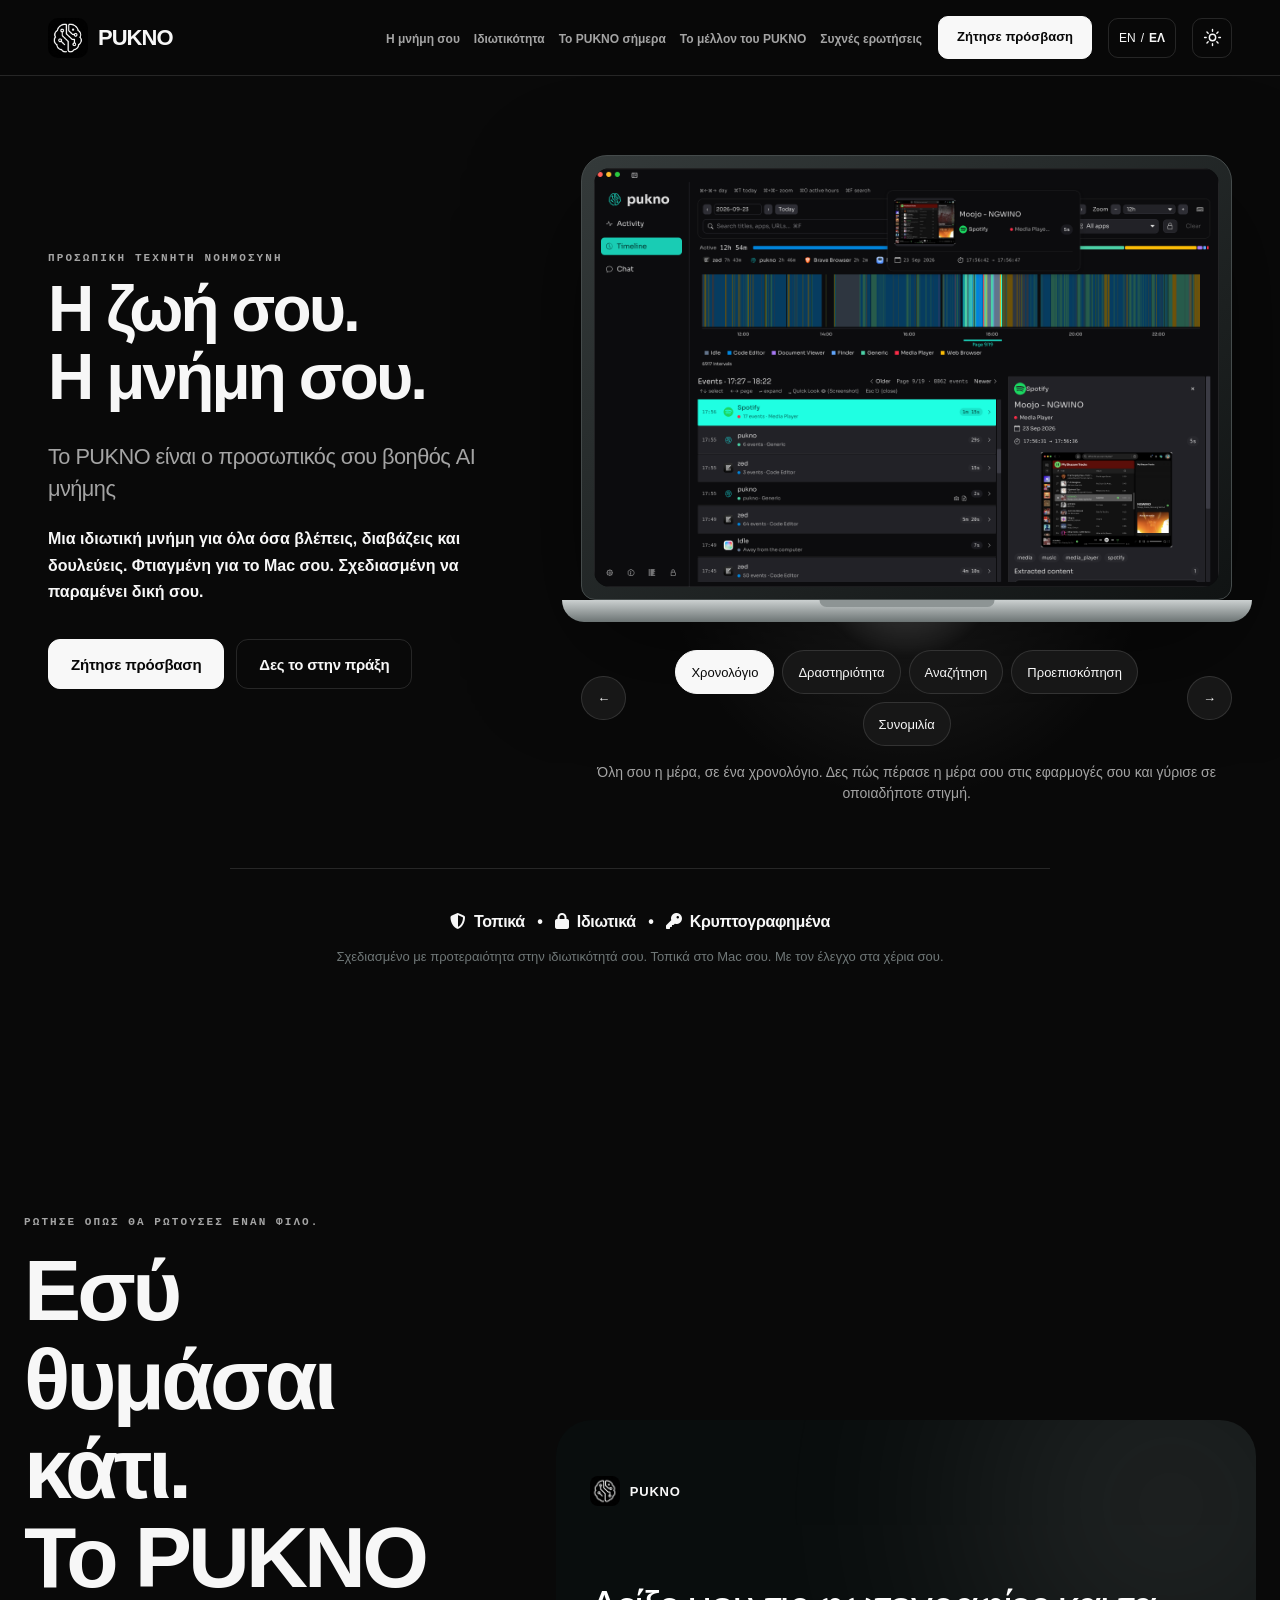
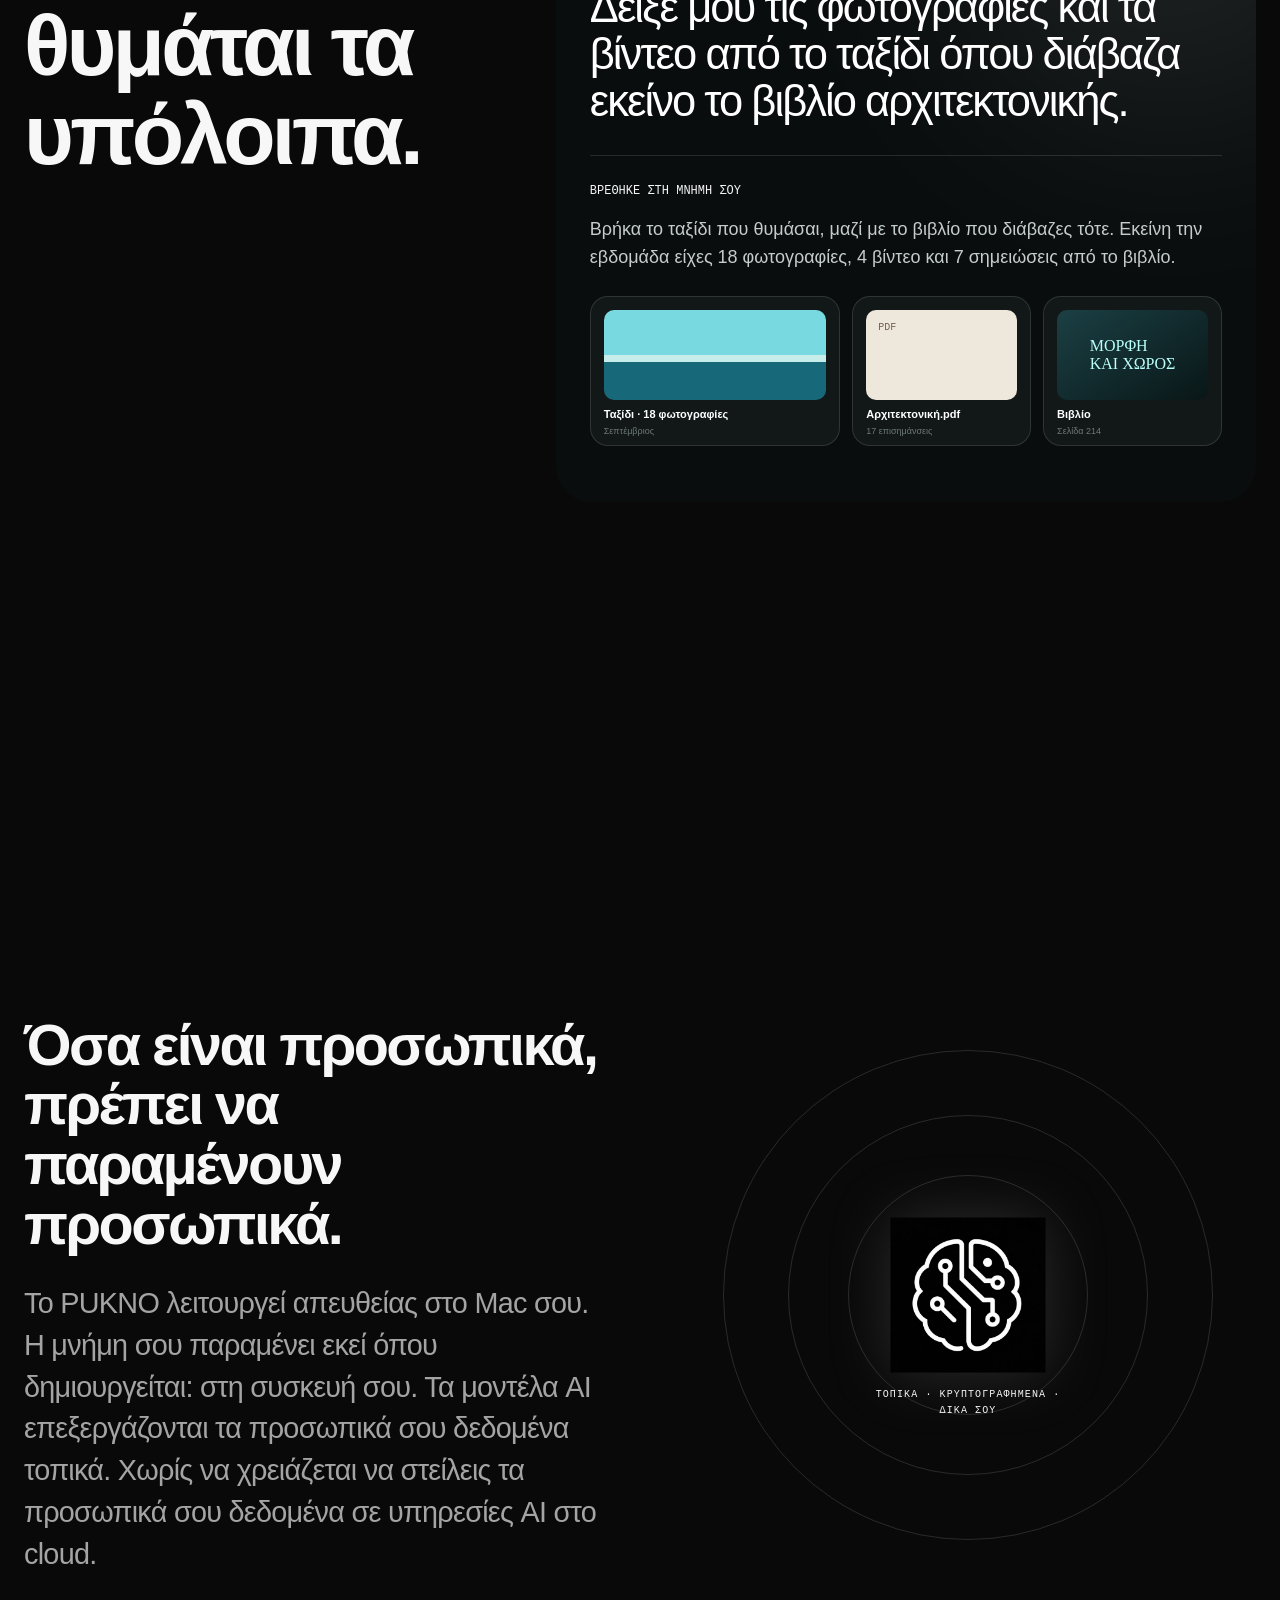
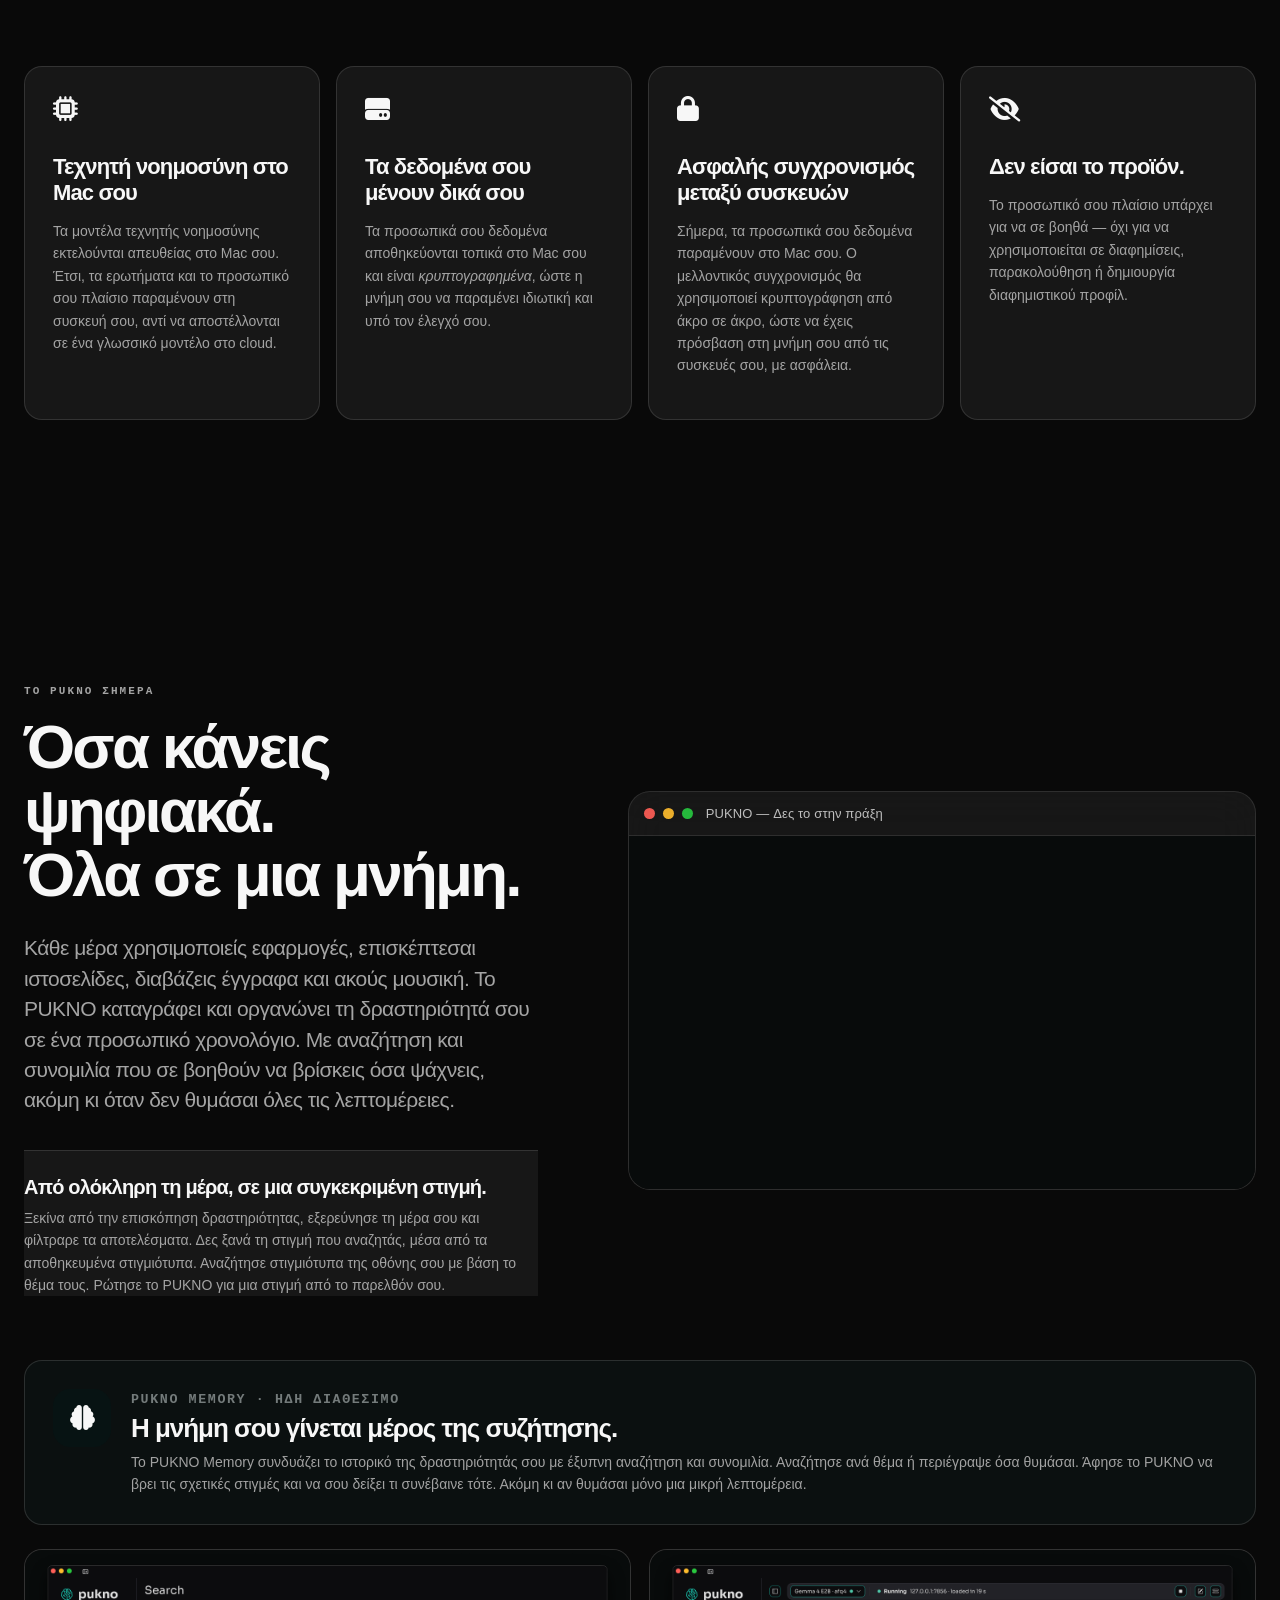
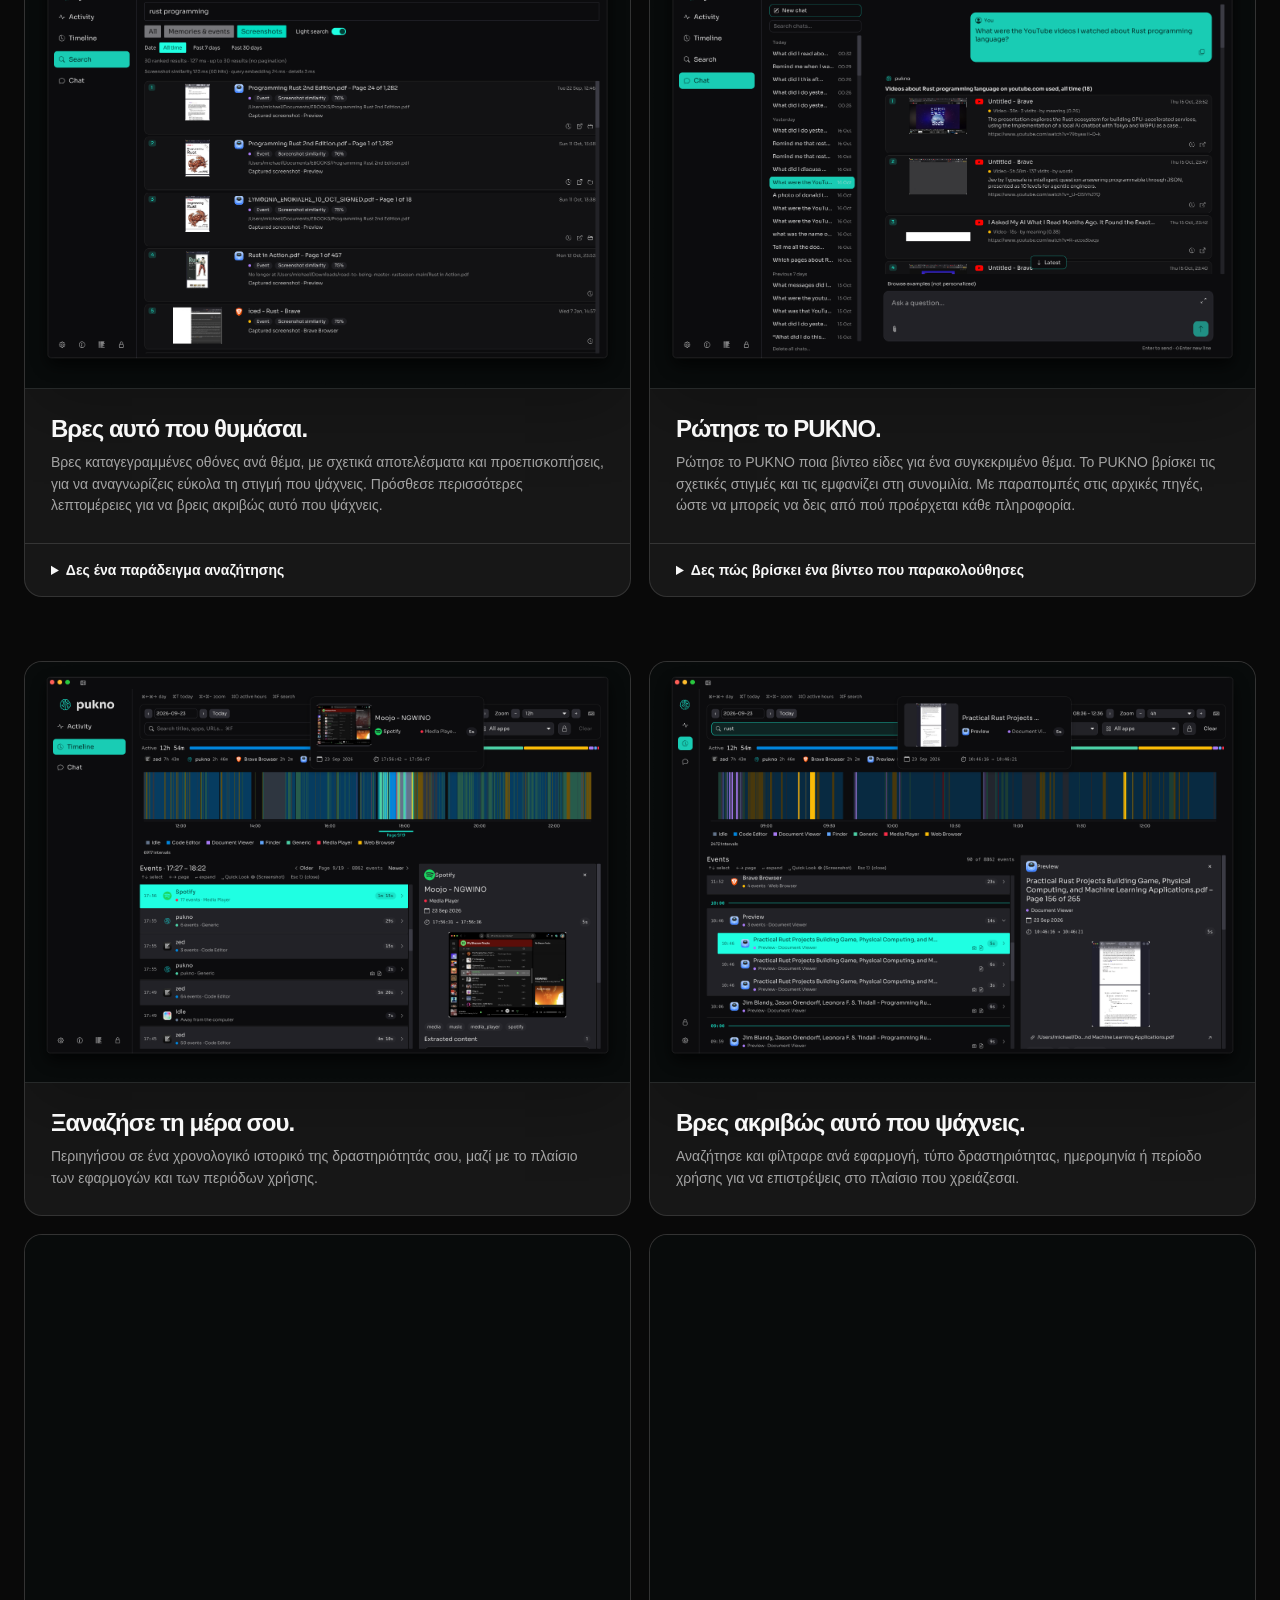
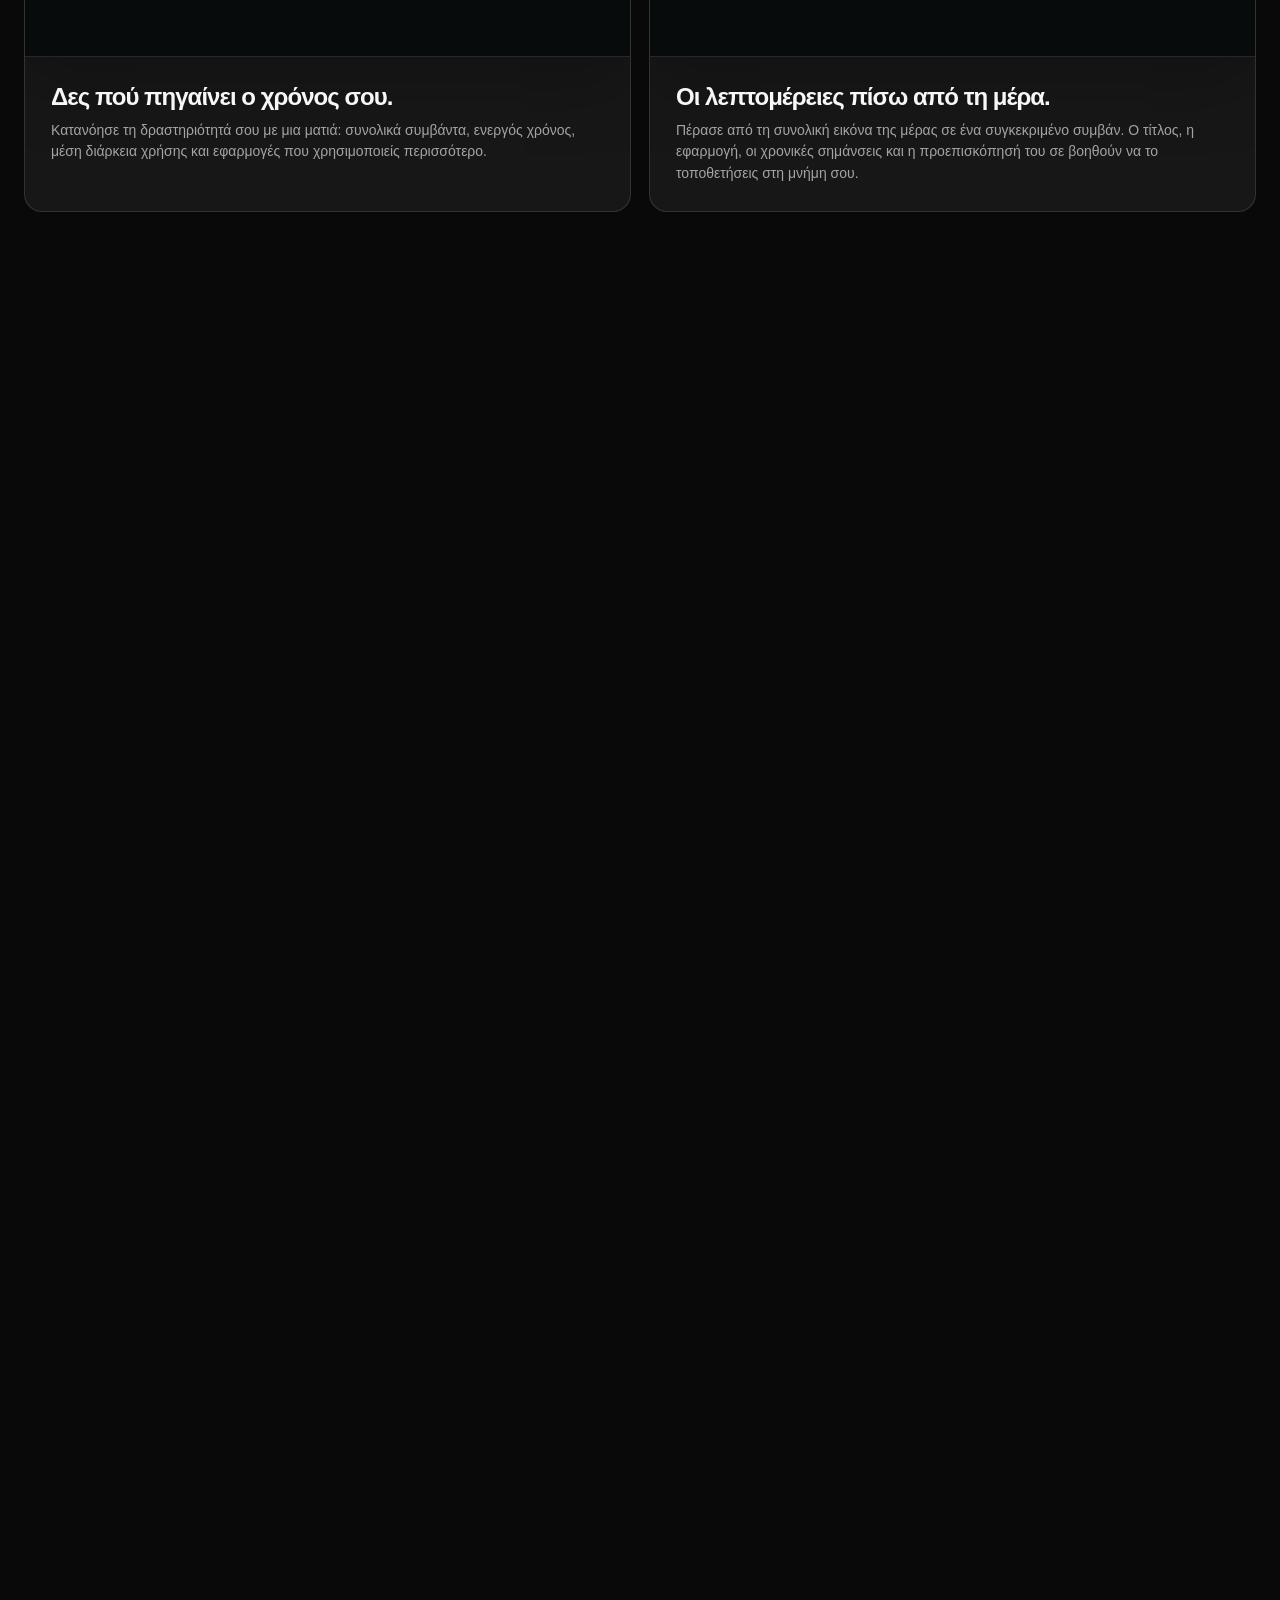
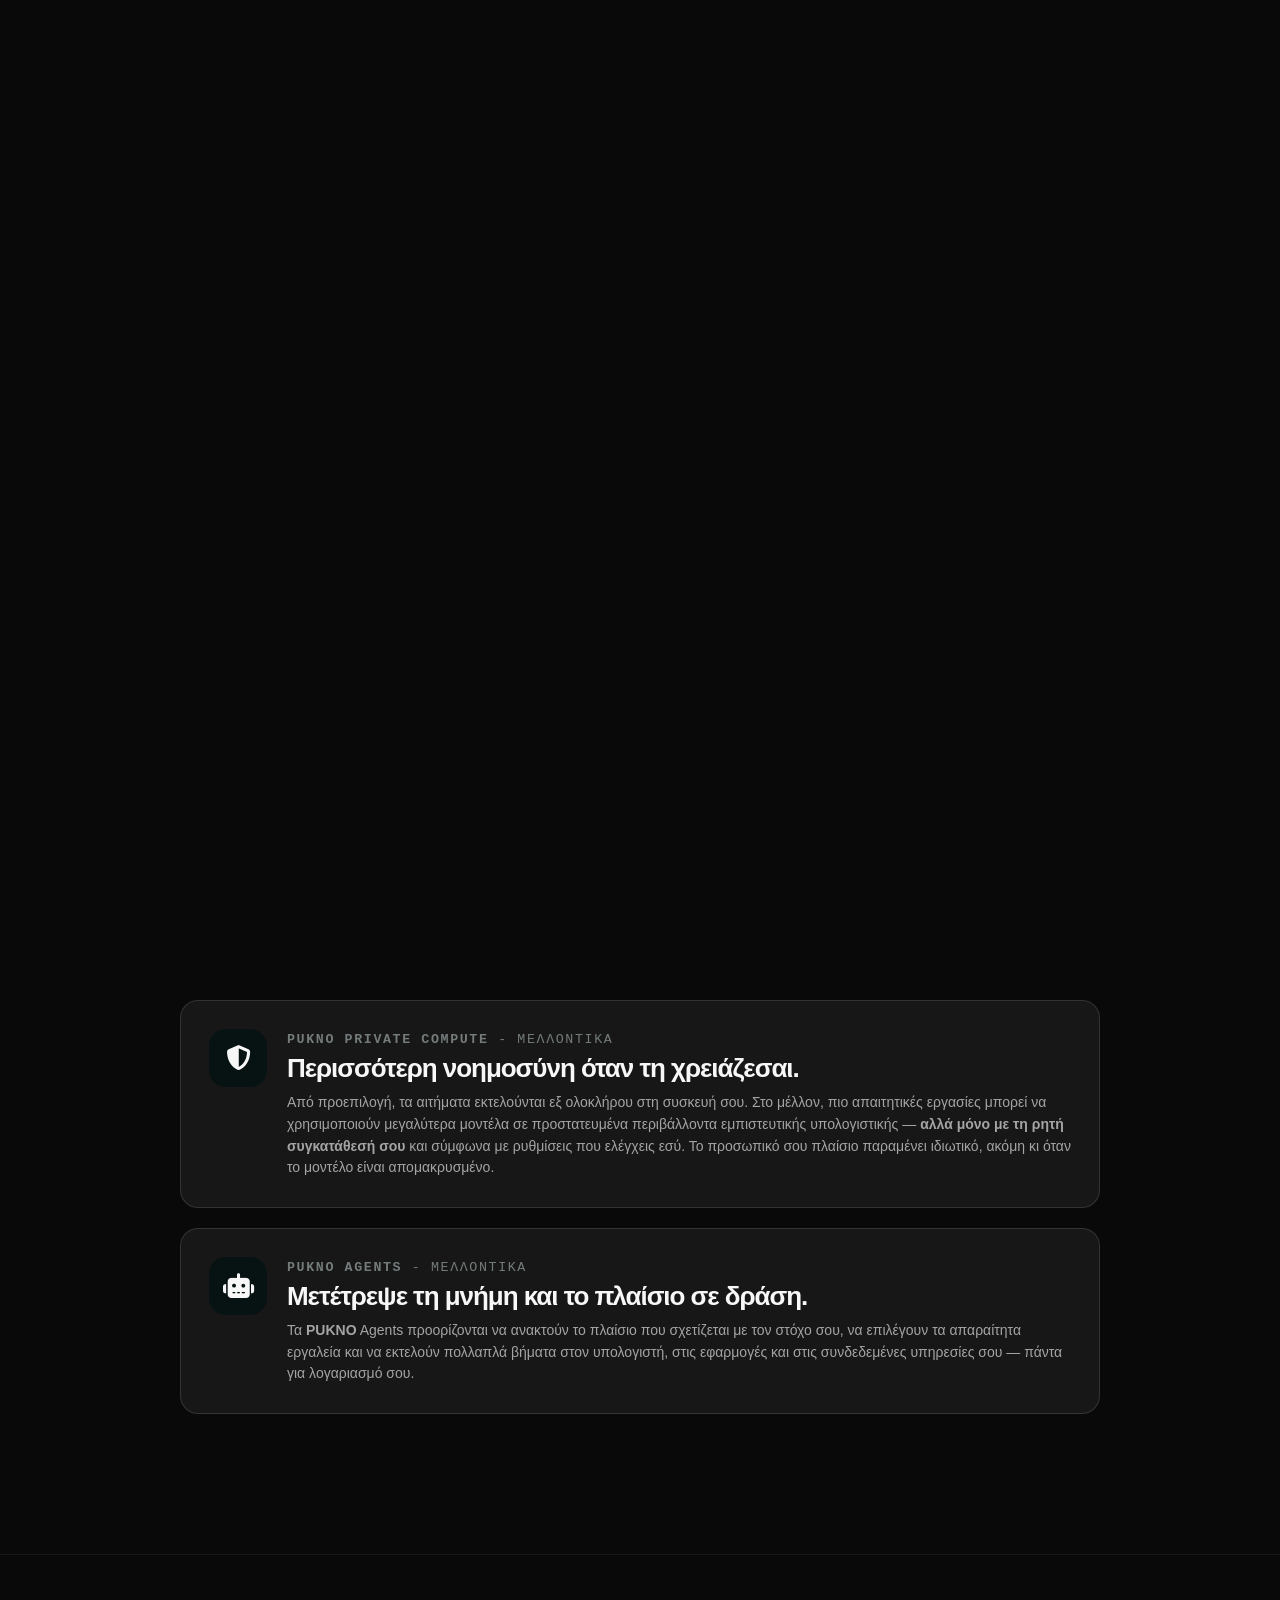
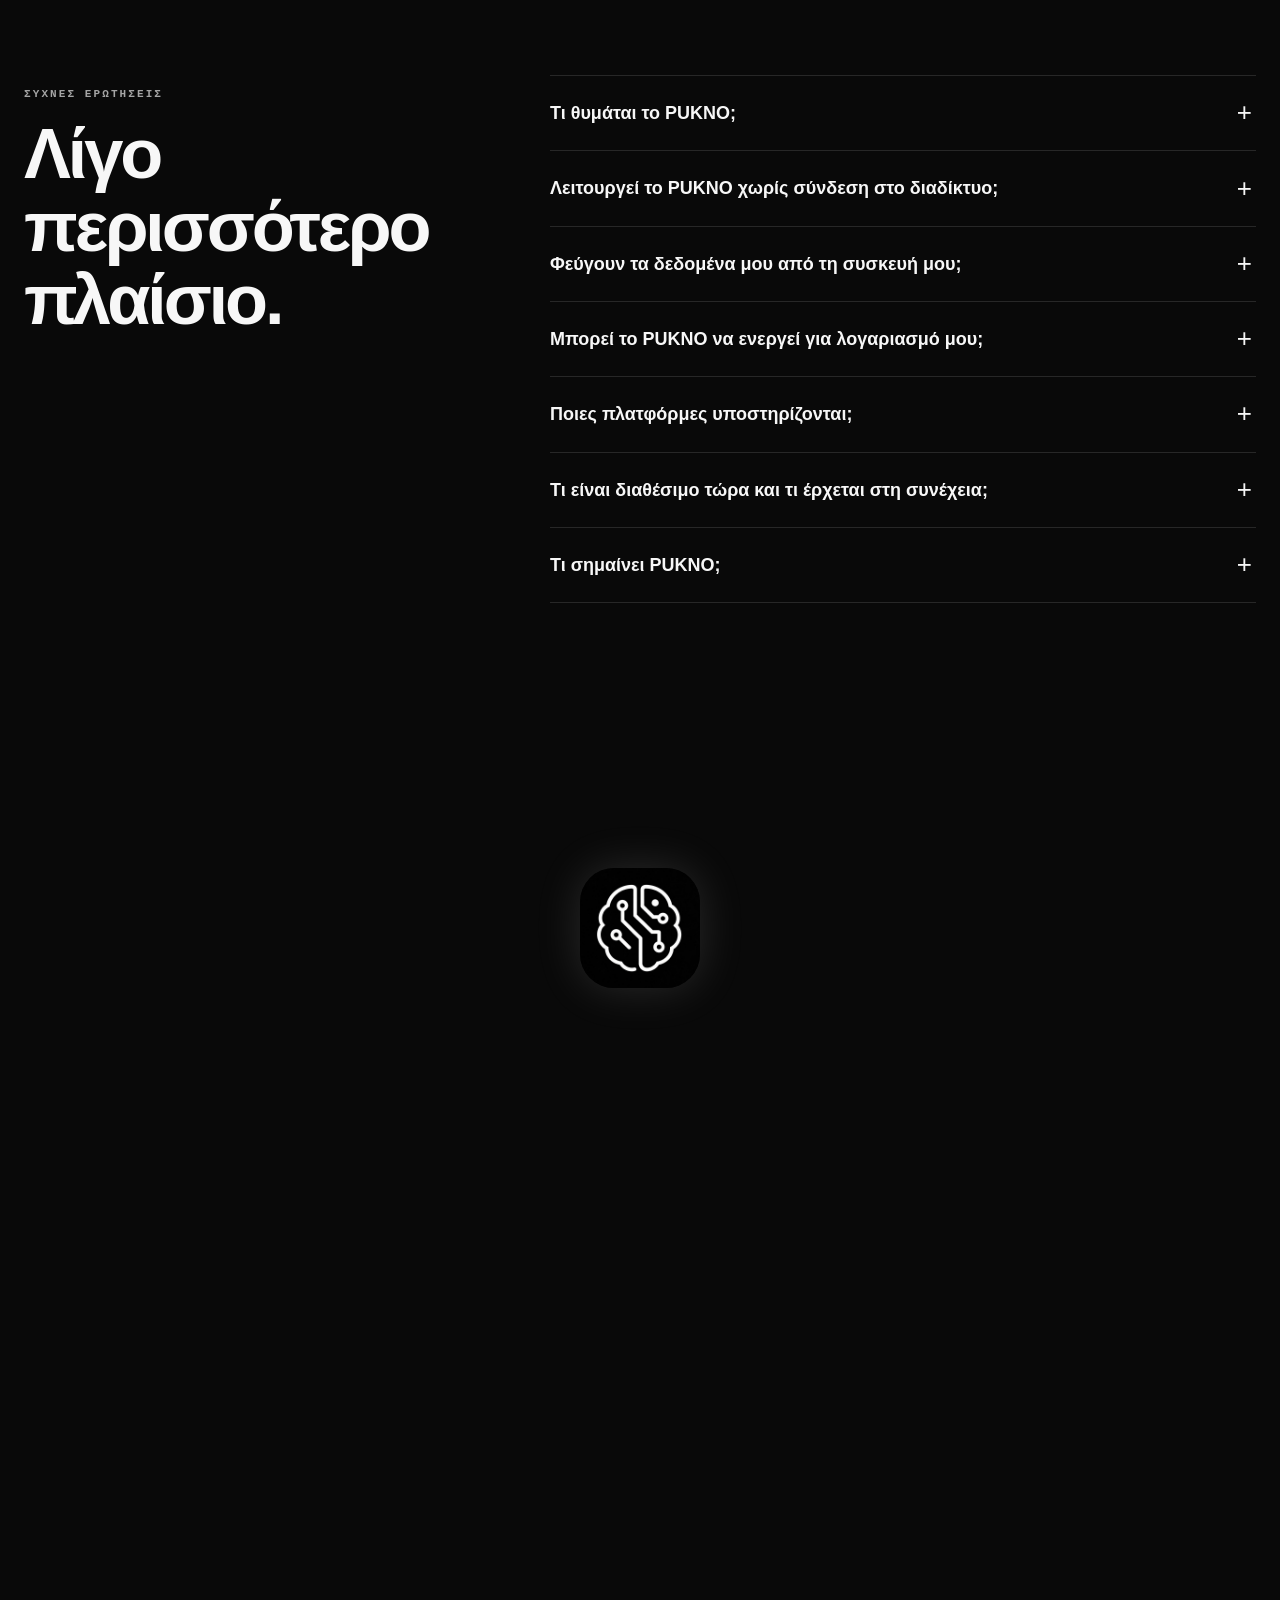
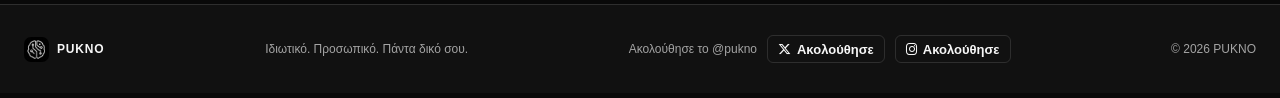
==== index-el.html @ 90fc12a9 "Update slogans" ====
<!doctype html>
<html lang="el" data-theme="dark">

<head>
    <meta charset="utf-8">
    <meta name="viewport" content="width=device-width, initial-scale=1, viewport-fit=cover">
    <meta name="theme-color" content="#000000">
    <script src="assets/theme-init.js"></script>
    <meta name="description"
        content="Το PUKNO είναι ένας ιδιωτικός, προσωπικός βοηθός AI μνήμης. Θυμάται τις γνώσεις, τις ιδέες και τις στιγμές της ζωής σου — μια φωτογραφία, ένα τραγούδι, ένα email, μια σημείωση. Αρκεί να ρωτήσεις.">
    <title>PUKNO — Η μνήμη σου, πάντα μαζί σου.</title>
    <link rel="canonical" href="https://pukno.ai/index-el.html">
    <link rel="alternate" hreflang="en" href="https://pukno.ai/">
    <link rel="alternate" hreflang="el" href="https://pukno.ai/index-el.html">
    <link rel="alternate" hreflang="x-default" href="https://pukno.ai/">
    <meta property="og:locale" content="el_GR">
    <meta property="og:type" content="website">
    <meta property="og:site_name" content="PUKNO">
    <meta property="og:url" content="https://pukno.ai/index-el.html">
    <meta property="og:title" content="PUKNO — Η μνήμη σου, πάντα μαζί σου.">
    <meta property="og:description"
        content="Το PUKNO είναι ένας ιδιωτικός, προσωπικός βοηθός μνήμης με τεχνητή νοημοσύνη. Θυμάται τις γνώσεις, τις ιδέες και τις στιγμές της ζωής σου — μια φωτογραφία, ένα τραγούδι, ένα email, μια σημείωση. Αρκεί να ρωτήσεις.">
    <meta property="og:image" content="https://pukno.ai/assets/screenshots/darkmode/pukno-day-timeline.png">
    <meta property="og:image:type" content="image/png">
    <meta property="og:image:width" content="3128">
    <meta property="og:image:height" content="2172">
    <meta property="og:image:alt"
        content="Χρονολόγιο ημέρας του PUKNO με δραστηριότητα εφαρμογών, καταγεγραμμένα συμβάντα και επιλεγμένη ανάμνηση Spotify">
    <meta name="twitter:card" content="summary_large_image">
    <meta name="twitter:title" content="PUKNO — Η μνήμη σου, πάντα μαζί σου.">
    <meta name="twitter:description"
        content="Το PUKNO είναι ένας ιδιωτικός, προσωπικός βοηθός μνήμης με τεχνητή νοημοσύνη. Θυμάται τις γνώσεις, τις ιδέες και τις στιγμές της ζωής σου — μια φωτογραφία, ένα τραγούδι, ένα email, μια σημείωση. Αρκεί να ρωτήσεις.">
    <meta name="twitter:image" content="https://pukno.ai/assets/screenshots/darkmode/pukno-day-timeline.png">
    <meta name="twitter:image:alt"
        content="Χρονολόγιο ημέρας του PUKNO με δραστηριότητα εφαρμογών, καταγεγραμμένα συμβάντα και επιλεγμένη ανάμνηση Spotify">
    <link rel="stylesheet" href="https://cdnjs.cloudflare.com/ajax/libs/font-awesome/6.5.0/css/all.min.css"
        crossorigin="anonymous" referrerpolicy="no-referrer" />
    <link rel="stylesheet" href="assets/site.css">
</head>

<body>
    <div class="noise"></div>
    <header class="nav">
        <div class="navin"><a class="brand" href="#top"><img
                    src="assets/pukno-logo-darkmode.JPG" data-dark-src="assets/pukno-logo-darkmode.JPG" data-light-src="assets/pukno-logo-lightmode.JPG"
                    alt="Λογότυπο PUKNO">PUKNO</a>
            <nav class="links" aria-label="Κύρια πλοήγηση">
                <a href="#context" data-nav-link>Η μνήμη σου</a>
                <a href="#privacy" data-nav-link>Ιδιωτικότητα</a>
                <a href="#product" data-nav-link>Το PUKNO σήμερα</a>
                <a href="#future" data-nav-link>Το μέλλον του PUKNO</a>
                <a href="#faq" data-nav-link>Συχνές ερωτήσεις</a>
            </nav>
            <a class="pill" href="#notify" aria-haspopup="dialog">Ζήτησε πρόσβαση</a>
            <a class="language-toggle" href="index.html" hreflang="en" aria-label="Αλλαγή σε αγγλικά"
                title="Αλλαγή σε αγγλικά"><span lang="en">EN</span><span aria-hidden="true">/</span><span lang="el"
                    class="is-current">ΕΛ</span></a>
            <button class="theme-toggle" type="button" aria-label="Εναλλαγή σε φωτεινό θέμα"
                title="Εναλλαγή σε φωτεινό θέμα">
                <svg class="theme-sun" viewBox="0 0 24 24" aria-hidden="true">
                    <circle cx="12" cy="12" r="4" />
                    <path d="M12 2v2m0 16v2M2 12h2m16 0h2M5 5l1.5 1.5m11 11L19 19M5 19l1.5-1.5m11-11L19 5" />
                </svg>
                <svg class="theme-moon" viewBox="0 0 24 24" aria-hidden="true">
                    <path d="M20.5 13.2A8.7 8.7 0 0 1 10.8 3.5 8.8 8.8 0 1 0 20.5 13.2Z" />
                </svg>
            </button>
            <button class="nav-toggle" type="button" aria-label="Άνοιγμα πλοήγησης" aria-expanded="false"
                aria-controls="mobile-navigation">
                <span></span><span></span><span></span>
            </button>
        </div>
        <nav class="mobile-menu" id="mobile-navigation" aria-label="Πλοήγηση για κινητά" hidden>
            <a href="#context" data-nav-link>Η μνήμη σου</a>
            <a href="#privacy" data-nav-link>Ιδιωτικότητα</a>
            <a href="#product" data-nav-link>Το PUKNO σήμερα</a>
            <a href="#future" data-nav-link>Το μέλλον του PUKNO</a>
            <a href="#faq" data-nav-link>Συχνές ερωτήσεις</a>
        </nav>
    </header>
    <main id="top">
        <section class="section dark hero hero--split">
            <div class="container hero-layout">
                <div class="hero-copy">


                    <div class="eyebrow cyan reveal">
                        Προσωπική τεχνητή νοημοσύνη
                    </div>


                    <h1 class="reveal">Η ζωή σου.<br><span class="gradient">Η μνήμη σου.</span></h1>

                    <p class="lead reveal">Το PUKNO είναι ο προσωπικός σου βοηθός AI μνήμης<br>

                    </p>
                    <p>
                        <strong>Μια ιδιωτική μνήμη για όλα όσα βλέπεις, διαβάζεις και δουλεύεις. Φτιαγμένη για το Mac σου. Σχεδιασμένη να παραμένει δική σου.</strong>
                    </p>





                    <div class="hero-actions reveal"><a class="btn primary" href="#notify" aria-haspopup="dialog">Ζήτησε
                            πρόσβαση</a><a class="btn secondary" href="#product">Δες το στην πράξη</a></div>


                </div>
                <div class="mac-stage reveal" id="hero-slider" role="region" aria-roledescription="carousel"
                    aria-label="Προεπισκοπήσεις του PUKNO">
                    <div class="glow"></div>
                    <div class="mac">
                        <div class="screen-shell">
                            <div class="screen-viewport" id="hero-slides">
                                <figure class="hero-slide hero-slide--fill" id="hero-slide-timeline" role="group"
                                    aria-roledescription="slide" aria-label="1 από 5: Χρονολόγιο"
                                    data-caption="Όλη σου η μέρα, σε ένα χρονολόγιο. Δες πώς πέρασε η μέρα σου στις εφαρμογές σου και γύρισε σε οποιαδήποτε στιγμή.">
                                    <img src="assets/screenshots/darkmode/pukno-day-timeline.png"
                                        alt="Χρονολόγιο ημέρας του PUKNO με ιστόγραμμα δραστηριότητας, λίστα συμβάντων και επιλεγμένο συμβάν Spotify"
                                        decoding="async" fetchpriority="high">
                                </figure>
                                <figure class="hero-slide hero-slide--fill" id="hero-slide-activity" role="group"
                                    aria-roledescription="slide" aria-label="2 από 5: Δραστηριότητα"
                                    data-caption="Η δραστηριότητά σου με μια ματιά. Δες πόσο χρόνο αφιερώνεις, πόσες δραστηριότητες καταγράφηκαν και ποιες εφαρμογές χρησιμοποιείς περισσότερο."
                                    hidden>
                                    <img src="assets/screenshots/darkmode/pukno-activity-border.png"
                                        alt="Επισκόπηση δραστηριότητας του PUKNO με συνολικά συμβάντα, ενεργό χρόνο και συχνά χρησιμοποιούμενες εφαρμογές"
                                        decoding="async" loading="lazy">
                                </figure>

                                <figure class="hero-slide hero-slide--fill" id="hero-slide-search" role="group"
                                    aria-roledescription="slide" aria-label="3 από 5: Αναζήτηση"
                                    data-caption="Βρες ακριβώς αυτό που ψάχνεις. Αναζήτησε στο ιστορικό σου και περιόρισε τα αποτελέσματα με φίλτρα."
                                    hidden>
                                    <img src="assets/screenshots/darkmode/pukno-timeline-search.png"
                                        alt="Αποτελέσματα αναζήτησης για Rust στο χρονολόγιο του PUKNO με φίλτρα δραστηριότητας και ημερομηνίας"
                                        decoding="async" loading="lazy">
                                </figure>
                                <figure class="hero-slide hero-slide--fill" id="hero-slide-quick-look" role="group"
                                    aria-roledescription="slide" aria-label="4 από 5: Προεπισκόπηση"
                                    data-caption="Ξαναδές όσα είδες. Δες ξανά οποιοδήποτε αποθηκευμένο στιγμιότυπο της οθόνης σου."
                                    hidden>
                                    <img src="assets/screenshots/darkmode/pukno-quick-look-view.png"
                                        alt="Προεπισκόπηση του PUKNO με καταγεγραμμένο στιγμιότυπο του Spotify"
                                        decoding="async" loading="lazy">
                                </figure>
                                <figure class="hero-slide hero-slide--fill" id="hero-slide-chat" role="group"
                                    aria-roledescription="slide" aria-label="5 από 5: Συνομιλία"
                                    data-caption="Η τεχνητή νοημοσύνη, στο Mac σου. Επίλεξε το μοντέλο AI που προτιμάς και διατήρησε τις συνομιλίες σου δίπλα στο ιστορικό της δραστηριότητάς σου."
                                    hidden>
                                    <img src="assets/screenshots/darkmode/pukno-chat-interface.png"
                                        alt="Χώρος συνομιλίας του PUKNO με επιλογή τοπικού μοντέλου, λίστα συζητήσεων και απάντηση"
                                        decoding="async" loading="lazy">
                                </figure>


                            </div>
                        </div>
                        <div class="base"></div>
                    </div>
                    <div class="hero-slider-controls">
                        <button type="button" data-slide-prev aria-label="Προηγούμενη προεπισκόπηση"
                            aria-controls="hero-slides">←</button>
                        <div class="hero-slide-options" role="group" aria-label="Επιλογή προεπισκόπησης">
                            <button type="button" data-slide="0" aria-controls="hero-slide-timeline"
                                aria-pressed="true">Χρονολόγιο</button>
                            <button type="button" data-slide="1" aria-controls="hero-slide-activity"
                                aria-pressed="false">Δραστηριότητα</button>

                            <button type="button" data-slide="2" aria-controls="hero-slide-search"
                                aria-pressed="false">Αναζήτηση</button>
                            <button type="button" data-slide="3" aria-controls="hero-slide-quick-look"
                                aria-pressed="false">Προεπισκόπηση</button>
                            <button type="button" data-slide="4" aria-controls="hero-slide-chat"
                                aria-pressed="false">Συνομιλία</button>

                        </div>
                        <button type="button" data-slide-next aria-label="Επόμενη προεπισκόπηση"
                            aria-controls="hero-slides">→</button>
                    </div>
                    <p class="hero-slide-caption" id="hero-slide-caption" aria-live="polite" aria-atomic="true">Όλη σου
                        η μέρα, σε ένα χρονολόγιο. Δες πώς πέρασε η μέρα σου στις εφαρμογές σου και γύρισε σε
                        οποιαδήποτε στιγμή.</p>
                </div>
            </div>
            <div class="container">
                <div class="hero-details">
                    <div class="hero-sub-wrap reveal">

                        <p class="hero-sub" style="font-size:16px;">
                            <span><i class="fa-solid fa-shield-halved"></i>&nbsp;&nbsp;Τοπικά </span>&nbsp; • &nbsp;
                            <span><i class="fa-solid fa-lock"></i>&nbsp;&nbsp;Ιδιωτικά </span>&nbsp; • &nbsp;
                            <span><i class="fa-solid fa-key"></i>&nbsp;&nbsp;Κρυπτογραφημένα </span>
                            <!-- <span><i class="fa-solid fa-shield-halved"></i>&nbsp;&nbsp;Local </span>&nbsp; • &nbsp;
                            <span><i class="fa-solid fa-lock"></i>&nbsp;&nbsp;Private </span>&nbsp; • &nbsp;
                            <span><i class="fa-solid fa-key"></i>&nbsp;&nbsp;Encrypted </span> -->
                        </p>
                    </div>
                    <p class="small-note reveal">Σχεδιασμένο με προτεραιότητα στην ιδιωτικότητά σου. Τοπικά στο Mac σου.
                        Με τον έλεγχο στα χέρια σου.</p>
                </div>
            </div>
        </section>















        <section class="section light ask" id="context">
            <div class="container">
                <div class="ask-wrap">
                    <div>
                        <div class="eyebrow reveal">Ρώτησε όπως θα ρωτούσες έναν φίλο.</div>
                        <h2 class="display reveal">Εσύ θυμάσαι κάτι.<br>Το PUKNO θυμάται τα υπόλοιπα.</h2>
                        <p class="lead reveal">Αναζήτησε όπως ακριβώς θυμάσαι. Με μια λέξη, μια εικόνα, ένα θέμα ή μια
                            λεπτομέρεια που σου έχει μείνει στο μυαλό.</p>
                        <div class="ask-list reveal">
                            <div>«Ποια ήταν εκείνη η έρευνα που διάβαζα για AI που τρέχει τοπικά σε GPU;»</div>
                            <div>«Πώς λεγόταν εκείνο το βιβλίο για συστήματα που βελτιώνονται μέσα από την
                                ανατροφοδότηση;»</div>
                            <div>«Δείξε μου τα βίντεο που τράβηξα στο ταξίδι όπου διάβαζα εκείνο το βιβλίο
                                αρχιτεκτονικής.»</div>
                            <div>«Τι είχα διαβάσει πέρσι για το tokenization ακινήτων;»</div>
                        </div>
                    </div>
                    <div class="phone-card reveal">
                        <div class="assistant-mark"><img
                                src="assets/pukno-logo-darkmode.JPG" data-dark-src="assets/pukno-logo-darkmode.JPG" data-light-src="assets/pukno-logo-lightmode.JPG"
                                alt="">PUKNO</div>
                        <div class="bigq">Δείξε μου τις φωτογραφίες και τα βίντεο από το ταξίδι όπου διάβαζα εκείνο το
                            βιβλίο αρχιτεκτονικής.</div>
                        <div class="response">
                            <div class="response-label">ΒΡΕΘΗΚΕ ΣΤΗ ΜΝΗΜΗ ΣΟΥ</div>
                            <p>Βρήκα το ταξίδι που θυμάσαι, μαζί με το βιβλίο που διάβαζες τότε. Εκείνη την εβδομάδα
                                είχες 18 φωτογραφίες, 4 βίντεο και 7 σημειώσεις από το βιβλίο.</p>
                            <div class="result-strip">
                                <div class="result">
                                    <div class="rvis"></div><b>Ταξίδι · 18 φωτογραφίες</b><small>Σεπτέμβριος</small>
                                </div>
                                <div class="result">
                                    <div class="rvis"></div><b>Αρχιτεκτονική.pdf</b><small>17 επισημάνσεις</small>
                                </div>
                                <div class="result">
                                    <div class="rvis">ΜΟΡΦΗ<br>ΚΑΙ ΧΩΡΟΣ</div><b>Βιβλίο</b><small>Σελίδα 214</small>
                                </div>
                            </div>
                        </div>
                    </div>
                </div>
            </div>
        </section>





        <section class="section dark privacy" id="privacy">
            <div class="container">
                <div class="privacy-grid">
                    <div>
                        <div class="eyebrow cyan reveal">Η ιδιωτικότητα στον πυρήνα του.</div>
                        <h2 class="display reveal">Όσα είναι προσωπικά,<br>πρέπει να παραμένουν προσωπικά.</h2>
                        <p class="lead reveal">Το PUKNO λειτουργεί απευθείας στο Mac σου. Η μνήμη σου παραμένει εκεί
                            όπου δημιουργείται: στη συσκευή σου. Τα μοντέλα AI επεξεργάζονται τα προσωπικά σου δεδομένα
                            τοπικά. Χωρίς να χρειάζεται να στείλεις τα προσωπικά σου δεδομένα σε υπηρεσίες AI στο cloud.
                        </p>
                    </div>
                    <div class="privacy-visual reveal">
                        <div class="ring r1"></div>
                        <div class="ring r2"></div>
                        <div class="ring r3"></div>
                        <div class="core"><img src="assets/pukno-logo-darkmode.JPG" data-dark-src="assets/pukno-logo-darkmode.JPG" data-light-src="assets/pukno-logo-lightmode.JPG" alt=""><span>ΤΟΠΙΚΑ · ΚΡΥΠΤΟΓΡΑΦΗΜΕΝΑ · ΔΙΚΑ
                                ΣΟΥ</span>
                        </div>
                    </div>
                </div>
                <div class="privacy3">
                    <article class="pcard reveal">
                        <div class="icon"><i class="fa-solid fa-microchip"></i></div>
                        <h3>Τεχνητή νοημοσύνη στο Mac σου</h3>
                        <p>Τα μοντέλα τεχνητής νοημοσύνης εκτελούνται απευθείας στο Mac σου. Έτσι, τα ερωτήματα και το
                            προσωπικό σου πλαίσιο παραμένουν στη συσκευή σου, αντί να αποστέλλονται σε ένα γλωσσικό
                            μοντέλο στο cloud.</p>
                    </article>
                    <article class="pcard reveal">
                        <div class="icon"><i class="fa-solid fa-hard-drive"></i></div>
                        <h3>Τα δεδομένα σου μένουν δικά σου</h3>
                        <p>Τα προσωπικά σου δεδομένα αποθηκεύονται τοπικά στο Mac σου και είναι <i>κρυπτογραφημένα</i>,
                            ώστε η μνήμη σου να παραμένει ιδιωτική και υπό τον έλεγχό σου.</p>
                    </article>
                    <article class="pcard reveal">
                        <div class="icon"><i class="fa-solid fa-lock"></i></div>
                        <h3>Ασφαλής συγχρονισμός μεταξύ συσκευών</h3>
                        <p>Σήμερα, τα προσωπικά σου δεδομένα παραμένουν στο Mac σου. Ο μελλοντικός συγχρονισμός θα
                            χρησιμοποιεί κρυπτογράφηση από άκρο σε άκρο, ώστε να έχεις πρόσβαση στη μνήμη σου από τις
                            συσκευές σου, με ασφάλεια.</p>
                    </article>
                    <article class="pcard reveal">
                        <div class="icon"><i class="fa-solid fa-eye-slash"></i></div>
                        <h3>Δεν είσαι το προϊόν.</h3>
                        <p>Το προσωπικό σου πλαίσιο υπάρχει για να σε βοηθά — όχι για να χρησιμοποιείται σε διαφημίσεις,
                            παρακολούθηση ή δημιουργία διαφημιστικού προφίλ.</p>
                    </article>
                </div>
            </div>
        </section>

        <section class="section dark today" id="product">
            <div class="container">
                <div class="today-hero">
                    <div class="today-copy">
                        <div class="eyebrow cyan reveal">Το PUKNO σήμερα</div>
                        <h2 class="display reveal">Όσα κάνεις ψηφιακά.<br><span class="gradient">Όλα σε μια
                                μνήμη.</span></h2>
                        <p class="lead reveal">Κάθε μέρα χρησιμοποιείς εφαρμογές, επισκέπτεσαι ιστοσελίδες, διαβάζεις
                            έγγραφα και ακούς μουσική. Το PUKNO καταγράφει και οργανώνει τη δραστηριότητά σου σε ένα
                            προσωπικό χρονολόγιο. Με αναζήτηση και συνομιλία που σε βοηθούν να βρίσκεις όσα ψάχνεις,
                            ακόμη κι όταν δεν θυμάσαι όλες τις λεπτομέρειες.</p>
                        <div class="today-highlight reveal">
                            <h3>Από ολόκληρη τη μέρα, σε μια συγκεκριμένη στιγμή.</h3>
                            <p>Ξεκίνα από την επισκόπηση δραστηριότητας, εξερεύνησε τη μέρα σου και φίλτραρε τα
                                αποτελέσματα. Δες ξανά τη στιγμή που αναζητάς, μέσα από τα αποθηκευμένα στιγμιότυπα.
                                Αναζήτησε στιγμιότυπα της οθόνης σου με βάση το θέμα τους. Ρώτησε το PUKNO για μια
                                στιγμή από το παρελθόν σου.</p>
                        </div>
                    </div>

                    <div class="today-media reveal">
                        <div class="today-window">
                            <div class="today-window-bar" aria-hidden="true">
                                <span class="today-window-dot red"></span>
                                <span class="today-window-dot yellow"></span>
                                <span class="today-window-dot green"></span>
                                <span class="today-window-title">PUKNO — Δες το στην πράξη</span>
                            </div>
                            <iframe class="today-video" src="https://www.youtube-nocookie.com/embed/avDB-6EevxY"
                                title="Παρουσίαση των λειτουργιών του PUKNO" loading="lazy"
                                referrerpolicy="strict-origin-when-cross-origin"
                                allow="accelerometer; encrypted-media; gyroscope; picture-in-picture; fullscreen"
                                allowfullscreen></iframe>
                        </div>
                    </div>
                </div>

                <div class="product-memory" aria-labelledby="product-memory-title">
                    <div class="compute reveal">
                        <div class="future-icon" aria-hidden="true"><i class="fa-solid fa-brain"></i></div>
                        <div>
                            <small><b>PUKNO Memory · Ήδη διαθέσιμο</b></small>
                            <h3 id="product-memory-title">Η μνήμη σου γίνεται μέρος της συζήτησης.</h3>
                            <p>Το PUKNO Memory συνδυάζει το ιστορικό της δραστηριότητάς σου με έξυπνη αναζήτηση και
                                συνομιλία. Αναζήτησε ανά θέμα ή περιέγραψε όσα θυμάσαι. Άφησε το PUKNO να βρει τις
                                σχετικές στιγμές και να σου δείξει τι συνέβαινε τότε. Ακόμη κι αν θυμάσαι μόνο μια μικρή
                                λεπτομέρεια.</p>
                        </div>
                    </div>
                    <div class="shots memory-shots">
                        <article class="shot reveal">
                            <div class="shot-media"><img src="assets/screenshots/darkmode/pukno-search.png"
                                    data-dark-src="assets/screenshots/darkmode/pukno-search.png"
                                    data-light-src="assets/screenshots/lightmode/pukno-search-trump-1.png"
                                    alt="Αναζήτηση του PUKNO με καταγεγραμμένα στιγμιότυπα ταξινομημένα βάσει ομοιότητας με ένα θέμα"
                                    loading="lazy" decoding="async"></div>
                            <div class="shot-copy">
                                <h3>Βρες αυτό που θυμάσαι.</h3>
                                <p>Βρες καταγεγραμμένες οθόνες ανά θέμα, με σχετικά αποτελέσματα και προεπισκοπήσεις,
                                    για να αναγνωρίζεις εύκολα τη στιγμή που ψάχνεις. Πρόσθεσε περισσότερες λεπτομέρειες
                                    για να βρεις ακριβώς αυτό που ψάχνεις.</p>
                            </div>
                            <details class="memory-extra">
                                <summary>Δες ένα παράδειγμα αναζήτησης</summary>

                                <div class="shot-media"><img src="assets/screenshots/lightmode/pukno-search-trump-2.png"
                                        data-dark-src="assets/screenshots/lightmode/pukno-search-trump-2.png"
                                        data-light-src="assets/screenshots/lightmode/pukno-search-trump-2.png"
                                        alt="Αναζήτηση στιγμιοτύπων του PUKNO με πιο συγκεκριμένη περιγραφή ενός προσώπου μαζί με την οικογένειά του"
                                        loading="lazy" decoding="async"></div>
                            </details>
                        </article>
                        <article class="shot reveal">
                            <div class="shot-media"><img
                                    src="assets/screenshots/darkmode/pukno-chat-interface-youtube.png"
                                    data-dark-src="assets/screenshots/darkmode/pukno-chat-interface-youtube.png"
                                    data-light-src="assets/screenshots/lightmode/pukno-chat-interface-youtube.png"
                                    alt="Συνομιλία του PUKNO που ανακτά βίντεο YouTube για προγραμματισμό Rust που είχαν προβληθεί, με κάρτες πηγών"
                                    loading="lazy" decoding="async"></div>
                            <div class="shot-copy">
                                <h3>Ρώτησε το PUKNO.</h3>
                                <p>Ρώτησε το PUKNO ποια βίντεο είδες για ένα συγκεκριμένο θέμα. Το PUKNO βρίσκει τις
                                    σχετικές στιγμές και τις εμφανίζει στη συνομιλία. Με παραπομπές στις αρχικές πηγές,
                                    ώστε να μπορείς να δεις από πού προέρχεται κάθε πληροφορία.</p>
                            </div>
                            <details class="memory-extra">
                                <summary>Δες πώς βρίσκει ένα βίντεο που παρακολούθησες</summary>

                                <div class="shot-media"><img
                                        src="assets/screenshots/lightmode/pukno-chat-interface-youtube-2.png"
                                        data-dark-src="assets/screenshots/lightmode/pukno-chat-interface-youtube-2.png"
                                        data-light-src="assets/screenshots/lightmode/pukno-chat-interface-youtube-2.png"
                                        alt="Συνομιλία του PUKNO που ανακαλεί προβολή βίντεο YouTube για κινητά τηλέφωνα, με λεπτομέρειες συμβάντος, πλαίσιο περιεχομένου και πηγές"
                                        loading="lazy" decoding="async"></div>
                            </details>
                        </article>
                    </div>
                </div>

                <div class="shots">
                    <article class="shot reveal">
                        <div class="shot-media"><img src="assets/screenshots/darkmode/pukno-timeline.png"
                                data-dark-src="assets/screenshots/darkmode/pukno-timeline.png"
                                data-light-src="assets/screenshots/lightmode/pukno-day-timeline.png"
                                alt="Χρονολόγιο δραστηριότητας του PUKNO με πλαίσιο εφαρμογών και περιόδων χρήσης"
                                loading="lazy"></div>
                        <div class="shot-copy">
                            <h3>Ξαναζήσε τη μέρα σου.</h3>
                            <p>Περιηγήσου σε ένα χρονολογικό ιστορικό της δραστηριότητάς σου, μαζί με το πλαίσιο των
                                εφαρμογών και των περιόδων χρήσης.</p>
                        </div>
                    </article>
                    <article class="shot reveal">
                        <div class="shot-media"><img src="assets/screenshots/darkmode/pukno-timeline-search.png"
                                data-dark-src="assets/screenshots/darkmode/pukno-timeline-search.png"
                                data-light-src="assets/screenshots/lightmode/pukno-timeline-search.png"
                                alt="Αναζήτηση στο χρονολόγιο του PUKNO με φίλτρα εφαρμογής, δραστηριότητας, ημερομηνίας και περιόδου χρήσης"
                                loading="lazy"></div>
                        <div class="shot-copy">
                            <h3>Βρες ακριβώς αυτό που ψάχνεις.</h3>
                            <p>Αναζήτησε και φίλτραρε ανά εφαρμογή, τύπο δραστηριότητας, ημερομηνία ή περίοδο χρήσης για
                                να επιστρέψεις στο πλαίσιο που χρειάζεσαι.</p>
                        </div>
                    </article>
                    <article class="shot reveal">
                        <div class="shot-media"><img src="assets/screenshots/darkmode/pukno-activity-border.png"
                                data-dark-src="assets/screenshots/darkmode/pukno-activity-border.png"
                                data-light-src="assets/screenshots/lightmode/pukno-activity-border.png"
                                alt="Επισκόπηση δραστηριότητας του PUKNO με πλήθος συμβάντων, ενεργό χρόνο και χρήση εφαρμογών"
                                loading="lazy" decoding="async"></div>
                        <div class="shot-copy">
                            <h3>Δες πού πηγαίνει ο χρόνος σου.</h3>
                            <p>Κατανόησε τη δραστηριότητά σου με μια ματιά: συνολικά συμβάντα, ενεργός χρόνος, μέση
                                διάρκεια χρήσης και εφαρμογές που χρησιμοποιείς περισσότερο.</p>
                        </div>
                    </article>
                    <article class="shot reveal">
                        <div class="shot-media"><img src="assets/screenshots/darkmode/pukno-timeline-detail.png"
                                data-dark-src="assets/screenshots/darkmode/pukno-timeline-detail.png"
                                data-light-src="assets/screenshots/lightmode/pukno-timeline-detail.png"
                                alt="Προεπισκόπηση συμβάντος του PUKNO πάνω σε χρονολόγιο δραστηριότητας με χρωματική σήμανση"
                                loading="lazy" decoding="async"></div>
                        <div class="shot-copy">
                            <h3>Οι λεπτομέρειες πίσω από τη μέρα.</h3>
                            <p>Πέρασε από τη συνολική εικόνα της μέρας σε ένα συγκεκριμένο συμβάν. Ο τίτλος, η εφαρμογή,
                                οι χρονικές σημάνσεις και η προεπισκόπησή του σε βοηθούν να το τοποθετήσεις στη μνήμη
                                σου.</p>
                        </div>
                    </article>
                    <article class="shot reveal">
                        <div class="shot-media"><img src="assets/screenshots/darkmode/pukno-quick-look-view.png"
                                data-dark-src="assets/screenshots/darkmode/pukno-quick-look-view.png"
                                data-light-src="assets/screenshots/lightmode/pukno-quick-look-view.png"
                                alt="Παράθυρο Προεπισκόπησης του PUKNO με καταγεγραμμένη οθόνη Spotify" loading="lazy"
                                decoding="async"></div>
                        <div class="shot-copy">
                            <h3>Φέρε τη στιγμή πίσω.</h3>
                            <p>Άνοιξε ένα καταγεγραμμένο στιγμιότυπο στη Προεπισκόπηση για να δεις την οθόνη πίσω από
                                ένα συμβάν, πέρα από τη θέση του σε μια λίστα.</p>
                        </div>
                    </article>
                    <article class="shot reveal">
                        <div class="shot-media"><img src="assets/screenshots/darkmode/pukno-chat-interface.png"
                                data-dark-src="assets/screenshots/darkmode/pukno-chat-interface.png"
                                data-light-src="assets/screenshots/lightmode/pukno-chat-interface.png"
                                alt="Χώρος συνομιλίας με τοπικό AI του PUKNO, με επιλογή μοντέλου και ιστορικό συνομιλιών"
                                loading="lazy" decoding="async"></div>
                        <div class="shot-copy">
                            <h3>Μια συνομιλία με πλαίσιο.</h3>
                            <p>Επίλεξε ένα τοπικό μοντέλο και ρώτησε για την καταγεγραμμένη δραστηριότητά σου. Η
                                ενσωματωμένη μνήμη φέρνει σχετικές στιγμές στη συνομιλία, μαζί με το ιστορικό των
                                συζητήσεών σου.</p>
                        </div>
                    </article>
                </div>

                <div class="current-features reveal" aria-label="Τρέχουσες λειτουργίες του PUKNO">
                    <div class="current-feature">Τοπικό ιστορικό δραστηριότητας</div>
                    <div class="current-feature">Σημασιολογική αναζήτηση στη μνήμη</div>
                    <div class="current-feature">Μνήμη στη συνομιλία με τοπικό AI</div>
                    <div class="current-feature">Σχεδιασμένο για macOS</div>
                </div>

                <p class="today-next reveal"><strong>Η δραστηριότητά σου γίνεται μνήμη.</strong>
                    Το PUKNO συνδυάζει το χρονολόγιο, την αναζήτηση, το καταγεγραμμένο πλαίσιο και τη συνομιλία με
                    τοπικό AI με μια σημασιολογική μνήμη που συνδέει τις γνώσεις, το περιεχόμενο και τις ιδέες της
                    ψηφιακής σου ζωής — βοηθώντας σε να ανακαλείς στιγμές και να εξερευνάς τις συνδέσεις μεταξύ τους.
                </p>
            </div>
        </section>

        <section class="section light future" id="future">
            <div class="container center">
                <div class="eyebrow reveal">Το οικοσύστημα του PUKNO</div>
                <h2 class="display reveal">Μία μνήμη.<br>Σε όλες τις συσκευές σου.</h2>
                <p class="lead reveal">Το PUKNO ξεκινά στο Mac. Οι μελλοντικές εκδόσεις σχεδιάζονται για να φέρουν το
                    προσωπικό σου πλαίσιο στο iPhone με συγχρονισμό κρυπτογραφημένο από άκρο σε άκρο — ώστε όσα
                    καταγράφεις σε ένα μέρος να σε βοηθούν και αλλού.</p>
                <div class="ecosystem reveal">
                    <div class="eco-mac">
                        <div class="escreen"><small>PUKNO στο Mac</small><strong>Πώς λεγόταν εκείνο το εστιατόριο από το
                                ταξίδι στο νησί;</strong><span class="reply">Βρέθηκε στις φωτογραφίες και στις
                                σημειώσεις του ταξιδιού σου →</span></div>
                        <div class="ebase"></div>
                    </div>
                    <div class="sync">ΑΠΟ ΑΚΡΟ ΣΕ ΑΚΡΟ<br>ΚΡΥΠΤΟΓΡΑΦΗΜΕΝΑ</div>
                    <div class="iphone">
                        <div class="island"></div><small>PUKNO στο iPhone</small><strong>Ταβέρνα Μπλε
                            Πόρτα</strong><span class="reply">12 φωτογραφίες · Ιούλιος 2028</span>
                    </div>
                </div>
                <div class="future-features">
                    <div class="compute reveal">
                        <div class="future-icon" aria-hidden="true"><i class="fa-solid fa-arrows-rotate"></i></div>
                        <div><small> <b>PUKNO Sync</b> - ΜΕΛΛΟΝΤΙΚΑ</small>
                            <h3>Το πλαίσιό σου, σε όλες τις συσκευές σου.</h3>
                            <p>Το PUKNO Sync προορίζεται να διατηρεί τη μνήμη και το προσωπικό σου πλαίσιο διαθέσιμα
                                στις εξουσιοδοτημένες συσκευές σου με κρυπτογράφηση από άκρο σε άκρο, ενώ το επίπεδο
                                συγχρονισμού μεταφέρει κρυπτογραφημένα δεδομένα χωρίς να χρειάζεται να κατανοεί το
                                περιεχόμενό τους.</p>
                        </div>
                    </div>
                    <div class="compute reveal">
                        <div class="future-icon" aria-hidden="true"><i class="fa-solid fa-shield-halved"></i></div>
                        <div><small><b>PUKNO Private Compute </b> - ΜΕΛΛΟΝΤΙΚΑ</small>
                            <h3>Περισσότερη νοημοσύνη όταν τη χρειάζεσαι.</h3>

                            <p>Από προεπιλογή, τα αιτήματα εκτελούνται εξ ολοκλήρου στη συσκευή σου. Στο μέλλον, πιο
                                απαιτητικές εργασίες μπορεί να χρησιμοποιούν μεγαλύτερα μοντέλα σε προστατευμένα
                                περιβάλλοντα εμπιστευτικής υπολογιστικής — <strong>αλλά μόνο με τη ρητή συγκατάθεσή
                                    σου</strong> και σύμφωνα με ρυθμίσεις που ελέγχεις εσύ. Το προσωπικό σου πλαίσιο
                                παραμένει ιδιωτικό, ακόμη κι όταν το μοντέλο είναι απομακρυσμένο.</p>

                        </div>
                    </div>
                    <div class="compute reveal">
                        <div class="future-icon" aria-hidden="true"><i class="fa-solid fa-robot"></i></div>
                        <div><small><b>PUKNO Agents </b> - ΜΕΛΛΟΝΤΙΚΑ</small>
                            <h3>Μετέτρεψε τη μνήμη και το πλαίσιο σε δράση.</h3>
                            <p>Τα <b>PUKNO</b> Agents προορίζονται να ανακτούν το πλαίσιο που σχετίζεται με τον στόχο
                                σου, να επιλέγουν τα απαραίτητα εργαλεία και να εκτελούν πολλαπλά βήματα στον
                                υπολογιστή, στις εφαρμογές και στις συνδεδεμένες υπηρεσίες σου — πάντα για λογαριασμό
                                σου.</p>
                        </div>
                    </div>
                </div>
            </div>
        </section>





        <section class="section dark faq-section" id="faq">
            <div class="container faq-layout">
                <div class="faq-intro">
                    <div class="eyebrow cyan reveal">Συχνές ερωτήσεις</div>
                    <h2 class="display reveal">Λίγο περισσότερο<br><span class="gradient">πλαίσιο.</span></h2>
                    <p class="lead reveal">Πώς λειτουργεί το PUKNO σήμερα, πού κατευθύνεται η προσωπική μνήμη και πώς
                        προσεγγίζουμε την ιδιωτικότητα σε κάθε βήμα.
                    </p>
                </div>
                <div class="faq-list reveal">
                    <details>
                        <summary>Τι θυμάται το PUKNO;</summary>
                        <p>Το PUKNO ξεκινά θυμούμενο τη δραστηριότητα στο Mac σου — ποιες εφαρμογές χρησιμοποίησες, με
                            τι ασχολήθηκες και πότε συνέβη. Μετατρέπει αυτή τη δραστηριότητα σε ένα χρονολόγιο με
                            δυνατότητα αναζήτησης, που σε βοηθά να επιστρέφεις σε πράγματα που ίσως δεν θυμάσαι πια με
                            ακρίβεια.</p>
                    </details>
                    <details>
                        <summary>Λειτουργεί το PUKNO χωρίς σύνδεση στο διαδίκτυο;</summary>
                        <p>Ναι. Σήμερα, το PUKNO εκτελείται και επεξεργάζεται τη δραστηριότητά σου τοπικά στο Mac σου. Η
                            βασική καταγραφή δραστηριότητας, το ιστορικό και η τοπική ανάκληση μπορούν να λειτουργούν
                            χωρίς να στέλνουν το προσωπικό σου πλαίσιο σε απομακρυσμένη υπηρεσία τεχνητής νοημοσύνης.
                        </p>

                        <p>Σε μελλοντικές εκδόσεις, θα μπορείς προαιρετικά να συνδέσεις το PUKNO με τον δικό σου σταθμό
                            εργασίας AI ή να χρησιμοποιήσεις το PUKNO Private Compute για εργασίες που ωφελούνται από
                            ισχυρότερα μοντέλα.</p>
                    </details>
                    <details>
                        <summary>Φεύγουν τα δεδομένα μου από τη συσκευή μου;</summary>
                        <p>Από προεπιλογή, το PUKNO δίνει προτεραιότητα στην τοπική λειτουργία. Το ιστορικό
                            δραστηριότητας, η μνήμη και το προσωπικό σου πλαίσιο έχουν σχεδιαστεί ώστε να παραμένουν
                            στις συσκευές σου.</p>
                        <p>Μελλοντικές δυνατότητες, όπως το PUKNO Sync και το PUKNO Private Compute, σχεδιάζονται για να
                            επεκτείνουν όσα μπορεί να κάνει το PUKNO χωρίς να του δίνουν απεριόριστη πρόσβαση στα
                            προσωπικά σου δεδομένα. Η απομακρυσμένη επεξεργασία θα γίνεται μόνο όταν απαιτείται για μια
                            λειτουργία που επιλέγεις να χρησιμοποιήσεις και σύμφωνα με τους ελέγχους ιδιωτικότητας της
                            υπηρεσίας.</p>
                    </details>
                    <details>
                        <summary>Μπορεί το PUKNO να ενεργεί για λογαριασμό μου;</summary>
                        <p>
                            Όχι ακόμη. Το PUKNO ξεκινά με τη μνήμη, το πλαίσιο και τον συλλογισμό. Τα μελλοντικά PUKNO
                            Agents προορίζονται να προχωρήσουν πέρα από τις απαντήσεις: να κατανοούν τι θέλεις να
                            πετύχεις, να επιλέγουν τα εργαλεία που χρειάζονται και να εκτελούν τα βήματα για εσένα.
                        </p>
                        <p>
                            Αυτό θα μπορούσε να σημαίνει εύρεση πληροφοριών που είδες παλιότερα, εργασία με αρχεία,
                            πλοήγηση σε εφαρμογές, δημιουργία συμβάντων ημερολογίου, αποστολή μηνυμάτων ή ολοκλήρωση
                            εργασιών πολλών βημάτων στο Mac και στις συνδεδεμένες υπηρεσίες σου.
                        </p>
                        <p>
                            Η διαφορά είναι το πλαίσιο: τα PUKNO Agents προορίζονται να ενεργούν αξιοποιώντας την
                            προσωπική μνήμη που έχει ήδη δημιουργήσει το PUKNO, ώστε να μπορείς να ζητάς «Κλείσε το
                            ξενοδοχείο που κοιτούσα την περασμένη εβδομάδα» χωρίς να χρειάζεται να εξηγείς τα πάντα από
                            την αρχή.
                        </p>
                    </details>

                    <details>
                        <summary>Ποιες πλατφόρμες υποστηρίζονται;</summary>
                        <p>
                            <strong>macOS</strong><br>
                            Το PUKNO αναπτύσσεται αυτή τη στιγμή για macOS, με τις πρώτες εκδόσεις να εστιάζουν σε Mac
                            με Apple silicon. Η έκδοση macOS αποτελεί τον κύριο στόχο ανάπτυξης και την πρώτη πλατφόρμα
                            όπου δημιουργούνται οι δυνατότητες καταγραφής δραστηριότητας, τοπικού πλαισίου και μνήμης
                            του PUKNO.
                        </p>

                        <p>
                            <strong>Windows</strong><br>
                            Η υποστήριξη των Windows είναι προγραμματισμένη. Το PUKNO θα χρησιμοποιεί τα εγγενή API
                            συστήματος και προσβασιμότητας των Windows για να κατανοεί με ποιες εφαρμογές, παράθυρα και
                            ροές εργασίας αλληλεπιδράς, δημιουργώντας το ίδιο ιδιωτικό πλαίσιο δραστηριότητας και την
                            ίδια προσωπική μνήμη που προσφέρει στο macOS.
                        </p>

                        <p>
                            <strong>Linux</strong><br>
                            Η υποστήριξη του Linux είναι επίσης προγραμματισμένη, με ενσωματώσεις ειδικά για κάθε
                            περιβάλλον επιφάνειας εργασίας αντί για μία ενιαία γενική υλοποίηση. Οι αρχικοί στόχοι
                            περιλαμβάνουν το GNOME και το COSMIC Desktop, με την υποστήριξη να διαμορφώνεται ανάλογα με
                            τα API και το μοντέλο ασφάλειας κάθε περιβάλλοντος και διαχειριστή σύνθεσης παραθύρων.
                        </p>

                        <p>
                            Σε κάθε πλατφόρμα, ο στόχος παραμένει ο ίδιος: να καταγράφονται μόνο τα στοιχεία
                            δραστηριότητας που χρειάζονται για τη δημιουργία του προσωπικού σου πλαισίου και του PUKNO
                            Memory, με σεβασμό στο μοντέλο ασφάλειας, ιδιωτικότητας και δικαιωμάτων κάθε λειτουργικού
                            συστήματος.
                        </p>

                    </details>

                    <details>
                        <summary>Τι είναι διαθέσιμο τώρα και τι έρχεται στη συνέχεια;</summary>

                        <div class="faq-roadmap">
                            <div class="faq-roadmap-current">
                                <h4>Διαθέσιμα σήμερα</h4>

                                <p>
                                    <strong>PUKNO Activity Capture</strong><br>
                                    Το PUKNO καταγράφει και οργανώνει τη δραστηριότητα στο Mac σου — τις εφαρμογές που
                                    χρησιμοποιείς, το πλαίσιο εφαρμογών και παραθύρων, τις περιόδους χρήσης, τις
                                    χρονικές σημάνσεις και την υποστηριζόμενη δραστηριότητα στον ιστό. Έτσι
                                    δημιουργείται ένα ιδιωτικό ιστορικό του τι έκανες και πότε, το οποίο χρησιμοποιεί το
                                    PUKNO Memory για αναζήτηση και συνομιλία.
                                </p>

                                <p>
                                    <strong>PUKNO Memory</strong><br>
                                    Η μνήμη είναι ενσωματωμένη στην αναζήτηση και τη συνομιλία. Αναζήτησε καταγεγραμμένα
                                    στιγμιότυπα ανά θέμα, ρώτησε για δραστηριότητα που θυμάσαι και ανάκτησε σχετικές
                                    στιγμές με το πλαίσιό τους και κάρτες πηγών — ακόμη και βίντεο που παρακολούθησες.
                                </p>
                            </div>

                            <div class="faq-roadmap-future">
                                <h4>Τι ετοιμάζουμε</h4>

                                <p>
                                    <strong>PUKNO Sync</strong><br>
                                    Το PUKNO Sync προορίζεται να κάνει τη μνήμη, το πλαίσιο και την προσωπική σου
                                    νοημοσύνη διαθέσιμα σε όλες τις συσκευές σου, διατηρώντας τα ιδιωτικά. Η
                                    δραστηριότητα, οι αναμνήσεις και το προσωπικό σου πλαίσιο θα προστατεύονται με
                                    κρυπτογράφηση από άκρο σε άκρο, ώστε να έχουν πρόσβαση μόνο οι εξουσιοδοτημένες
                                    συσκευές σου.
                                </p>

                                <p>
                                    Το επίπεδο συγχρονισμού προορίζεται να μεταφέρει κρυπτογραφημένα δεδομένα, όχι να
                                    κατανοεί το περιεχόμενό τους. Ο μελλοντικός συγχρονισμός του PUKNO δεν θα πρέπει να
                                    χρειάζεται πρόσβαση στο αναγνώσιμο περιεχόμενο της μνήμης σου, ώστε οι συσκευές σου
                                    να παραμένουν συγχρονισμένες και να συνεχίζουν να χτίζουν το ίδιο προσωπικό πλαίσιο.
                                </p>

                                <p>
                                    <strong>PUKNO Private Compute</strong><br>
                                    Το PUKNO έχει σχεδιαστεί για να διατηρεί το προσωπικό πλαίσιο και την επεξεργασία AI
                                    τοπικά, όπου είναι δυνατό. Ορισμένα αιτήματα, ωστόσο, μπορεί να ωφελούνται από
                                    μοντέλα που είναι πολύ μεγάλα ή υπολογιστικά απαιτητικά για να εκτελούνται αποδοτικά
                                    στη συσκευή σου.
                                </p>

                                <p>
                                    Το PUKNO Private Compute προορίζεται να προσφέρει έναν τρόπο πρόσβασης σε αυτή την
                                    πρόσθετη υπολογιστική ισχύ που προστατεύει την ιδιωτικότητα. Όταν εγκρίνεις ρητά ένα
                                    αίτημα, το PUKNO θα μπορεί να προετοιμάζει μόνο το πλαίσιο που απαιτείται για την
                                    εργασία και να το στέλνει σε ένα απομονωμένο περιβάλλον εμπιστευτικής υπολογιστικής
                                    με ένα ισχυρότερο μοντέλο.
                                </p>
                                <p>
                                    Στόχος είναι να δώσει στο PUKNO πρόσβαση σε ισχυρή απομακρυσμένη εκτέλεση μοντέλων
                                    όταν χρειάζεται, χωρίς να εκθέτει την ευρύτερη προσωπική σου μνήμη στην υποδομή που
                                    παρέχει την υπολογιστική ισχύ.
                                </p>

                                <p>
                                    Αυτό θα μπορούσε στο μέλλον να προσφέρεται μέσω υποδομών του PUKNO ή συμβατών
                                    υπηρεσιών εμπιστευτικής υπολογιστικής. Θα ενεργοποιείται μόνο όταν χρειάζεται, μόνο
                                    με τη ρητή συγκατάθεσή σου και πάντα υπό τον έλεγχό σου. Θα αποστέλλεται μόνο το
                                    πλαίσιο που απαιτείται για την εργασία που εγκρίνεις. Τα δεδομένα θα
                                    κρυπτογραφούνται κατά τη μεταφορά και την αποθήκευση και θα υποβάλλονται σε
                                    επεξεργασία μόνο μέσα στο προστατευμένο υπολογιστικό περιβάλλον.
                                </p>

                                <p>
                                    <strong>PUKNO Agents</strong><br>
                                    Τα PUKNO Agents προορίζονται να μετατρέπουν τη μνήμη, το πλαίσιο και τον συλλογισμό
                                    σε δράση. Ένας πράκτορας θα μπορεί να κατανοεί τι θέλεις να πετύχεις, να ανακτά το
                                    σχετικό προσωπικό πλαίσιο, να αποφασίζει ποια εργαλεία χρειάζονται και να εκτελεί
                                    πολλαπλά βήματα στον υπολογιστή, στις εφαρμογές και στις συνδεδεμένες υπηρεσίες σου.
                                </p>

                                <p>
                                    Αντί να απαντά μόνο «Ποιο ξενοδοχείο κοιτούσα;», ένας PUKNO Agent θα μπορούσε στο
                                    μέλλον να κατανοεί το «Κλείσε το ξενοδοχείο που κοιτούσα την περασμένη εβδομάδα», να
                                    ανακτά τη σχετική μνήμη, να εντοπίζει το ξενοδοχείο που εννοείς, να επιλέγει τα
                                    κατάλληλα εργαλεία και να ολοκληρώνει την εργασία για λογαριασμό σου.
                                </p>
                            </div>
                        </div>

                    </details>
                    <details>
                        <summary>Τι σημαίνει PUKNO;</summary>
                        <p>Το PUKNO προέρχεται από το «Personalized Universal KNOwledge» — την ιδέα της δημιουργίας
                            ιδιωτικής, προσωπικής νοημοσύνης από όσα έχεις δει, μάθει, εξερευνήσει και δημιουργήσει με
                            τον χρόνο.</p>
                    </details>
                </div>
            </div>
        </section>



        <section class="section dark cta" id="early">

            <img src="assets/pukno-logo-darkmode.JPG" data-dark-src="assets/pukno-logo-darkmode.JPG" data-light-src="assets/pukno-logo-lightmode.JPG"
                alt="Λογότυπο PUKNO">

            <div class="eyebrow cyan reveal">PUKNO</div>

            <h2 class="display reveal">
                Η ιδιωτική, προσωπική σου <br>
                <span class="gradient">μνήμη με AI.</span>
            </h2>

            <p class="lead reveal">
                Το PUKNO θυμάται το πλαίσιο της ψηφιακής σου ζωής — βοηθώντας σε να κατανοείς όσα προηγήθηκαν και να
                ενεργείς για όσα έχουν σημασία στη συνέχεια.
            </p>

            <a class="btn primary notify-trigger reveal" href="#notify" aria-haspopup="dialog">
                <i class="fa-brands fa-apple" aria-hidden="true"></i>
                Ζήτησε πρόσβαση
            </a>
            </div>

        </section>
    </main>

    <div id="notify" class="notify-modal">
        <a href="#early" class="notify-modal-bg" aria-label="Κλείσιμο φόρμας ενημέρωσης"></a>

        <div class="notify-modal-content" role="dialog" aria-modal="true" aria-labelledby="notify-title"
            aria-describedby="notify-description">
            <a class="notify-modal-close" href="#early" aria-label="Κλείσιμο φόρμας ενημέρωσης">✕</a>

            <div class="notify-modal-head">
                <h3 id="notify-title" class="notify-modal-title">Ενημερώσου πρώτος</h3>
                <p id="notify-description" class="notify-modal-sub">Άφησε το email σου και θα σε ενημερώσουμε μόλις
                    είναι έτοιμο.</p>
            </div>

            <div class="notify-modal-body">
                <iframe
                    data-tally-src="https://tally.so/embed/vGekoA?alignLeft=1&hideTitle=1&transparentBackground=1&dynamicHeight=1"
                    loading="lazy" width="100%" height="170" frameborder="0" marginheight="0" marginwidth="0"
                    title="Φόρμα ενημέρωσης για πρώιμη πρόσβαση στο PUKNO"></iframe>
            </div>
        </div>
    </div>

    <footer>
        <div class="footerin">
            <div class="footbrand"><img
                    src="assets/pukno-logo-darkmode.JPG" data-dark-src="assets/pukno-logo-darkmode.JPG" data-light-src="assets/pukno-logo-lightmode.JPG"
                    alt="">PUKNO</div>
            <div>Ιδιωτικό. Προσωπικό. Πάντα δικό σου.</div>
            <div class="footer-social" aria-label="Ακολούθησε το PUKNO">
                <a class="github-button" href="https://github.com/pukno"
                    data-color-scheme="no-preference: dark; light: light; dark: dark;" data-size="large"
                    aria-label="Ακολούθησε το @pukno στο GitHub">
                    Ακολούθησε το @pukno
                </a>
                <a class="social-btn" href="https://x.com/pukno_ai" target="_blank" rel="noopener noreferrer"
                    aria-label="Ακολούθησε το PUKNO στο X">
                    <i class="fa-brands fa-x-twitter" aria-hidden="true"></i>
                    <span>Ακολούθησε</span>
                </a>
                <a class="social-btn" href="https://www.instagram.com/pukno.ai" target="_blank"
                    rel="noopener noreferrer" aria-label="Ακολούθησε το PUKNO στο Instagram">
                    <i class="fa-brands fa-instagram" aria-hidden="true"></i>
                    <span>Ακολούθησε</span>
                </a>
            </div>
            <div>© 2026 PUKNO</div>
        </div>
    </footer>
    <script id="ui-text"
        type="application/json">{"light": "Εναλλαγή σε φωτεινό θέμα", "dark": "Εναλλαγή σε σκοτεινό θέμα", "open": "Άνοιγμα πλοήγησης", "close": "Κλείσιμο πλοήγησης", "of": "από", "play": "Αναπαραγωγή", "pause": "Παύση", "queries": ["Ποιες ποδηλατικές διαδρομές έψαξα φέτος;", "Βρες εκείνη την έρευνα που διάβαζα για AI που τρέχει τοπικά σε GPU.", "Δείξε μου τις φωτογραφίες από το ταξίδι όπου διάβαζα το βιβλίο του Dan Brown.", "Ποια ταξίδια σκέφτηκα να κάνω φέτος;", "Ποια μέρη έψαξα για μια απόδραση το Σαββατοκύριακο;"]}</script>
    <script src="assets/site.js"></script>
    <script async defer src="https://buttons.github.io/buttons.js"></script>

</body>

</html>
---- assets/site.css ----
:root {
    --bg: #000;
    --bg2: #050707;
    --ink: #0a0b0b;
    --cyan: #35f4e6;
    --cyan2: #9afff7;
    --cyan3: #0ccabc;
    --white: #f5f5f7;
    --grey: #a0a6a6;
    --light: #f5f5f7;
    --line: rgba(255, 255, 255, .12);
    --shadow: 0 35px 120px rgba(0, 0, 0, .34);
    --r: 30px;
    --max: 1240px
}

* {
    box-sizing: border-box
}

html {
    scroll-behavior: smooth;
    background: #000
}

body {
    margin: 0;
    background: #000;
    color: var(--white);
    font-family: -apple-system, BlinkMacSystemFont, "SF Pro Display", "SF Pro Text", Inter, "Segoe UI", sans-serif;
    overflow-x: hidden
}

a {
    color: inherit;
    text-decoration: none
}

button,
input {
    font: inherit
}

img {
    display: block;
    max-width: 100%
}

::selection {
    background: var(--cyan);
    color: #00110f
}

.noise {
    position: fixed;
    inset: 0;
    pointer-events: none;
    opacity: .018;
    z-index: 999;
    background-image: url("data:image/svg+xml,%3Csvg viewBox='0 0 200 200' xmlns='http://www.w3.org/2000/svg'%3E%3Cfilter id='n'%3E%3CfeTurbulence type='fractalNoise' baseFrequency='.85' numOctaves='4' stitchTiles='stitch'/%3E%3C/filter%3E%3Crect width='100%25' height='100%25' filter='url(%23n)' opacity='.55'/%3E%3C/svg%3E")
}

.nav {
    position: fixed;
    z-index: 50;
    left: 0;
    right: 0;
    top: 0;
    height: 64px;
    background: rgba(0, 0, 0, .72);
    border-bottom: 1px solid rgba(255, 255, 255, .08);
    backdrop-filter: saturate(130%) blur(20px)
}

.navin {
    max-width: var(--max);
    height: 100%;
    margin: auto;
    display: flex;
    align-items: center;
    padding: 0 24px;
    gap: 28px
}

.brand {
    display: flex;
    align-items: center;
    gap: 10px;
    font-size: 25px;
    font-weight: 700;
    letter-spacing: .08em;
    margin-right: auto
}

.brand img {
    width: 45px;
    height: 45px;
    border-radius: 8px;
    object-fit: cover
}

.links {
    display: flex;
    align-items: center;
    gap: 22px;
    font-size: 13px;
    color: #9da5a4
}

.links a {
    position: relative;
    padding: 23px 0 21px;
    white-space: nowrap;
    transition: color .2s ease
}

.links a::after {
    content: "";
    position: absolute;
    right: 0;
    bottom: 13px;
    left: 0;
    height: 2px;
    border-radius: 999px;
    background: var(--cyan);
    opacity: 0;
    transform: scaleX(.3);
    transition: opacity .2s ease, transform .2s ease
}

.links a:hover,
.links a[aria-current="location"] {
    color: #fff
}

.links a[aria-current="location"]::after {
    opacity: 1;
    transform: scaleX(1)
}

.nav-toggle,
.mobile-menu {
    display: none
}

.nav-toggle {
    position: relative;
    width: 40px;
    height: 40px;
    padding: 0;
    border: 1px solid rgba(255, 255, 255, .14);
    border-radius: 50%;
    background: rgba(255, 255, 255, .06);
    color: #fff;
    cursor: pointer
}

.nav-toggle span {
    position: absolute;
    left: 11px;
    width: 16px;
    height: 1.5px;
    border-radius: 999px;
    background: currentColor;
    transition: transform .2s ease, opacity .2s ease, top .2s ease
}

.nav-toggle span:first-child {
    top: 14px
}

.nav-toggle span:nth-child(2) {
    top: 19px
}

.nav-toggle span:last-child {
    top: 24px
}

.nav-toggle[aria-expanded="true"] span:first-child {
    top: 19px;
    transform: rotate(45deg)
}

.nav-toggle[aria-expanded="true"] span:nth-child(2) {
    opacity: 0
}

.nav-toggle[aria-expanded="true"] span:last-child {
    top: 19px;
    transform: rotate(-45deg)
}

#memory,
#context,
#privacy,
#future,
#product,
#compare,
#faq,
#early {
    scroll-margin-top: 64px
}

.pill {
    padding: 10px 15px;
    border-radius: 999px;
    background: var(--cyan);
    color: #001815;
    font-size: 13px;
    font-weight: 700
}

.section {
    position: relative;
    overflow: hidden
}

.dark {
    background: #000;
    color: var(--white)
}

.light {
    background: #f5f5f7;
    color: #111
}

.soft {
    background: #eceff1;
    color: #111
}

.container {
    max-width: var(--max);
    margin: auto;
    padding: 0 24px
}

.eyebrow {
    font-family: ui-monospace, SFMono-Regular, Menlo, monospace;
    text-transform: uppercase;
    letter-spacing: .14em;
    font-size: 12px;
    font-weight: 700;
    color: #6a7272
}

.eyebrow.cyan {
    color: var(--cyan)
}

/* .display {
    font-size: clamp(48px, 6.7vw, 92px);
    line-height: .95;
    letter-spacing: -.06em;
    margin: 18px 0 26px;
    font-weight: 760
} */

.display {
    font-size: clamp(48px, 6.7vw, 92px);
    line-height: 1.04;
    letter-spacing: -.07em;
    margin: 18px 0 26px;
    font-weight: 760;
}

.lead {
    font-size: clamp(20px, 2.25vw, 29px);
    line-height: 1.45;
    letter-spacing: -.025em;
    color: #5b6262;
    max-width: 860px
}

.dark .lead {
    color: #a6adad
}

/* .gradient {
    background: linear-gradient(105deg, var(--cyan) 0%, #9afff7 48%, #4bbcff 100%);
    -webkit-background-clip: text;
    background-clip: text;
    color: transparent
} */
.gradient {
    background: linear-gradient(105deg,
            var(--cyan) 0%,
            #9afff7 48%,
            #4bbcff 100%);

    -webkit-background-clip: text;
    background-clip: text;
    -webkit-text-fill-color: transparent;
    color: transparent;
}

.center {
    text-align: center
}

.center .lead {
    margin-left: auto;
    margin-right: auto
}

.small-note {
    font-size: 13px;
    color: #6f7777
}

.hero {
    min-height: 100vh;
    padding: 145px 0 90px;
    text-align: center;
    background: radial-gradient(circle at 50% 20%, rgba(var(--accent-rgb), .12), transparent 34%), linear-gradient(#000, #020404)
}

.hero:before {
    content: "";
    position: absolute;
    inset: -25% -20% auto;
    height: 620px;
    background: repeating-linear-gradient(90deg, transparent 0 99px, rgba(var(--accent-rgb), .03) 100px), repeating-linear-gradient(0deg, transparent 0 99px, rgba(var(--accent-rgb), .025) 100px);
    mask-image: linear-gradient(to bottom, black, transparent)
}

.hero-logo {
    width: 74px;
    height: 74px;
    border-radius: 22px;
    margin: 0 auto 26px;
    box-shadow: 0 0 45px rgba(var(--accent-rgb), .18)
}

.hero h1 {
    font-size: clamp(66px, 11.2vw, 124px);
    line-height: .82;
    letter-spacing: -.075em;
    margin: 12px auto 30px;
    max-width: 1120px
}

.hero .lead {
    max-width: 880px;
    margin-left: auto;
    margin-right: auto;
    color: #c2c7c7
}

.hero-sub {
    font-size: clamp(22px, 2.6vw, 22px);
    font-weight: 700;
    letter-spacing: -.02em;
    color: #f5f5f7;
    margin: 6px 0
}

.hero-actions {
    display: flex;
    justify-content: center;
    gap: 12px;
    margin: 34px 0 18px;
    flex-wrap: wrap
}

.btn {
    display: inline-flex;
    align-items: center;
    justify-content: center;
    min-height: 48px;
    padding: 0 21px;
    border-radius: 999px;
    font-size: 15px;
    font-weight: 700
}

.btn.primary {
    background: var(--cyan);
    color: #001b18;
    box-shadow: 0 0 30px rgba(var(--accent-rgb), .18)
}

.btn.secondary {
    border: 1px solid rgba(255, 255, 255, .14);
    background: #111515;
    color: #fff
}

/* Split hero layout: remove hero--split from the section to restore the stacked layout. */
@media(min-width:981px) {
    .hero--split {
        padding: clamp(124px, 10vw, 168px) 0 90px
    }

    .hero--split .hero-layout,
    body:has(.hero--split) .navin {
        max-width: 1480px;
        padding: 0 48px
    }

    .hero--split .hero-layout {
        display: grid;
        grid-template-columns: minmax(0, .85fr) minmax(0, 1.25fr);
        align-items: start;
        gap: clamp(36px, 4vw, 72px)
    }

    .hero--split .hero-copy {
        position: relative;
        z-index: 2;
        min-width: 0;
        text-align: left
    }

    .hero--split .hero-logo {
        margin-left: 0;
        margin-right: 0
    }

    .hero--split h1 {
        font-size: clamp(64px, 6.4vw, 104px);
        line-height: .95;
        margin-left: 0;
        margin-right: 0
    }

    .hero--split .lead {
        margin-left: 0;
        margin-right: 0;
        font-size: clamp(20px, 1.65vw, 24px)
    }

    .hero--split .lead small br {
        display: none
    }

    .hero--split .hero-actions {
        justify-content: flex-start
    }

    .hero--split .mac-stage {
        width: 100%;
        min-width: 0;
        margin: 0;
        padding: 0;
        text-align: center
    }

    .hero--split .hero-slide-options {
        flex: 1;
        min-width: 0
    }
}

/* Supporting copy sits below the original hero columns. */
.hero-details {
    max-width: 820px;
    margin: 64px auto 0;
    padding-top: 36px;
    border-top: 1px solid var(--line);
    text-align: center;
    color: var(--grey);
}

.hero-details .hero-sub-wrap {
    margin-top: 0;
}

.hero-details .small-note {
    margin-top: 16px;
}

/* End split hero layout. */

.mac-stage {
    max-width: 1160px;
    margin: 78px auto 0;
    position: relative;
    padding: 0 10px
}

.screen-viewport {
    position: relative;
    aspect-ratio: 16/10;
    overflow: hidden;
    border-radius: 16px;
    background: var(--screen-background);
    touch-action: pan-y
}

.hero-slide {
    position: absolute;
    inset: 0;
    margin: 0
}

.hero-slide[hidden] {
    display: none !important
}

.screen.hero-slide {
    height: 100%;
    min-height: 0
}

.hero-slide>img {
    display: block;
    width: 100%;
    height: 100%;
    object-fit: contain
}

/* Match the app window, excluding the black padding in these five screenshots. */
.screen-viewport:has(.hero-slide--fill:not([hidden])) {
    aspect-ratio: 2904/1948
}

.hero-slide--fill {
    overflow: hidden
}

.hero-slide--fill>img {
    /* Original image: 3128 × 2172. App window begins at (112, 76). */
    position: absolute;
    left: calc(-100% * 112 / 2904);
    top: calc(-100% * 76 / 1948);
    width: calc(100% * 3128 / 2904);
    height: calc(100% * 2172 / 1948);
    max-width: none;
    object-fit: contain
}

.hero-slider-controls {
    position: relative;
    z-index: 2;
    display: flex;
    flex-wrap: wrap;
    align-items: center;
    justify-content: center;
    gap: 10px;
    margin-top: 28px
}

.hero-slide-options {
    display: flex;
    flex-wrap: wrap;
    justify-content: center;
    gap: 8px
}

.hero-slider-controls button {
    min-height: 44px;
    padding: 10px 15px;
    border: 1px solid rgba(255, 255, 255, .18);
    border-radius: 999px;
    background: #101717;
    color: #c7d0d0;
    font: inherit;
    font-size: 13px;
    cursor: pointer
}

.hero-slider-controls button[aria-pressed="true"] {
    border-color: var(--cyan);
    background: rgba(var(--accent-rgb), .12);
    color: var(--cyan)
}

.hero-slider-controls button:hover {
    border-color: var(--cyan)
}

.hero-slider-controls button:focus-visible {
    outline: 2px solid var(--cyan);
    outline-offset: 4px
}

.hero-slide-caption {
    position: relative;
    z-index: 2;
    margin: 16px auto 0;
    max-width: 640px;
    min-height: 3em;
    color: var(--grey);
    font-size: 14px;
    line-height: 1.5
}

.privacy .display {
    font-size: clamp(36px, 4.5vw, 62px)
}

@media(max-width:700px) {
    .screen.hero-slide {
        overflow-y: auto
    }

    .hero-slider-controls {
        gap: 8px
    }

    .hero-slide-options {
        order: 1;
        width: 100%
    }
}

.glow {
    position: absolute;
    left: 12%;
    right: 12%;
    top: 17%;
    bottom: -8%;
    background: radial-gradient(circle, var(--cyan) 0, rgba(var(--accent-rgb), .14) 25%, transparent 64%);
    filter: blur(60px);
    opacity: .5
}

.mac {
    position: relative;
    z-index: 2
}

/* The product preview keeps its dark hardware palette in both page themes. */
.mac {
    --bezel-background: linear-gradient(145deg, #343a3a, #101313);
    --bezel-border: #454b4b;
    --screen-background: #080b0b;
}



.screen-shell {
    padding: 12px;
    border-radius: 26px 26px 14px 14px;
    background: var(--bezel-background);
    border: 1px solid var(--bezel-border);
    box-shadow: 0 45px 110px rgba(0, 0, 0, .5)
}

.screen {
    height: min(650px, 56vw);
    min-height: 450px;
    border-radius: 16px;
    background: #080b0b;
    overflow: hidden;
    border: 1px solid rgba(255, 255, 255, .08);
    display: grid;
    grid-template-columns: 205px 1fr;
    text-align: left
}

.sidebar {
    padding: 24px 16px;
    background: #030505;
    border-right: 1px solid rgba(255, 255, 255, .1);
    display: flex;
    flex-direction: column;
    gap: 8px
}

.appbrand {
    display: flex;
    align-items: center;
    gap: 8px;
    font-family: ui-monospace, SFMono-Regular, Menlo, monospace;
    font-size: 15px;
    margin-bottom: 17px
}

.appbrand img {
    width: 24px;
    height: 24px;
    border-radius: 7px
}

.side {
    padding: 10px 11px;
    border-radius: 10px;
    color: #858f8f;
    font-size: 12px
}

.side.active {
    background: rgba(var(--accent-rgb), .12);
    color: var(--cyan)
}

.sidebar .spacer {
    flex: 1
}

.secure {
    font-size: 10px;
    color: #687171;
    border: 1px solid rgba(255, 255, 255, .08);
    border-radius: 12px;
    padding: 10px
}

.assistant {
    min-width: 0;
    display: flex;
    flex-direction: column;
    background: radial-gradient(circle at 65% 5%, rgba(24, 109, 103, .16), transparent 34%), #080c0c
}

.topbar {
    padding: 20px 24px;
    border-bottom: 1px solid rgba(255, 255, 255, .08);
    display: flex;
    align-items: center;
    justify-content: space-between
}

.topbar strong {
    font-size: 15px
}

.topbar small {
    display: block;
    color: #6d7777;
    margin-top: 4px
}

.ondevice {
    font-size: 10px;
    color: var(--cyan);
    padding: 7px 9px;
    border: 1px solid rgba(var(--accent-rgb), .32);
    background: rgba(var(--accent-rgb), .07);
    border-radius: 999px
}

.chat {
    padding: 30px 32px;
    overflow: auto;
    flex: 1
}

.userq {
    max-width: 520px;
    margin-left: auto;
    padding: 15px 17px;
    border-radius: 20px 20px 5px 20px;
    background: #161c1c;
    border: 1px solid rgba(255, 255, 255, .09);
    font-size: 15px;
    line-height: 1.45
}

.answer {
    max-width: 735px;
    margin-top: 32px
}

.answer .alabel {
    color: var(--cyan);
    font-size: 12px;
    font-weight: 700;
    letter-spacing: .03em
}

.answer p {
    font-size: 14px;
    line-height: 1.62;
    color: #c6cccc
}

.sources {
    display: grid;
    grid-template-columns: repeat(4, 1fr);
    gap: 10px;
    margin-top: 18px
}

.source {
    background: #0f1414;
    border: 1px solid rgba(255, 255, 255, .09);
    border-radius: 14px;
    padding: 10px;
    min-height: 154px;
    overflow: hidden
}

.preview {
    height: 88px;
    border-radius: 9px;
    position: relative;
    overflow: hidden
}

.pdf {
    background: #f0eee7;
    padding: 14px
}

.pdf i {
    display: block;
    height: 3px;
    background: #aeb2ad;
    border-radius: 6px;
    margin: 7px 0
}

.pdf i:nth-child(2) {
    width: 82%
}

.pdf i:nth-child(4) {
    width: 68%
}

.book {
    display: grid;
    place-items: center;
    text-align: center;
    background: linear-gradient(145deg, #0e2b2e, #153e43);
    border: 1px solid #295c61;
    color: #cffffa;
    font-family: Georgia, serif;
    line-height: 1.15;
    letter-spacing: .09em
}

.photo {
    background: linear-gradient(#63cbd5 0 47%, #d1f0ed 47% 55%, #176b79 55% 100%)
}

.photo:after {
    content: "";
    position: absolute;
    left: -12%;
    right: -12%;
    bottom: 29%;
    height: 38%;
    background: #325d5e;
    clip-path: polygon(0 100%, 12% 52%, 26% 76%, 41% 28%, 55% 72%, 70% 36%, 83% 70%, 100% 38%, 100% 100%)
}

.video {
    background: radial-gradient(circle at 35% 35%, #52a4ac, transparent 28%), linear-gradient(145deg, #17383d, #071010)
}

.video:after {
    content: "▶";
    position: absolute;
    left: 50%;
    top: 50%;
    transform: translate(-50%, -50%);
    width: 34px;
    height: 34px;
    border-radius: 50%;
    display: grid;
    place-items: center;
    background: #fff;
    color: #0a1313;
    font-size: 10px;
    padding-left: 2px
}

.source b {
    display: block;
    font-size: 11px;
    margin-top: 9px
}

.source span {
    display: block;
    font-size: 9px;
    color: #697373;
    margin-top: 3px
}

.prompt {
    margin: 0 22px 22px;
    border-radius: 14px;
    border: 1px solid rgba(255, 255, 255, .12);
    background: #0d1212;
    padding: 11px 11px 11px 14px;
    display: flex;
    align-items: center;
    color: #677171;
    font-size: 12px
}

.prompt button {
    margin-left: auto;
    width: 33px;
    height: 33px;
    border-radius: 10px;
    border: 0;
    background: var(--cyan);
    font-weight: 800
}

.base {
    width: 106%;
    height: 22px;
    margin-left: -3%;
    border-radius: 0 0 28px 28px;
    background: linear-gradient(#cbd0d0, #6c7474);
    position: relative
}

.base:after {
    content: "";
    position: absolute;
    width: 175px;
    height: 7px;
    background: #8d9494;
    left: 50%;
    transform: translateX(-50%);
    border-radius: 0 0 10px 10px
}

.memory {
    padding: 135px 0
}

.memory-grid {
    margin-top: 75px;
    display: grid;
    grid-template-columns: 1.15fr .9fr 1fr;
    grid-template-rows: 330px 260px;
    gap: 18px
}

.tile {
    border-radius: 28px;
    overflow: hidden;
    background: #fff;
    box-shadow: 0 22px 65px rgba(0, 0, 0, .12);
    position: relative
}

.tile.tall {
    grid-row: span 2
}

.tile.wide {
    grid-column: 2/4
}

.tile-inner {
    height: 100%;
    display: flex;
    flex-direction: column
}

.tile-visual {
    flex: 1;
    min-height: 0;
    position: relative
}

.tile-meta {
    padding: 16px 18px;
    display: flex;
    align-items: center;
    justify-content: space-between;
    gap: 10px
}

.tile-meta small {
    font-family: ui-monospace, SFMono-Regular, Menlo, monospace;
    color: #808686;
    text-transform: uppercase;
    letter-spacing: .12em;
    font-size: 9px
}

.tile-meta strong {
    font-size: 13px
}

.scene-ocean {
    background: linear-gradient(#7de2eb 0 48%, #d9f5f2 48% 54%, #1d8492 54% 100%)
}

.scene-ocean .sun {
    position: absolute;
    width: 84px;
    height: 84px;
    border-radius: 50%;
    background: #fff4bd;
    top: 48px;
    right: 45px;
    box-shadow: 0 0 42px #ffed9e
}

.scene-ocean .land {
    position: absolute;
    left: -10%;
    right: -10%;
    bottom: 31%;
    height: 37%;
    background: #3d6660;
    clip-path: polygon(0 100%, 12% 58%, 25% 78%, 39% 33%, 50% 72%, 64% 38%, 76% 71%, 89% 36%, 100% 68%, 100% 100%)
}

.bookcover {
    margin: 18px;
    height: calc(100% - 36px);
    border-radius: 15px;
    background: linear-gradient(145deg, #081718, #163b3d);
    color: #d4fffb;
    display: flex;
    flex-direction: column;
    align-items: center;
    justify-content: center;
    text-align: center;
    box-shadow: inset 0 0 0 1px rgba(255, 255, 255, .08)
}

.bookcover span {
    font-family: ui-monospace, SFMono-Regular, Menlo, monospace;
    font-size: 9px;
    letter-spacing: .16em
}

.bookcover b {
    font-family: Georgia, serif;
    font-size: 36px;
    letter-spacing: .04em;
    margin: 10px 0
}

.paper {
    margin: 18px;
    background: #f9f5ec;
    border: 1px solid #e0d6c6;
    border-radius: 12px;
    padding: 24px 20px;
    height: calc(100% - 36px);
    box-shadow: 0 8px 20px rgba(53, 38, 18, .08)
}

.paper small {
    font-family: ui-monospace, SFMono-Regular, Menlo, monospace;
    color: #9c8065;
    letter-spacing: .14em
}

.paper h3 {
    font-family: Georgia, serif;
    font-size: 22px;
    line-height: 1.15;
    margin: 15px 0
}

.paper i {
    display: block;
    height: 5px;
    background: #d9d0c3;
    border-radius: 99px;
    margin: 8px 0
}

.paper i:nth-of-type(2) {
    width: 83%
}

.paper i:nth-of-type(4) {
    width: 70%
}

.scene-mountain {
    background: linear-gradient(#b7ebef 0 52%, #8fcfca 52% 100%)
}

.scene-mountain:before,
.scene-mountain:after {
    content: "";
    position: absolute;
    bottom: 28%;
    width: 70%;
    height: 58%;
    background: #376b6d;
    clip-path: polygon(0 100%, 50% 0, 100% 100%)
}

.scene-mountain:before {
    left: -8%
}

.scene-mountain:after {
    right: -17%;
    background: #244a4d
}

.scene-mountain .play {
    position: absolute;
    z-index: 2;
    left: 50%;
    top: 50%;
    transform: translate(-50%, -50%);
    width: 54px;
    height: 54px;
    border-radius: 50%;
    background: rgba(255, 255, 255, .9);
    display: grid;
    place-items: center;
    padding-left: 3px
}

.note {
    margin: 18px;
    border-radius: 16px;
    padding: 22px;
    height: calc(100% - 36px);
    background: #111;
    color: #eee;
    display: flex;
    flex-direction: column;
    justify-content: center
}

.note small {
    color: var(--cyan);
    font-family: ui-monospace, SFMono-Regular, Menlo, monospace;
    font-size: 9px
}

.note p {
    font-size: 21px;
    line-height: 1.35;
    letter-spacing: -.025em;
    margin: 15px 0 0
}

.manifesto {
    text-align: center;
    font-size: clamp(25px, 3vw, 40px);
    line-height: 1.18;
    letter-spacing: -.035em;
    margin: 70px auto 0;
    max-width: 860px
}

.knowledge {
    padding: 140px 0;
    background: radial-gradient(circle at 50% 38%, rgba(var(--accent-rgb), .09), transparent 35%), #000
}

.knowledge-head {
    display: grid;
    grid-template-columns: 1.15fr .85fr;
    gap: 70px;
    align-items: end
}

.knowledge-head .lead {
    font-size: 21px
}

.knowledge-aside {
    display: grid;
    gap: 28px;
    align-self: stretch;
    align-content: end
}

.context-preview {
    position: relative;
    display: grid;
    gap: 9px;
    max-width: 430px;
    padding: 18px 0 4px
}

.context-preview:before {
    content: "";
    position: absolute;
    top: 49px;
    bottom: 27px;
    left: 19px;
    width: 1px;
    background: linear-gradient(var(--cyan), rgba(var(--accent-rgb), .08));
    box-shadow: 0 0 14px rgba(var(--accent-rgb), .22)
}

.context-preview-label {
    display: flex;
    align-items: center;
    gap: 9px;
    margin-bottom: 5px;
    color: rgba(199, 255, 250, .68);
    font-size: 10px;
    font-weight: 800;
    letter-spacing: .19em;
    text-transform: uppercase
}

.context-preview-label:before {
    content: "";
    width: 7px;
    height: 7px;
    border-radius: 50%;
    background: var(--cyan);
    box-shadow: 0 0 14px rgba(var(--accent-rgb), .75)
}

.context-preview-row {
    position: relative;
    display: grid;
    grid-template-columns: 40px 1fr;
    align-items: center;
    gap: 13px;
    min-height: 62px;
    padding: 10px 16px 10px 0;
    border: 1px solid rgba(255, 255, 255, .08);
    border-radius: 15px;
    background: linear-gradient(105deg, rgba(var(--accent-rgb), .07), rgba(255, 255, 255, .025) 48%, rgba(255, 255, 255, .01));
    box-shadow: 0 14px 40px rgba(0, 0, 0, .2)
}

.context-preview-row:nth-of-type(3) {
    transform: translateX(12px)
}

.context-preview-row:nth-of-type(4) {
    transform: translateX(24px)
}

.context-preview-icon {
    position: relative;
    z-index: 1;
    display: grid;
    place-items: center;
    width: 38px;
    height: 38px;
    margin-left: -1px;
    border: 1px solid rgba(var(--accent-rgb), .3);
    border-radius: 11px;
    background: #071313;
    color: var(--cyan)
}

.context-preview-icon svg {
    width: 17px;
    height: 17px;
    fill: none;
    stroke: currentColor;
    stroke-linecap: round;
    stroke-linejoin: round;
    stroke-width: 1.7
}

.context-preview-copy {
    display: grid;
    gap: 3px
}

.context-preview-copy small {
    color: #748181;
    font-size: 9px;
    font-weight: 800;
    letter-spacing: .16em;
    text-transform: uppercase
}

.context-preview-copy strong {
    color: #dce5e5;
    font-size: 13px;
    font-weight: 650;
    letter-spacing: .01em
}

.context-stage {
    height: 650px;
    position: relative;
    margin-top: 55px;
    border-radius: 38px;
    background: linear-gradient(145deg, #071010, #020404);
    border: 1px solid rgba(255, 255, 255, .08);
    overflow: hidden
}

.context-stage:before {
    content: "";
    position: absolute;
    inset: 0;
    background: radial-gradient(circle at center, rgba(var(--accent-rgb), .12), transparent 35%), repeating-radial-gradient(circle at center, transparent 0 119px, rgba(var(--accent-rgb), .08) 120px, transparent 121px);
    opacity: .8
}

.context-logo {
    position: absolute;
    left: 50%;
    top: 50%;
    transform: translate(-50%, -50%);
    width: 170px;
    height: 170px;
    object-fit: contain;
    filter: drop-shadow(0 0 30px rgba(var(--accent-rgb), .22))
}

.chip {
    position: absolute;
    padding: 11px 14px;
    border-radius: 999px;
    background: rgba(8, 18, 18, .86);
    border: 1px solid rgba(var(--accent-rgb), .2);
    font-family: ui-monospace, SFMono-Regular, Menlo, monospace;
    font-size: 11px;
    color: #b9c8c8;
    backdrop-filter: blur(10px)
}

.ch1 {
    left: 10%;
    top: 19%
}

.ch2 {
    right: 10%;
    top: 21%
}

.ch3 {
    left: 8%;
    bottom: 25%
}

.ch4 {
    right: 8%;
    bottom: 28%
}

.ch5 {
    left: 50%;
    top: 10%;
    transform: translateX(-50%)
}

.query {
    position: absolute;
    left: 50%;
    bottom: 48px;
    transform: translateX(-50%);
    width: min(760px, 86%);
    border-radius: 20px;
    background: #0d1414;
    border: 1px solid rgba(255, 255, 255, .1);
    padding: 17px 18px;
    text-align: left;
    box-shadow: 0 28px 70px rgba(0, 0, 0, .35)
}

.query small {
    display: block;
    color: var(--cyan);
    font-family: ui-monospace, SFMono-Regular, Menlo, monospace;
    font-size: 10px;
    text-transform: uppercase;
    letter-spacing: .12em;
    margin-bottom: 8px
}

.query strong {
    font-size: 20px;
    letter-spacing: -.02em
}

.feature3 {
    display: grid;
    grid-template-columns: repeat(3, 1fr);
    gap: 16px;
    margin-top: 18px
}

.feature {
    padding: 28px;
    border-radius: 26px;
    background: #0a0f0f;
    border: 1px solid rgba(255, 255, 255, .08)
}

.feature span {
    font-family: ui-monospace, SFMono-Regular, Menlo, monospace;
    font-size: 11px;
    color: var(--cyan)
}

.feature h3 {
    font-size: 25px;
    letter-spacing: -.035em;
    margin: 42px 0 10px
}

.feature p {
    font-size: 14px;
    line-height: 1.6;
    color: #8f9999
}

.ask {
    padding: 135px 0
}

.ask-wrap {
    display: grid;
    grid-template-columns: .8fr 1.2fr;
    gap: 65px;
    align-items: center
}

.ask-list {
    display: flex;
    flex-direction: column;
    gap: 12px;
    margin-top: 32px
}

.ask-list div {
    padding: 17px 18px;
    border-radius: 18px;
    background: #fff;
    border: 1px solid #dde2e2;
    box-shadow: 0 12px 30px rgba(0, 0, 0, .05);
    font-size: 15px
}

.phone-card {
    position: relative;
    min-height: 650px;
    border-radius: 36px;
    background: #090d0d;
    padding: 56px 34px;
    color: #fff;
    box-shadow: 0 35px 85px rgba(0, 0, 0, .2);
    overflow: hidden
}

.phone-card:before {
    content: "";
    position: absolute;
    width: 430px;
    height: 430px;
    border-radius: 50%;
    background: var(--cyan);
    filter: blur(110px);
    opacity: .09;
    right: -130px;
    top: -130px
}

.assistant-mark {
    display: flex;
    align-items: center;
    gap: 10px;
    font-size: 13px;
    font-weight: 700;
    letter-spacing: .06em
}

.assistant-mark img {
    width: 30px;
    height: 30px;
    border-radius: 8px
}

.bigq {
    font-size: clamp(28px, 3.4vw, 46px);
    line-height: 1.08;
    letter-spacing: -.045em;
    margin: 78px 0 30px;
    max-width: 680px
}

.response {
    border-top: 1px solid rgba(255, 255, 255, .1);
    padding-top: 28px;
    max-width: 680px
}

.response-label {
    color: var(--cyan);
    font-size: 12px;
    font-family: ui-monospace, SFMono-Regular, Menlo, monospace
}

.response p {
    font-size: 18px;
    line-height: 1.55;
    color: #c5cccc
}

.result-strip {
    display: grid;
    grid-template-columns: 1.4fr 1fr 1fr;
    gap: 12px;
    margin-top: 24px
}

.result {
    height: 150px;
    border-radius: 18px;
    background: #121818;
    border: 1px solid rgba(255, 255, 255, .08);
    padding: 13px;
    overflow: hidden
}

.result .rvis {
    height: 90px;
    border-radius: 10px;
    background: linear-gradient(145deg, #0a2d31, #17494e)
}

.result:first-child .rvis {
    background: linear-gradient(#79d9e1 0 50%, #c7edeb 50% 58%, #176879 58%)
}

.result:nth-child(2) .rvis {
    background: #eee8dc;
    position: relative
}

.result:nth-child(2) .rvis:after {
    content: "PDF";
    position: absolute;
    left: 12px;
    top: 12px;
    color: #735f4f;
    font-family: ui-monospace, SFMono-Regular, Menlo, monospace;
    font-size: 10px
}

.result:nth-child(3) .rvis {
    background: linear-gradient(145deg, #1b4044, #091617);
    display: grid;
    place-items: center;
    color: #b9fffa;
    font-family: Georgia, serif
}

.result b {
    display: block;
    font-size: 11px;
    margin-top: 8px
}

.result small {
    font-size: 9px;
    color: #6f7878
}

.timeline {
    padding: 135px 0
}

.years {
    height: 420px;
    position: relative;
    margin-top: 60px
}

.years:before {
    content: "";
    position: absolute;
    left: 3%;
    right: 3%;
    top: 50%;
    height: 2px;
    background: linear-gradient(90deg, #c6cccc, var(--cyan), #c6cccc)
}

.year {
    position: absolute;
    top: 50%;
    transform: translateY(-50%);
    width: 220px
}

.year:nth-child(1) {
    left: 2%
}

.year:nth-child(2) {
    left: 28%
}

.year:nth-child(3) {
    right: 28%
}

.year:nth-child(4) {
    right: 2%
}

.year .dot {
    width: 16px;
    height: 16px;
    border-radius: 50%;
    background: #fff;
    border: 4px solid var(--cyan);
    box-shadow: 0 0 0 7px rgba(var(--accent-rgb), .14);
    margin: 0 auto 22px
}

.year:nth-child(even) .dot {
    margin: 22px auto 0
}

.year-card {
    padding: 18px;
    border-radius: 18px;
    background: #fff;
    border: 1px solid #dfe4e4;
    box-shadow: 0 16px 38px rgba(0, 0, 0, .06);
    text-align: left
}

.year b {
    display: block;
    font-size: 26px;
    letter-spacing: -.04em
}

.year small {
    display: block;
    color: #687070;
    margin-top: 8px;
    line-height: 1.45
}

.year:nth-child(even) {
    display: flex;
    flex-direction: column-reverse
}

.year.accent .year-card {
    background: #061414;
    color: #fff;
    border-color: #153333
}

.year.accent small {
    color: #a1adad
}

.privacy {
    padding: 145px 0;
    background: radial-gradient(circle at 72% 50%, rgba(var(--accent-rgb), .1), transparent 32%), #000
}

.privacy-grid {
    display: grid;
    grid-template-columns: 1fr 1fr;
    gap: 80px;
    align-items: center
}

.privacy-visual {
    height: 520px;
    position: relative
}

.ring {
    position: absolute;
    left: 50%;
    top: 50%;
    transform: translate(-50%, -50%);
    border-radius: 50%;
    border: 1px solid rgba(var(--accent-rgb), .16)
}

.r1 {
    width: 240px;
    height: 240px
}

.r2 {
    width: 360px;
    height: 360px
}

.r3 {
    width: 490px;
    height: 490px
}

.core {
    position: absolute;
    left: 50%;
    top: 50%;
    transform: translate(-50%, -50%);
    text-align: center
}

.core img {
    display: block;
    width: 155px;
    height: 155px;
    object-fit: contain;
    filter: drop-shadow(0 0 30px rgba(var(--accent-rgb), .17))
}

.core span {
    position: absolute;
    top: 100%;
    left: 50%;
    transform: translateX(-50%);
    white-space: nowrap;
    display: block;
    color: var(--cyan);
    font-family: ui-monospace, SFMono-Regular, Menlo, monospace;
    font-size: 10px;
    margin-top: 14px;
    letter-spacing: .11em
}

.privacy3 {
    display: grid;
    grid-template-columns: repeat(4, minmax(0, 1fr));
    gap: 16px;
    margin-top: 62px
}

.pcard {
    padding: 28px;
    border-radius: 24px;
    background: #0b1010;
    border: 1px solid rgba(255, 255, 255, .08)
}

.pcard .icon {
    font-size: 25px;
    color: var(--cyan)
}

.pcard h3 {
    font-size: 22px;
    margin: 30px 0 9px
}

.pcard p {
    font-size: 14px;
    line-height: 1.6;
    color: #8f9999
}

.future {
    padding: 140px 0
}

.ecosystem {
    margin: 75px auto 30px;
    display: grid;
    grid-template-columns: 1fr 190px 260px;
    gap: 30px;
    align-items: center;
    max-width: 1120px
}

.eco-mac .escreen {
    height: 360px;
    border: 10px solid #343a3a;
    border-radius: 24px;
    background: radial-gradient(circle at 30% 20%, rgba(var(--accent-rgb), .14), transparent 28%), #071010;
    color: #fff;
    padding: 34px;
    box-shadow: 0 30px 70px rgba(0, 0, 0, .17)
}

.eco-mac .ebase {
    height: 18px;
    width: 107%;
    margin-left: -3.5%;
    border-radius: 0 0 22px 22px;
    background: linear-gradient(#c7cccc, #697171)
}

.escreen small,
.iphone small {
    color: var(--cyan);
    font-family: ui-monospace, SFMono-Regular, Menlo, monospace;
    text-transform: uppercase;
    letter-spacing: .12em
}

.escreen strong {
    display: block;
    font-size: 31px;
    letter-spacing: -.04em;
    line-height: 1.08;
    max-width: 500px;
    margin-top: 58px
}

.reply {
    display: inline-block;
    margin-top: 30px;
    padding: 10px 13px;
    border-radius: 999px;
    background: #12302f;
    border: 1px solid #2b5b58;
    color: #c4fffa;
    font-size: 11px
}

.sync {
    display: flex;
    align-items: center;
    gap: 10px;
    color: #6e7777;
    font-size: 10px;
    text-align: center
}

.sync:before,
.sync:after {
    content: "";
    height: 1px;
    background: #aeb8b8;
    flex: 1
}

.iphone {
    height: 450px;
    border: 8px solid #2d3333;
    border-radius: 45px;
    background: #071010;
    color: #fff;
    box-shadow: 0 30px 70px rgba(0, 0, 0, .17);
    position: relative;
    padding: 60px 20px 20px
}

.island {
    position: absolute;
    top: 12px;
    left: 50%;
    transform: translateX(-50%);
    width: 86px;
    height: 22px;
    background: #000;
    border-radius: 999px
}

.iphone strong {
    display: block;
    font-size: 22px;
    line-height: 1.12;
    letter-spacing: -.04em;
    margin-top: 60px
}

.future-features {
    max-width: 920px;
    margin: 55px auto 0;
    display: grid;
    gap: 20px
}

.compute {
    padding: 28px;
    border-radius: 28px;
    background: #fff;
    border: 1px solid #dbe1e1;
    display: flex;
    gap: 20px;
    text-align: left;
    box-shadow: 0 18px 48px rgba(0, 0, 0, .06)
}

.compute .future-icon {
    width: 58px;
    height: 58px;
    flex: 0 0 auto;
    border-radius: 17px;
    background: #071313;
    color: var(--cyan);
    display: grid;
    place-items: center;
    font-size: 25px
}

.compute small {
    font-family: ui-monospace, SFMono-Regular, Menlo, monospace;
    color: #747b7b;
    text-transform: uppercase;
    letter-spacing: .12em
}

.compute h3 {
    font-size: 26px;
    margin: 6px 0 8px;
    letter-spacing: -.03em
}

.compute p {
    margin: 0;
    color: #626969;
    line-height: 1.55;
    font-size: 14px
}

.today {
    padding: 120px 0;
    background: #060909
}

.today-hero {
    display: grid;
    grid-template-columns: minmax(0, .9fr) minmax(0, 1.1fr);
    gap: clamp(48px, 7vw, 104px);
    align-items: center
}

.today-copy .display {
    font-size: clamp(48px, 5.6vw, 62px)
}

.today-copy .lead {
    max-width: 650px;
    font-size: clamp(18px, 1.65vw, 21px)
}

.today-highlight {
    margin-top: 34px;
    padding-top: 25px;
    border-top: 1px solid rgba(255, 255, 255, .1)
}

.today-highlight h3 {
    margin: 0 0 8px;
    font-size: 20px;
    letter-spacing: -.02em
}

.today-highlight p {
    max-width: 540px;
    margin: 0;
    color: #8d9797;
    font-size: 14px;
    line-height: 1.6
}

.today-media {
    min-width: 0;
    perspective: 1200px
}

.today-window {
    display: flex;
    flex-direction: column;
    width: 100%;
    height: auto;
    overflow: hidden;
    border: 1px solid rgba(255, 255, 255, .16);
    border-radius: 22px;
    background: rgba(255, 255, 255, .035);
    box-shadow: 0 30px 80px rgba(0, 0, 0, .55), 0 0 70px rgba(var(--accent-rgb), .06);
    backdrop-filter: blur(20px);
    -webkit-backdrop-filter: blur(20px);
    transition: transform .3s ease, border-color .3s ease, box-shadow .3s ease
}

.today-window:hover {
    transform: translateY(-3px);
    border-color: rgba(var(--accent-rgb), .32);
    box-shadow: 0 34px 90px rgba(0, 0, 0, .62), 0 0 80px rgba(var(--accent-rgb), .12)
}

.today-window-bar {
    display: flex;
    align-items: center;
    gap: 8px;
    min-height: 44px;
    padding: 0 15px;
    border-bottom: 1px solid rgba(255, 255, 255, .1);
    background: rgba(255, 255, 255, .025)
}

.today-window-dot {
    width: 11px;
    height: 11px;
    flex: 0 0 auto;
    border-radius: 50%;
    opacity: .92
}

.today-window-dot.red {
    background: #ff5f57
}

.today-window-dot.yellow {
    background: #febc2e
}

.today-window-dot.green {
    background: #28c840
}

.today-window-title {
    margin-left: 5px;
    overflow: hidden;
    color: rgba(255, 255, 255, .72);
    font-size: 13px;
    letter-spacing: .01em;
    text-overflow: ellipsis;
    white-space: nowrap
}

.today-video {
    display: block;
    width: 100%;
    aspect-ratio: 16/9;
    border: 0;
    background: #080b0b
}

.shots {
    display: grid;
    grid-template-columns: 1fr 1fr;
    gap: 18px;
    margin-top: 64px
}

.product-memory { margin-top: 64px; }
.product-memory .compute {
    text-align: left;
    background: #0b1010;
    color: var(--white);
    border-color: var(--line);
}
.product-memory .compute p { color: var(--grey); }
.memory-shots { margin-top: 24px; align-items: start; }
.memory-extra { border-top: 1px solid var(--line); }
.memory-extra summary {
    padding: 18px 26px;
    font-size: 14px;
    font-weight: 600;
    cursor: pointer;
}
.memory-extra summary:focus-visible { outline: 2px solid var(--cyan); outline-offset: -5px; }

.shot {
    border-radius: 28px;
    background: #020303;
    border: 1px solid rgba(255, 255, 255, .08);
    overflow: hidden;
    position: relative
}


.shot-media {
    background: #080b0b;
    border-bottom: 1px solid rgba(255, 255, 255, .08)
}

.shot-media img {
    display: block;
    width: 100%;
    height: auto
}

.shot-copy {
    padding: 26px
}

.shot h3 {
    font-size: 24px;
    margin: 0 0 9px
}

.shot p {
    font-size: 14px;
    line-height: 1.55;
    color: #8d9797;
    max-width: 560px;
    margin: 0
}

.current-features {
    display: grid;
    grid-template-columns: repeat(4, 1fr);
    gap: 12px;
    margin-top: 18px
}

.current-feature {
    padding: 17px 18px;
    border: 1px solid rgba(255, 255, 255, .08);
    border-radius: 16px;
    color: #c7d0d0;
    font-size: 13px;
    font-weight: 700;
    letter-spacing: .01em;
    background: rgba(255, 255, 255, .025)
}

.current-feature:before {
    content: "";
    display: inline-block;
    width: 7px;
    height: 7px;
    margin-right: 9px;
    border-radius: 50%;
    background: var(--cyan);
    box-shadow: 0 0 12px rgba(var(--accent-rgb), .5)
}

.today-next {
    margin: 48px 0 0;
    padding: 28px 30px;
    border-left: 2px solid var(--cyan);
    background: linear-gradient(90deg, rgba(var(--accent-rgb), .08), transparent 72%);
    color: #aeb7b7;
    font-size: clamp(18px, 2vw, 24px);
    line-height: 1.55
}

.today-next strong {
    color: #fff
}

.faq-section {
    padding: 120px 0;
    background: #000;
    border-top: 1px solid rgba(255, 255, 255, .06)
}

.faq-layout {
    display: grid;
    grid-template-columns: .75fr 1.25fr;
    gap: clamp(50px, 8vw, 120px);
    align-items: start
}

.faq-intro {
    position: sticky;
    top: 120px
}

.faq-intro .display {
    font-size: clamp(46px, 5.5vw, 76px)
}

.faq-list {
    border-top: 1px solid rgba(255, 255, 255, .12)
}

.faq-list details {
    border-bottom: 1px solid rgba(255, 255, 255, .12)
}

.faq-list summary {
    position: relative;
    padding: 25px 52px 25px 0;
    color: #eef4f4;
    font-size: 18px;
    font-weight: 700;
    line-height: 1.35;
    cursor: pointer;
    list-style: none
}

.faq-list summary::-webkit-details-marker {
    display: none
}

.faq-list summary:after {
    content: "+";
    position: absolute;
    right: 4px;
    top: 50%;
    color: var(--cyan);
    font-size: 26px;
    font-weight: 400;
    transform: translateY(-50%);
    transition: transform .2s ease
}

.faq-list details[open] summary:after {
    transform: translateY(-50%) rotate(45deg)
}

.faq-list summary:focus-visible {
    outline: 2px solid var(--cyan);
    outline-offset: 6px;
    border-radius: 2px
}

.faq-list details p {
    max-width: 680px;
    margin: -4px 52px 25px 0;
    color: #8d9797;
    font-size: 15px;
    line-height: 1.7
}

.cta {
    padding: 145px 0;
    text-align: center;
    background: radial-gradient(circle at 50% 45%, rgba(var(--accent-rgb), .1), transparent 28%), #000
}

.cta img {
    width: 120px;
    height: 120px;
    border-radius: 34px;
    margin: 0 auto 36px;
    box-shadow: 0 0 45px rgba(var(--accent-rgb), .16)
}

.cta .lead {
    max-width: 680px;
    margin: 0 auto
}

.cta .notify-trigger {
    gap: 8px;
    margin-top: 26px
}

.cta .notify-trigger i {
    font-size: 18px
}

.notify-modal {
    position: fixed;
    inset: 0;
    z-index: 9999;
    display: none;
    align-items: flex-start;
    justify-content: center;
    padding: 10vh 24px 24px
}

.notify-modal:target {
    display: flex
}

.notify-modal-bg {
    position: absolute;
    inset: 0;
    background: rgba(0, 0, 0, .78);
    backdrop-filter: blur(8px)
}

.notify-modal-content {
    position: relative;
    width: min(720px, 100%);
    max-height: 80vh;
    overflow: auto;
    background: rgba(15, 18, 18, .96);
    border: 1px solid rgba(255, 255, 255, .14);
    border-radius: 20px;
    box-shadow: 0 30px 100px rgba(0, 0, 0, .7)
}

.notify-modal-head {
    padding: 24px 72px 18px 24px;
    border-bottom: 1px solid rgba(255, 255, 255, .1)
}

.notify-modal-title {
    margin: 0;
    color: var(--cyan);
    font-size: 1.25rem;
    font-weight: 900
}

.notify-modal-sub {
    margin: 8px 0 0;
    color: var(--grey);
    font-size: .98rem;
    line-height: 1.5
}

.notify-modal-body {
    padding: 16px 24px 24px
}

.notify-modal-body iframe {
    display: block;
    width: 100%;
    height: 170px;
    border: 0;
    border-radius: 12px;
    background: rgba(255, 255, 255, .02)
}

.notify-modal-close {
    position: absolute;
    z-index: 1;
    top: 12px;
    right: 12px;
    display: inline-flex;
    align-items: center;
    justify-content: center;
    width: 42px;
    height: 42px;
    border: 1px solid rgba(255, 255, 255, .14);
    border-radius: 12px;
    background: rgba(255, 255, 255, .08);
    color: #fff;
    font-size: 18px
}

.notify-modal-close:hover,
.notify-modal-close:focus-visible {
    border-color: rgba(var(--accent-rgb), .5);
    color: var(--cyan)
}

footer {
    padding: 30px 24px;
    background: #020303;
    border-top: 1px solid rgba(255, 255, 255, .08);
    color: #7c8585;
    font-size: 12px
}

.footerin {
    max-width: var(--max);
    margin: auto;
    display: flex;
    align-items: center;
    justify-content: space-between;
    gap: 20px
}

.footbrand {
    display: flex;
    align-items: center;
    gap: 8px;
    color: #dce3e3;
    font-weight: 700;
    letter-spacing: .07em
}

.footbrand img {
    width: 25px;
    height: 25px;
    border-radius: 7px
}

.footer-social {
    display: flex;
    align-items: center;
    justify-content: center;
    gap: 10px;
    flex-wrap: wrap
}

.social-btn {
    display: inline-flex;
    align-items: center;
    gap: 6px;
    min-height: 28px;
    padding: 4px 10px;
    border: 1px solid #30363d;
    border-radius: 6px;
    background: #0d1117;
    color: #c9d1d9;
    font-size: 13px;
    font-weight: 600
}

.social-btn:hover,
.social-btn:focus-visible {
    border-color: rgba(var(--accent-rgb), .4);
    background: #161b22;
    color: #fff
}

.reveal {
    opacity: 0;
    transform: translateY(22px);
    transition: opacity .75s ease, transform .75s cubic-bezier(.2, .75, .2, 1)
}

.reveal.in {
    opacity: 1;
    transform: none
}

@media(max-width:980px) {
    .links {
        display: none
    }

    .navin {
        gap: 12px
    }

    .nav-toggle {
        display: block;
        flex: 0 0 auto
    }

    .mobile-menu {
        position: absolute;
        top: 64px;
        right: 16px;
        left: 16px;
        display: grid;
        padding: 10px;
        border: 1px solid rgba(255, 255, 255, .12);
        border-radius: 18px;
        background: rgba(8, 10, 10, .96);
        box-shadow: 0 22px 60px rgba(0, 0, 0, .5);
        backdrop-filter: saturate(130%) blur(20px)
    }

    .mobile-menu[hidden] {
        display: none
    }

    .mobile-menu a {
        position: relative;
        padding: 13px 15px;
        border-radius: 11px;
        color: #aeb5b4;
        font-size: 14px;
        transition: color .2s ease, background .2s ease
    }

    .mobile-menu a:hover,
    .mobile-menu a[aria-current="location"] {
        color: #fff;
        background: rgba(255, 255, 255, .06)
    }

    .mobile-menu a[aria-current="location"]::before {
        content: "";
        position: absolute;
        top: 50%;
        left: 5px;
        width: 4px;
        height: 4px;
        border-radius: 50%;
        background: var(--cyan);
        transform: translateY(-50%)
    }

    .screen {
        grid-template-columns: 150px 1fr
    }

    .sources {
        grid-template-columns: repeat(3, 1fr)
    }

    .source:nth-child(4) {
        display: none
    }

    .memory-grid {
        grid-template-columns: 1fr 1fr;
        grid-template-rows: 310px 260px 270px
    }

    .tile.wide {
        grid-column: 1/3
    }

    .tile.noteTile {
        display: none
    }

    .knowledge-head,
    .ask-wrap,
    .privacy-grid {
        grid-template-columns: 1fr
    }

    .knowledge-aside {
        max-width: 560px
    }

    .context-preview {
        width: calc(100% - 24px)
    }

    .feature3 {
        grid-template-columns: 1fr
    }

    .privacy3 {
        grid-template-columns: repeat(2, minmax(0, 1fr))
    }

    .ecosystem {
        grid-template-columns: 1fr;
        max-width: 650px
    }

    .sync {
        transform: rotate(90deg);
        width: 150px;
        margin: auto
    }

    .iphone {
        width: 260px;
        justify-self: center
    }

    .today-hero {
        grid-template-columns: 1fr;
        gap: 48px
    }

    .today-copy {
        max-width: 760px
    }

    .today-media {
        width: 100%;
        max-width: 760px
    }

    .shots {
        grid-template-columns: 1fr
    }

    .current-features {
        grid-template-columns: 1fr 1fr
    }

    .faq-layout {
        grid-template-columns: 1fr;
        gap: 44px
    }

    .faq-intro {
        position: static
    }
}

@media(max-width:700px) {
    .privacy3 {
        grid-template-columns: 1fr
    }

    .navin {
        padding: 0 16px
    }

    .pill {
        padding: 9px 12px
    }

    .hero {
        padding: 118px 0 60px
    }

    .hero-logo {
        width: 62px;
        height: 62px
    }

    .hero h1 {
        font-size: 64px
    }

    .hero .lead {
        font-size: 19px;
        padding: 0 4px
    }

    .mac-stage {
        margin-top: 58px
    }

    .screen-shell {
        padding: 7px
    }

    .screen {
        grid-template-columns: 1fr;
        height: 620px;
        min-height: 0
    }

    .sidebar {
        display: none
    }

    .topbar {
        padding: 17px
    }

    .chat {
        padding: 24px 16px
    }

    .sources {
        grid-template-columns: 1fr 1fr
    }

    .source:nth-child(3) {
        display: none
    }

    .prompt {
        margin: 0 13px 13px
    }

    .base {
        height: 14px
    }

    .base:after {
        width: 115px;
        height: 5px
    }

    .memory,
    .knowledge,
    .ask,
    .timeline,
    .privacy,
    .future,
    .today,
    .cta {
        padding: 90px 0
    }

    .display {
        font-size: 48px
    }

    .lead {
        font-size: 19px
    }

    .memory-grid {
        display: flex;
        overflow-x: auto;
        scroll-snap-type: x mandatory;
        padding-bottom: 18px;
        gap: 12px
    }

    .tile {
        min-width: 82vw;
        height: 400px;
        scroll-snap-align: center
    }

    .tile.noteTile {
        display: block
    }

    .manifesto {
        font-size: 28px
    }

    .context-stage {
        height: 560px
    }

    .context-logo {
        width: 125px;
        height: 125px
    }

    .ch1 {
        left: 4%;
        top: 20%
    }

    .ch2 {
        right: 4%;
        top: 24%
    }

    .ch3 {
        left: 4%;
        bottom: 30%
    }

    .ch4 {
        right: 4%;
        bottom: 32%
    }

    .ch5 {
        top: 9%
    }

    .chip {
        font-size: 9px;
        padding: 8px 9px
    }

    .query strong {
        font-size: 14px
    }

    .ask-wrap {
        gap: 36px
    }

    .phone-card {
        min-height: 560px;
        padding: 40px 22px
    }

    .bigq {
        margin-top: 60px;
        font-size: 34px
    }

    .result-strip {
        grid-template-columns: 1fr 1fr
    }

    .result:nth-child(3) {
        display: none
    }

    .years {
        height: 600px
    }

    .years:before {
        left: 50%;
        top: 15px;
        bottom: 15px;
        width: 2px;
        height: auto;
        right: auto
    }

    .year {
        width: 43%;
        transform: none
    }

    .year:nth-child(1) {
        left: 0;
        top: 15px
    }

    .year:nth-child(2) {
        left: auto;
        right: 0;
        top: 155px;
        display: block
    }

    .year:nth-child(3) {
        left: 0;
        right: auto;
        top: 305px
    }

    .year:nth-child(4) {
        right: 0;
        top: 455px
    }

    .year .dot {
        display: none
    }

    .privacy-visual {
        height: 390px
    }

    .r1 {
        width: 200px;
        height: 200px
    }

    .r2 {
        width: 290px;
        height: 290px
    }

    .r3 {
        width: 380px;
        height: 380px
    }

    .core img {
        width: 120px;
        height: 120px
    }

    .eco-mac .escreen {
        height: 300px;
        padding: 26px
    }

    .escreen strong {
        font-size: 25px;
        margin-top: 42px
    }

    .compute {
        padding: 21px
    }

    .today-hero {
        gap: 36px
    }

    .today-highlight {
        margin-top: 28px;
        padding-top: 22px
    }

    .today-window {
        border-radius: 16px
    }

    .today-window-bar {
        min-height: 40px;
        padding: 0 12px
    }

    .today-window-dot {
        width: 9px;
        height: 9px
    }

    .today-window-title {
        font-size: 12px
    }

    .shots {
        margin-top: 44px
    }

    .current-features {
        grid-template-columns: 1fr
    }


    .footerin {
        flex-direction: column;
        text-align: center
    }
}

@media(prefers-reduced-motion:reduce) {
    html {
        scroll-behavior: auto
    }

    .reveal {
        opacity: 1;
        transform: none;
        transition: none
    }
}


/* ---------------------------------------------------------
   PUKNO Memory + Agents
   --------------------------------------------------------- */
.compare-section {
    padding: 145px 0 125px;
    background:
        radial-gradient(circle at 17% 18%, rgba(81, 122, 255, .12), transparent 30%),
        radial-gradient(circle at 82% 31%, rgba(var(--accent-rgb), .12), transparent 31%),
        #030505;
    color: #f5f5f7
}

.compare-intro {
    max-width: 980px;
    margin: 0 auto;
    text-align: center
}

.compare-intro .display {
    font-size: clamp(50px, 6.3vw, 84px)
}

.compare-intro .lead {
    max-width: 900px;
    margin-right: auto;
    margin-left: auto;
    color: #a7b0b0
}

.compare-kicker {
    width: fit-content;
    margin: 46px auto 22px;
    padding: 9px 13px;
    border: 1px solid rgba(255, 255, 255, .1);
    border-radius: 999px;
    background: rgba(255, 255, 255, .04);
    color: #7e8989;
    font-size: 12px;
    letter-spacing: .02em
}

.compare-kicker strong {
    color: #f5f5f7;
    margin-left: 4px
}

.compare-stage {
    display: grid;
    grid-template-columns: minmax(0, 1fr) 82px minmax(0, 1fr);
    gap: 20px;
    align-items: stretch;
    margin-top: 20px
}

.compare-product {
    position: relative;
    overflow: hidden;
    min-height: 560px;
    padding: 36px;
    border: 1px solid rgba(255, 255, 255, .1);
    border-radius: 32px;
    background: rgba(12, 16, 16, .78);
    box-shadow: 0 30px 90px rgba(0, 0, 0, .28)
}

.compare-product:before {
    content: "";
    position: absolute;
    width: 330px;
    height: 330px;
    border-radius: 50%;
    filter: blur(90px);
    opacity: .14;
    pointer-events: none
}


.pukno-card:before {
    top: -160px;
    right: -90px;
    background: var(--cyan)
}

.pukno-card {
    border-color: rgba(var(--accent-rgb), .2);
    background: linear-gradient(145deg, rgba(var(--accent-rgb), .055), rgba(8, 12, 12, .88) 40%)
}

.compare-product-top {
    position: relative;
    z-index: 1;
    display: flex;
    align-items: center;
    gap: 18px
}

.compare-product-top small {
    display: block;
    margin-bottom: 6px;
    color: #788484;
    font-family: ui-monospace, SFMono-Regular, Menlo, monospace;
    font-size: 9px;
    font-weight: 800;
    letter-spacing: .14em
}

.pukno-card .compare-product-top small {
    color: var(--cyan)
}

.compare-product-top h3 {
    margin: 0;
    font-size: clamp(28px, 3vw, 40px);
    letter-spacing: -.045em
}

.product-mark {
    position: relative;
    display: grid;
    width: 58px;
    height: 58px;
    flex: 0 0 auto;
    place-items: center;
    overflow: hidden;
    color: var(--cyan);
    border: 1px solid rgba(var(--accent-rgb), .3);
    border-radius: 18px;
    background: linear-gradient(145deg, rgba(var(--accent-rgb), .12), rgba(4, 17, 16, .92));
    box-shadow: inset 0 0 24px rgba(var(--accent-rgb), .04), 0 0 38px rgba(var(--accent-rgb), .1)
}

.product-mark::before {
    position: absolute;
    width: 34px;
    height: 34px;
    content: "";
    border-radius: 50%;
    background: rgba(var(--accent-rgb), .14);
    filter: blur(14px)
}

.product-mark svg {
    position: relative;
    z-index: 1;
    width: 34px;
    height: 34px;
    fill: none;
    stroke: currentColor;
    stroke-width: 1.65;
    stroke-linecap: round;
    stroke-linejoin: round;
    filter: drop-shadow(0 0 7px rgba(var(--accent-rgb), .28))
}

.agents-mark {
    border-color: rgba(111, 140, 255, .4);
    background:
        radial-gradient(circle at 22% 20%, rgba(111, 140, 255, .32), transparent 44%),
        radial-gradient(circle at 82% 82%, rgba(var(--accent-rgb), .2), transparent 48%),
        #071014;
    box-shadow: inset 0 0 24px rgba(111, 140, 255, .07), 0 0 38px rgba(var(--accent-rgb), .1)
}

.agents-mark::before {
    background: linear-gradient(135deg, rgba(111, 140, 255, .3), rgba(var(--accent-rgb), .2))
}

.agents-mark circle {
    fill: rgba(var(--accent-rgb), .12);
    stroke: var(--cyan)
}

.agents-mark path:nth-of-type(2),
.agents-mark path:nth-of-type(4) {
    stroke: #8a7cff
}

.compare-product-copy {
    position: relative;
    z-index: 1;
    max-width: 490px;
    min-height: 78px;
    margin: 34px 0 28px;
    color: #a1abab;
    font-size: 17px;
    line-height: 1.6
}

.compare-prompts {
    position: relative;
    z-index: 1;
    display: grid;
    gap: 10px
}

.compare-prompts div {
    padding: 15px 16px;
    border: 1px solid rgba(255, 255, 255, .08);
    border-radius: 15px;
    background: rgba(255, 255, 255, .035);
    color: #d7dddd;
    font-size: 14px
}

.pukno-prompts div {
    border-color: rgba(var(--accent-rgb), .13);
    background: rgba(var(--accent-rgb), .035)
}

.compare-role {
    position: absolute;
    right: 36px;
    bottom: 34px;
    left: 36px;
    display: flex;
    align-items: center;
    justify-content: space-between;
    gap: 20px;
    padding-top: 20px;
    border-top: 1px solid rgba(255, 255, 255, .08)
}

.compare-role span {
    color: #6e7878;
    font-size: 11px;
    text-transform: uppercase;
    letter-spacing: .12em
}

.compare-role strong {
    color: #e9eeee;
    font-size: 12px
}

.pukno-card .compare-role strong {
    color: var(--cyan)
}

.compare-bridge {
    display: flex;
    flex-direction: column;
    align-items: center;
    justify-content: center;
    gap: 10px;
    color: #647070;
    font-family: ui-monospace, SFMono-Regular, Menlo, monospace;
    font-size: 8px;
    letter-spacing: .13em
}

.compare-bridge i {
    width: 1px;
    height: 72px;
    background: linear-gradient(transparent, rgba(var(--accent-rgb), .55), transparent)
}

.compare-bridge b {
    color: var(--cyan);
    font-size: 9px
}

.memory-question {
    display: grid;
    grid-template-columns: .92fr 1.08fr;
    gap: 68px;
    align-items: center;
    margin-top: 92px;
    padding: 52px;
    border: 1px solid rgba(255, 255, 255, .09);
    border-radius: 34px;
    background: linear-gradient(135deg, rgba(255, 255, 255, .035), rgba(var(--accent-rgb), .025));
    box-shadow: 0 30px 90px rgba(0, 0, 0, .22)
}

.memory-question-copy h3 {
    margin: 14px 0 18px;
    font-size: clamp(31px, 3.5vw, 48px);
    line-height: 1.04;
    letter-spacing: -.05em
}

.memory-question-copy p {
    margin: 0;
    color: #899494;
    font-size: 15px;
    line-height: 1.7
}

.memory-rail {
    position: relative;
    display: grid;
    gap: 12px
}

.memory-rail:before {
    content: "";
    position: absolute;
    top: 33px;
    bottom: 33px;
    left: 17px;
    width: 1px;
    background: linear-gradient(rgba(var(--accent-rgb), .55), rgba(var(--accent-rgb), .08))
}

.memory-node {
    position: relative;
    display: grid;
    grid-template-columns: 78px 1fr;
    gap: 17px;
    align-items: center;
    min-height: 74px;
    padding: 13px 16px 13px 0;
    border: 1px solid rgba(255, 255, 255, .08);
    border-radius: 17px;
    background: rgba(3, 7, 7, .72)
}

.memory-node:before {
    content: "";
    position: relative;
    z-index: 1;
    width: 11px;
    height: 11px;
    margin-left: 12px;
    border: 4px solid #071212;
    border-radius: 50%;
    background: #7a8585;
    box-shadow: 0 0 0 1px rgba(255, 255, 255, .12)
}

.memory-node>.memory-time {
    position: absolute;
    left: 35px;
    width: 45px;
    color: #616c6c;
    font-family: ui-monospace, SFMono-Regular, Menlo, monospace;
    font-size: 8px;
    letter-spacing: .08em
}

.memory-node>div {
    grid-column: 2;
    min-width: 0
}

.memory-node small,
.memory-node strong {
    display: block
}

.memory-node small {
    margin-bottom: 4px;
    color: #657171;
    font-size: 8px;
    letter-spacing: .13em
}

.memory-node strong {
    color: #d8dfdf;
    font-size: 13px;
    line-height: 1.4
}

.memory-node.accent {
    border-color: rgba(var(--accent-rgb), .25);
    background: rgba(var(--accent-rgb), .055)
}

.memory-node.accent:before {
    background: var(--cyan);
    box-shadow: 0 0 18px rgba(var(--accent-rgb), .65)
}

.memory-node.accent small,
.memory-node.accent .memory-time {
    color: var(--cyan)
}

.compare-moments {
    display: grid;
    grid-template-columns: repeat(4, minmax(0, 1fr));
    gap: 12px;
    margin-top: 18px;
}


.compare-moment {
    min-height: 250px;
    padding: 22px;
    border: 1px solid rgba(255, 255, 255, .08);
    border-radius: 22px;
    background: #090d0d;
}

.compare-moment>span {
    color: var(--cyan);
    font-family: ui-monospace, SFMono-Regular, Menlo, monospace;
    font-size: 10px;
    letter-spacing: .13em
}

.compare-moment h3 {
    margin: 36px 0 11px;
    font-size: 21px;
    line-height: 1.08;
    letter-spacing: -.035em;
}

.compare-moment p {
    margin: 0;
    color: #828e8e;
    font-size: 14px;
    line-height: 1.62
}

.compare-today {
    display: grid;
    grid-template-columns: .9fr 1.1fr;
    gap: 48px;
    align-items: center;
    margin-top: 72px;
    padding: 40px 42px;
    border: 1px solid rgba(var(--accent-rgb), .18);
    border-radius: 28px;
    background: rgba(var(--accent-rgb), .035)
}

.compare-today h3 {
    margin: 11px 0 10px;
    font-size: 28px;
    letter-spacing: -.035em
}

.compare-today p {
    margin: 0;
    color: #8c9898;
    font-size: 14px;
    line-height: 1.65
}

.compare-evolution {
    display: grid;
    grid-template-columns: 1fr 46px 1fr;
    align-items: center;
    gap: 12px
}

.compare-evolution>i {
    height: 1px;
    background: linear-gradient(90deg, rgba(var(--accent-rgb), .75), rgba(var(--accent-rgb), .15))
}

.evolution-step {
    min-width: 0;
    padding: 18px;
    border: 1px solid rgba(255, 255, 255, .08);
    border-radius: 17px;
    background: rgba(0, 0, 0, .18)
}

.evolution-step small,
.evolution-step strong,
.evolution-step span {
    display: block
}

.evolution-step small {
    color: #6b7777;
    font-family: ui-monospace, SFMono-Regular, Menlo, monospace;
    font-size: 8px;
    letter-spacing: .13em
}

.evolution-step strong {
    margin: 12px 0 5px;
    color: #e4eaea;
    font-size: 14px
}

.evolution-step span {
    overflow: hidden;
    color: #6f7b7b;
    font-size: 10px;
    text-overflow: ellipsis;
    white-space: nowrap
}

.evolution-step.active {
    border-color: rgba(var(--accent-rgb), .3)
}

.evolution-step.active small,
.evolution-step.active strong {
    color: var(--cyan)
}

.compare-close {
    max-width: 900px;
    margin: 110px auto 0;
    text-align: center
}

.compare-close p {
    margin: 0 0 8px;
    color: #788484;
    font-size: 18px
}

.compare-close h3 {
    margin: 0 auto 32px;
    font-size: clamp(37px, 5vw, 68px);
    line-height: 1;
    letter-spacing: -.06em
}

.compare-disclaimer {
    display: flex;
    justify-content: space-between;
    gap: 28px;
    align-items: flex-start;
    margin-top: 72px;
    padding-top: 20px;
    border-top: 1px solid rgba(255, 255, 255, .07);
    color: #566060;
    font-size: 10px;
    line-height: 1.55
}

.compare-disclaimer p {
    max-width: 760px;
    margin: 0
}

.compare-disclaimer a {
    flex: 0 0 auto;
    color: #7e8b8b;
    text-decoration: underline;
    text-underline-offset: 3px
}

@media(max-width:980px) {
    .compare-stage {
        grid-template-columns: minmax(0, 1fr);
        gap: 14px
    }

    .compare-stage>* {
        min-width: 0
    }

    .compare-bridge {
        width: 100%;
        flex-direction: row;
        min-height: 64px
    }

    .compare-bridge i {
        width: 70px;
        height: 1px;
        background: linear-gradient(90deg, transparent, rgba(var(--accent-rgb), .55), transparent)
    }

    .memory-question,
    .compare-today {
        grid-template-columns: 1fr;
        gap: 38px
    }

    .compare-moments {
        grid-template-columns: repeat(2, minmax(0, 1fr));
    }

    .compare-moment {
        min-height: auto
    }

    .compare-moment h3 {
        margin-top: 30px
    }
}

@media(max-width:700px) {
    .compare-section {
        padding: 105px 0 90px
    }

    .compare-product {
        width: 100%;
        min-height: auto;
        padding: 25px;
        border-radius: 24px
    }

    .compare-bridge {
        gap: 6px
    }

    .compare-bridge i {
        width: auto;
        min-width: 8px;
        flex: 1 1 0
    }

    .compare-product-copy {
        min-height: 0
    }

    .compare-role {
        position: static;
        margin-top: 30px
    }

    .memory-question {
        margin-top: 62px;
        padding: 28px 20px;
        border-radius: 25px
    }

    .memory-node {
        grid-template-columns: 66px 1fr
    }

    .memory-node>.memory-time {
        left: 32px;
        width: 36px;
        font-size: 7px
    }

    .compare-today {
        padding: 28px 20px
    }

    .compare-evolution {
        grid-template-columns: 1fr;
        gap: 9px
    }

    .compare-evolution>i {
        width: 1px;
        height: 24px;
        margin-left: 22px;
        background: linear-gradient(rgba(var(--accent-rgb), .75), rgba(var(--accent-rgb), .15))
    }

    .compare-close {
        margin-top: 80px
    }

    .compare-disclaimer {
        flex-direction: column
    }

    .compare-moments {
        grid-template-columns: 1fr;
    }
}

/* Theme colors are scoped so the original dark presentation stays intact. */
:root {
    color-scheme: dark;
    --accent-fill: #35f4e6;
    --accent-rgb: 53, 244, 230;
    --accent-bright: #35f4e6;
    --accent-deep: #0ccabc;
}

:root[data-theme="light"] {
    color-scheme: light;
    --bg: #f2f2f4;
    --bg2: #e9e9ec;
    --surface: #fafafa;
    --accent-fill: #c5c9cf;
    --accent-rgb: 170, 177, 186;
    --accent-bright: #d3d7dd;
    --accent-deep: #969ea8;
    /* --heading-gradient: linear-gradient(105deg, #5de7d5 0%, #67ffeb 48%, #67ffeb 100%); */
    --heading-gradient: linear-gradient(105deg, #67ffeb 0%, #5adfcd 18%, #4bbcff 100%);
    --control-bg: #fff;
    --button-primary-bg: #1d1d1f;
    --button-primary-text: #fff;
    --white: #1d1d1f;
    --grey: #626267;
    --cyan: #535861;
    --cyan2: #3e434b;
    --cyan3: #646a73;
    --line: rgba(32, 33, 36, .12);
    --shadow: 0 12px 32px rgba(25, 28, 36, .08), 0 2px 6px rgba(25, 28, 36, .04);
}

.theme-toggle {
    display: grid;
    place-items: center;
    flex: 0 0 auto;
    width: 40px;
    height: 40px;
    padding: 0;
    border: 1px solid var(--line);
    border-radius: 50%;
    background: transparent;
    color: var(--white);
    cursor: pointer;
}

.theme-toggle:hover {
    background: rgba(var(--accent-rgb), .12);
}

.theme-toggle:focus-visible {
    outline: 2px solid var(--cyan);
    outline-offset: 4px;
}

.theme-toggle svg {
    width: 19px;
    height: 19px;
    fill: none;
    stroke: currentColor;
    stroke-width: 1.8;
    stroke-linecap: round;
    stroke-linejoin: round;
}

.theme-toggle .theme-moon,
[data-theme="light"] .theme-toggle .theme-sun {
    display: none;
}

[data-theme="light"] .theme-toggle .theme-moon {
    display: block;
}

[data-theme="light"],
[data-theme="light"] body,
[data-theme="light"] .dark {
    background: var(--bg);
    color: var(--white);
}

[data-theme="light"] .light {
    background: var(--bg);
    color: var(--white);
}

[data-theme="light"] .soft {
    background: var(--bg2);
    color: var(--white);
}

[data-theme="light"] :is(.lead, .compute p, .small-note, .eyebrow, .compute small, .sync) {
    color: var(--grey);
}

[data-theme="light"] .eyebrow.cyan {
    color: var(--cyan);
}

[data-theme="light"] :is(.pill, .btn.primary) {
    color: var(--white);
    box-shadow: none;
}

[data-theme="light"] .hero:before {
    display: none;
}

[data-theme="light"] :is(.hero-logo, .cta img) {
    box-shadow: 0 8px 28px rgba(25, 28, 36, .1);
}

[data-theme="light"] :is(.compute, .ask-list div, .tile, .year-card) {
    border-color: var(--line);
    box-shadow: var(--shadow);
}

[data-theme="light"] :is(.compute, .ask-list div, .tile, .year-card) {
    background: var(--surface);
}

[data-theme="light"] .hero {
    background: var(--bg);
}

[data-theme="light"] :is(.knowledge, .privacy, .cta) {
    background: var(--bg);
}

[data-theme="light"] .compare-section {
    background: var(--bg2);
    color: var(--white);
}

[data-theme="light"] :is(.today, .faq-section, footer) {
    background: var(--bg2);
    border-color: var(--line);
}

[data-theme="light"] .nav {
    background: rgba(248, 248, 250, .82);
    border-color: var(--line);
}

[data-theme="light"] :is(.mobile-menu, .notify-modal-content) {
    background: rgba(248, 248, 250, .97);
    box-shadow: var(--shadow);
    border-color: var(--line);
}

[data-theme="light"] :is(.links, .mobile-menu a, footer) {
    color: var(--grey);
}

[data-theme="light"] :is(.links a:hover, .links a[aria-current="location"], .mobile-menu a:hover, .mobile-menu a[aria-current="location"]) {
    color: var(--cyan);
}

[data-theme="light"] .mobile-menu a:hover,
[data-theme="light"] .mobile-menu a[aria-current="location"] {
    background: rgba(89, 97, 102, .07);
}

/* White secondary controls and black primary/selected buttons. */
[data-theme="light"] :is(.theme-toggle, .nav-toggle, .notify-modal-close, .btn.secondary, .social-btn, .hero-slider-controls button) {
    background: var(--control-bg);
    color: var(--white);
    border-color: transparent;
}

[data-theme="light"] :is(.theme-toggle, .nav-toggle, .notify-modal-close, .btn.secondary, .social-btn, .hero-slider-controls button):hover,
[data-theme="light"] .hero-slider-controls button[aria-pressed="true"] {
    background: var(--button-primary-bg);
    color: var(--button-primary-text);
    border-color: transparent;
}

[data-theme="light"] :is(.theme-toggle, .nav-toggle, .notify-modal-close, .btn.secondary, .social-btn, .hero-slider-controls button):focus-visible {
    outline: 2px solid #535861;
    outline-offset: 4px;
}

[data-theme="light"] :is(.pill, .btn.primary, .prompt button) {
    background: var(--button-primary-bg);
    color: var(--button-primary-text);
}

[data-theme="light"] :is(.pill, .btn.primary, .prompt button):hover {
    background: #353537;
}

[data-theme="light"] .gradient {
    background-image: var(--heading-gradient);
}

[data-theme="light"] :is(.hero-sub, .context-preview-copy strong, .compare-kicker strong, .compare-prompts div, .compare-role strong, .memory-node strong, .evolution-step strong, .today-next strong, .faq-list summary, .footbrand, .current-feature) {
    color: var(--white);
}

[data-theme="light"] :is(.dark .lead, .hero .lead, .feature p, .pcard p, .shot p, .today-highlight p, .today-next, .today-window-title, .faq-list details p, .compare-intro .lead, .compare-product-copy, .compare-moment p, .compare-today p, .memory-question-copy p, .compare-close p, .compare-disclaimer, .compare-disclaimer a, .compare-kicker, .compare-role span, .compare-product-top small, .context-preview-copy small, .evolution-step small, .evolution-step span, .memory-node small, .memory-node>.memory-time, .answer p, .chip) {
    color: var(--grey);
}

[data-theme="light"] :is(.context-preview-label, .pukno-card .compare-product-top small, .pukno-card .compare-role strong, .memory-node.accent small, .memory-node.accent .memory-time, .evolution-step.active small, .evolution-step.active strong) {
    color: var(--cyan);
}

[data-theme="light"] :is(.feature, .pcard, .shot, .compare-product, .compare-moment, .query, .memory-node, .evolution-step, .context-preview-row, .current-feature, .today-window, .source, .userq, .prompt) {
    background: var(--surface);
    border-color: var(--line);
}

[data-theme="light"] :is(.compare-product, .query, .context-preview-row, .today-window, .today-window:hover, .memory-question) {
    box-shadow: var(--shadow);
}

[data-theme="light"] :is(.shot-media, .sidebar, .assistant, .today-window-bar) {
    background: var(--bg2);
    border-color: var(--line);
}

[data-theme="light"] :is(.today-highlight, .today-window-bar, .compare-role, .compare-disclaimer, .faq-list, .faq-list details, .notify-modal-head, .topbar, .secure) {
    border-color: var(--line);
}

/* Keep the device hardware and dark accent surfaces in their original palette. */
[data-theme="light"] :is(.eco-mac, .iphone, .year.accent, .context-stage, .chip, .reply) {
    --cyan: var(--accent-bright);
}

[data-theme="light"] .chip {
    color: #b9c8c8;
}

[data-theme="light"] .context-stage .query {
    background: #0d1414;
    color: #f5f5f7;
    border-color: rgba(255, 255, 255, .1);
}

[data-theme="light"] .pukno-card {
    background: linear-gradient(145deg, rgba(var(--accent-rgb), .055), rgba(8, 12, 12, .88) 40%);
    color: #f5f5f7;
    --cyan: var(--accent-bright);
}

[data-theme="light"] .pukno-card :is(.compare-product-copy, .compare-role span) {
    color: #a1abab;
}

[data-theme="light"] .pukno-card .compare-prompts div {
    color: #d7dddd;
}

/* Reuse the action accent for icon tiles. */
[data-theme="light"] :is(.context-preview-icon, .compute .future-icon, .product-mark, .agents-mark) {
    background: var(--accent-fill);
    color: #000;
    border-color: transparent;
}

[data-theme="light"] .product-mark svg {
    filter: none;
}

[data-theme="light"] .product-mark svg :is(path, circle) {
    stroke: currentColor;
}

[data-theme="light"] .phone-card {
    background: var(--surface);
    color: var(--white);
    box-shadow: var(--shadow);
}

[data-theme="light"] .response {
    border-color: var(--line);
}

[data-theme="light"] .response p {
    color: var(--grey);
}

[data-theme="light"] .result {
    background: var(--bg2);
    border-color: var(--line);
}

[data-theme="light"] .note {
    --cyan: var(--accent-bright);
}

[data-theme="light"] .glow {
    display: none;
}

[data-theme="light"] .screen-shell {
    box-shadow: 0 24px 60px rgba(29, 29, 31, .16), 0 4px 12px rgba(29, 29, 31, .06);
}



@media(max-width:700px) {
    .navin {
        gap: 8px;
    }

    .navin .brand {
        gap: 6px;
        font-size: 20px;
    }

    .navin .brand img {
        width: 32px;
        height: 32px;
    }

    .navin .pill {
        padding: 9px 10px;
        font-size: 11px;
        white-space: nowrap;
    }

    .theme-toggle,
    .nav-toggle {
        width: 36px;
        height: 36px;
    }

    .nav-toggle span {
        left: 9px;
    }

    .nav-toggle span:first-child {
        top: 12px;
    }

    .nav-toggle span:nth-child(2) {
        top: 17px;
    }

    .nav-toggle span:last-child {
        top: 22px;
    }

    .nav-toggle[aria-expanded="true"] span:first-child,
    .nav-toggle[aria-expanded="true"] span:last-child {
        top: 17px;
    }
}

/* Language navigation shares the header's compact controls. */
.language-toggle {
    display: inline-flex;
    align-items: center;
    justify-content: center;
    gap: 5px;
    flex: 0 0 auto;
    min-height: 40px;
    padding: 0 10px;
    border: 1px solid var(--line);
    border-radius: 999px;
    color: var(--grey);
    font-size: 12px;
    font-weight: 500;
    white-space: nowrap;
}
.language-toggle .is-current { color: var(--white); font-weight: 800; }
.language-toggle:hover { background: rgba(var(--accent-rgb), .12); }
.language-toggle:focus-visible { outline: 2px solid var(--cyan); outline-offset: 4px; }
[data-theme="light"] .language-toggle { background: var(--control-bg); border-color: transparent; }
:lang(el) .display, :lang(el) .hero h1 { letter-spacing: -.045em; }
html[lang="el"] .hero h1 { font-size: clamp(44px, 5vw, 76px); line-height: 1.06; }
html[lang="el"] .hero .lead { line-height: 1.45; }
html[lang="el"] .core span { white-space: normal; min-width: 200px; line-height: 1.6; }
html[lang="el"] .current-feature { line-height: 1.5; }
html[lang="el"] :is(.btn, .pill, .hero-sub) { line-height: 1.4; }
html[lang="el"] .navin { gap: 16px; }
html[lang="el"] .links { gap: 14px; font-size: 12px; }
@media (min-width: 981px) and (max-width: 1200px) {
    .navin, body:has(.hero--split) .navin { padding: 0 24px; gap: 12px; }
    .links { gap: 12px; font-size: 12px; }
    html[lang="el"] .links { gap: 10px; font-size: 11px; }
    html[lang="el"] .navin { gap: 10px; }
}
@media (max-width: 600px) {
    .navin > .pill { display: none; }
    .language-toggle { min-height: 36px; padding: 0 8px; }
    html[lang="el"] .navin { gap: 8px; }
    html[lang="el"] .hero h1 { font-size: clamp(42px, 10vw, 60px); }
    html[lang="el"] .hero-sub-wrap span { display: inline-block; }
}

/* ================================================================
   PUKNO / EDITORIAL MONOCHROME — visual-only redesign (2026)
   A single shared layer for the English and Greek pages. All copy,
   imagery, interactive behavior, and theme/language logic are intact.
   ================================================================ */
:root {
    color-scheme: dark;
    --bg: #090909;
    --bg2: #101010;
    --surface: #141414;
    --white: #f7f7f7;
    --grey: #a2a2a2;
    --cyan: #f5f5f5;
    --cyan2: #dedede;
    --cyan3: #adadad;
    --accent-fill: #efefef;
    --accent-rgb: 210, 210, 210;
    --accent-bright: #fafafa;
    --accent-deep: #aaa;
    --line: rgba(255,255,255,.13);
    --shadow: 0 22px 70px rgba(0,0,0,.24);
    --r: 20px;
    --max: 1280px;
    --mono-page: #090909;
    --mono-subtle: #111;
    --mono-card: #171717;
    --mono-ink: #f7f7f7;
    --mono-muted: #a4a4a4;
    --mono-border: rgba(255,255,255,.12);
    --mono-button: #f8f8f8;
    --mono-button-ink: #080808;
}
:root[data-theme="light"] {
    color-scheme: light;
    --bg: #fff;
    --bg2: #f5f5f5;
    --surface: #fff;
    --white: #111;
    --grey: #666;
    --cyan: #222;
    --cyan2: #444;
    --cyan3: #666;
    --accent-fill: #e6e6e6;
    --accent-rgb: 115,115,115;
    --accent-bright: #333;
    --accent-deep: #555;
    --heading-gradient: none;
    --control-bg: #f7f7f7;
    --button-primary-bg: #111;
    --button-primary-text: #fff;
    --line: rgba(0,0,0,.12);
    --shadow: 0 14px 36px rgba(0,0,0,.055);
    --mono-page: #fff;
    --mono-subtle: #f7f7f7;
    --mono-card: #f8f8f8;
    --mono-ink: #111;
    --mono-muted: #666;
    --mono-border: rgba(0,0,0,.105);
    --mono-button: #111;
    --mono-button-ink: #fff;
}
html, body { background: var(--mono-page); }
body { color: var(--mono-ink); font-family: -apple-system, BlinkMacSystemFont, "SF Pro Display", "SF Pro Text", Inter, "Segoe UI", sans-serif; -webkit-font-smoothing: antialiased; }
::selection { background: #adadad; color: #111; }
.noise { display: none; }
.section, .dark, .light, .soft,
[data-theme="light"] .dark, [data-theme="light"] .light, [data-theme="light"] .soft {
    background: var(--mono-page);
    color: var(--mono-ink);
}
.soft, [data-theme="light"] .soft { background: var(--mono-subtle); }
.container { max-width: var(--max); }
.nav, [data-theme="light"] .nav {
    height: 76px;
    background: color-mix(in srgb, var(--mono-page) 90%, transparent);
    border-bottom: 1px solid var(--mono-border);
    backdrop-filter: blur(18px);
}
.navin { gap: 26px; }
.brand { font-size: 22px; font-weight: 800; letter-spacing: -.045em; }
.brand img { border-radius: 10px; width: 40px; height: 40px; }
.links, [data-theme="light"] .links { color: var(--mono-muted); font-size: 13px; font-weight: 550; }
.links a:hover, .links a[aria-current="location"],
[data-theme="light"] .links a:hover, [data-theme="light"] .links a[aria-current="location"] { color: var(--mono-ink); }
.links a::after { background: var(--mono-ink); bottom: 16px; height: 1px; }
.pill, .btn.primary, [data-theme="light"] :is(.pill, .btn.primary) {
    background: var(--mono-button);
    color: var(--mono-button-ink);
    border: 1px solid var(--mono-button);
    box-shadow: none;
}
.pill { padding: 11px 18px; border-radius: 10px; font-weight: 650; }
.btn { border-radius: 12px; min-height: 50px; padding: 0 22px; font-weight: 650; letter-spacing: -.015em; transition: transform .2s ease, opacity .2s ease, background .2s ease; }
.btn:hover, .pill:hover { transform: translateY(-1px); opacity: .88; }
.btn.secondary, [data-theme="light"] .btn.secondary {
    background: transparent; border: 1px solid var(--mono-border); color: var(--mono-ink);
}
:is(.theme-toggle, .language-toggle, .nav-toggle),
[data-theme="light"] :is(.theme-toggle, .language-toggle, .nav-toggle) {
    background: transparent; color: var(--mono-ink); border: 1px solid var(--mono-border);
    border-radius: 10px;
}
:is(.theme-toggle, .language-toggle, .nav-toggle):hover,
[data-theme="light"] :is(.theme-toggle, .language-toggle, .nav-toggle):hover { background: var(--mono-card); }
.nav-toggle span { background: currentColor; }
.language-toggle .is-current { color: var(--mono-ink); }
.eyebrow, .eyebrow.cyan, [data-theme="light"] .eyebrow.cyan {
    color: var(--mono-muted); letter-spacing: .19em; font-size: 11px; font-weight: 750;
}
.display { letter-spacing: -.068em; line-height: 1.035; font-weight: 780; }
.lead, .dark .lead, .hero .lead, [data-theme="light"] .hero .lead { color: var(--mono-muted); }
.gradient, [data-theme="light"] .gradient {
    background: none !important;
    -webkit-background-clip: initial;
    background-clip: initial;
    -webkit-text-fill-color: currentColor;
    color: inherit !important;
}
.hero, [data-theme="light"] .hero {
    background: var(--mono-page);
    color: var(--mono-ink);
    padding-top: 155px;
    padding-bottom: 104px;
}
.hero:before, [data-theme="light"] .hero:before { display: none; }
.hero h1 { font-weight: 800; letter-spacing: -.082em; line-height: .96; }
.hero .lead { font-weight: 400; letter-spacing: -.025em; }
.hero-copy > p, .hero-copy > .reveal p { color: var(--mono-muted); line-height: 1.65; }
.hero-copy > p strong { color: var(--mono-ink); font-weight: 650; }
.hero-sub, [data-theme="light"] .hero-sub { color: var(--mono-ink); }
.hero-details { border-top: 1px solid var(--mono-border); color: var(--mono-muted); }
.hero-logo { box-shadow: none; }
@media (min-width: 981px) {
    .hero--split .hero-layout { grid-template-columns: minmax(0, .88fr) minmax(0, 1.22fr); align-items: center; gap: clamp(45px, 5vw, 85px); }
    .hero--split h1 { font-size: clamp(61px, 6.3vw, 104px); }
    .hero--split .lead { font-size: clamp(19px, 1.7vw, 23px); }
}
/* Product screenshots remain the original local assets; only their framing changes. */
.today-window, .shot-media {
    box-shadow: var(--shadow);
    border-color: var(--mono-border);
}
/* Frame the laptop, not the controls and caption beneath it. */
.mac-stage, .hero-slider-controls {
    background: transparent;
    box-shadow: none;
}
.screen-shell, [data-theme="light"] .screen-shell {
    border-color: var(--bezel-border);
    box-shadow: 0 45px 110px rgba(0, 0, 0, .5);
}
.hero-slider-controls button, [data-theme="light"] .hero-slider-controls button {
    border-color: var(--mono-border); background: var(--mono-card); color: var(--mono-ink);
}
.hero-slider-controls button[aria-pressed="true"],
[data-theme="light"] .hero-slider-controls button[aria-pressed="true"] {
    background: var(--mono-button); color: var(--mono-button-ink); border-color: var(--mono-button);
}
.hero-slide-caption { color: var(--mono-muted); }
/* Cards and section surfaces: flat, understated, editorial. */
:is(.feature, .pcard, .shot, .compute, .tile, .year-card, .today-highlight, .today-next,
    .compare-product, .compare-moment, .memory-question, .memory-node, .evolution-step,
    .context-preview-row, .current-feature, .today-window, .source, .userq, .prompt,
    .ask-list div, .query, .phone-card, .response, .result, .note, .chip),
[data-theme="light"] :is(.feature, .pcard, .shot, .compute, .tile, .year-card,
    .compare-product, .compare-moment, .memory-node, .evolution-step, .context-preview-row,
    .current-feature, .today-window, .source, .userq, .prompt) {
    border-color: var(--mono-border);
    box-shadow: none;
}
:is(.feature, .pcard, .shot, .compute, .tile, .year-card, .today-highlight,
    .compare-product, .compare-moment, .memory-node, .evolution-step,
    .current-feature, .ask-list div),
[data-theme="light"] :is(.feature, .pcard, .shot, .compute, .tile, .year-card,
    .compare-product, .compare-moment, .memory-node, .evolution-step,
    .current-feature, .ask-list div) {
    background: var(--mono-card); color: var(--mono-ink);
}
:is(.feature, .pcard, .shot, .compute, .tile, .year-card, .compare-product, .compare-moment) { border-radius: 18px; }
:is(.feature h3, .pcard h3, .shot h3, .compute h3, .today-highlight h3, .compare-product h3) { letter-spacing: -.04em; }
:is(.feature p, .pcard p, .shot p, .compute p, .today-highlight p, .today-next,
    .compare-product-copy, .compare-moment p, .compare-disclaimer, .faq-list details p),
[data-theme="light"] :is(.feature p, .pcard p, .shot p, .compute p, .today-highlight p,
    .today-next, .compare-product-copy, .compare-moment p, .compare-disclaimer, .faq-list details p) { color: var(--mono-muted); }
:is(.feature span, .pcard .icon, .compute .future-icon, .assistant-mark, .product-mark, .agents-mark,
    .context-preview-icon), [data-theme="light"] :is(.context-preview-icon, .compute .future-icon, .product-mark, .agents-mark) {
    color: var(--mono-ink); border-color: var(--mono-border);
}
:is(.knowledge, .privacy, .cta, .today, .faq-section, .compare-section),
[data-theme="light"] :is(.knowledge, .privacy, .cta, .today, .faq-section, .compare-section) {
    background: var(--mono-page); color: var(--mono-ink);
}
/* Turn neon illustrations into neutral grayscale, without replacing assets. */
:is(.glow, .ring) { filter: grayscale(1); }
:is(.context-stage, .phone-card, .eco-mac, .iphone),
[data-theme="light"] :is(.context-stage, .phone-card, .eco-mac, .iphone) {
    border-color: var(--mono-border); box-shadow: none;
}
.context-stage, [data-theme="light"] .context-stage { background: var(--mono-subtle); }
.context-stage:before { background: repeating-radial-gradient(circle at center, transparent 0 119px, var(--mono-border) 120px, transparent 121px); opacity: .5; }
.context-logo { filter: grayscale(1); }
.context-preview-row, [data-theme="light"] .context-preview-row { background: var(--mono-card); }
.context-preview-icon, [data-theme="light"] .context-preview-icon { background: var(--mono-subtle); }
.context-preview-copy strong, [data-theme="light"] .context-preview-copy strong { color: var(--mono-ink); }
.context-preview-copy small { color: var(--mono-muted); }
.chip, [data-theme="light"] .chip { background: var(--mono-card); color: var(--mono-muted); border-color: var(--mono-border); }
.query, [data-theme="light"] .query { background: var(--mono-card); border-color: var(--mono-border); }
.year.accent .year-card, [data-theme="light"] .year.accent { background: var(--mono-card); border-color: var(--mono-border); }
:is(.faq-list, .faq-list details, .topbar, .secure, .compare-role, .compare-disclaimer),
[data-theme="light"] :is(.faq-list, .faq-list details, .topbar, .secure, .compare-role, .compare-disclaimer) {
    border-color: var(--mono-border);
}
.faq-list summary, [data-theme="light"] .faq-list summary { color: var(--mono-ink); }
footer, [data-theme="light"] footer { background: var(--mono-subtle); color: var(--mono-muted); border-color: var(--mono-border); }
.footbrand, [data-theme="light"] .footbrand { color: var(--mono-ink); }
.social-btn, [data-theme="light"] .social-btn { color: var(--mono-ink); background: transparent; border-color: var(--mono-border); }
.notify-modal-content, [data-theme="light"] .notify-modal-content {
    background: var(--mono-page); color: var(--mono-ink); border: 1px solid var(--mono-border);
    border-radius: 18px;
}
.notify-modal-head, [data-theme="light"] .notify-modal-head { border-color: var(--mono-border); }
.notify-modal-close, [data-theme="light"] .notify-modal-close { color: var(--mono-ink); background: var(--mono-card); border-color: var(--mono-border); }
:where(a, button, summary):focus-visible { outline: 2px solid var(--mono-ink); outline-offset: 3px; }
@media (max-width: 980px) {
    .nav, [data-theme="light"] .nav { height: 66px; }
    .mobile-menu, [data-theme="light"] .mobile-menu { background: var(--mono-page); color: var(--mono-ink); border-color: var(--mono-border); }
    .mobile-menu a, [data-theme="light"] .mobile-menu a { color: var(--mono-ink); }
}
@media (max-width: 700px) {
    .hero, [data-theme="light"] .hero { padding-top: 115px; padding-bottom: 72px; }
    .hero h1 { letter-spacing: -.07em; }
    .btn { min-height: 48px; }
    .display { letter-spacing: -.055em; }
}
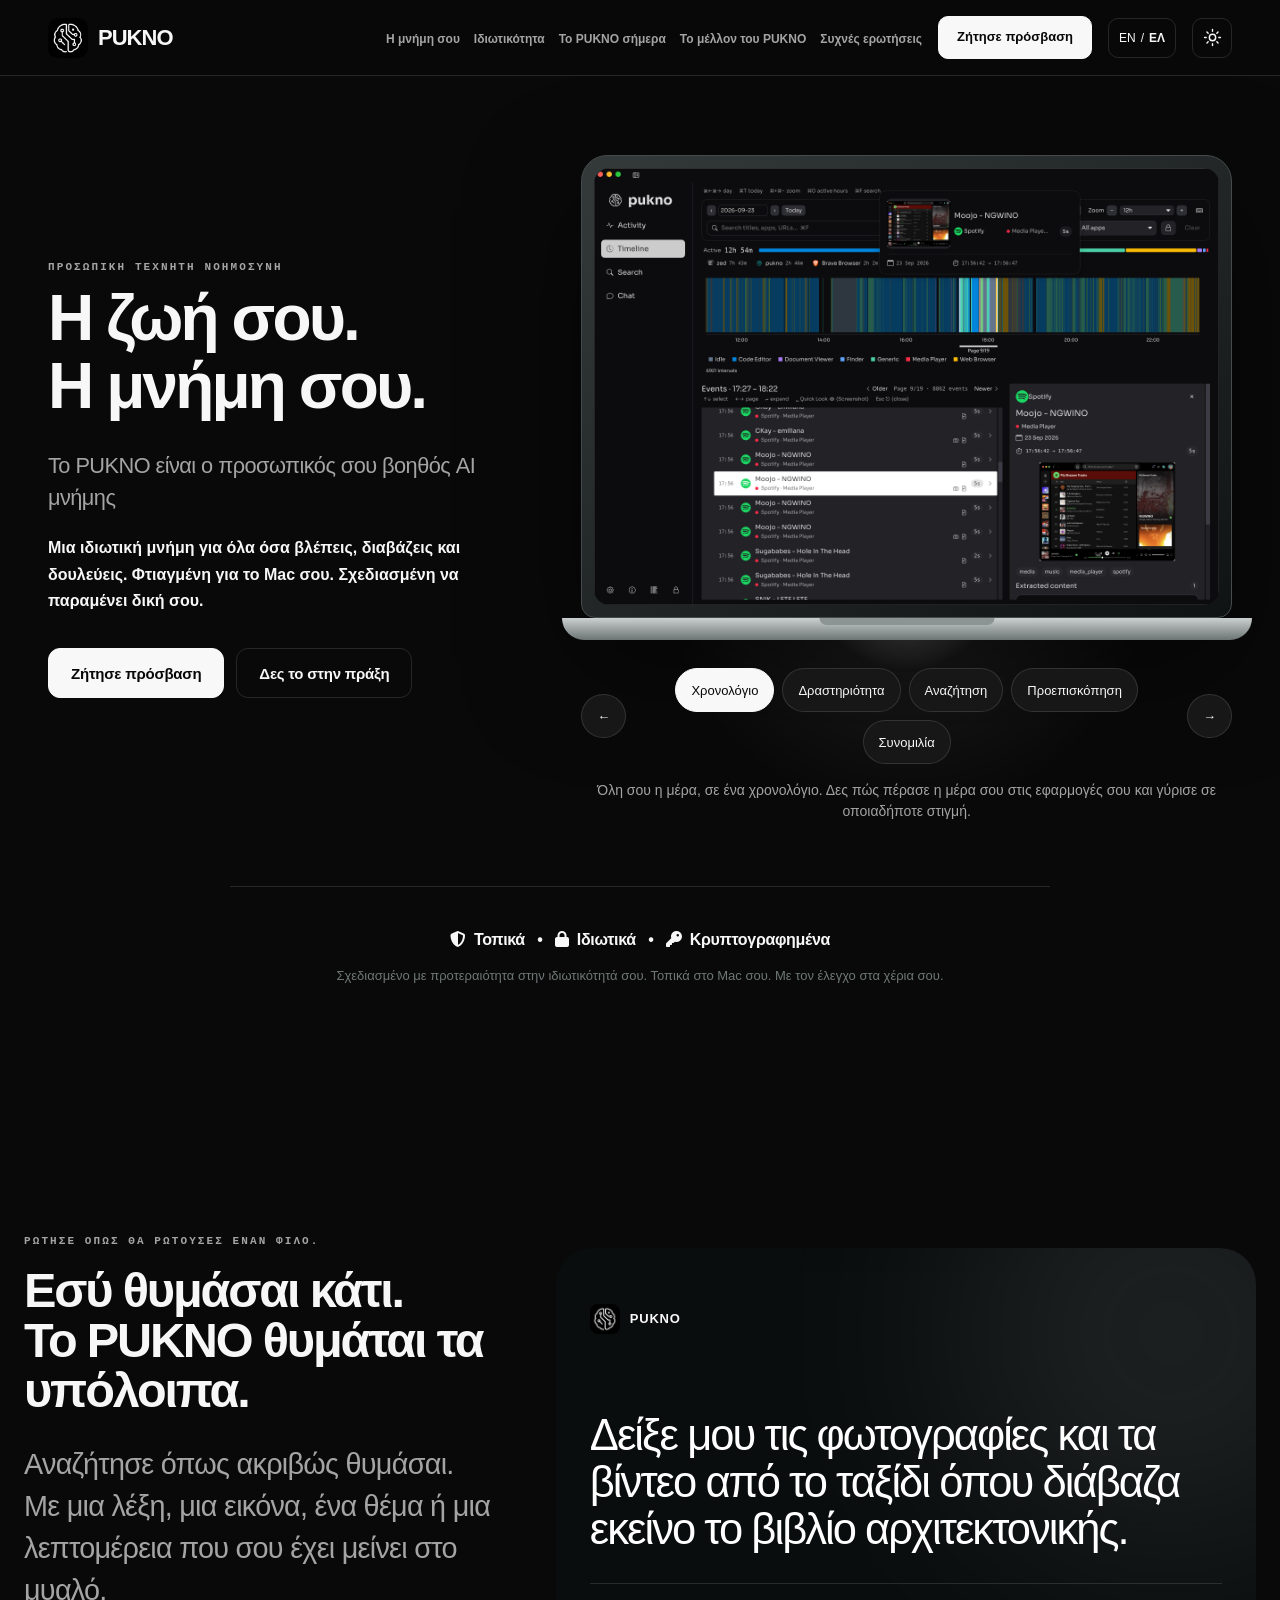
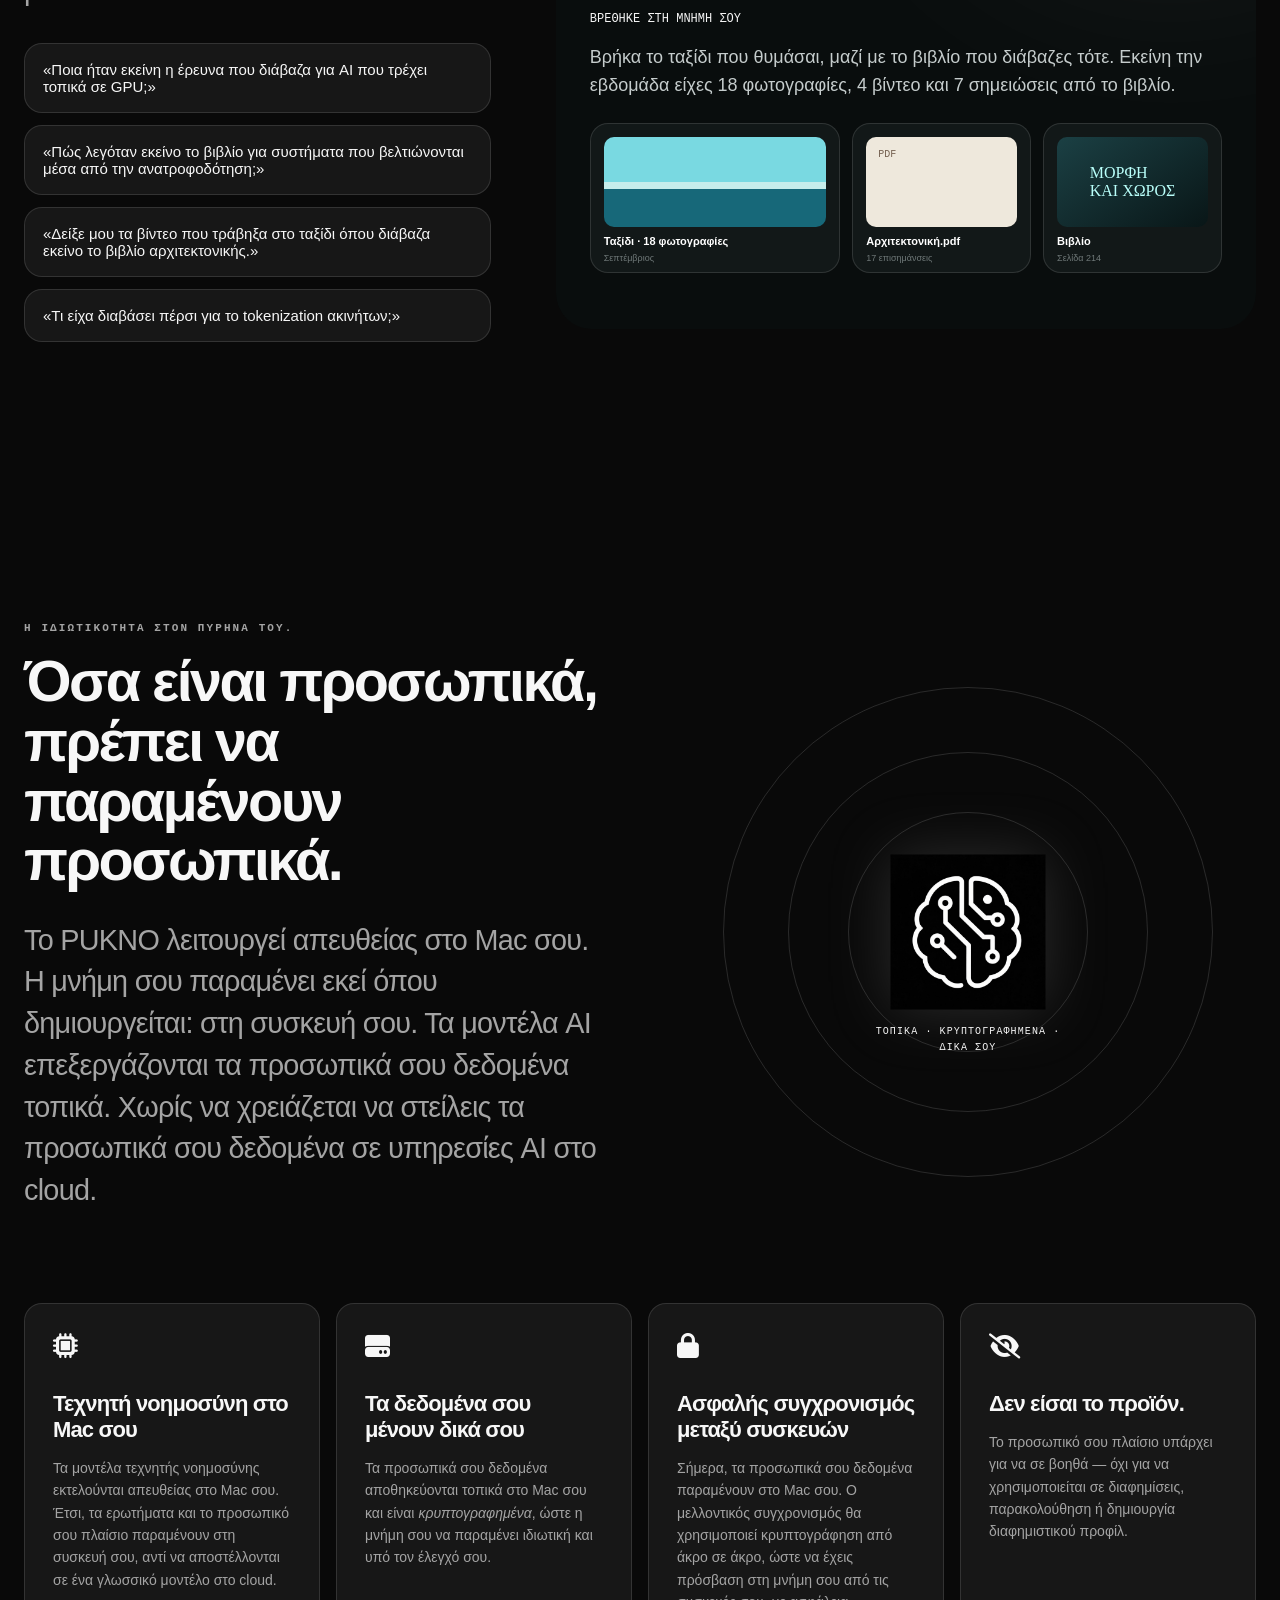
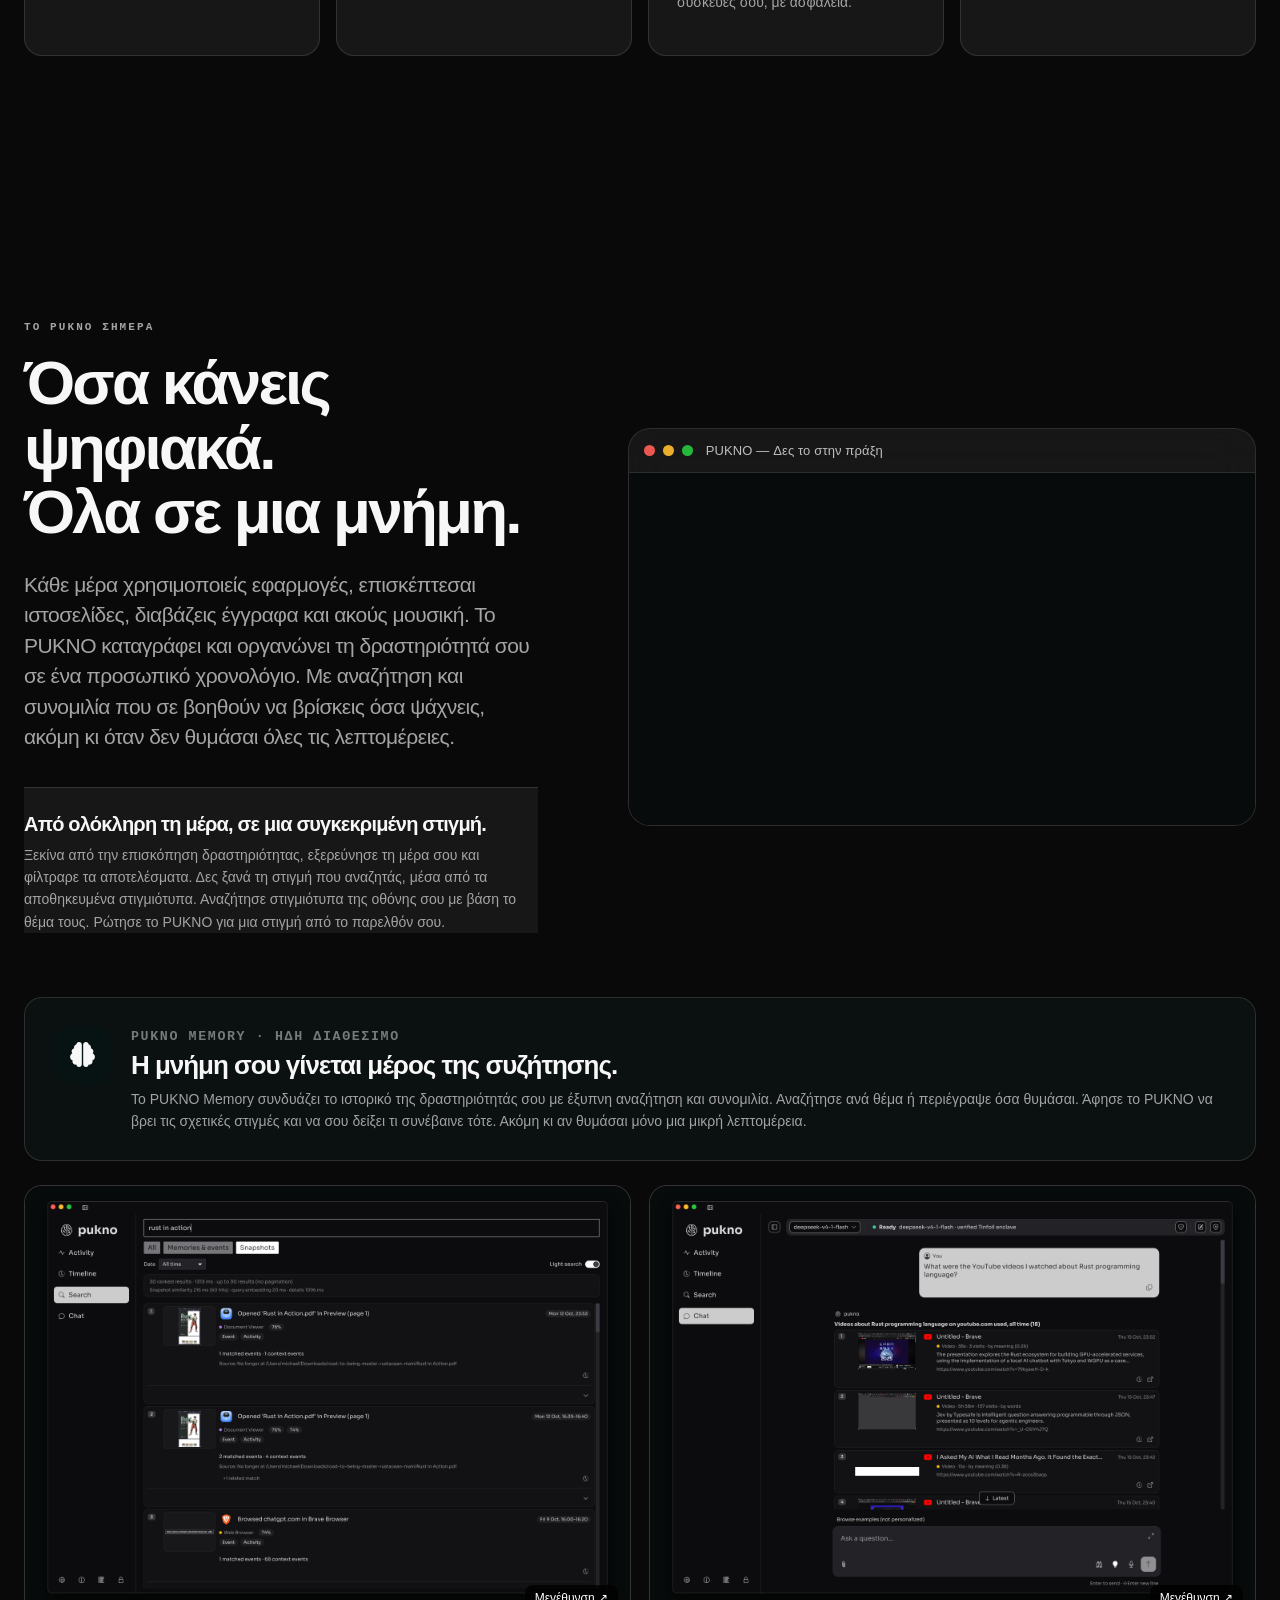
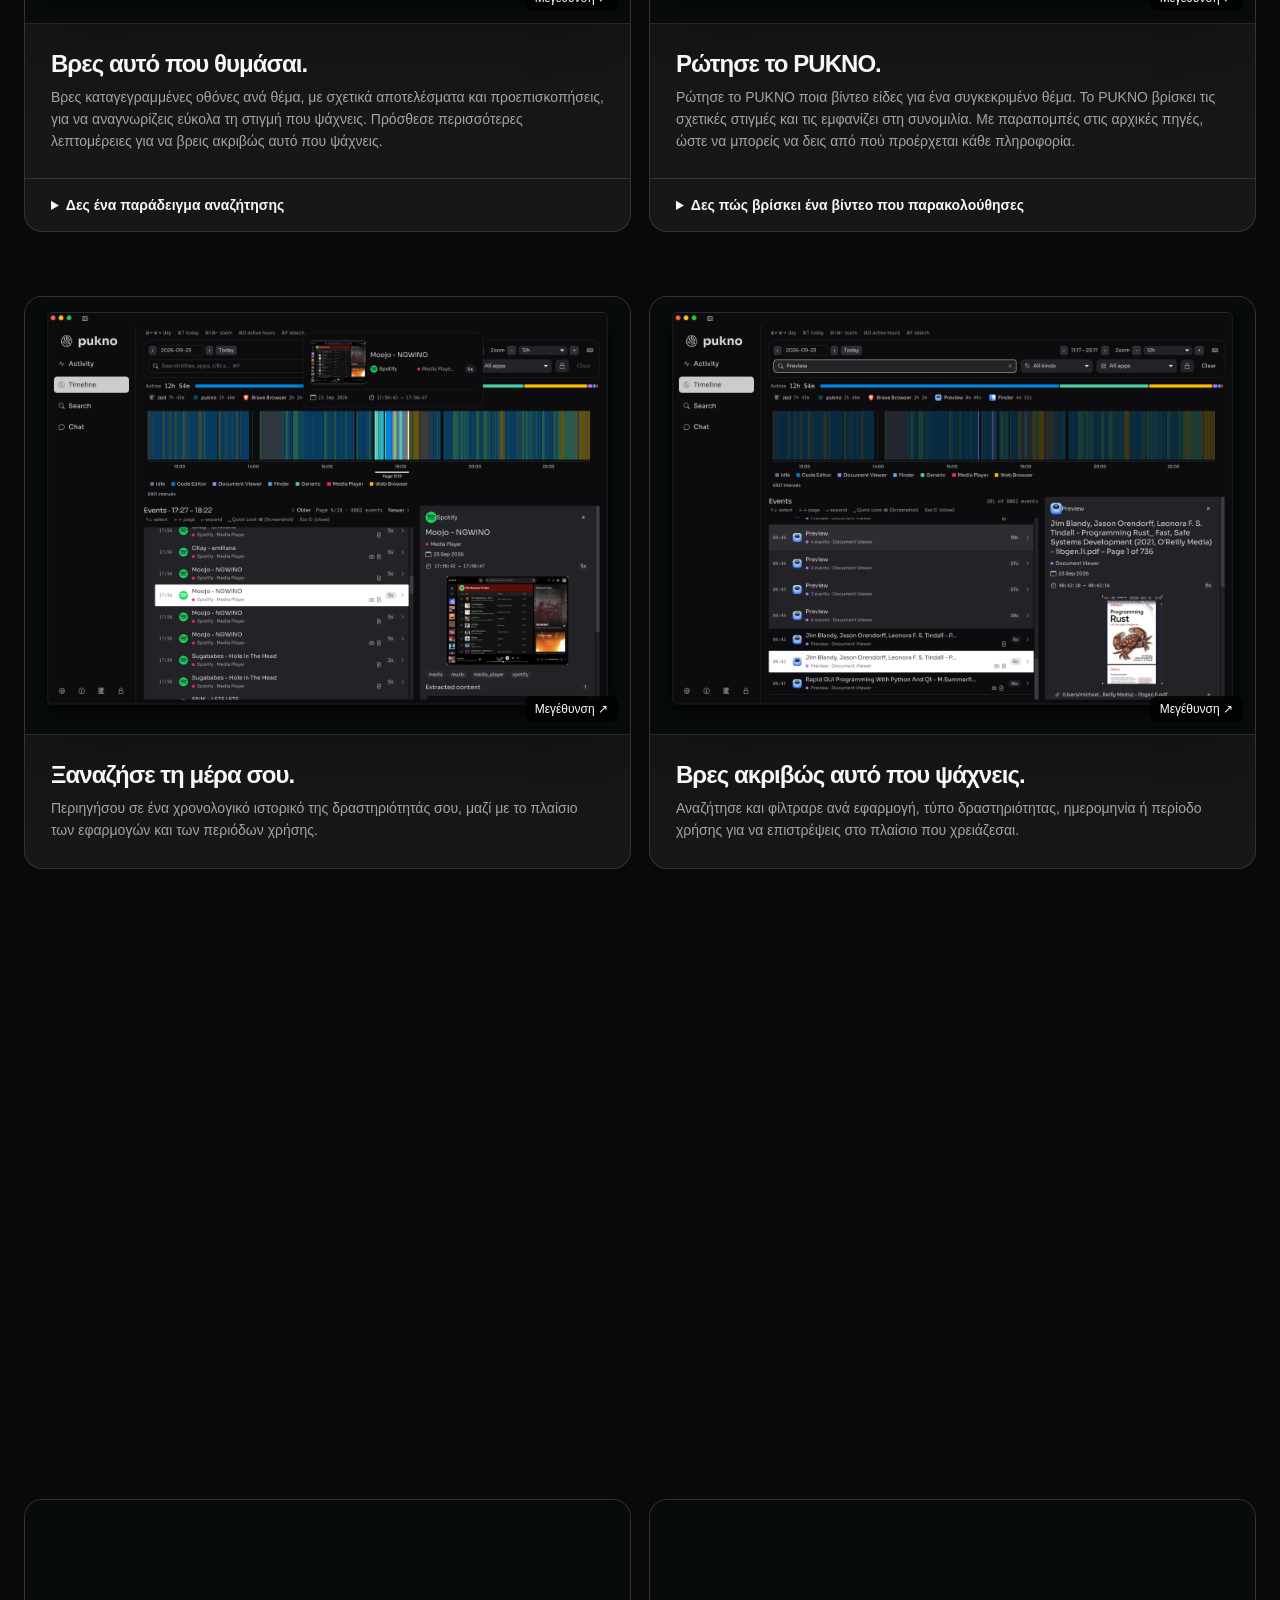
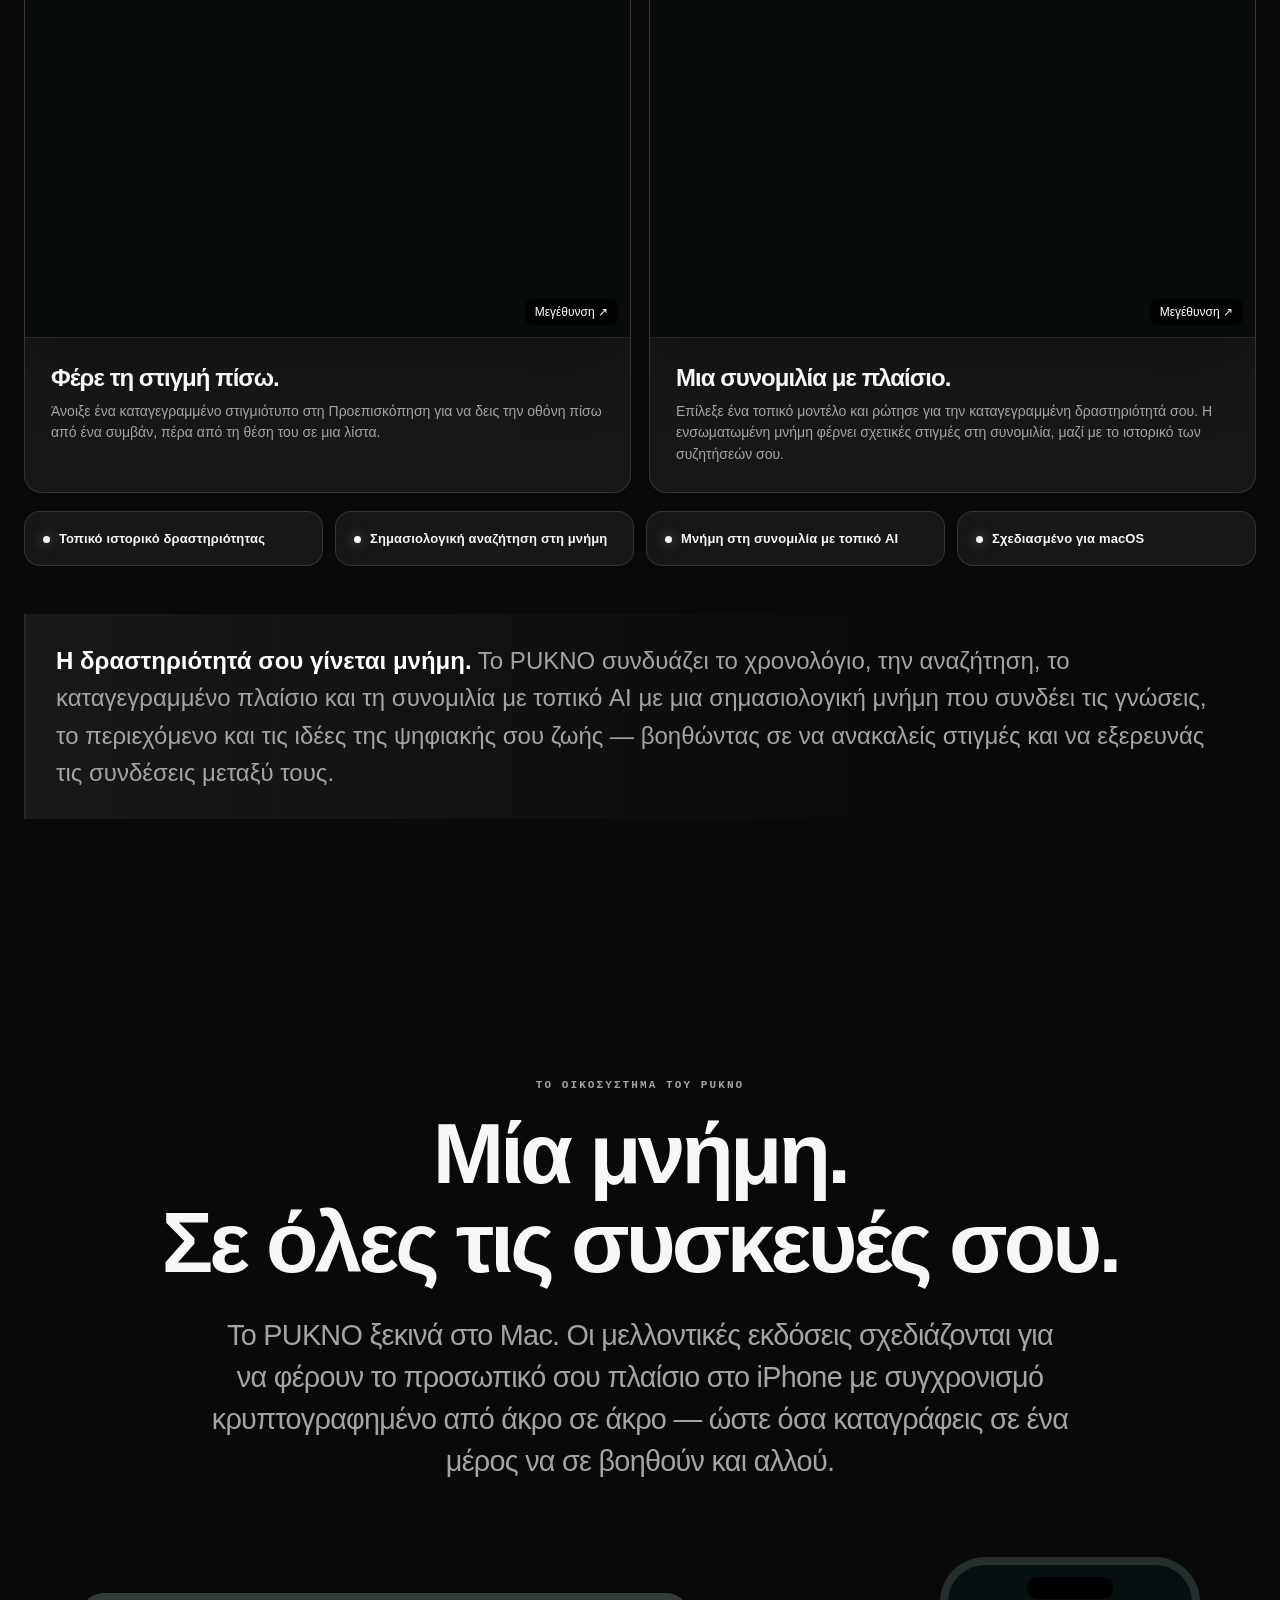
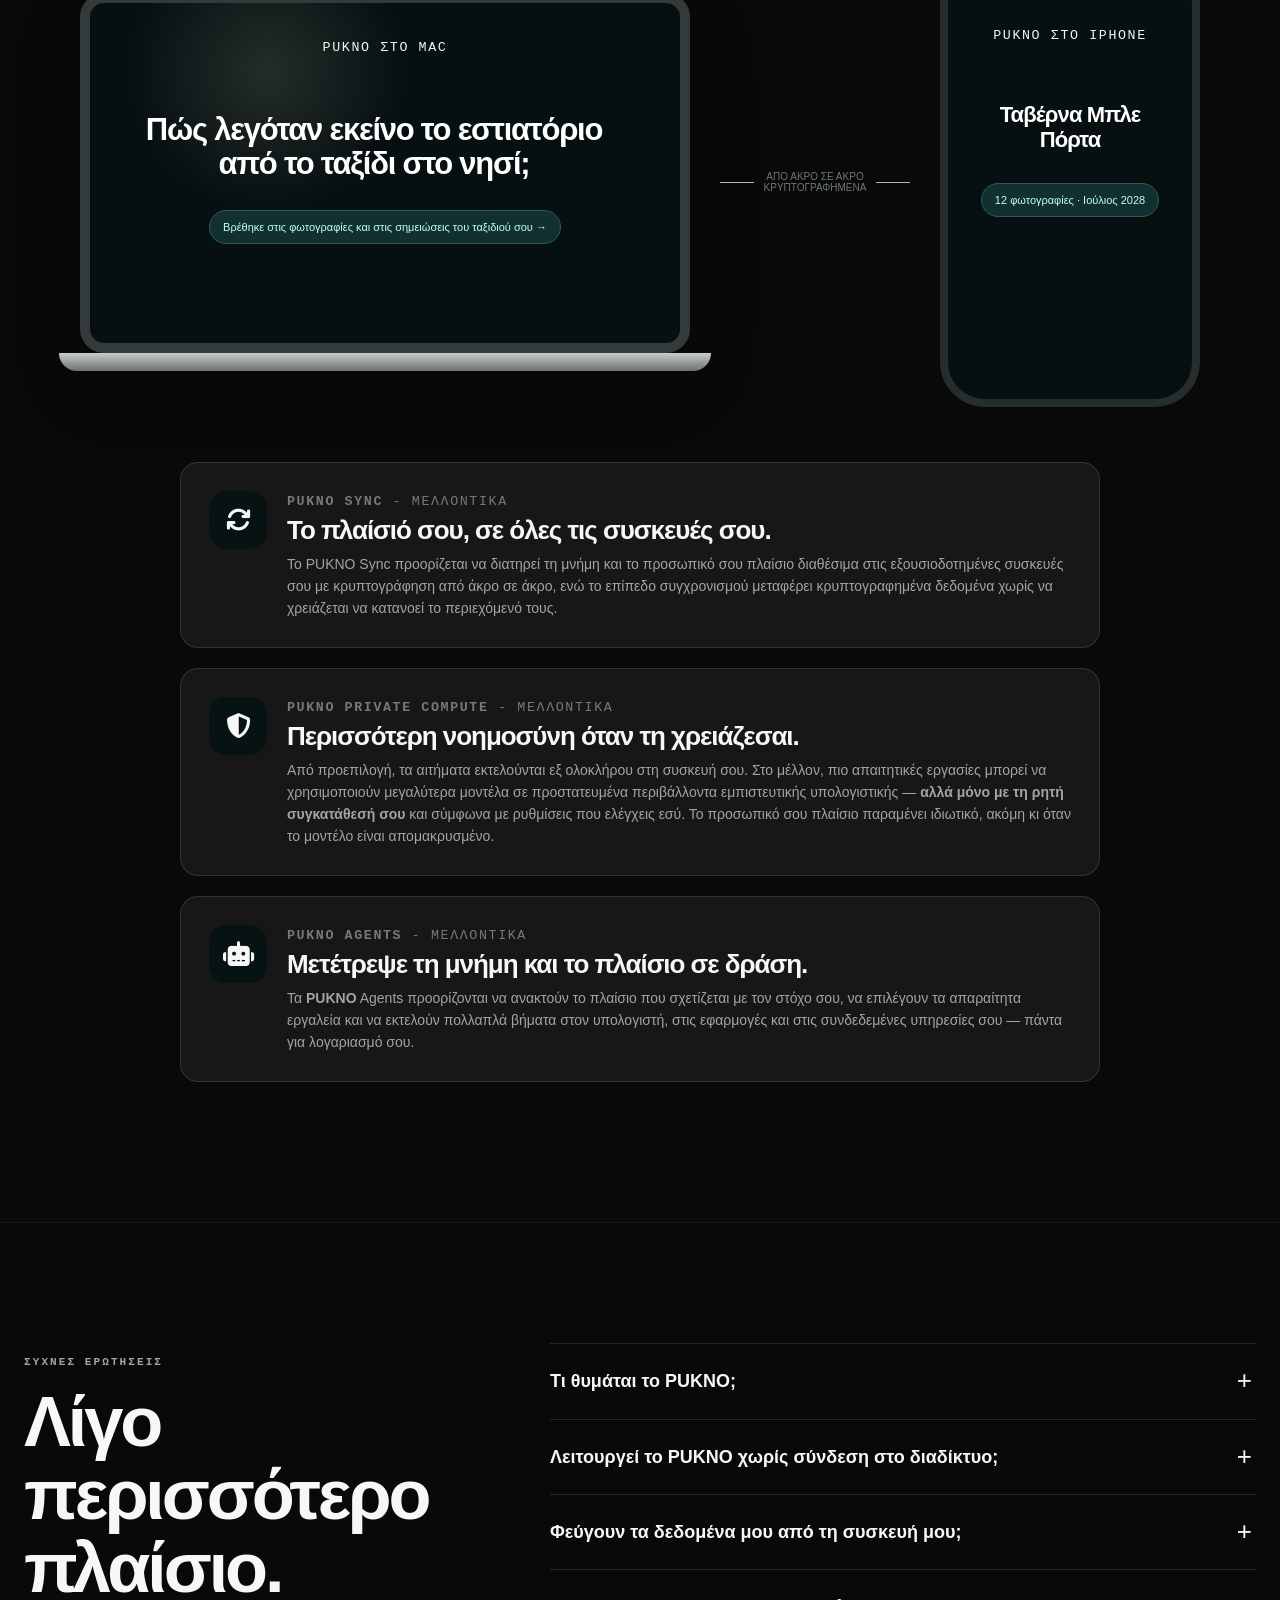
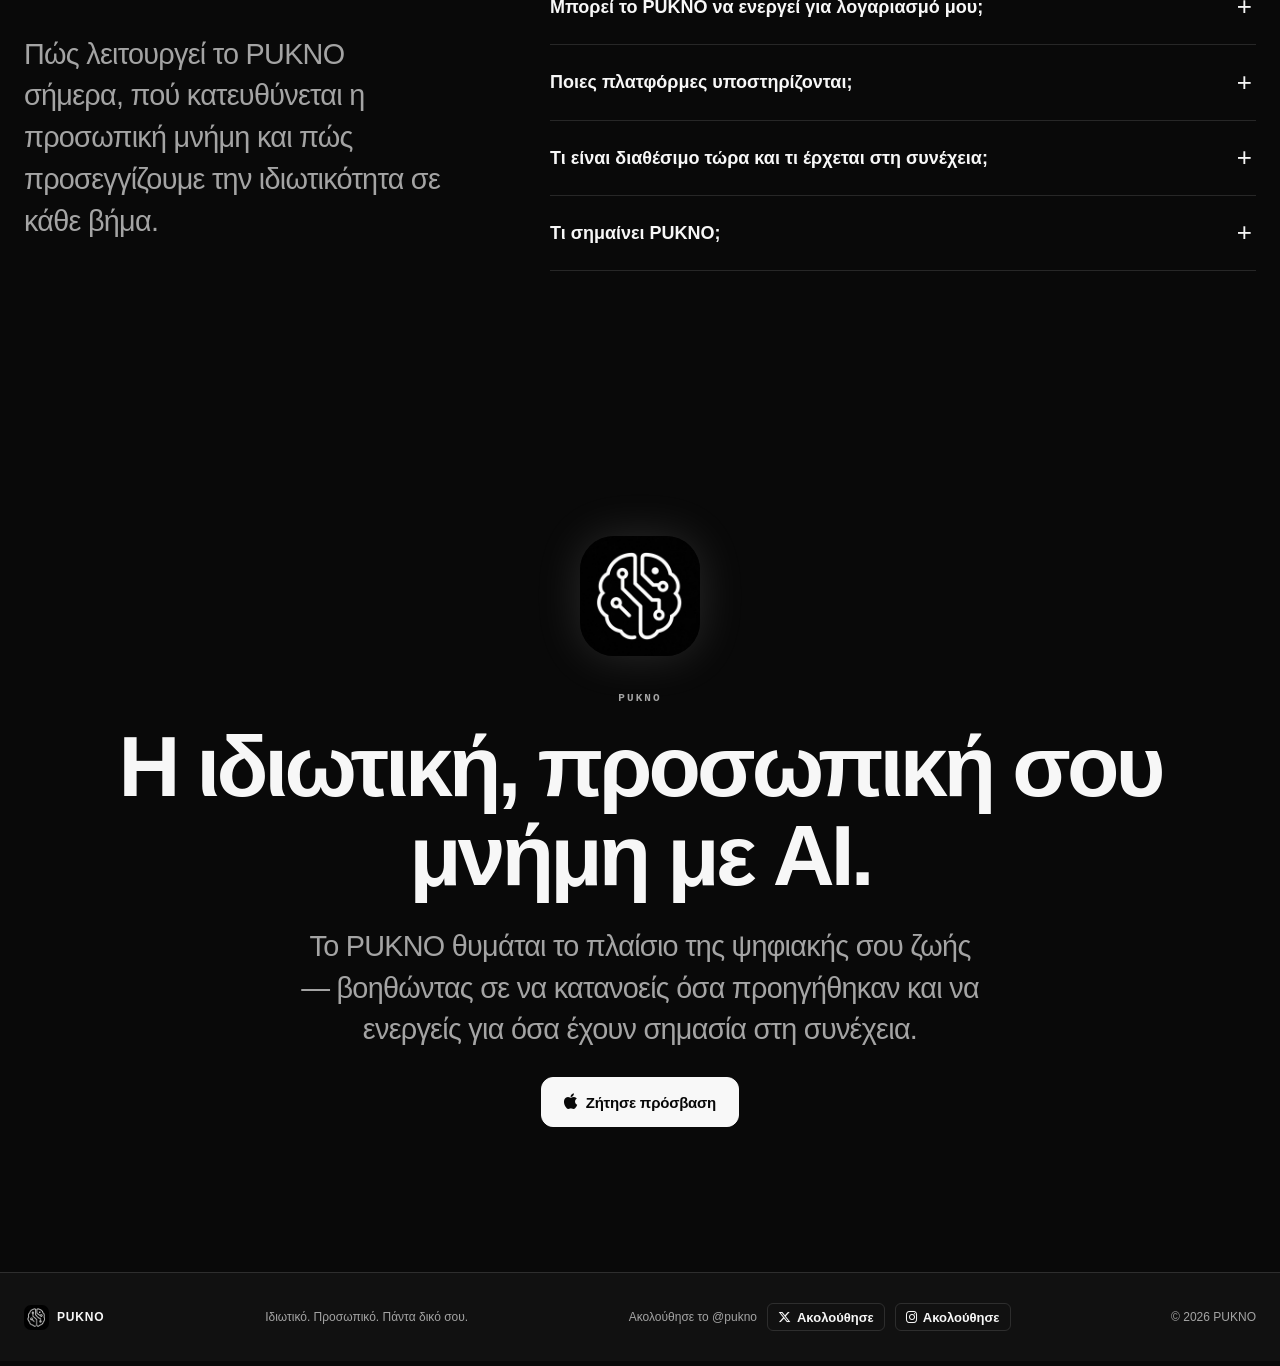
==== commit 97646b2e: "Add fixes to zoom, and greek pages" ====
--- a/index-el.html
+++ b/index-el.html
@@ -20,17 +20,17 @@
     <meta property="og:title" content="PUKNO — Η μνήμη σου, πάντα μαζί σου.">
     <meta property="og:description"
         content="Το PUKNO είναι ένας ιδιωτικός, προσωπικός βοηθός μνήμης με τεχνητή νοημοσύνη. Θυμάται τις γνώσεις, τις ιδέες και τις στιγμές της ζωής σου — μια φωτογραφία, ένα τραγούδι, ένα email, μια σημείωση. Αρκεί να ρωτήσεις.">
-    <meta property="og:image" content="https://pukno.ai/assets/screenshots/darkmode/pukno-day-timeline.png">
+    <meta property="og:image" content="https://pukno.ai/assets/screenshots/darkmode/3_pukno_screen_timeline.png">
     <meta property="og:image:type" content="image/png">
-    <meta property="og:image:width" content="3128">
-    <meta property="og:image:height" content="2172">
+    <meta property="og:image:width" content="3024">
+    <meta property="og:image:height" content="2184">
     <meta property="og:image:alt"
         content="Χρονολόγιο ημέρας του PUKNO με δραστηριότητα εφαρμογών, καταγεγραμμένα συμβάντα και επιλεγμένη ανάμνηση Spotify">
     <meta name="twitter:card" content="summary_large_image">
     <meta name="twitter:title" content="PUKNO — Η μνήμη σου, πάντα μαζί σου.">
     <meta name="twitter:description"
         content="Το PUKNO είναι ένας ιδιωτικός, προσωπικός βοηθός μνήμης με τεχνητή νοημοσύνη. Θυμάται τις γνώσεις, τις ιδέες και τις στιγμές της ζωής σου — μια φωτογραφία, ένα τραγούδι, ένα email, μια σημείωση. Αρκεί να ρωτήσεις.">
-    <meta name="twitter:image" content="https://pukno.ai/assets/screenshots/darkmode/pukno-day-timeline.png">
+    <meta name="twitter:image" content="https://pukno.ai/assets/screenshots/darkmode/3_pukno_screen_timeline.png">
     <meta name="twitter:image:alt"
         content="Χρονολόγιο ημέρας του PUKNO με δραστηριότητα εφαρμογών, καταγεγραμμένα συμβάντα και επιλεγμένη ανάμνηση Spotify">
     <link rel="stylesheet" href="https://cdnjs.cloudflare.com/ajax/libs/font-awesome/6.5.0/css/all.min.css"
@@ -116,7 +116,7 @@
                                 <figure class="hero-slide hero-slide--fill" id="hero-slide-timeline" role="group"
                                     aria-roledescription="slide" aria-label="1 από 5: Χρονολόγιο"
                                     data-caption="Όλη σου η μέρα, σε ένα χρονολόγιο. Δες πώς πέρασε η μέρα σου στις εφαρμογές σου και γύρισε σε οποιαδήποτε στιγμή.">
-                                    <img src="assets/screenshots/darkmode/pukno-day-timeline.png"
+                                    <img src="assets/screenshots/darkmode/3_pukno_screen_timeline.png"
                                         alt="Χρονολόγιο ημέρας του PUKNO με ιστόγραμμα δραστηριότητας, λίστα συμβάντων και επιλεγμένο συμβάν Spotify"
                                         decoding="async" fetchpriority="high">
                                 </figure>
@@ -124,7 +124,7 @@
                                     aria-roledescription="slide" aria-label="2 από 5: Δραστηριότητα"
                                     data-caption="Η δραστηριότητά σου με μια ματιά. Δες πόσο χρόνο αφιερώνεις, πόσες δραστηριότητες καταγράφηκαν και ποιες εφαρμογές χρησιμοποιείς περισσότερο."
                                     hidden>
-                                    <img src="assets/screenshots/darkmode/pukno-activity-border.png"
+                                    <img src="assets/screenshots/darkmode/2_pukno_screen_activity.png"
                                         alt="Επισκόπηση δραστηριότητας του PUKNO με συνολικά συμβάντα, ενεργό χρόνο και συχνά χρησιμοποιούμενες εφαρμογές"
                                         decoding="async" loading="lazy">
                                 </figure>
@@ -133,7 +133,7 @@
                                     aria-roledescription="slide" aria-label="3 από 5: Αναζήτηση"
                                     data-caption="Βρες ακριβώς αυτό που ψάχνεις. Αναζήτησε στο ιστορικό σου και περιόρισε τα αποτελέσματα με φίλτρα."
                                     hidden>
-                                    <img src="assets/screenshots/darkmode/pukno-timeline-search.png"
+                                    <img src="assets/screenshots/darkmode/3_pukno_screen_timeline_search.png"
                                         alt="Αποτελέσματα αναζήτησης για Rust στο χρονολόγιο του PUKNO με φίλτρα δραστηριότητας και ημερομηνίας"
                                         decoding="async" loading="lazy">
                                 </figure>
@@ -141,7 +141,7 @@
                                     aria-roledescription="slide" aria-label="4 από 5: Προεπισκόπηση"
                                     data-caption="Ξαναδές όσα είδες. Δες ξανά οποιοδήποτε αποθηκευμένο στιγμιότυπο της οθόνης σου."
                                     hidden>
-                                    <img src="assets/screenshots/darkmode/pukno-quick-look-view.png"
+                                    <img src="assets/screenshots/darkmode/3_pukno_screen_timeline_quicklook.png"
                                         alt="Προεπισκόπηση του PUKNO με καταγεγραμμένο στιγμιότυπο του Spotify"
                                         decoding="async" loading="lazy">
                                 </figure>
@@ -149,8 +149,8 @@
                                     aria-roledescription="slide" aria-label="5 από 5: Συνομιλία"
                                     data-caption="Η τεχνητή νοημοσύνη, στο Mac σου. Επίλεξε το μοντέλο AI που προτιμάς και διατήρησε τις συνομιλίες σου δίπλα στο ιστορικό της δραστηριότητάς σου."
                                     hidden>
-                                    <img src="assets/screenshots/darkmode/pukno-chat-interface.png"
-                                        alt="Χώρος συνομιλίας του PUKNO με επιλογή τοπικού μοντέλου, λίστα συζητήσεων και απάντηση"
+                                    <img src="assets/screenshots/darkmode/5_pukno_screen_chat_timeline.png"
+                                        alt="Συνομιλία του PUKNO που ανακαλεί τη δραστηριότητα του προηγούμενου απογεύματος, με συμβάντα και χρονικές σημάνσεις"
                                         decoding="async" loading="lazy">
                                 </figure>
 
@@ -192,9 +192,6 @@
                             <span><i class="fa-solid fa-shield-halved"></i>&nbsp;&nbsp;Τοπικά </span>&nbsp; • &nbsp;
                             <span><i class="fa-solid fa-lock"></i>&nbsp;&nbsp;Ιδιωτικά </span>&nbsp; • &nbsp;
                             <span><i class="fa-solid fa-key"></i>&nbsp;&nbsp;Κρυπτογραφημένα </span>
-                            <!-- <span><i class="fa-solid fa-shield-halved"></i>&nbsp;&nbsp;Local </span>&nbsp; • &nbsp;
-                            <span><i class="fa-solid fa-lock"></i>&nbsp;&nbsp;Private </span>&nbsp; • &nbsp;
-                            <span><i class="fa-solid fa-key"></i>&nbsp;&nbsp;Encrypted </span> -->
                         </p>
                     </div>
                     <p class="small-note reveal">Σχεδιασμένο με προτεραιότητα στην ιδιωτικότητά σου. Τοπικά στο Mac σου.
@@ -367,11 +364,18 @@
                     </div>
                     <div class="shots memory-shots">
                         <article class="shot reveal">
-                            <div class="shot-media"><img src="assets/screenshots/darkmode/pukno-search.png"
-                                    data-dark-src="assets/screenshots/darkmode/pukno-search.png"
-                                    data-light-src="assets/screenshots/lightmode/pukno-search-trump-1.png"
+                            <div class="shot-media">
+                                <button type="button" class="screenshot-zoom" id="product-thumbnail-1"
+                                    popovertarget="product-image-1" aria-label="Μεγέθυνση: Αναζήτηση του PUKNO με καταγεγραμμένα στιγμιότυπα ταξινομημένα βάσει ομοιότητας με ένα θέμα">
+                                    <img src="assets/screenshots/darkmode/4_pukno_screen_search_snapshot.png"
+                                    data-dark-src="assets/screenshots/darkmode/4_pukno_screen_search_snapshot.png"
+                                    data-light-src="assets/screenshots/darkmode/4_pukno_screen_search_snapshot.png"
                                     alt="Αναζήτηση του PUKNO με καταγεγραμμένα στιγμιότυπα ταξινομημένα βάσει ομοιότητας με ένα θέμα"
-                                    loading="lazy" decoding="async"></div>
+                                    loading="lazy" decoding="async">
+                                    <span class="screenshot-zoom-hint">Μεγέθυνση ↗</span>
+                                </button>
+                                <a class="screenshot-original" href="assets/screenshots/darkmode/4_pukno_screen_search_snapshot.png" target="_blank" rel="noopener">Άνοιγμα εικόνας σε πλήρες μέγεθος</a>
+                            </div>
                             <div class="shot-copy">
                                 <h3>Βρες αυτό που θυμάσαι.</h3>
                                 <p>Βρες καταγεγραμμένες οθόνες ανά θέμα, με σχετικά αποτελέσματα και προεπισκοπήσεις,
@@ -381,20 +385,34 @@
                             <details class="memory-extra">
                                 <summary>Δες ένα παράδειγμα αναζήτησης</summary>
 
-                                <div class="shot-media"><img src="assets/screenshots/lightmode/pukno-search-trump-2.png"
-                                        data-dark-src="assets/screenshots/lightmode/pukno-search-trump-2.png"
-                                        data-light-src="assets/screenshots/lightmode/pukno-search-trump-2.png"
-                                        alt="Αναζήτηση στιγμιοτύπων του PUKNO με πιο συγκεκριμένη περιγραφή ενός προσώπου μαζί με την οικογένειά του"
-                                        loading="lazy" decoding="async"></div>
+                                <div class="shot-media">
+                                    <button type="button" class="screenshot-zoom" id="product-thumbnail-2"
+                                        popovertarget="product-image-2" aria-label="Μεγέθυνση: Προεπισκόπηση στιγμιοτύπου στην αναζήτηση του PUKNO για τον Ντόναλντ Τραμπ με την οικογένειά του">
+                                        <img src="assets/screenshots/darkmode/4_pukno_screen_search_trump.png"
+                                        data-dark-src="assets/screenshots/darkmode/4_pukno_screen_search_trump.png"
+                                        data-light-src="assets/screenshots/darkmode/4_pukno_screen_search_trump.png"
+                                        alt="Προεπισκόπηση στιγμιοτύπου στην αναζήτηση του PUKNO για τον Ντόναλντ Τραμπ με την οικογένειά του"
+                                        loading="lazy" decoding="async">
+                                        <span class="screenshot-zoom-hint">Μεγέθυνση ↗</span>
+                                    </button>
+                                    <a class="screenshot-original" href="assets/screenshots/darkmode/4_pukno_screen_search_trump.png" target="_blank" rel="noopener">Άνοιγμα εικόνας σε πλήρες μέγεθος</a>
+                                </div>
                             </details>
                         </article>
                         <article class="shot reveal">
-                            <div class="shot-media"><img
-                                    src="assets/screenshots/darkmode/pukno-chat-interface-youtube.png"
-                                    data-dark-src="assets/screenshots/darkmode/pukno-chat-interface-youtube.png"
-                                    data-light-src="assets/screenshots/lightmode/pukno-chat-interface-youtube.png"
-                                    alt="Συνομιλία του PUKNO που ανακτά βίντεο YouTube για προγραμματισμό Rust που είχαν προβληθεί, με κάρτες πηγών"
-                                    loading="lazy" decoding="async"></div>
+                            <div class="shot-media">
+                                <button type="button" class="screenshot-zoom" id="product-thumbnail-3"
+                                    popovertarget="product-image-3" aria-label="Μεγέθυνση: Συνομιλία του PUKNO που ανακαλεί βίντεο YouTube που παρακολούθησες, με παραπομπές σε πηγές">
+                                    <img
+                                    src="assets/screenshots/darkmode/5_pukno_screen_chat_youtube.png"
+                                    data-dark-src="assets/screenshots/darkmode/5_pukno_screen_chat_youtube.png"
+                                    data-light-src="assets/screenshots/darkmode/5_pukno_screen_chat_youtube.png"
+                                    alt="Συνομιλία του PUKNO που ανακαλεί βίντεο YouTube που παρακολούθησες, με παραπομπές σε πηγές"
+                                    loading="lazy" decoding="async">
+                                    <span class="screenshot-zoom-hint">Μεγέθυνση ↗</span>
+                                </button>
+                                <a class="screenshot-original" href="assets/screenshots/darkmode/5_pukno_screen_chat_youtube.png" target="_blank" rel="noopener">Άνοιγμα εικόνας σε πλήρες μέγεθος</a>
+                            </div>
                             <div class="shot-copy">
                                 <h3>Ρώτησε το PUKNO.</h3>
                                 <p>Ρώτησε το PUKNO ποια βίντεο είδες για ένα συγκεκριμένο θέμα. Το PUKNO βρίσκει τις
@@ -404,12 +422,19 @@
                             <details class="memory-extra">
                                 <summary>Δες πώς βρίσκει ένα βίντεο που παρακολούθησες</summary>
 
-                                <div class="shot-media"><img
-                                        src="assets/screenshots/lightmode/pukno-chat-interface-youtube-2.png"
-                                        data-dark-src="assets/screenshots/lightmode/pukno-chat-interface-youtube-2.png"
-                                        data-light-src="assets/screenshots/lightmode/pukno-chat-interface-youtube-2.png"
-                                        alt="Συνομιλία του PUKNO που ανακαλεί προβολή βίντεο YouTube για κινητά τηλέφωνα, με λεπτομέρειες συμβάντος, πλαίσιο περιεχομένου και πηγές"
-                                        loading="lazy" decoding="async"></div>
+                                <div class="shot-media">
+                                    <button type="button" class="screenshot-zoom" id="product-thumbnail-4"
+                                        popovertarget="product-image-4" aria-label="Μεγέθυνση: Συνομιλία του PUKNO με αποτελέσματα από το ιστορικό προβολής βίντεο YouTube και πηγές">
+                                        <img
+                                        src="assets/screenshots/darkmode/5_pukno_screen_chat_youtube_2.png"
+                                        data-dark-src="assets/screenshots/darkmode/5_pukno_screen_chat_youtube_2.png"
+                                        data-light-src="assets/screenshots/darkmode/5_pukno_screen_chat_youtube_2.png"
+                                        alt="Συνομιλία του PUKNO με αποτελέσματα από το ιστορικό προβολής βίντεο YouTube και πηγές"
+                                        loading="lazy" decoding="async">
+                                        <span class="screenshot-zoom-hint">Μεγέθυνση ↗</span>
+                                    </button>
+                                    <a class="screenshot-original" href="assets/screenshots/darkmode/5_pukno_screen_chat_youtube_2.png" target="_blank" rel="noopener">Άνοιγμα εικόνας σε πλήρες μέγεθος</a>
+                                </div>
                             </details>
                         </article>
                     </div>
@@ -417,11 +442,18 @@
 
                 <div class="shots">
                     <article class="shot reveal">
-                        <div class="shot-media"><img src="assets/screenshots/darkmode/pukno-timeline.png"
-                                data-dark-src="assets/screenshots/darkmode/pukno-timeline.png"
-                                data-light-src="assets/screenshots/lightmode/pukno-day-timeline.png"
+                        <div class="shot-media">
+                            <button type="button" class="screenshot-zoom" id="product-thumbnail-5"
+                                popovertarget="product-image-5" aria-label="Μεγέθυνση: Χρονολόγιο δραστηριότητας του PUKNO με πλαίσιο εφαρμογών και περιόδων χρήσης">
+                                <img src="assets/screenshots/darkmode/3_pukno_screen_timeline.png"
+                                data-dark-src="assets/screenshots/darkmode/3_pukno_screen_timeline.png"
+                                data-light-src="assets/screenshots/darkmode/3_pukno_screen_timeline.png"
                                 alt="Χρονολόγιο δραστηριότητας του PUKNO με πλαίσιο εφαρμογών και περιόδων χρήσης"
-                                loading="lazy"></div>
+                                loading="lazy">
+                                <span class="screenshot-zoom-hint">Μεγέθυνση ↗</span>
+                            </button>
+                            <a class="screenshot-original" href="assets/screenshots/darkmode/3_pukno_screen_timeline.png" target="_blank" rel="noopener">Άνοιγμα εικόνας σε πλήρες μέγεθος</a>
+                        </div>
                         <div class="shot-copy">
                             <h3>Ξαναζήσε τη μέρα σου.</h3>
                             <p>Περιηγήσου σε ένα χρονολογικό ιστορικό της δραστηριότητάς σου, μαζί με το πλαίσιο των
@@ -429,11 +461,18 @@
                         </div>
                     </article>
                     <article class="shot reveal">
-                        <div class="shot-media"><img src="assets/screenshots/darkmode/pukno-timeline-search.png"
-                                data-dark-src="assets/screenshots/darkmode/pukno-timeline-search.png"
-                                data-light-src="assets/screenshots/lightmode/pukno-timeline-search.png"
+                        <div class="shot-media">
+                            <button type="button" class="screenshot-zoom" id="product-thumbnail-6"
+                                popovertarget="product-image-6" aria-label="Μεγέθυνση: Αναζήτηση στο χρονολόγιο του PUKNO με φίλτρα εφαρμογής, δραστηριότητας, ημερομηνίας και περιόδου χρήσης">
+                                <img src="assets/screenshots/darkmode/3_pukno_screen_timeline_search.png"
+                                data-dark-src="assets/screenshots/darkmode/3_pukno_screen_timeline_search.png"
+                                data-light-src="assets/screenshots/darkmode/3_pukno_screen_timeline_search.png"
                                 alt="Αναζήτηση στο χρονολόγιο του PUKNO με φίλτρα εφαρμογής, δραστηριότητας, ημερομηνίας και περιόδου χρήσης"
-                                loading="lazy"></div>
+                                loading="lazy">
+                                <span class="screenshot-zoom-hint">Μεγέθυνση ↗</span>
+                            </button>
+                            <a class="screenshot-original" href="assets/screenshots/darkmode/3_pukno_screen_timeline_search.png" target="_blank" rel="noopener">Άνοιγμα εικόνας σε πλήρες μέγεθος</a>
+                        </div>
                         <div class="shot-copy">
                             <h3>Βρες ακριβώς αυτό που ψάχνεις.</h3>
                             <p>Αναζήτησε και φίλτραρε ανά εφαρμογή, τύπο δραστηριότητας, ημερομηνία ή περίοδο χρήσης για
@@ -441,11 +480,18 @@
                         </div>
                     </article>
                     <article class="shot reveal">
-                        <div class="shot-media"><img src="assets/screenshots/darkmode/pukno-activity-border.png"
-                                data-dark-src="assets/screenshots/darkmode/pukno-activity-border.png"
-                                data-light-src="assets/screenshots/lightmode/pukno-activity-border.png"
+                        <div class="shot-media">
+                            <button type="button" class="screenshot-zoom" id="product-thumbnail-7"
+                                popovertarget="product-image-7" aria-label="Μεγέθυνση: Επισκόπηση δραστηριότητας του PUKNO με πλήθος συμβάντων, ενεργό χρόνο και χρήση εφαρμογών">
+                                <img src="assets/screenshots/darkmode/2_pukno_screen_activity.png"
+                                data-dark-src="assets/screenshots/darkmode/2_pukno_screen_activity.png"
+                                data-light-src="assets/screenshots/darkmode/2_pukno_screen_activity.png"
                                 alt="Επισκόπηση δραστηριότητας του PUKNO με πλήθος συμβάντων, ενεργό χρόνο και χρήση εφαρμογών"
-                                loading="lazy" decoding="async"></div>
+                                loading="lazy" decoding="async">
+                                <span class="screenshot-zoom-hint">Μεγέθυνση ↗</span>
+                            </button>
+                            <a class="screenshot-original" href="assets/screenshots/darkmode/2_pukno_screen_activity.png" target="_blank" rel="noopener">Άνοιγμα εικόνας σε πλήρες μέγεθος</a>
+                        </div>
                         <div class="shot-copy">
                             <h3>Δες πού πηγαίνει ο χρόνος σου.</h3>
                             <p>Κατανόησε τη δραστηριότητά σου με μια ματιά: συνολικά συμβάντα, ενεργός χρόνος, μέση
@@ -453,11 +499,18 @@
                         </div>
                     </article>
                     <article class="shot reveal">
-                        <div class="shot-media"><img src="assets/screenshots/darkmode/pukno-timeline-detail.png"
-                                data-dark-src="assets/screenshots/darkmode/pukno-timeline-detail.png"
-                                data-light-src="assets/screenshots/lightmode/pukno-timeline-detail.png"
+                        <div class="shot-media">
+                            <button type="button" class="screenshot-zoom" id="product-thumbnail-8"
+                                popovertarget="product-image-8" aria-label="Μεγέθυνση: Προεπισκόπηση συμβάντος του PUKNO πάνω σε χρονολόγιο δραστηριότητας με χρωματική σήμανση">
+                                <img src="assets/screenshots/darkmode/3_pukno_screen_timeline.png"
+                                data-dark-src="assets/screenshots/darkmode/3_pukno_screen_timeline.png"
+                                data-light-src="assets/screenshots/darkmode/3_pukno_screen_timeline.png"
                                 alt="Προεπισκόπηση συμβάντος του PUKNO πάνω σε χρονολόγιο δραστηριότητας με χρωματική σήμανση"
-                                loading="lazy" decoding="async"></div>
+                                loading="lazy" decoding="async">
+                                <span class="screenshot-zoom-hint">Μεγέθυνση ↗</span>
+                            </button>
+                            <a class="screenshot-original" href="assets/screenshots/darkmode/3_pukno_screen_timeline.png" target="_blank" rel="noopener">Άνοιγμα εικόνας σε πλήρες μέγεθος</a>
+                        </div>
                         <div class="shot-copy">
                             <h3>Οι λεπτομέρειες πίσω από τη μέρα.</h3>
                             <p>Πέρασε από τη συνολική εικόνα της μέρας σε ένα συγκεκριμένο συμβάν. Ο τίτλος, η εφαρμογή,
@@ -466,11 +519,18 @@
                         </div>
                     </article>
                     <article class="shot reveal">
-                        <div class="shot-media"><img src="assets/screenshots/darkmode/pukno-quick-look-view.png"
-                                data-dark-src="assets/screenshots/darkmode/pukno-quick-look-view.png"
-                                data-light-src="assets/screenshots/lightmode/pukno-quick-look-view.png"
+                        <div class="shot-media">
+                            <button type="button" class="screenshot-zoom" id="product-thumbnail-9"
+                                popovertarget="product-image-9" aria-label="Μεγέθυνση: Παράθυρο Προεπισκόπησης του PUKNO με καταγεγραμμένη οθόνη Spotify">
+                                <img src="assets/screenshots/darkmode/3_pukno_screen_timeline_quicklook.png"
+                                data-dark-src="assets/screenshots/darkmode/3_pukno_screen_timeline_quicklook.png"
+                                data-light-src="assets/screenshots/darkmode/3_pukno_screen_timeline_quicklook.png"
                                 alt="Παράθυρο Προεπισκόπησης του PUKNO με καταγεγραμμένη οθόνη Spotify" loading="lazy"
-                                decoding="async"></div>
+                                decoding="async">
+                                <span class="screenshot-zoom-hint">Μεγέθυνση ↗</span>
+                            </button>
+                            <a class="screenshot-original" href="assets/screenshots/darkmode/3_pukno_screen_timeline_quicklook.png" target="_blank" rel="noopener">Άνοιγμα εικόνας σε πλήρες μέγεθος</a>
+                        </div>
                         <div class="shot-copy">
                             <h3>Φέρε τη στιγμή πίσω.</h3>
                             <p>Άνοιξε ένα καταγεγραμμένο στιγμιότυπο στη Προεπισκόπηση για να δεις την οθόνη πίσω από
@@ -478,11 +538,18 @@
                         </div>
                     </article>
                     <article class="shot reveal">
-                        <div class="shot-media"><img src="assets/screenshots/darkmode/pukno-chat-interface.png"
-                                data-dark-src="assets/screenshots/darkmode/pukno-chat-interface.png"
-                                data-light-src="assets/screenshots/lightmode/pukno-chat-interface.png"
-                                alt="Χώρος συνομιλίας με τοπικό AI του PUKNO, με επιλογή μοντέλου και ιστορικό συνομιλιών"
-                                loading="lazy" decoding="async"></div>
+                        <div class="shot-media">
+                            <button type="button" class="screenshot-zoom" id="product-thumbnail-10"
+                                popovertarget="product-image-10" aria-label="Μεγέθυνση: Συνομιλία του PUKNO που ανακαλεί βίντεο YouTube που παρακολούθησες, με παραπομπές σε πηγές">
+                                <img src="assets/screenshots/darkmode/5_pukno_screen_chat_youtube.png"
+                                data-dark-src="assets/screenshots/darkmode/5_pukno_screen_chat_youtube.png"
+                                data-light-src="assets/screenshots/darkmode/5_pukno_screen_chat_youtube.png"
+                                alt="Συνομιλία του PUKNO που ανακαλεί βίντεο YouTube που παρακολούθησες, με παραπομπές σε πηγές"
+                                loading="lazy" decoding="async">
+                                <span class="screenshot-zoom-hint">Μεγέθυνση ↗</span>
+                            </button>
+                            <a class="screenshot-original" href="assets/screenshots/darkmode/5_pukno_screen_chat_youtube.png" target="_blank" rel="noopener">Άνοιγμα εικόνας σε πλήρες μέγεθος</a>
+                        </div>
                         <div class="shot-copy">
                             <h3>Μια συνομιλία με πλαίσιο.</h3>
                             <p>Επίλεξε ένα τοπικό μοντέλο και ρώτησε για την καταγεγραμμένη δραστηριότητά σου. Η
@@ -792,6 +859,96 @@
         </section>
     </main>
 
+    <div class="screenshot-lightbox" id="product-image-1" popover="auto" role="dialog"
+        aria-label="Μεγεθυμένη εικόνα: Αναζήτηση του PUKNO με καταγεγραμμένα στιγμιότυπα ταξινομημένα βάσει ομοιότητας με ένα θέμα">
+        <button type="button" class="screenshot-lightbox-backdrop" popovertarget="product-image-1"
+            popovertargetaction="hide" aria-label="Κλείσιμο μεγεθυμένης εικόνας" tabindex="-1"></button>
+        <button type="button" class="screenshot-lightbox-close" popovertarget="product-image-1"
+            popovertargetaction="hide" aria-label="Κλείσιμο μεγεθυμένης εικόνας">Κλείσιμο ×</button>
+        <img src="assets/screenshots/darkmode/4_pukno_screen_search_snapshot.png" alt="Αναζήτηση του PUKNO με καταγεγραμμένα στιγμιότυπα ταξινομημένα βάσει ομοιότητας με ένα θέμα" loading="lazy" decoding="async">
+    </div>
+
+    <div class="screenshot-lightbox" id="product-image-2" popover="auto" role="dialog"
+        aria-label="Μεγεθυμένη εικόνα: Προεπισκόπηση στιγμιοτύπου στην αναζήτηση του PUKNO για τον Ντόναλντ Τραμπ με την οικογένειά του">
+        <button type="button" class="screenshot-lightbox-backdrop" popovertarget="product-image-2"
+            popovertargetaction="hide" aria-label="Κλείσιμο μεγεθυμένης εικόνας" tabindex="-1"></button>
+        <button type="button" class="screenshot-lightbox-close" popovertarget="product-image-2"
+            popovertargetaction="hide" aria-label="Κλείσιμο μεγεθυμένης εικόνας">Κλείσιμο ×</button>
+        <img src="assets/screenshots/darkmode/4_pukno_screen_search_trump.png" alt="Προεπισκόπηση στιγμιοτύπου στην αναζήτηση του PUKNO για τον Ντόναλντ Τραμπ με την οικογένειά του" loading="lazy" decoding="async">
+    </div>
+
+    <div class="screenshot-lightbox" id="product-image-3" popover="auto" role="dialog"
+        aria-label="Μεγεθυμένη εικόνα: Συνομιλία του PUKNO που ανακαλεί βίντεο YouTube που παρακολούθησες, με παραπομπές σε πηγές">
+        <button type="button" class="screenshot-lightbox-backdrop" popovertarget="product-image-3"
+            popovertargetaction="hide" aria-label="Κλείσιμο μεγεθυμένης εικόνας" tabindex="-1"></button>
+        <button type="button" class="screenshot-lightbox-close" popovertarget="product-image-3"
+            popovertargetaction="hide" aria-label="Κλείσιμο μεγεθυμένης εικόνας">Κλείσιμο ×</button>
+        <img src="assets/screenshots/darkmode/5_pukno_screen_chat_youtube.png" alt="Συνομιλία του PUKNO που ανακαλεί βίντεο YouTube που παρακολούθησες, με παραπομπές σε πηγές" loading="lazy" decoding="async">
+    </div>
+
+    <div class="screenshot-lightbox" id="product-image-4" popover="auto" role="dialog"
+        aria-label="Μεγεθυμένη εικόνα: Συνομιλία του PUKNO με αποτελέσματα από το ιστορικό προβολής βίντεο YouTube και πηγές">
+        <button type="button" class="screenshot-lightbox-backdrop" popovertarget="product-image-4"
+            popovertargetaction="hide" aria-label="Κλείσιμο μεγεθυμένης εικόνας" tabindex="-1"></button>
+        <button type="button" class="screenshot-lightbox-close" popovertarget="product-image-4"
+            popovertargetaction="hide" aria-label="Κλείσιμο μεγεθυμένης εικόνας">Κλείσιμο ×</button>
+        <img src="assets/screenshots/darkmode/5_pukno_screen_chat_youtube_2.png" alt="Συνομιλία του PUKNO με αποτελέσματα από το ιστορικό προβολής βίντεο YouTube και πηγές" loading="lazy" decoding="async">
+    </div>
+
+    <div class="screenshot-lightbox" id="product-image-5" popover="auto" role="dialog"
+        aria-label="Μεγεθυμένη εικόνα: Χρονολόγιο δραστηριότητας του PUKNO με πλαίσιο εφαρμογών και περιόδων χρήσης">
+        <button type="button" class="screenshot-lightbox-backdrop" popovertarget="product-image-5"
+            popovertargetaction="hide" aria-label="Κλείσιμο μεγεθυμένης εικόνας" tabindex="-1"></button>
+        <button type="button" class="screenshot-lightbox-close" popovertarget="product-image-5"
+            popovertargetaction="hide" aria-label="Κλείσιμο μεγεθυμένης εικόνας">Κλείσιμο ×</button>
+        <img src="assets/screenshots/darkmode/3_pukno_screen_timeline.png" alt="Χρονολόγιο δραστηριότητας του PUKNO με πλαίσιο εφαρμογών και περιόδων χρήσης" loading="lazy" decoding="async">
+    </div>
+
+    <div class="screenshot-lightbox" id="product-image-6" popover="auto" role="dialog"
+        aria-label="Μεγεθυμένη εικόνα: Αναζήτηση στο χρονολόγιο του PUKNO με φίλτρα εφαρμογής, δραστηριότητας, ημερομηνίας και περιόδου χρήσης">
+        <button type="button" class="screenshot-lightbox-backdrop" popovertarget="product-image-6"
+            popovertargetaction="hide" aria-label="Κλείσιμο μεγεθυμένης εικόνας" tabindex="-1"></button>
+        <button type="button" class="screenshot-lightbox-close" popovertarget="product-image-6"
+            popovertargetaction="hide" aria-label="Κλείσιμο μεγεθυμένης εικόνας">Κλείσιμο ×</button>
+        <img src="assets/screenshots/darkmode/3_pukno_screen_timeline_search.png" alt="Αναζήτηση στο χρονολόγιο του PUKNO με φίλτρα εφαρμογής, δραστηριότητας, ημερομηνίας και περιόδου χρήσης" loading="lazy" decoding="async">
+    </div>
+
+    <div class="screenshot-lightbox" id="product-image-7" popover="auto" role="dialog"
+        aria-label="Μεγεθυμένη εικόνα: Επισκόπηση δραστηριότητας του PUKNO με πλήθος συμβάντων, ενεργό χρόνο και χρήση εφαρμογών">
+        <button type="button" class="screenshot-lightbox-backdrop" popovertarget="product-image-7"
+            popovertargetaction="hide" aria-label="Κλείσιμο μεγεθυμένης εικόνας" tabindex="-1"></button>
+        <button type="button" class="screenshot-lightbox-close" popovertarget="product-image-7"
+            popovertargetaction="hide" aria-label="Κλείσιμο μεγεθυμένης εικόνας">Κλείσιμο ×</button>
+        <img src="assets/screenshots/darkmode/2_pukno_screen_activity.png" alt="Επισκόπηση δραστηριότητας του PUKNO με πλήθος συμβάντων, ενεργό χρόνο και χρήση εφαρμογών" loading="lazy" decoding="async">
+    </div>
+
+    <div class="screenshot-lightbox" id="product-image-8" popover="auto" role="dialog"
+        aria-label="Μεγεθυμένη εικόνα: Προεπισκόπηση συμβάντος του PUKNO πάνω σε χρονολόγιο δραστηριότητας με χρωματική σήμανση">
+        <button type="button" class="screenshot-lightbox-backdrop" popovertarget="product-image-8"
+            popovertargetaction="hide" aria-label="Κλείσιμο μεγεθυμένης εικόνας" tabindex="-1"></button>
+        <button type="button" class="screenshot-lightbox-close" popovertarget="product-image-8"
+            popovertargetaction="hide" aria-label="Κλείσιμο μεγεθυμένης εικόνας">Κλείσιμο ×</button>
+        <img src="assets/screenshots/darkmode/3_pukno_screen_timeline.png" alt="Προεπισκόπηση συμβάντος του PUKNO πάνω σε χρονολόγιο δραστηριότητας με χρωματική σήμανση" loading="lazy" decoding="async">
+    </div>
+
+    <div class="screenshot-lightbox" id="product-image-9" popover="auto" role="dialog"
+        aria-label="Μεγεθυμένη εικόνα: Παράθυρο Προεπισκόπησης του PUKNO με καταγεγραμμένη οθόνη Spotify">
+        <button type="button" class="screenshot-lightbox-backdrop" popovertarget="product-image-9"
+            popovertargetaction="hide" aria-label="Κλείσιμο μεγεθυμένης εικόνας" tabindex="-1"></button>
+        <button type="button" class="screenshot-lightbox-close" popovertarget="product-image-9"
+            popovertargetaction="hide" aria-label="Κλείσιμο μεγεθυμένης εικόνας">Κλείσιμο ×</button>
+        <img src="assets/screenshots/darkmode/3_pukno_screen_timeline_quicklook.png" alt="Παράθυρο Προεπισκόπησης του PUKNO με καταγεγραμμένη οθόνη Spotify" loading="lazy" decoding="async">
+    </div>
+
+    <div class="screenshot-lightbox" id="product-image-10" popover="auto" role="dialog"
+        aria-label="Μεγεθυμένη εικόνα: Συνομιλία του PUKNO που ανακαλεί βίντεο YouTube που παρακολούθησες, με παραπομπές σε πηγές">
+        <button type="button" class="screenshot-lightbox-backdrop" popovertarget="product-image-10"
+            popovertargetaction="hide" aria-label="Κλείσιμο μεγεθυμένης εικόνας" tabindex="-1"></button>
+        <button type="button" class="screenshot-lightbox-close" popovertarget="product-image-10"
+            popovertargetaction="hide" aria-label="Κλείσιμο μεγεθυμένης εικόνας">Κλείσιμο ×</button>
+        <img src="assets/screenshots/darkmode/5_pukno_screen_chat_youtube.png" alt="Συνομιλία του PUKNO που ανακαλεί βίντεο YouTube που παρακολούθησες, με παραπομπές σε πηγές" loading="lazy" decoding="async">
+    </div>
+
     <div id="notify" class="notify-modal">
         <a href="#early" class="notify-modal-bg" aria-label="Κλείσιμο φόρμας ενημέρωσης"></a>
 
--- a/assets/site.css
+++ b/assets/site.css
@@ -514,7 +514,7 @@
 
 /* Match the app window, excluding the black padding in these five screenshots. */
 .screen-viewport:has(.hero-slide--fill:not([hidden])) {
-    aspect-ratio: 2904/1948
+    aspect-ratio: 2800/1960
 }
 
 .hero-slide--fill {
@@ -522,12 +522,12 @@
 }
 
 .hero-slide--fill>img {
-    /* Original image: 3128 × 2172. App window begins at (112, 76). */
+    /* Image: 3024 × 2184. App window: 2800 × 1960 at (112, 76). */
     position: absolute;
-    left: calc(-100% * 112 / 2904);
-    top: calc(-100% * 76 / 1948);
-    width: calc(100% * 3128 / 2904);
-    height: calc(100% * 2172 / 1948);
+    left: calc(-100% * 112 / 2800);
+    top: calc(-100% * 76 / 1960);
+    width: calc(100% * 3024 / 2800);
+    height: calc(100% * 2184 / 1960);
     max-width: none;
     object-fit: contain
 }
@@ -1401,6 +1401,14 @@
     padding: 135px 0
 }
 
+.ask .display {
+    font-size: clamp(32px, 3.8vw, 52px);
+}
+
+.product-memory .compute + .compute {
+    margin-top: 24px;
+}
+
 .ask-wrap {
     display: grid;
     grid-template-columns: .8fr 1.2fr;
@@ -2058,6 +2066,118 @@
     display: block;
     width: 100%;
     height: auto
+}
+
+.screenshot-zoom {
+    display: block;
+    position: relative;
+    width: 100%;
+    padding: 0;
+    border: 0;
+    background: transparent;
+    color: inherit;
+    cursor: zoom-in;
+    scroll-margin-top: 100px
+}
+
+.screenshot-original {
+    display: block;
+    padding: 12px 16px;
+    text-decoration: underline
+}
+
+@supports selector(:popover-open) {
+    .screenshot-original {
+        display: none
+    }
+}
+
+.screenshot-zoom-hint {
+    position: absolute;
+    right: 12px;
+    bottom: 12px;
+    padding: 6px 10px;
+    border-radius: 8px;
+    background: rgba(0, 0, 0, .8);
+    color: #fff;
+    font-size: 12px;
+    pointer-events: none
+}
+
+.screenshot-zoom:focus-visible {
+    outline: 3px solid #fff;
+    outline-offset: -4px
+}
+
+/* Native popovers use the browser's top layer, including on iOS Safari 17+. */
+.screenshot-lightbox {
+    display: none;
+    position: fixed;
+    inset: 0;
+    margin: 0;
+    width: 100%;
+    height: 100%;
+    max-width: none;
+    max-height: none;
+    border: 0;
+    background: transparent;
+    color: #fff;
+    padding: calc(64px + env(safe-area-inset-top, 0px)) 16px calc(16px + env(safe-area-inset-bottom, 0px));
+    align-items: center;
+    justify-content: center
+}
+
+.screenshot-lightbox:popover-open {
+    display: flex
+}
+
+.screenshot-lightbox::backdrop {
+    background: rgba(0, 0, 0, .92)
+}
+
+.screenshot-lightbox-backdrop {
+    position: absolute;
+    inset: 0;
+    width: 100%;
+    height: 100%;
+    padding: 0;
+    border: 0;
+    background: transparent;
+    cursor: zoom-out
+}
+
+.screenshot-lightbox > img {
+    position: relative;
+    display: block;
+    width: auto;
+    height: auto;
+    max-width: 100%;
+    max-height: calc(100vh - 80px);
+    max-height: calc(100dvh - 80px - env(safe-area-inset-top, 0px) - env(safe-area-inset-bottom, 0px));
+    object-fit: contain;
+    border-radius: 12px
+}
+
+.screenshot-lightbox-close {
+    position: absolute;
+    top: calc(16px + env(safe-area-inset-top, 0px));
+    right: calc(16px + env(safe-area-inset-right, 0px));
+    cursor: pointer;
+    z-index: 1;
+    display: inline-flex;
+    align-items: center;
+    justify-content: center;
+    min-height: 44px;
+    padding: 8px 16px;
+    border: 1px solid rgba(255, 255, 255, .5);
+    border-radius: 10px;
+    background: #111;
+    color: #fff
+}
+
+.screenshot-lightbox-close:focus-visible {
+    outline: 3px solid #fff;
+    outline-offset: 3px
 }
 
 .shot-copy {
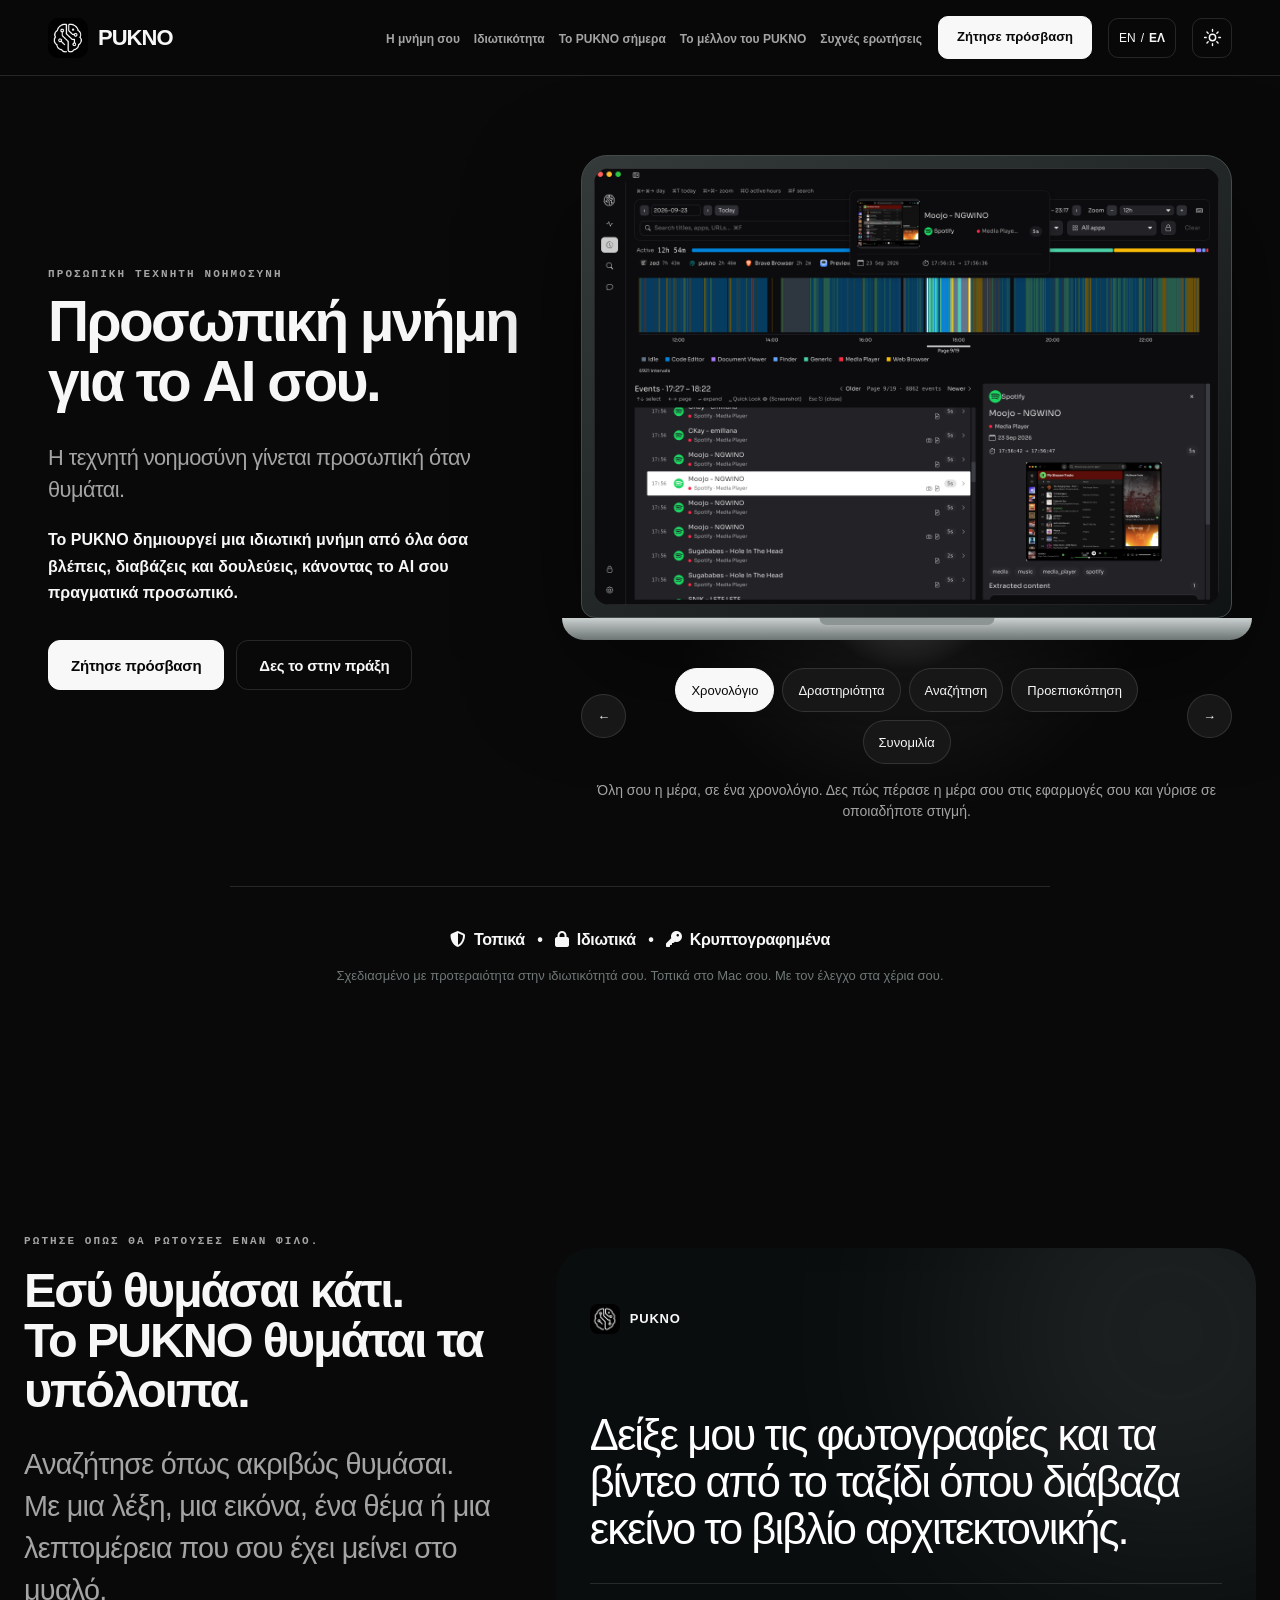
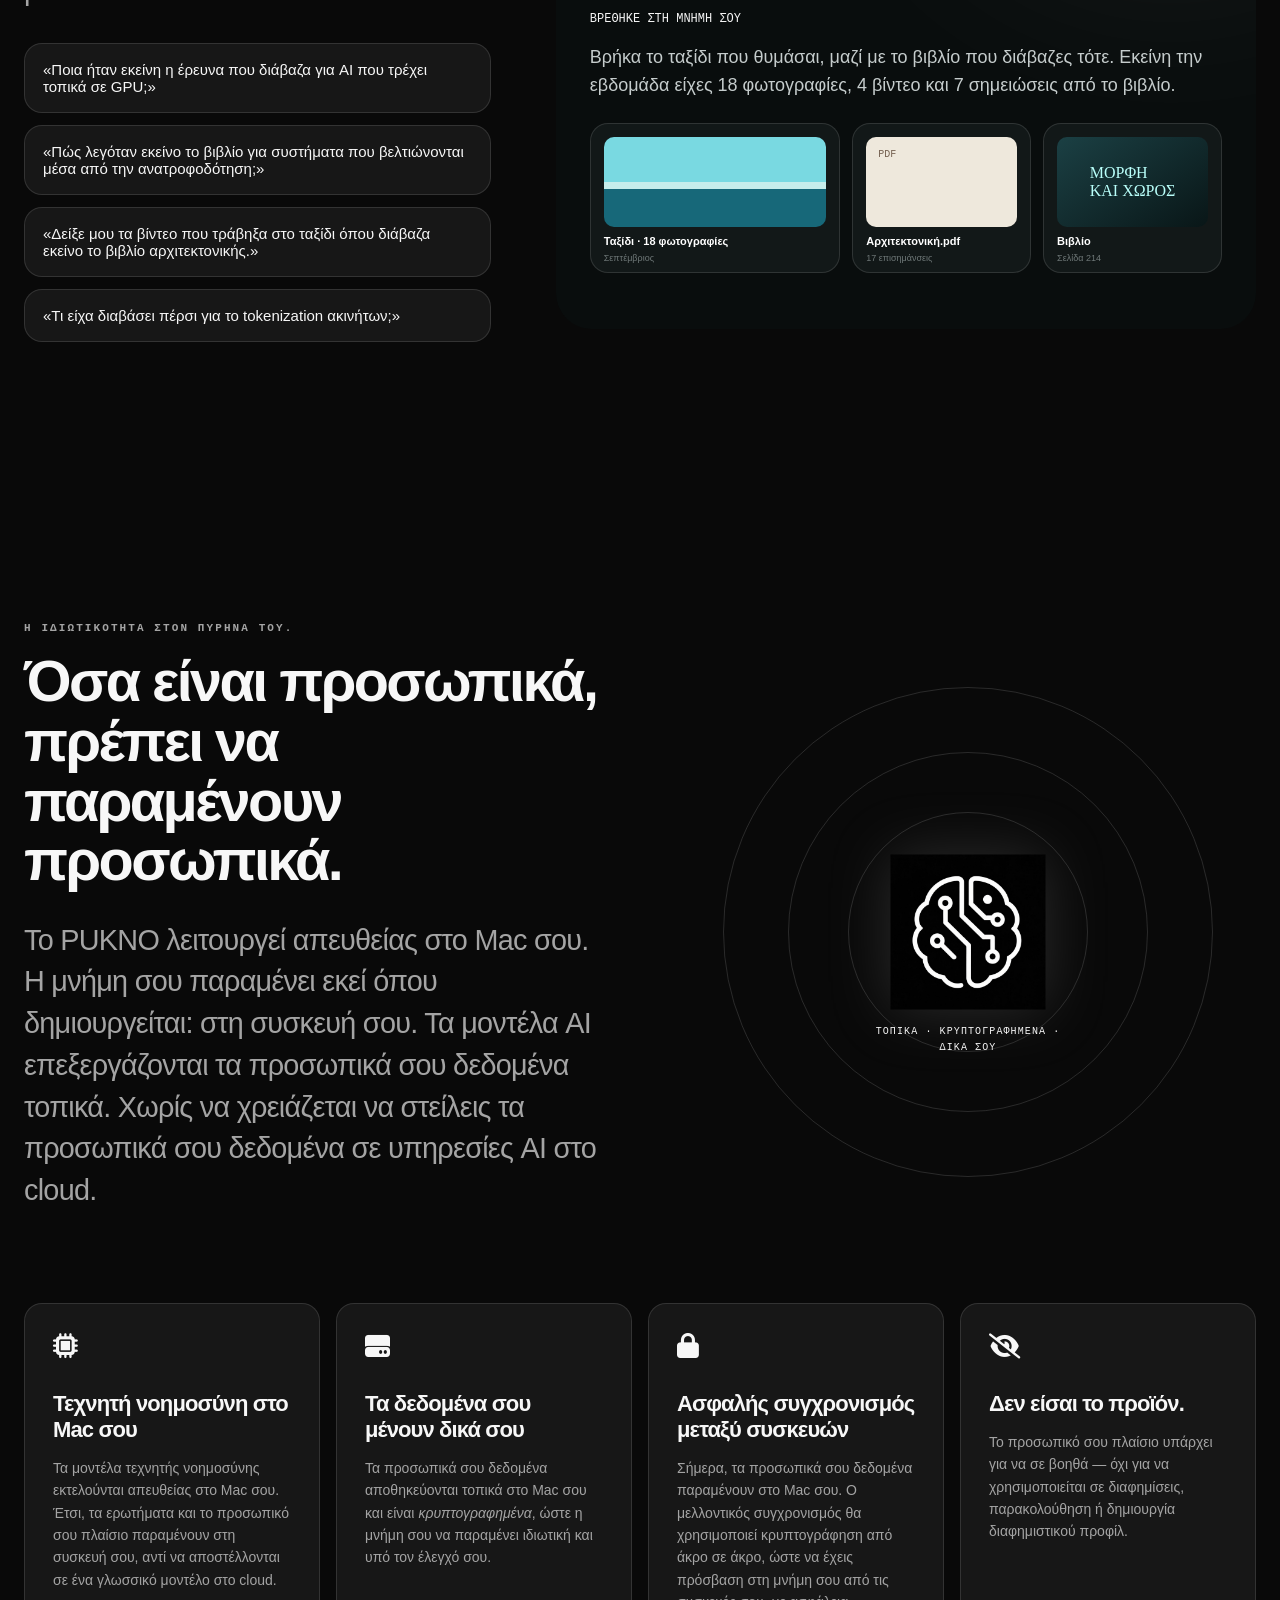
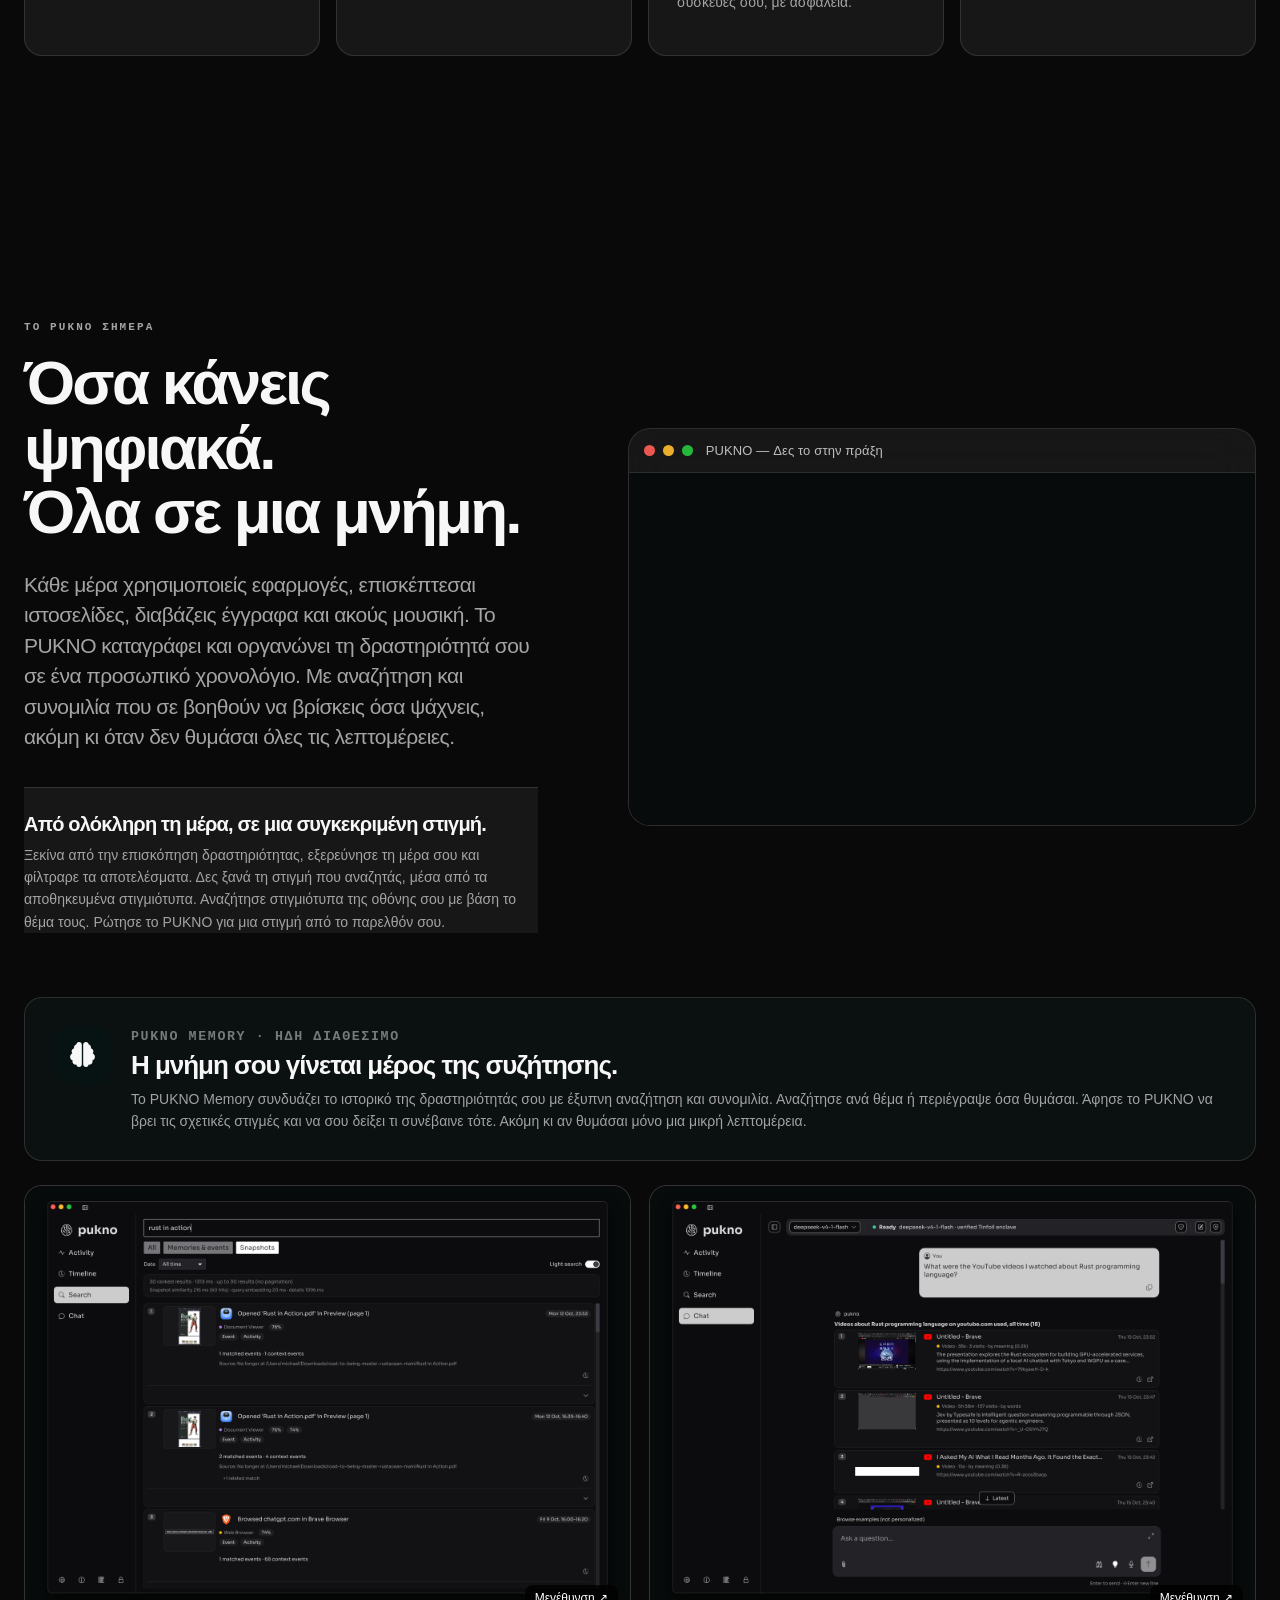
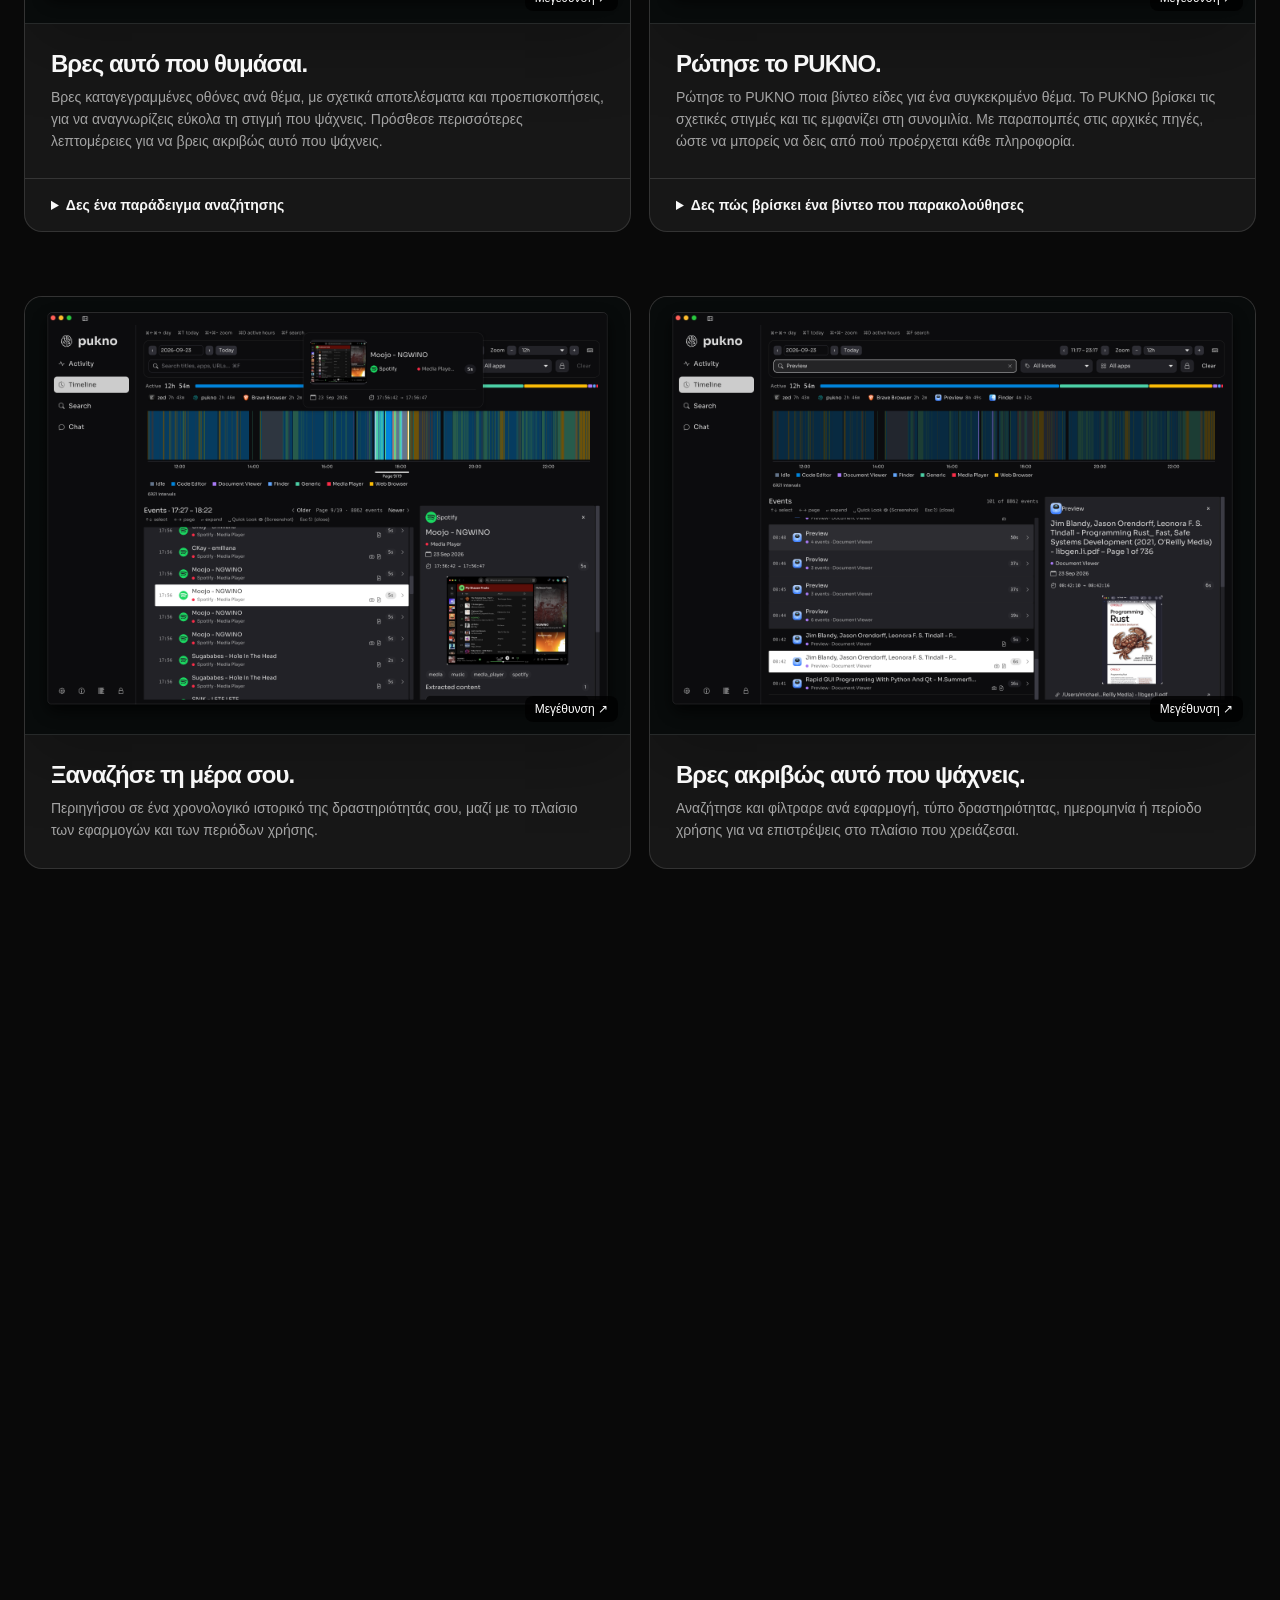
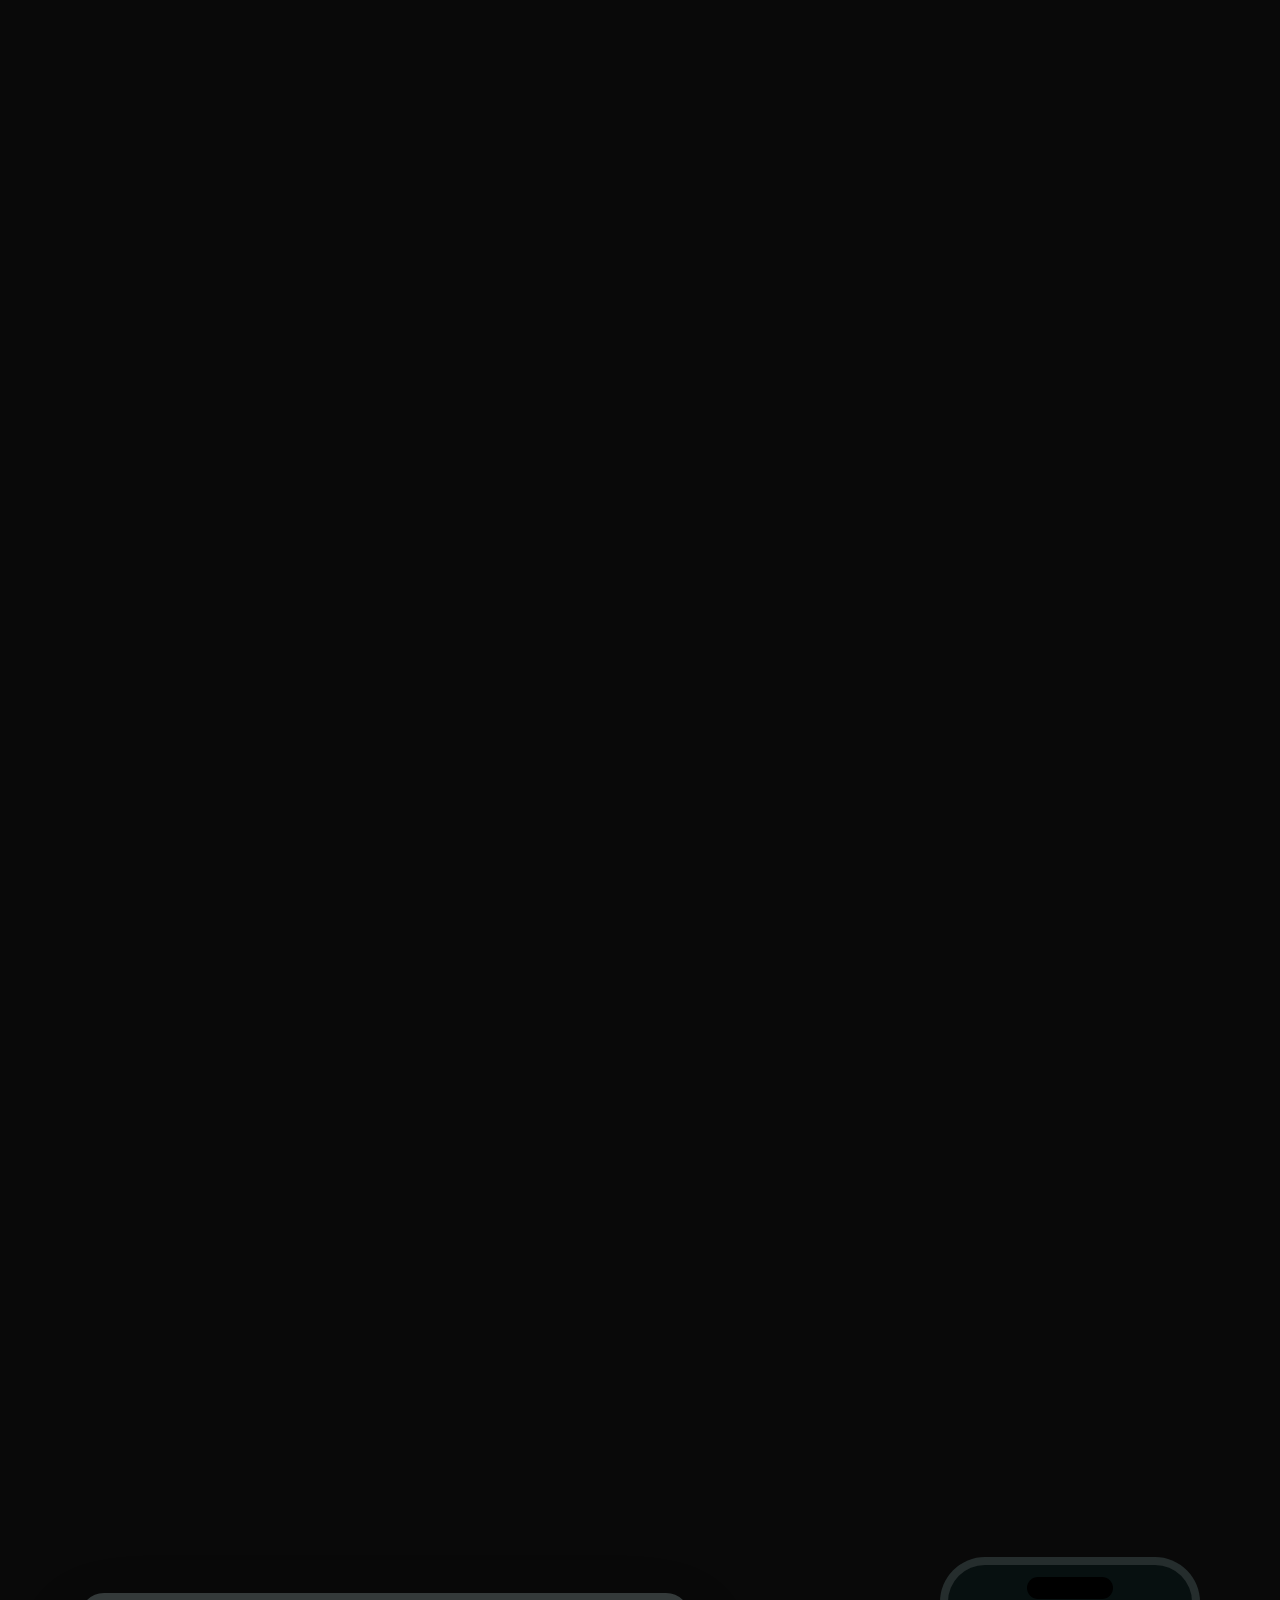
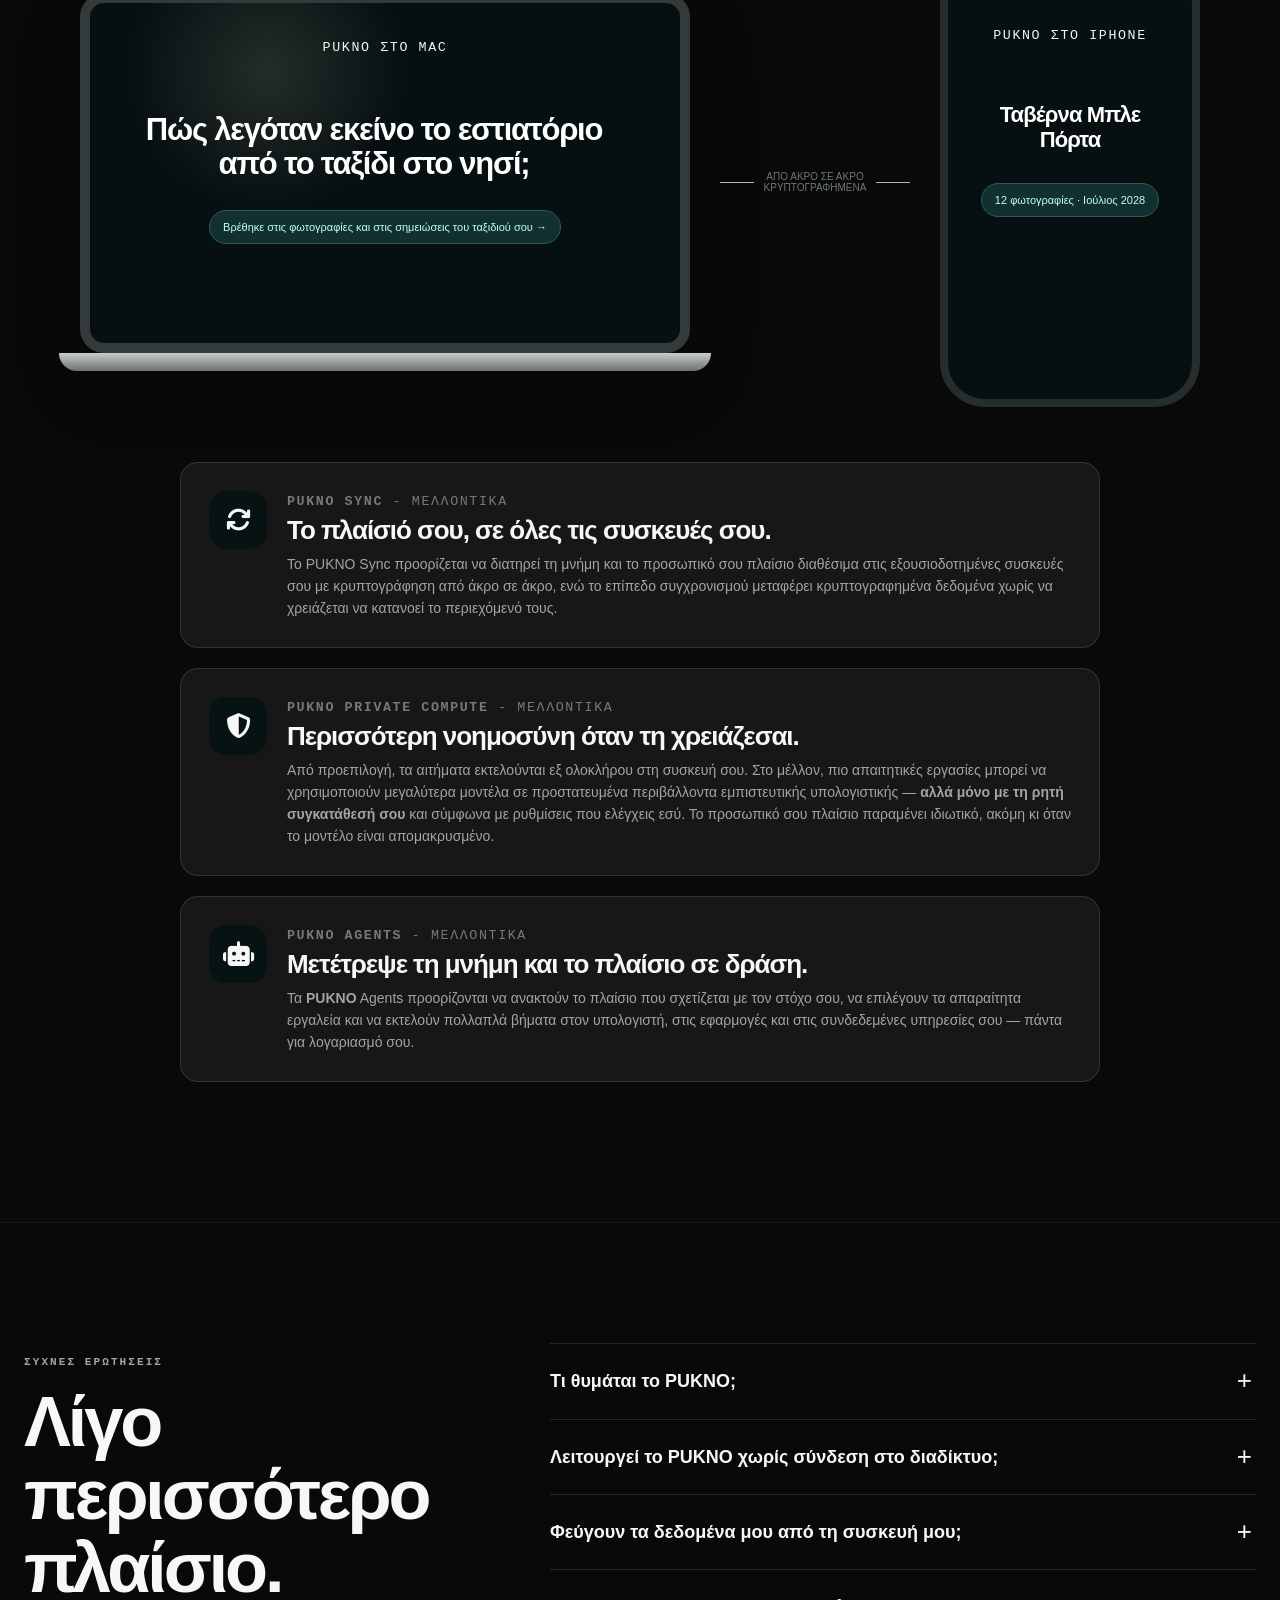
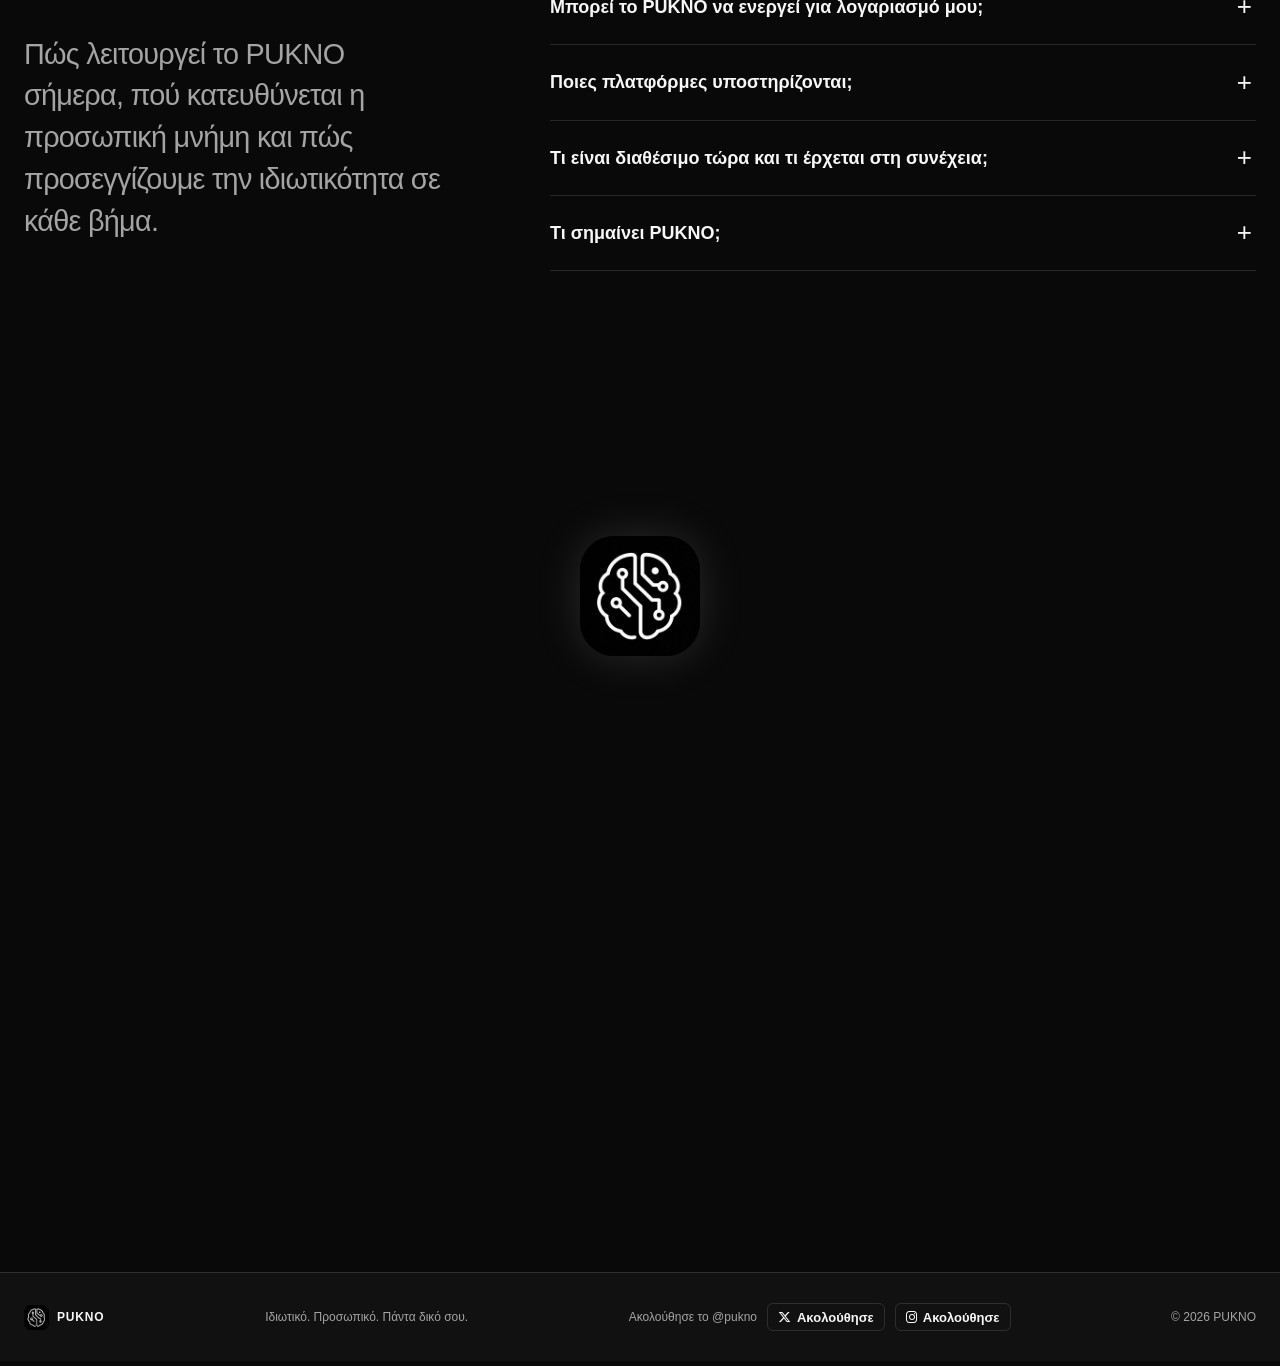
==== commit 31bc23f6: "Fix copy, hero and replace with sidebar closed screenshots" ====
--- a/index-el.html
+++ b/index-el.html
@@ -89,13 +89,11 @@
                     </div>
 
 
-                    <h1 class="reveal">Η ζωή σου.<br><span class="gradient">Η μνήμη σου.</span></h1>
-
-                    <p class="lead reveal">Το PUKNO είναι ο προσωπικός σου βοηθός AI μνήμης<br>
-
-                    </p>
+                    <h1 class="reveal">Προσωπική μνήμη<br><span class="gradient">για το AI σου.</span></h1>
+
+                    <p class="lead reveal">Η τεχνητή νοημοσύνη γίνεται προσωπική όταν θυμάται.</p>
                     <p>
-                        <strong>Μια ιδιωτική μνήμη για όλα όσα βλέπεις, διαβάζεις και δουλεύεις. Φτιαγμένη για το Mac σου. Σχεδιασμένη να παραμένει δική σου.</strong>
+                        <strong>Το PUKNO δημιουργεί μια ιδιωτική μνήμη από όλα όσα βλέπεις, διαβάζεις και δουλεύεις, κάνοντας το AI σου πραγματικά προσωπικό.</strong>
                     </p>
 
 
@@ -116,7 +114,7 @@
                                 <figure class="hero-slide hero-slide--fill" id="hero-slide-timeline" role="group"
                                     aria-roledescription="slide" aria-label="1 από 5: Χρονολόγιο"
                                     data-caption="Όλη σου η μέρα, σε ένα χρονολόγιο. Δες πώς πέρασε η μέρα σου στις εφαρμογές σου και γύρισε σε οποιαδήποτε στιγμή.">
-                                    <img src="assets/screenshots/darkmode/3_pukno_screen_timeline.png"
+                                    <img src="assets/screenshots/darkmode/3_pukno_screen_timeline_sidebar_closed.png"
                                         alt="Χρονολόγιο ημέρας του PUKNO με ιστόγραμμα δραστηριότητας, λίστα συμβάντων και επιλεγμένο συμβάν Spotify"
                                         decoding="async" fetchpriority="high">
                                 </figure>
@@ -124,7 +122,7 @@
                                     aria-roledescription="slide" aria-label="2 από 5: Δραστηριότητα"
                                     data-caption="Η δραστηριότητά σου με μια ματιά. Δες πόσο χρόνο αφιερώνεις, πόσες δραστηριότητες καταγράφηκαν και ποιες εφαρμογές χρησιμοποιείς περισσότερο."
                                     hidden>
-                                    <img src="assets/screenshots/darkmode/2_pukno_screen_activity.png"
+                                    <img src="assets/screenshots/darkmode/2_pukno_screen_activity_sidebar_closed.png"
                                         alt="Επισκόπηση δραστηριότητας του PUKNO με συνολικά συμβάντα, ενεργό χρόνο και συχνά χρησιμοποιούμενες εφαρμογές"
                                         decoding="async" loading="lazy">
                                 </figure>
@@ -133,7 +131,7 @@
                                     aria-roledescription="slide" aria-label="3 από 5: Αναζήτηση"
                                     data-caption="Βρες ακριβώς αυτό που ψάχνεις. Αναζήτησε στο ιστορικό σου και περιόρισε τα αποτελέσματα με φίλτρα."
                                     hidden>
-                                    <img src="assets/screenshots/darkmode/3_pukno_screen_timeline_search.png"
+                                    <img src="assets/screenshots/darkmode/3_pukno_screen_timeline_search_sidebar_closed.png"
                                         alt="Αποτελέσματα αναζήτησης για Rust στο χρονολόγιο του PUKNO με φίλτρα δραστηριότητας και ημερομηνίας"
                                         decoding="async" loading="lazy">
                                 </figure>
@@ -141,7 +139,7 @@
                                     aria-roledescription="slide" aria-label="4 από 5: Προεπισκόπηση"
                                     data-caption="Ξαναδές όσα είδες. Δες ξανά οποιοδήποτε αποθηκευμένο στιγμιότυπο της οθόνης σου."
                                     hidden>
-                                    <img src="assets/screenshots/darkmode/3_pukno_screen_timeline_quicklook.png"
+                                    <img src="assets/screenshots/darkmode/3_pukno_screen_timeline_search_quicklook_sidebar_closed.png"
                                         alt="Προεπισκόπηση του PUKNO με καταγεγραμμένο στιγμιότυπο του Spotify"
                                         decoding="async" loading="lazy">
                                 </figure>
@@ -149,7 +147,7 @@
                                     aria-roledescription="slide" aria-label="5 από 5: Συνομιλία"
                                     data-caption="Η τεχνητή νοημοσύνη, στο Mac σου. Επίλεξε το μοντέλο AI που προτιμάς και διατήρησε τις συνομιλίες σου δίπλα στο ιστορικό της δραστηριότητάς σου."
                                     hidden>
-                                    <img src="assets/screenshots/darkmode/5_pukno_screen_chat_timeline.png"
+                                    <img src="assets/screenshots/darkmode/5_pukno_screen_chat_timeline_sidebar_closed.png"
                                         alt="Συνομιλία του PUKNO που ανακαλεί τη δραστηριότητα του προηγούμενου απογεύματος, με συμβάντα και χρονικές σημάνσεις"
                                         decoding="async" loading="lazy">
                                 </figure>
--- a/assets/site.css
+++ b/assets/site.css
@@ -4155,13 +4155,16 @@
 .hero h1 { font-weight: 800; letter-spacing: -.082em; line-height: .96; }
 .hero .lead { font-weight: 400; letter-spacing: -.025em; }
 .hero-copy > p, .hero-copy > .reveal p { color: var(--mono-muted); line-height: 1.65; }
+
 .hero-copy > p strong { color: var(--mono-ink); font-weight: 650; }
 .hero-sub, [data-theme="light"] .hero-sub { color: var(--mono-ink); }
 .hero-details { border-top: 1px solid var(--mono-border); color: var(--mono-muted); }
 .hero-logo { box-shadow: none; }
 @media (min-width: 981px) {
     .hero--split .hero-layout { grid-template-columns: minmax(0, .88fr) minmax(0, 1.22fr); align-items: center; gap: clamp(45px, 5vw, 85px); }
-    .hero--split h1 { font-size: clamp(61px, 6.3vw, 104px); }
+    .hero--split .hero-copy { container-type: inline-size; }
+    .hero--split h1 { font-size: min(93.5px, 13.2cqw); white-space: nowrap; }
+    html[lang="el"] .hero--split h1 { font-size: min(67.1px, 12.1cqw); }
     .hero--split .lead { font-size: clamp(19px, 1.7vw, 23px); }
 }
 /* Product screenshots remain the original local assets; only their framing changes. */
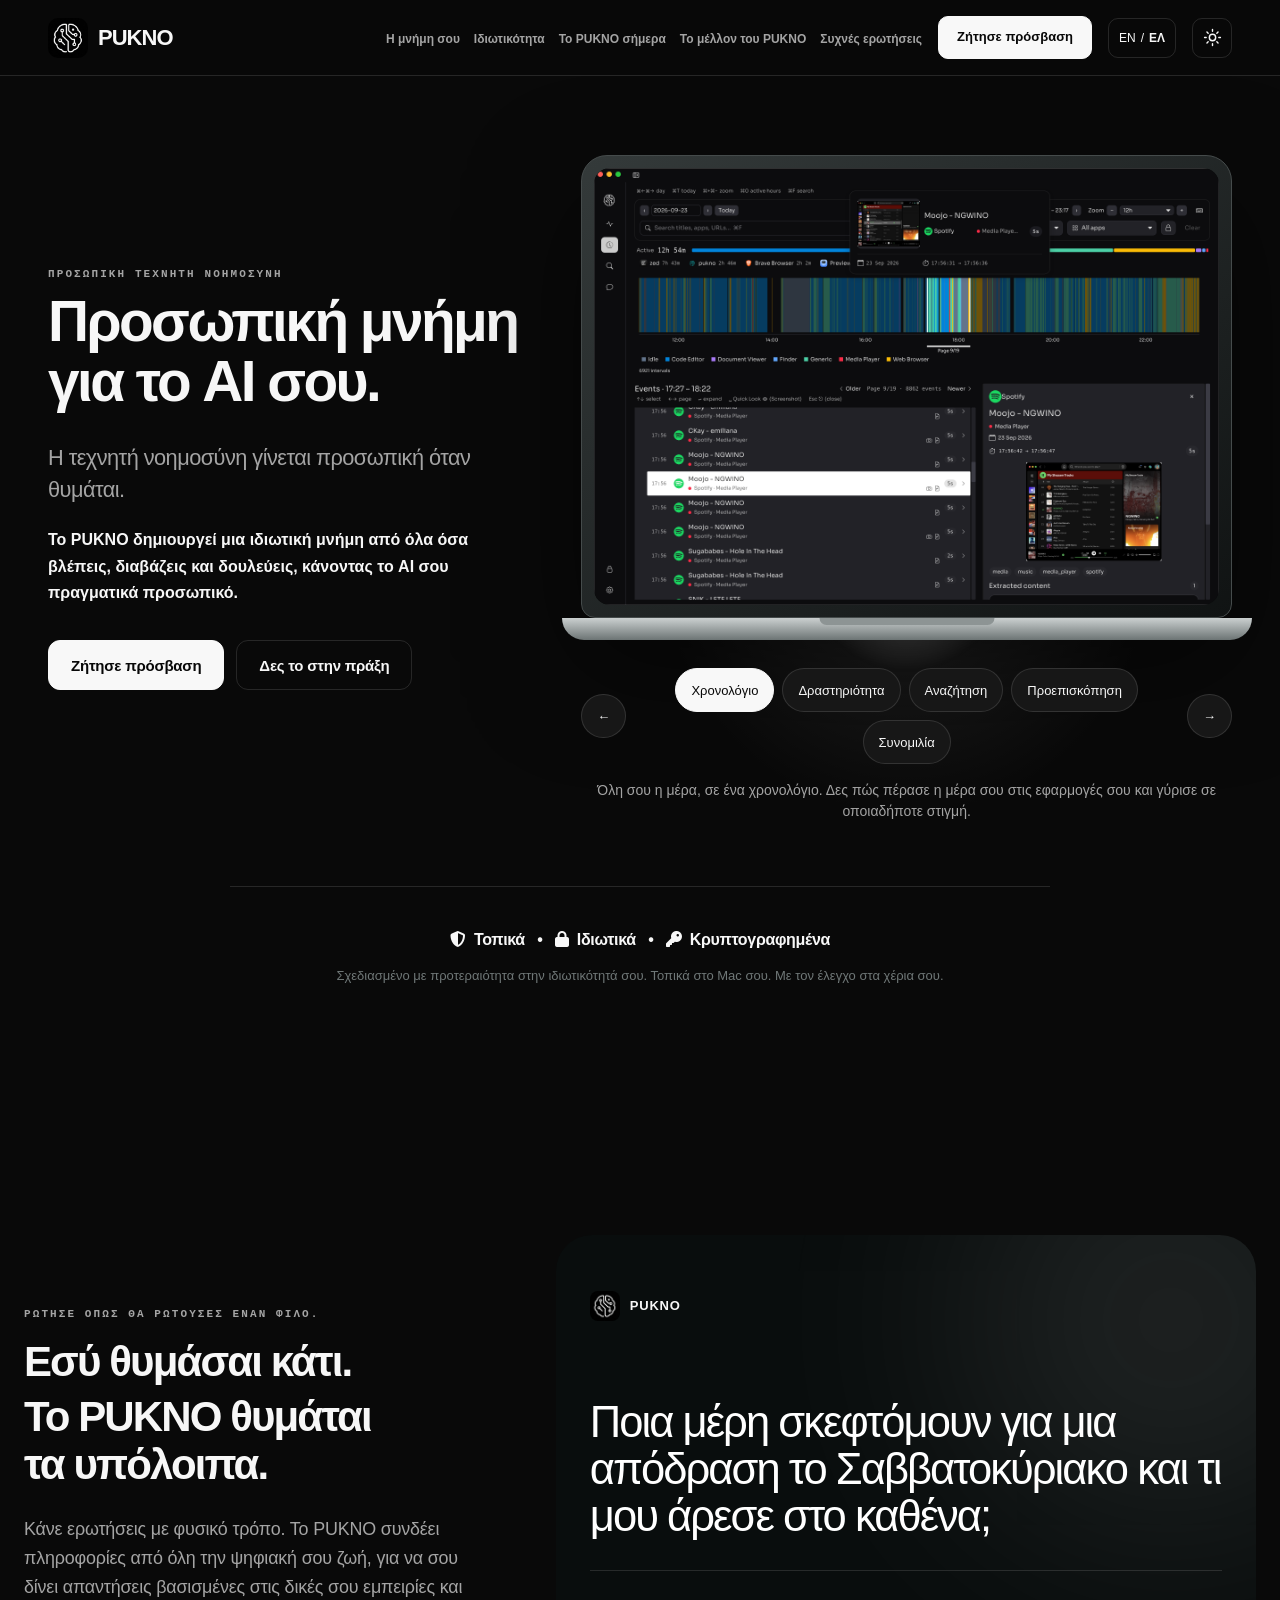
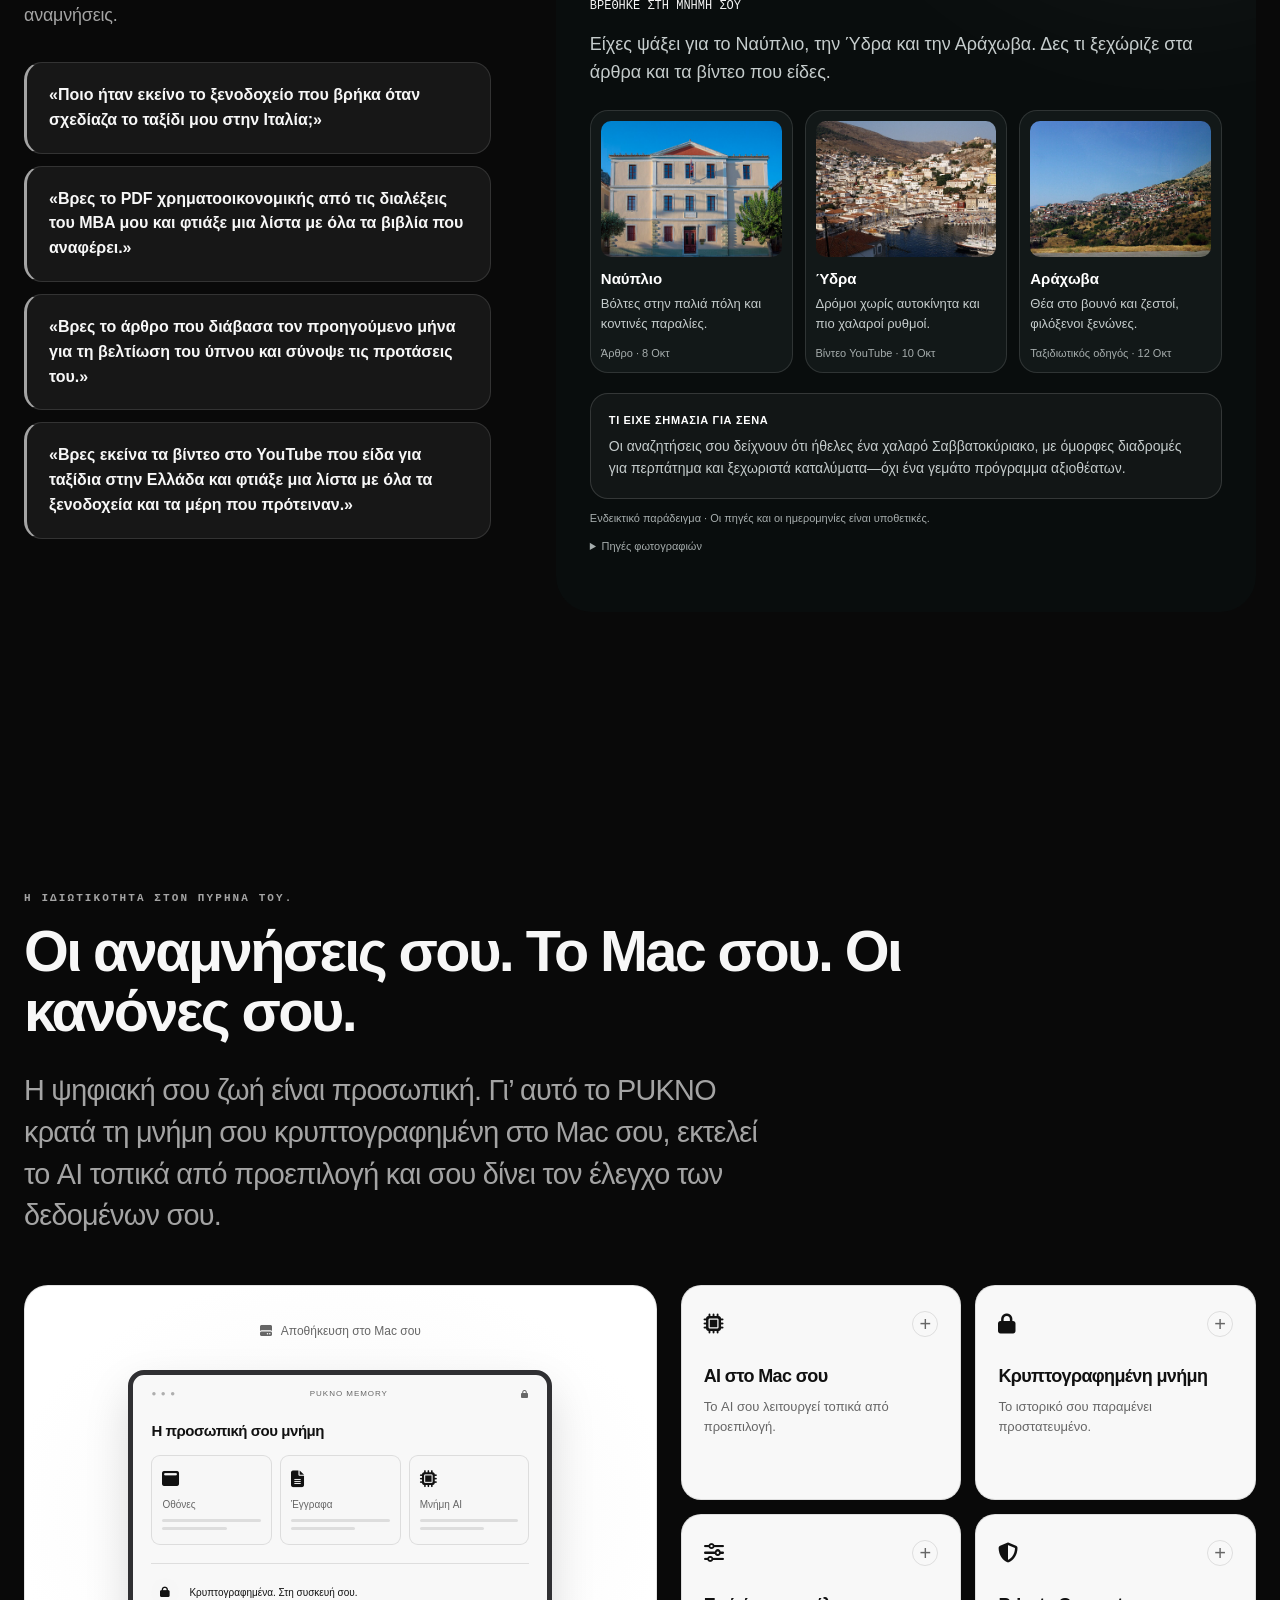
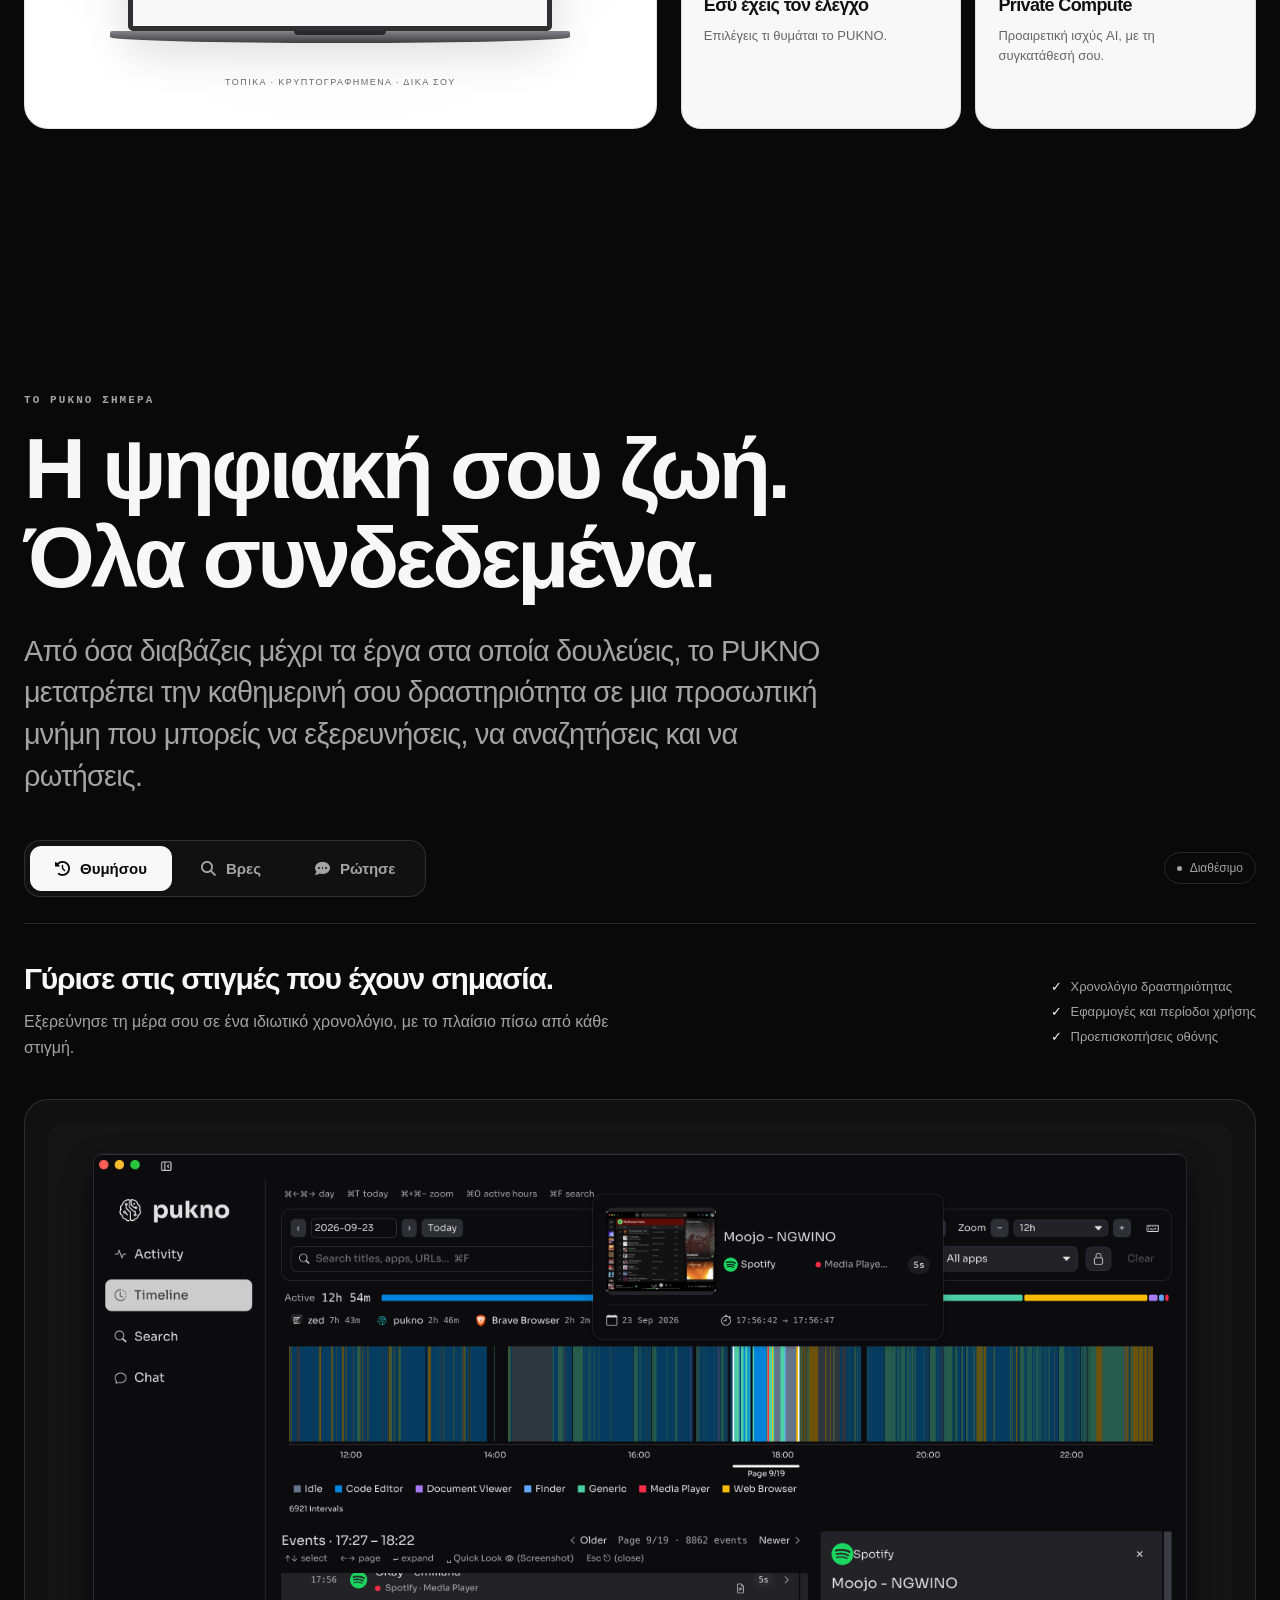
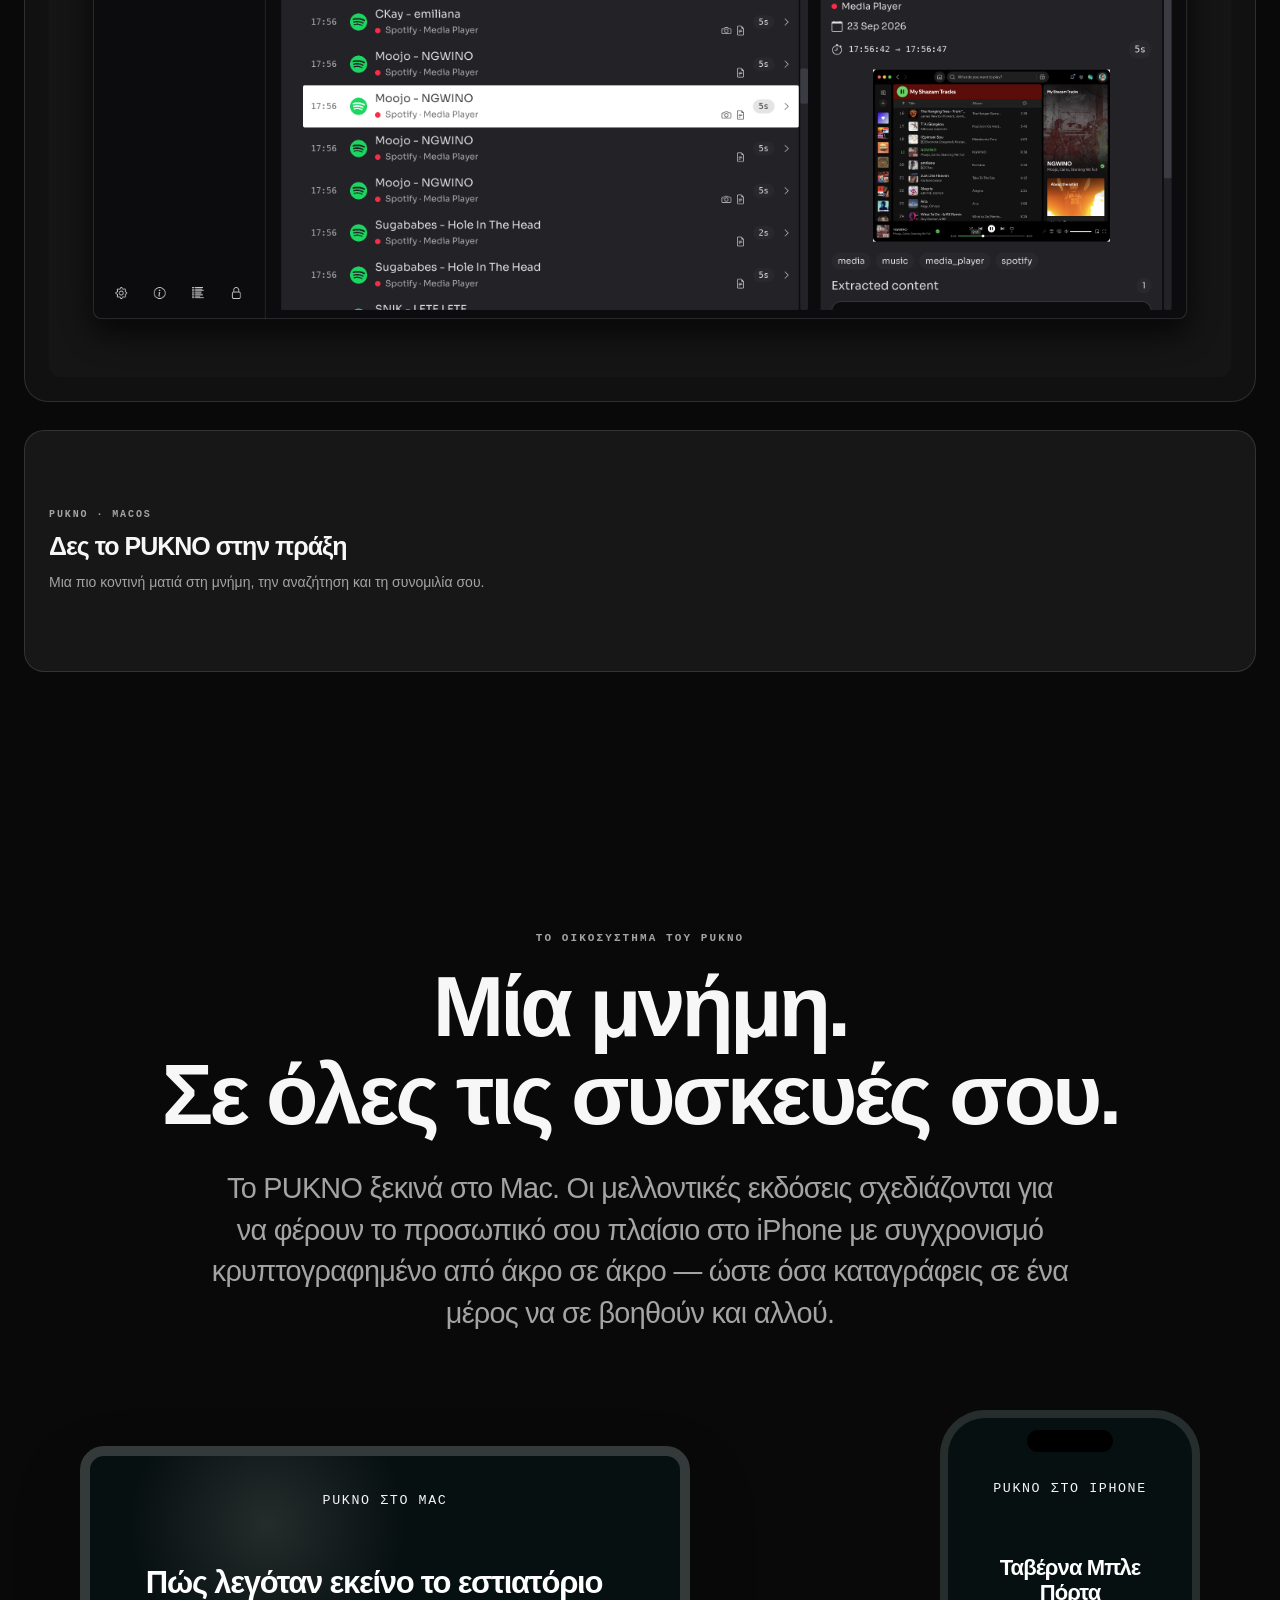
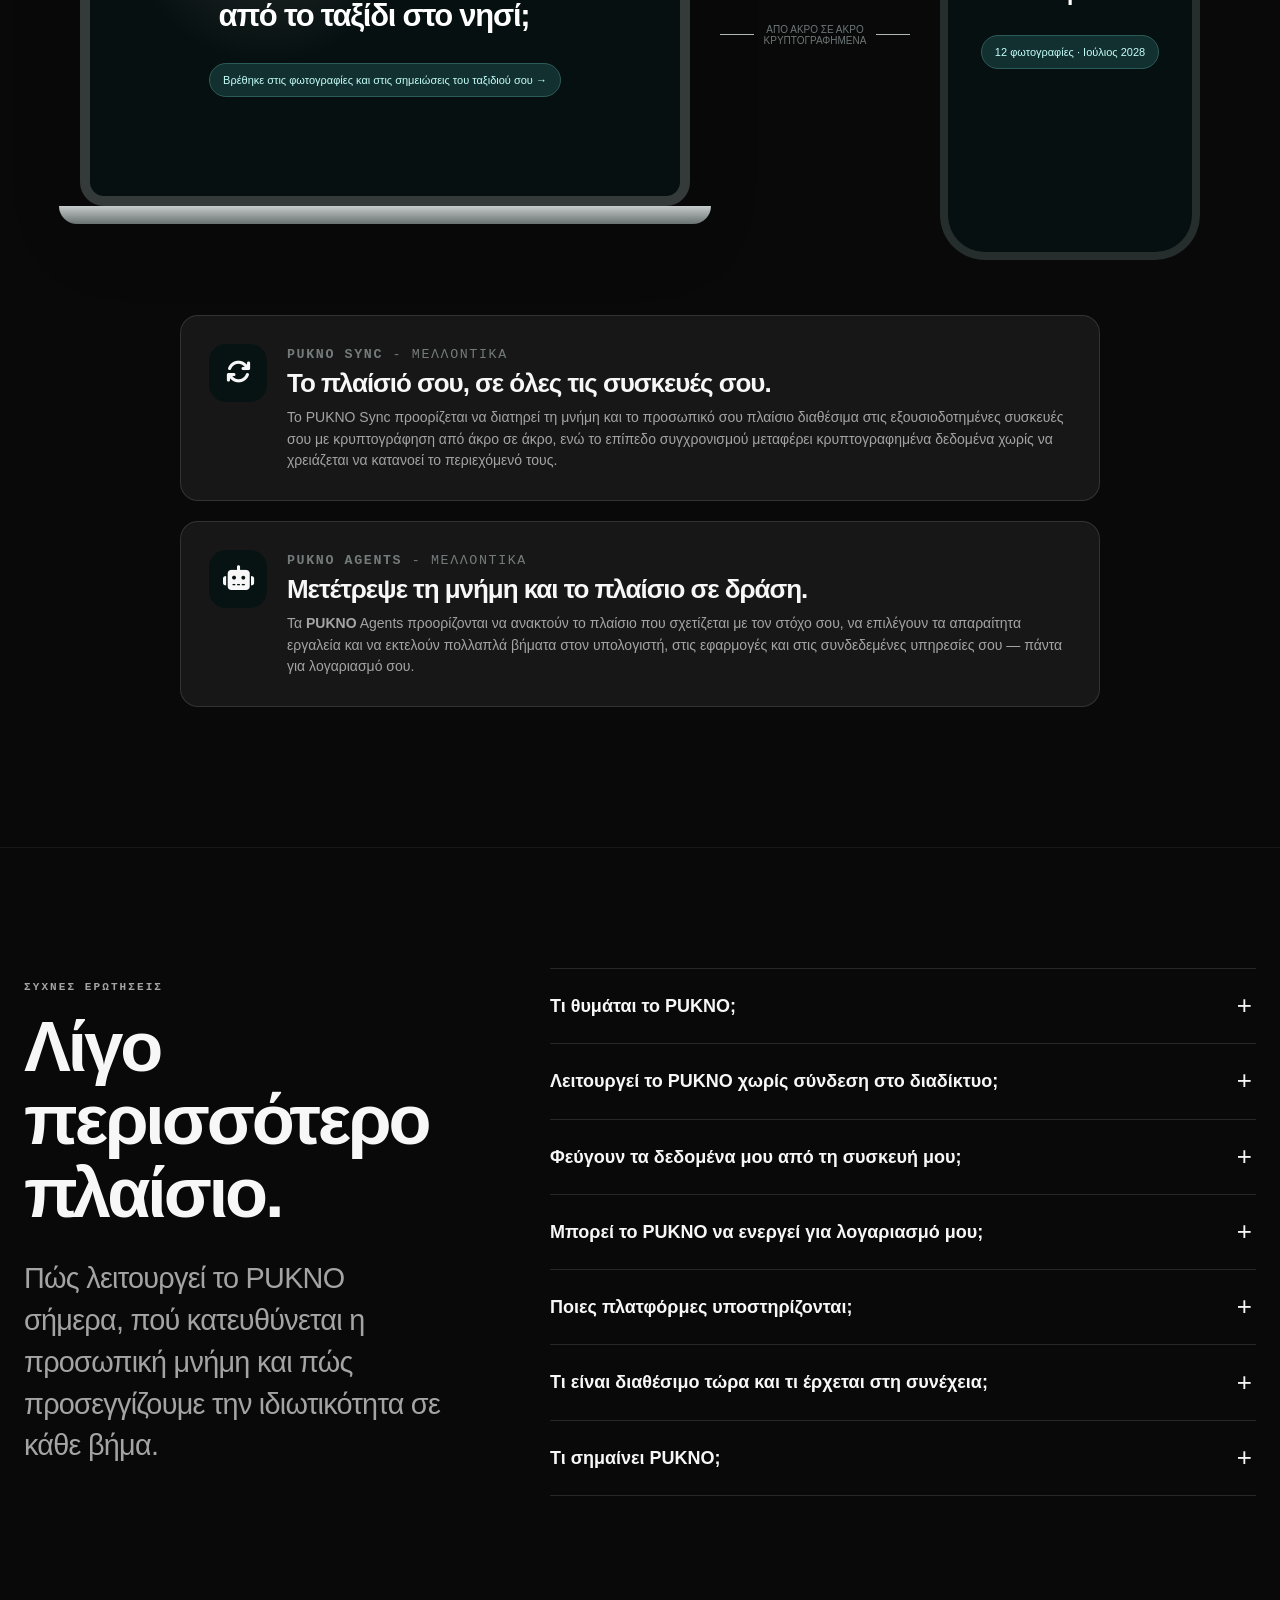
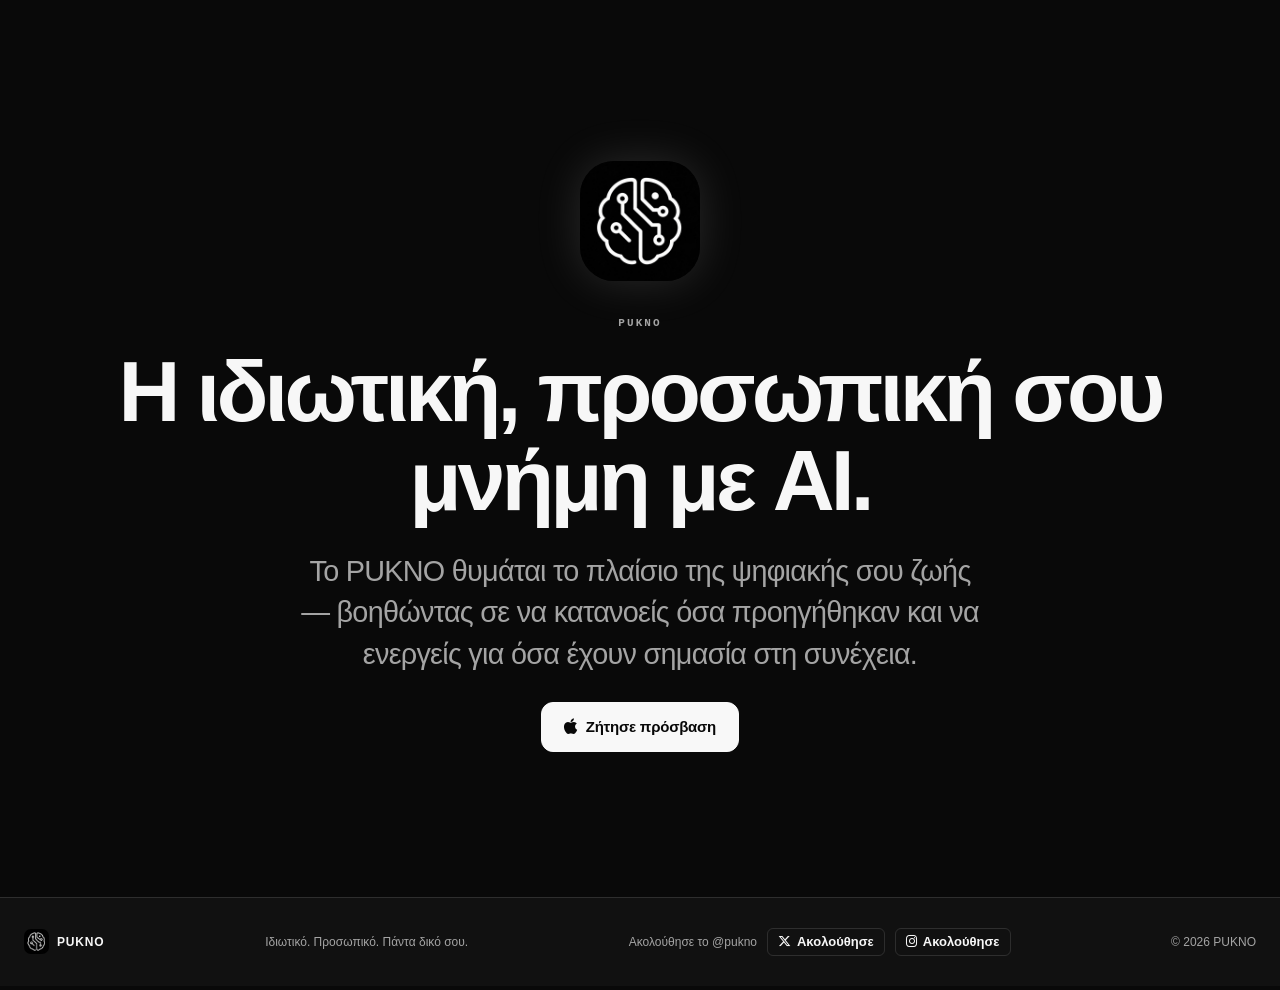
==== commit 5108b33c: "Improvements in all sections" ====
--- a/index-el.html
+++ b/index-el.html
@@ -217,39 +217,57 @@
                 <div class="ask-wrap">
                     <div>
                         <div class="eyebrow reveal">Ρώτησε όπως θα ρωτούσες έναν φίλο.</div>
-                        <h2 class="display reveal">Εσύ θυμάσαι κάτι.<br>Το PUKNO θυμάται τα υπόλοιπα.</h2>
-                        <p class="lead reveal">Αναζήτησε όπως ακριβώς θυμάσαι. Με μια λέξη, μια εικόνα, ένα θέμα ή μια
-                            λεπτομέρεια που σου έχει μείνει στο μυαλό.</p>
+                        <h2 class="display reveal"><span>Εσύ θυμάσαι κάτι.</span><span>Το PUKNO θυμάται τα υπόλοιπα.</span></h2>
+                        <p class="lead reveal">Κάνε ερωτήσεις με φυσικό τρόπο. Το PUKNO συνδέει πληροφορίες από όλη την ψηφιακή σου ζωή, για να σου δίνει απαντήσεις βασισμένες στις δικές σου εμπειρίες και αναμνήσεις.</p>
                         <div class="ask-list reveal">
-                            <div>«Ποια ήταν εκείνη η έρευνα που διάβαζα για AI που τρέχει τοπικά σε GPU;»</div>
-                            <div>«Πώς λεγόταν εκείνο το βιβλίο για συστήματα που βελτιώνονται μέσα από την
-                                ανατροφοδότηση;»</div>
-                            <div>«Δείξε μου τα βίντεο που τράβηξα στο ταξίδι όπου διάβαζα εκείνο το βιβλίο
-                                αρχιτεκτονικής.»</div>
-                            <div>«Τι είχα διαβάσει πέρσι για το tokenization ακινήτων;»</div>
+                            <div>«Ποιο ήταν εκείνο το ξενοδοχείο που βρήκα όταν σχεδίαζα το ταξίδι μου στην Ιταλία;»</div>
+                            <div>«Βρες το PDF χρηματοοικονομικής από τις διαλέξεις του MBA μου και φτιάξε μια λίστα με όλα τα βιβλία που αναφέρει.»</div>
+                            <div>«Βρες το άρθρο που διάβασα τον προηγούμενο μήνα για τη βελτίωση του ύπνου και σύνοψε τις προτάσεις του.»</div>
+                            <div>«Βρες εκείνα τα βίντεο στο YouTube που είδα για ταξίδια στην Ελλάδα και φτιάξε μια λίστα με όλα τα ξενοδοχεία και τα μέρη που πρότειναν.»</div>
                         </div>
                     </div>
                     <div class="phone-card reveal">
                         <div class="assistant-mark"><img
                                 src="assets/pukno-logo-darkmode.JPG" data-dark-src="assets/pukno-logo-darkmode.JPG" data-light-src="assets/pukno-logo-lightmode.JPG"
                                 alt="">PUKNO</div>
-                        <div class="bigq">Δείξε μου τις φωτογραφίες και τα βίντεο από το ταξίδι όπου διάβαζα εκείνο το
-                            βιβλίο αρχιτεκτονικής.</div>
+                        <div class="bigq">Ποια μέρη σκεφτόμουν για μια απόδραση το Σαββατοκύριακο και τι μου άρεσε στο καθένα;</div>
                         <div class="response">
                             <div class="response-label">ΒΡΕΘΗΚΕ ΣΤΗ ΜΝΗΜΗ ΣΟΥ</div>
-                            <p>Βρήκα το ταξίδι που θυμάσαι, μαζί με το βιβλίο που διάβαζες τότε. Εκείνη την εβδομάδα
-                                είχες 18 φωτογραφίες, 4 βίντεο και 7 σημειώσεις από το βιβλίο.</p>
-                            <div class="result-strip">
-                                <div class="result">
-                                    <div class="rvis"></div><b>Ταξίδι · 18 φωτογραφίες</b><small>Σεπτέμβριος</small>
-                                </div>
-                                <div class="result">
-                                    <div class="rvis"></div><b>Αρχιτεκτονική.pdf</b><small>17 επισημάνσεις</small>
-                                </div>
-                                <div class="result">
-                                    <div class="rvis">ΜΟΡΦΗ<br>ΚΑΙ ΧΩΡΟΣ</div><b>Βιβλίο</b><small>Σελίδα 214</small>
-                                </div>
+                            <p>Είχες ψάξει για το Ναύπλιο, την Ύδρα και την Αράχωβα. Δες τι ξεχώριζε στα άρθρα και τα βίντεο που είδες.</p>
+                            <div class="destination-results">
+                                <article class="destination-card">
+                                    <img src="assets/destinations/nafplio.jpg" alt="Το Δημαρχείο Ναυπλίου στην παλιά πόλη" width="960" height="640" loading="lazy" decoding="async">
+                                    <h3>Ναύπλιο</h3>
+                                    <p>Βόλτες στην παλιά πόλη και κοντινές παραλίες.</p>
+                                    <small>Άρθρο · 8 Οκτ</small>
+                                </article>
+                                <article class="destination-card">
+                                    <img src="assets/destinations/hydra.jpg" alt="Η πόλη και το λιμάνι της Ύδρας" width="960" height="634" loading="lazy" decoding="async">
+                                    <h3>Ύδρα</h3>
+                                    <p>Δρόμοι χωρίς αυτοκίνητα και πιο χαλαροί ρυθμοί.</p>
+                                    <small>Βίντεο YouTube · 10 Οκτ</small>
+                                </article>
+                                <article class="destination-card">
+                                    <img src="assets/destinations/arachova.jpg" alt="Η Αράχωβα στην πλαγιά του βουνού" width="960" height="638" loading="lazy" decoding="async">
+                                    <h3>Αράχωβα</h3>
+                                    <p>Θέα στο βουνό και ζεστοί, φιλόξενοι ξενώνες.</p>
+                                    <small>Ταξιδιωτικός οδηγός · 12 Οκτ</small>
+                                </article>
                             </div>
+                            <aside class="destination-insight">
+                                <h3>ΤΙ ΕΙΧΕ ΣΗΜΑΣΙΑ ΓΙΑ ΣΕΝΑ</h3>
+                                <p>Οι αναζητήσεις σου δείχνουν ότι ήθελες ένα χαλαρό Σαββατοκύριακο, με όμορφες διαδρομές για περπάτημα και ξεχωριστά καταλύματα—όχι ένα γεμάτο πρόγραμμα αξιοθέατων.</p>
+                            </aside>
+                            <p class="destination-demo">Ενδεικτικό παράδειγμα · Οι πηγές και οι ημερομηνίες είναι υποθετικές.</p>
+                            <details class="destination-credits">
+                                <summary>Πηγές φωτογραφιών</summary>
+                                <p>Μικρογραφίες από το Wikimedia Commons, με περικοπή για την προβολή. Οι άδειες αφορούν μόνο τις φωτογραφίες.</p>
+                                <ul>
+                                    <li><a href="https://commons.wikimedia.org/wiki/File:Δημαρχείο_Ναυπλίου,_Nafplio_Town_Hall.jpg">Nafplio Town Hall — Apaleutos25</a> · <a href="https://creativecommons.org/licenses/by-sa/4.0/">CC BY-SA 4.0</a></li>
+                                    <li><a href="https://commons.wikimedia.org/wiki/File:Hydra_town_01.jpg">Hydra town — Herbert Ortner, Vienna, Austria</a> · <a href="https://creativecommons.org/licenses/by/3.0/">CC BY 3.0</a></li>
+                                    <li><a href="https://commons.wikimedia.org/wiki/File:GR-arachova.jpg">Arachova — User: Bgabel at wikivoyage shared</a> · <a href="https://creativecommons.org/licenses/by-sa/3.0/">CC BY-SA 3.0</a></li>
+                                </ul>
+                            </details>
                         </div>
                     </div>
                 </div>
@@ -260,315 +278,93 @@
 
 
 
-        <section class="section dark privacy" id="privacy">
+        <section class="section dark privacy" id="privacy" aria-labelledby="privacy-heading">
             <div class="container">
-                <div class="privacy-grid">
-                    <div>
-                        <div class="eyebrow cyan reveal">Η ιδιωτικότητα στον πυρήνα του.</div>
-                        <h2 class="display reveal">Όσα είναι προσωπικά,<br>πρέπει να παραμένουν προσωπικά.</h2>
-                        <p class="lead reveal">Το PUKNO λειτουργεί απευθείας στο Mac σου. Η μνήμη σου παραμένει εκεί
-                            όπου δημιουργείται: στη συσκευή σου. Τα μοντέλα AI επεξεργάζονται τα προσωπικά σου δεδομένα
-                            τοπικά. Χωρίς να χρειάζεται να στείλεις τα προσωπικά σου δεδομένα σε υπηρεσίες AI στο cloud.
-                        </p>
-                    </div>
-                    <div class="privacy-visual reveal">
-                        <div class="ring r1"></div>
-                        <div class="ring r2"></div>
-                        <div class="ring r3"></div>
-                        <div class="core"><img src="assets/pukno-logo-darkmode.JPG" data-dark-src="assets/pukno-logo-darkmode.JPG" data-light-src="assets/pukno-logo-lightmode.JPG" alt=""><span>ΤΟΠΙΚΑ · ΚΡΥΠΤΟΓΡΑΦΗΜΕΝΑ · ΔΙΚΑ
-                                ΣΟΥ</span>
+                <div class="privacy-heading">
+                    <div class="eyebrow cyan reveal">Η ιδιωτικότητα στον πυρήνα του.</div>
+                    <h2 class="display reveal" id="privacy-heading">Οι αναμνήσεις σου. Το Mac σου. Οι κανόνες σου.</h2>
+                    <p class="lead reveal">Η ψηφιακή σου ζωή είναι προσωπική. Γι’ αυτό το PUKNO κρατά τη μνήμη σου κρυπτογραφημένη στο Mac σου, εκτελεί το AI τοπικά από προεπιλογή και σου δίνει τον έλεγχο των δεδομένων σου.</p>
+                </div>
+                <div class="privacy-layout">
+                    <div class="privacy-mac-stage" role="img" aria-label="Απεικόνιση οθονών, εγγράφων και μνήμης AI κρυπτογραφημένων μέσα στο Mac σου">
+                        <div class="privacy-local" aria-hidden="true"><i class="fa-solid fa-hard-drive"></i> Αποθήκευση στο Mac σου</div>
+                        <div class="privacy-mac" aria-hidden="true">
+                            <div class="privacy-mac-screen">
+                                <div class="privacy-window-bar"><span>● ● ●</span><span>PUKNO MEMORY</span><i class="fa-solid fa-lock"></i></div>
+                                <div class="privacy-memory-title">Η προσωπική σου μνήμη</div>
+                                <div class="privacy-memory-items"><div class="privacy-memory-item"><i class="fa-solid fa-window-maximize"></i><span>Οθόνες</span><b></b><b></b></div><div class="privacy-memory-item"><i class="fa-solid fa-file-lines"></i><span>Έγγραφα</span><b></b><b></b></div><div class="privacy-memory-item"><i class="fa-solid fa-microchip"></i><span>Μνήμη AI</span><b></b><b></b></div></div>
+                                <div class="privacy-vault"><span><i class="fa-solid fa-lock"></i></span><strong>Κρυπτογραφημένα. Στη συσκευή σου.</strong></div>
+                            </div>
+                            <div class="privacy-mac-base"></div>
                         </div>
-                    </div>
-                </div>
-                <div class="privacy3">
-                    <article class="pcard reveal">
-                        <div class="icon"><i class="fa-solid fa-microchip"></i></div>
-                        <h3>Τεχνητή νοημοσύνη στο Mac σου</h3>
-                        <p>Τα μοντέλα τεχνητής νοημοσύνης εκτελούνται απευθείας στο Mac σου. Έτσι, τα ερωτήματα και το
-                            προσωπικό σου πλαίσιο παραμένουν στη συσκευή σου, αντί να αποστέλλονται σε ένα γλωσσικό
-                            μοντέλο στο cloud.</p>
-                    </article>
-                    <article class="pcard reveal">
-                        <div class="icon"><i class="fa-solid fa-hard-drive"></i></div>
-                        <h3>Τα δεδομένα σου μένουν δικά σου</h3>
-                        <p>Τα προσωπικά σου δεδομένα αποθηκεύονται τοπικά στο Mac σου και είναι <i>κρυπτογραφημένα</i>,
-                            ώστε η μνήμη σου να παραμένει ιδιωτική και υπό τον έλεγχό σου.</p>
-                    </article>
-                    <article class="pcard reveal">
-                        <div class="icon"><i class="fa-solid fa-lock"></i></div>
-                        <h3>Ασφαλής συγχρονισμός μεταξύ συσκευών</h3>
-                        <p>Σήμερα, τα προσωπικά σου δεδομένα παραμένουν στο Mac σου. Ο μελλοντικός συγχρονισμός θα
-                            χρησιμοποιεί κρυπτογράφηση από άκρο σε άκρο, ώστε να έχεις πρόσβαση στη μνήμη σου από τις
-                            συσκευές σου, με ασφάλεια.</p>
-                    </article>
-                    <article class="pcard reveal">
-                        <div class="icon"><i class="fa-solid fa-eye-slash"></i></div>
-                        <h3>Δεν είσαι το προϊόν.</h3>
-                        <p>Το προσωπικό σου πλαίσιο υπάρχει για να σε βοηθά — όχι για να χρησιμοποιείται σε διαφημίσεις,
-                            παρακολούθηση ή δημιουργία διαφημιστικού προφίλ.</p>
-                    </article>
+                        <div class="privacy-device-caption" aria-hidden="true">ΤΟΠΙΚΑ · ΚΡΥΠΤΟΓΡΑΦΗΜΕΝΑ · ΔΙΚΑ ΣΟΥ</div>
+                    </div>
+                    <div class="privacy-cards">
+                        <button class="privacy-card" type="button" id="privacy-trigger-0" aria-expanded="false" aria-controls="privacy-detail-0" data-privacy-card>
+                            <span class="privacy-card-top"><i class="fa-solid fa-microchip" aria-hidden="true"></i><span class="privacy-plus" aria-hidden="true">+</span></span>
+                            <span class="privacy-card-title">AI στο Mac σου</span>
+                            <span class="privacy-card-summary">Το AI σου λειτουργεί τοπικά από προεπιλογή.</span>
+                        </button>
+                        <button class="privacy-card" type="button" id="privacy-trigger-1" aria-expanded="false" aria-controls="privacy-detail-1" data-privacy-card>
+                            <span class="privacy-card-top"><i class="fa-solid fa-lock" aria-hidden="true"></i><span class="privacy-plus" aria-hidden="true">+</span></span>
+                            <span class="privacy-card-title">Κρυπτογραφημένη μνήμη</span>
+                            <span class="privacy-card-summary">Το ιστορικό σου παραμένει προστατευμένο.</span>
+                        </button>
+                        <button class="privacy-card" type="button" id="privacy-trigger-2" aria-expanded="false" aria-controls="privacy-detail-2" data-privacy-card>
+                            <span class="privacy-card-top"><i class="fa-solid fa-sliders" aria-hidden="true"></i><span class="privacy-plus" aria-hidden="true">+</span></span>
+                            <span class="privacy-card-title">Εσύ έχεις τον έλεγχο</span>
+                            <span class="privacy-card-summary">Επιλέγεις τι θυμάται το PUKNO.</span>
+                        </button>
+                        <button class="privacy-card" type="button" id="privacy-trigger-3" aria-expanded="false" aria-controls="privacy-detail-3" data-privacy-card>
+                            <span class="privacy-card-top"><i class="fa-solid fa-shield-halved" aria-hidden="true"></i><span class="privacy-plus" aria-hidden="true">+</span></span>
+                            <span class="privacy-card-title">Private Compute</span>
+                            <span class="privacy-card-summary">Προαιρετική ισχύς AI, με τη συγκατάθεσή σου.</span>
+                        </button>
+                    </div>
+                </div>
+                <div class="privacy-details">
+                    <div class="privacy-detail" id="privacy-detail-0" role="region" aria-labelledby="privacy-trigger-0" hidden>
+                        <div class="privacy-detail-inner"><span class="privacy-detail-icon" aria-hidden="true"><i class="fa-solid fa-microchip"></i></span><div><h3>AI στο Mac σου</h3><p>Τα μοντέλα AI επεξεργάζονται το προσωπικό σου πλαίσιο απευθείας στο Mac σου. Από προεπιλογή, οι ερωτήσεις και οι αναμνήσεις σου παραμένουν στη συσκευή σου, αντί να αποστέλλονται σε μια απομακρυσμένη υπηρεσία AI.</p></div></div>
+                    </div>
+                    <div class="privacy-detail" id="privacy-detail-1" role="region" aria-labelledby="privacy-trigger-1" hidden>
+                        <div class="privacy-detail-inner"><span class="privacy-detail-icon" aria-hidden="true"><i class="fa-solid fa-lock"></i></span><div><h3>Κρυπτογραφημένη μνήμη</h3><p>Το προσωπικό σου ιστορικό αποθηκεύεται τοπικά και κρυπτογραφημένα στο Mac σου. Οι οθόνες, τα έγγραφα και το πλαίσιο που κάνει τη μνήμη σου χρήσιμη παραμένουν προστατευμένα, εκεί όπου δημιουργήθηκαν.</p></div></div>
+                    </div>
+                    <div class="privacy-detail" id="privacy-detail-2" role="region" aria-labelledby="privacy-trigger-2" hidden>
+                        <div class="privacy-detail-inner"><span class="privacy-detail-icon" aria-hidden="true"><i class="fa-solid fa-sliders"></i></span><div><h3>Εσύ έχεις τον έλεγχο</h3><p>Εσύ αποφασίζεις τι γίνεται μέρος της προσωπικής σου μνήμης. Με τις ρυθμίσεις ιδιωτικότητας του PUKNO ελέγχεις τι θυμάται, κρατώντας το προσωπικό σου πλαίσιο με τους δικούς σου όρους.</p></div></div>
+                    </div>
+                    <div class="privacy-detail" id="privacy-detail-3" role="region" aria-labelledby="privacy-trigger-3" hidden>
+                        <div class="privacy-detail-inner"><span class="privacy-detail-icon" aria-hidden="true"><i class="fa-solid fa-shield-halved"></i></span><div><h3>Private Compute</h3><p>Το Private Compute σχεδιάζεται για εργασίες που χρειάζονται μεγαλύτερα μοντέλα AI. Η απομακρυσμένη επεξεργασία θα είναι προαιρετική και θα απαιτεί τη ρητή συγκατάθεσή σου, σε προστατευμένα περιβάλλοντα εμπιστευτικής υπολογιστικής. Το τοπικό AI παραμένει η προεπιλογή.</p></div></div>
+                    </div>
                 </div>
             </div>
         </section>
 
-        <section class="section dark today" id="product">
+        <section class="section dark today" id="product" aria-labelledby="today-heading">
             <div class="container">
-                <div class="today-hero">
-                    <div class="today-copy">
-                        <div class="eyebrow cyan reveal">Το PUKNO σήμερα</div>
-                        <h2 class="display reveal">Όσα κάνεις ψηφιακά.<br><span class="gradient">Όλα σε μια
-                                μνήμη.</span></h2>
-                        <p class="lead reveal">Κάθε μέρα χρησιμοποιείς εφαρμογές, επισκέπτεσαι ιστοσελίδες, διαβάζεις
-                            έγγραφα και ακούς μουσική. Το PUKNO καταγράφει και οργανώνει τη δραστηριότητά σου σε ένα
-                            προσωπικό χρονολόγιο. Με αναζήτηση και συνομιλία που σε βοηθούν να βρίσκεις όσα ψάχνεις,
-                            ακόμη κι όταν δεν θυμάσαι όλες τις λεπτομέρειες.</p>
-                        <div class="today-highlight reveal">
-                            <h3>Από ολόκληρη τη μέρα, σε μια συγκεκριμένη στιγμή.</h3>
-                            <p>Ξεκίνα από την επισκόπηση δραστηριότητας, εξερεύνησε τη μέρα σου και φίλτραρε τα
-                                αποτελέσματα. Δες ξανά τη στιγμή που αναζητάς, μέσα από τα αποθηκευμένα στιγμιότυπα.
-                                Αναζήτησε στιγμιότυπα της οθόνης σου με βάση το θέμα τους. Ρώτησε το PUKNO για μια
-                                στιγμή από το παρελθόν σου.</p>
-                        </div>
-                    </div>
-
-                    <div class="today-media reveal">
-                        <div class="today-window">
-                            <div class="today-window-bar" aria-hidden="true">
-                                <span class="today-window-dot red"></span>
-                                <span class="today-window-dot yellow"></span>
-                                <span class="today-window-dot green"></span>
-                                <span class="today-window-title">PUKNO — Δες το στην πράξη</span>
-                            </div>
-                            <iframe class="today-video" src="https://www.youtube-nocookie.com/embed/avDB-6EevxY"
-                                title="Παρουσίαση των λειτουργιών του PUKNO" loading="lazy"
-                                referrerpolicy="strict-origin-when-cross-origin"
-                                allow="accelerometer; encrypted-media; gyroscope; picture-in-picture; fullscreen"
-                                allowfullscreen></iframe>
-                        </div>
-                    </div>
-                </div>
-
-                <div class="product-memory" aria-labelledby="product-memory-title">
-                    <div class="compute reveal">
-                        <div class="future-icon" aria-hidden="true"><i class="fa-solid fa-brain"></i></div>
-                        <div>
-                            <small><b>PUKNO Memory · Ήδη διαθέσιμο</b></small>
-                            <h3 id="product-memory-title">Η μνήμη σου γίνεται μέρος της συζήτησης.</h3>
-                            <p>Το PUKNO Memory συνδυάζει το ιστορικό της δραστηριότητάς σου με έξυπνη αναζήτηση και
-                                συνομιλία. Αναζήτησε ανά θέμα ή περιέγραψε όσα θυμάσαι. Άφησε το PUKNO να βρει τις
-                                σχετικές στιγμές και να σου δείξει τι συνέβαινε τότε. Ακόμη κι αν θυμάσαι μόνο μια μικρή
-                                λεπτομέρεια.</p>
-                        </div>
-                    </div>
-                    <div class="shots memory-shots">
-                        <article class="shot reveal">
-                            <div class="shot-media">
-                                <button type="button" class="screenshot-zoom" id="product-thumbnail-1"
-                                    popovertarget="product-image-1" aria-label="Μεγέθυνση: Αναζήτηση του PUKNO με καταγεγραμμένα στιγμιότυπα ταξινομημένα βάσει ομοιότητας με ένα θέμα">
-                                    <img src="assets/screenshots/darkmode/4_pukno_screen_search_snapshot.png"
-                                    data-dark-src="assets/screenshots/darkmode/4_pukno_screen_search_snapshot.png"
-                                    data-light-src="assets/screenshots/darkmode/4_pukno_screen_search_snapshot.png"
-                                    alt="Αναζήτηση του PUKNO με καταγεγραμμένα στιγμιότυπα ταξινομημένα βάσει ομοιότητας με ένα θέμα"
-                                    loading="lazy" decoding="async">
-                                    <span class="screenshot-zoom-hint">Μεγέθυνση ↗</span>
-                                </button>
-                                <a class="screenshot-original" href="assets/screenshots/darkmode/4_pukno_screen_search_snapshot.png" target="_blank" rel="noopener">Άνοιγμα εικόνας σε πλήρες μέγεθος</a>
-                            </div>
-                            <div class="shot-copy">
-                                <h3>Βρες αυτό που θυμάσαι.</h3>
-                                <p>Βρες καταγεγραμμένες οθόνες ανά θέμα, με σχετικά αποτελέσματα και προεπισκοπήσεις,
-                                    για να αναγνωρίζεις εύκολα τη στιγμή που ψάχνεις. Πρόσθεσε περισσότερες λεπτομέρειες
-                                    για να βρεις ακριβώς αυτό που ψάχνεις.</p>
-                            </div>
-                            <details class="memory-extra">
-                                <summary>Δες ένα παράδειγμα αναζήτησης</summary>
-
-                                <div class="shot-media">
-                                    <button type="button" class="screenshot-zoom" id="product-thumbnail-2"
-                                        popovertarget="product-image-2" aria-label="Μεγέθυνση: Προεπισκόπηση στιγμιοτύπου στην αναζήτηση του PUKNO για τον Ντόναλντ Τραμπ με την οικογένειά του">
-                                        <img src="assets/screenshots/darkmode/4_pukno_screen_search_trump.png"
-                                        data-dark-src="assets/screenshots/darkmode/4_pukno_screen_search_trump.png"
-                                        data-light-src="assets/screenshots/darkmode/4_pukno_screen_search_trump.png"
-                                        alt="Προεπισκόπηση στιγμιοτύπου στην αναζήτηση του PUKNO για τον Ντόναλντ Τραμπ με την οικογένειά του"
-                                        loading="lazy" decoding="async">
-                                        <span class="screenshot-zoom-hint">Μεγέθυνση ↗</span>
-                                    </button>
-                                    <a class="screenshot-original" href="assets/screenshots/darkmode/4_pukno_screen_search_trump.png" target="_blank" rel="noopener">Άνοιγμα εικόνας σε πλήρες μέγεθος</a>
-                                </div>
-                            </details>
-                        </article>
-                        <article class="shot reveal">
-                            <div class="shot-media">
-                                <button type="button" class="screenshot-zoom" id="product-thumbnail-3"
-                                    popovertarget="product-image-3" aria-label="Μεγέθυνση: Συνομιλία του PUKNO που ανακαλεί βίντεο YouTube που παρακολούθησες, με παραπομπές σε πηγές">
-                                    <img
-                                    src="assets/screenshots/darkmode/5_pukno_screen_chat_youtube.png"
-                                    data-dark-src="assets/screenshots/darkmode/5_pukno_screen_chat_youtube.png"
-                                    data-light-src="assets/screenshots/darkmode/5_pukno_screen_chat_youtube.png"
-                                    alt="Συνομιλία του PUKNO που ανακαλεί βίντεο YouTube που παρακολούθησες, με παραπομπές σε πηγές"
-                                    loading="lazy" decoding="async">
-                                    <span class="screenshot-zoom-hint">Μεγέθυνση ↗</span>
-                                </button>
-                                <a class="screenshot-original" href="assets/screenshots/darkmode/5_pukno_screen_chat_youtube.png" target="_blank" rel="noopener">Άνοιγμα εικόνας σε πλήρες μέγεθος</a>
-                            </div>
-                            <div class="shot-copy">
-                                <h3>Ρώτησε το PUKNO.</h3>
-                                <p>Ρώτησε το PUKNO ποια βίντεο είδες για ένα συγκεκριμένο θέμα. Το PUKNO βρίσκει τις
-                                    σχετικές στιγμές και τις εμφανίζει στη συνομιλία. Με παραπομπές στις αρχικές πηγές,
-                                    ώστε να μπορείς να δεις από πού προέρχεται κάθε πληροφορία.</p>
-                            </div>
-                            <details class="memory-extra">
-                                <summary>Δες πώς βρίσκει ένα βίντεο που παρακολούθησες</summary>
-
-                                <div class="shot-media">
-                                    <button type="button" class="screenshot-zoom" id="product-thumbnail-4"
-                                        popovertarget="product-image-4" aria-label="Μεγέθυνση: Συνομιλία του PUKNO με αποτελέσματα από το ιστορικό προβολής βίντεο YouTube και πηγές">
-                                        <img
-                                        src="assets/screenshots/darkmode/5_pukno_screen_chat_youtube_2.png"
-                                        data-dark-src="assets/screenshots/darkmode/5_pukno_screen_chat_youtube_2.png"
-                                        data-light-src="assets/screenshots/darkmode/5_pukno_screen_chat_youtube_2.png"
-                                        alt="Συνομιλία του PUKNO με αποτελέσματα από το ιστορικό προβολής βίντεο YouTube και πηγές"
-                                        loading="lazy" decoding="async">
-                                        <span class="screenshot-zoom-hint">Μεγέθυνση ↗</span>
-                                    </button>
-                                    <a class="screenshot-original" href="assets/screenshots/darkmode/5_pukno_screen_chat_youtube_2.png" target="_blank" rel="noopener">Άνοιγμα εικόνας σε πλήρες μέγεθος</a>
-                                </div>
-                            </details>
-                        </article>
-                    </div>
-                </div>
-
-                <div class="shots">
-                    <article class="shot reveal">
-                        <div class="shot-media">
-                            <button type="button" class="screenshot-zoom" id="product-thumbnail-5"
-                                popovertarget="product-image-5" aria-label="Μεγέθυνση: Χρονολόγιο δραστηριότητας του PUKNO με πλαίσιο εφαρμογών και περιόδων χρήσης">
-                                <img src="assets/screenshots/darkmode/3_pukno_screen_timeline.png"
-                                data-dark-src="assets/screenshots/darkmode/3_pukno_screen_timeline.png"
-                                data-light-src="assets/screenshots/darkmode/3_pukno_screen_timeline.png"
-                                alt="Χρονολόγιο δραστηριότητας του PUKNO με πλαίσιο εφαρμογών και περιόδων χρήσης"
-                                loading="lazy">
-                                <span class="screenshot-zoom-hint">Μεγέθυνση ↗</span>
-                            </button>
-                            <a class="screenshot-original" href="assets/screenshots/darkmode/3_pukno_screen_timeline.png" target="_blank" rel="noopener">Άνοιγμα εικόνας σε πλήρες μέγεθος</a>
-                        </div>
-                        <div class="shot-copy">
-                            <h3>Ξαναζήσε τη μέρα σου.</h3>
-                            <p>Περιηγήσου σε ένα χρονολογικό ιστορικό της δραστηριότητάς σου, μαζί με το πλαίσιο των
-                                εφαρμογών και των περιόδων χρήσης.</p>
-                        </div>
-                    </article>
-                    <article class="shot reveal">
-                        <div class="shot-media">
-                            <button type="button" class="screenshot-zoom" id="product-thumbnail-6"
-                                popovertarget="product-image-6" aria-label="Μεγέθυνση: Αναζήτηση στο χρονολόγιο του PUKNO με φίλτρα εφαρμογής, δραστηριότητας, ημερομηνίας και περιόδου χρήσης">
-                                <img src="assets/screenshots/darkmode/3_pukno_screen_timeline_search.png"
-                                data-dark-src="assets/screenshots/darkmode/3_pukno_screen_timeline_search.png"
-                                data-light-src="assets/screenshots/darkmode/3_pukno_screen_timeline_search.png"
-                                alt="Αναζήτηση στο χρονολόγιο του PUKNO με φίλτρα εφαρμογής, δραστηριότητας, ημερομηνίας και περιόδου χρήσης"
-                                loading="lazy">
-                                <span class="screenshot-zoom-hint">Μεγέθυνση ↗</span>
-                            </button>
-                            <a class="screenshot-original" href="assets/screenshots/darkmode/3_pukno_screen_timeline_search.png" target="_blank" rel="noopener">Άνοιγμα εικόνας σε πλήρες μέγεθος</a>
-                        </div>
-                        <div class="shot-copy">
-                            <h3>Βρες ακριβώς αυτό που ψάχνεις.</h3>
-                            <p>Αναζήτησε και φίλτραρε ανά εφαρμογή, τύπο δραστηριότητας, ημερομηνία ή περίοδο χρήσης για
-                                να επιστρέψεις στο πλαίσιο που χρειάζεσαι.</p>
-                        </div>
-                    </article>
-                    <article class="shot reveal">
-                        <div class="shot-media">
-                            <button type="button" class="screenshot-zoom" id="product-thumbnail-7"
-                                popovertarget="product-image-7" aria-label="Μεγέθυνση: Επισκόπηση δραστηριότητας του PUKNO με πλήθος συμβάντων, ενεργό χρόνο και χρήση εφαρμογών">
-                                <img src="assets/screenshots/darkmode/2_pukno_screen_activity.png"
-                                data-dark-src="assets/screenshots/darkmode/2_pukno_screen_activity.png"
-                                data-light-src="assets/screenshots/darkmode/2_pukno_screen_activity.png"
-                                alt="Επισκόπηση δραστηριότητας του PUKNO με πλήθος συμβάντων, ενεργό χρόνο και χρήση εφαρμογών"
-                                loading="lazy" decoding="async">
-                                <span class="screenshot-zoom-hint">Μεγέθυνση ↗</span>
-                            </button>
-                            <a class="screenshot-original" href="assets/screenshots/darkmode/2_pukno_screen_activity.png" target="_blank" rel="noopener">Άνοιγμα εικόνας σε πλήρες μέγεθος</a>
-                        </div>
-                        <div class="shot-copy">
-                            <h3>Δες πού πηγαίνει ο χρόνος σου.</h3>
-                            <p>Κατανόησε τη δραστηριότητά σου με μια ματιά: συνολικά συμβάντα, ενεργός χρόνος, μέση
-                                διάρκεια χρήσης και εφαρμογές που χρησιμοποιείς περισσότερο.</p>
-                        </div>
-                    </article>
-                    <article class="shot reveal">
-                        <div class="shot-media">
-                            <button type="button" class="screenshot-zoom" id="product-thumbnail-8"
-                                popovertarget="product-image-8" aria-label="Μεγέθυνση: Προεπισκόπηση συμβάντος του PUKNO πάνω σε χρονολόγιο δραστηριότητας με χρωματική σήμανση">
-                                <img src="assets/screenshots/darkmode/3_pukno_screen_timeline.png"
-                                data-dark-src="assets/screenshots/darkmode/3_pukno_screen_timeline.png"
-                                data-light-src="assets/screenshots/darkmode/3_pukno_screen_timeline.png"
-                                alt="Προεπισκόπηση συμβάντος του PUKNO πάνω σε χρονολόγιο δραστηριότητας με χρωματική σήμανση"
-                                loading="lazy" decoding="async">
-                                <span class="screenshot-zoom-hint">Μεγέθυνση ↗</span>
-                            </button>
-                            <a class="screenshot-original" href="assets/screenshots/darkmode/3_pukno_screen_timeline.png" target="_blank" rel="noopener">Άνοιγμα εικόνας σε πλήρες μέγεθος</a>
-                        </div>
-                        <div class="shot-copy">
-                            <h3>Οι λεπτομέρειες πίσω από τη μέρα.</h3>
-                            <p>Πέρασε από τη συνολική εικόνα της μέρας σε ένα συγκεκριμένο συμβάν. Ο τίτλος, η εφαρμογή,
-                                οι χρονικές σημάνσεις και η προεπισκόπησή του σε βοηθούν να το τοποθετήσεις στη μνήμη
-                                σου.</p>
-                        </div>
-                    </article>
-                    <article class="shot reveal">
-                        <div class="shot-media">
-                            <button type="button" class="screenshot-zoom" id="product-thumbnail-9"
-                                popovertarget="product-image-9" aria-label="Μεγέθυνση: Παράθυρο Προεπισκόπησης του PUKNO με καταγεγραμμένη οθόνη Spotify">
-                                <img src="assets/screenshots/darkmode/3_pukno_screen_timeline_quicklook.png"
-                                data-dark-src="assets/screenshots/darkmode/3_pukno_screen_timeline_quicklook.png"
-                                data-light-src="assets/screenshots/darkmode/3_pukno_screen_timeline_quicklook.png"
-                                alt="Παράθυρο Προεπισκόπησης του PUKNO με καταγεγραμμένη οθόνη Spotify" loading="lazy"
-                                decoding="async">
-                                <span class="screenshot-zoom-hint">Μεγέθυνση ↗</span>
-                            </button>
-                            <a class="screenshot-original" href="assets/screenshots/darkmode/3_pukno_screen_timeline_quicklook.png" target="_blank" rel="noopener">Άνοιγμα εικόνας σε πλήρες μέγεθος</a>
-                        </div>
-                        <div class="shot-copy">
-                            <h3>Φέρε τη στιγμή πίσω.</h3>
-                            <p>Άνοιξε ένα καταγεγραμμένο στιγμιότυπο στη Προεπισκόπηση για να δεις την οθόνη πίσω από
-                                ένα συμβάν, πέρα από τη θέση του σε μια λίστα.</p>
-                        </div>
-                    </article>
-                    <article class="shot reveal">
-                        <div class="shot-media">
-                            <button type="button" class="screenshot-zoom" id="product-thumbnail-10"
-                                popovertarget="product-image-10" aria-label="Μεγέθυνση: Συνομιλία του PUKNO που ανακαλεί βίντεο YouTube που παρακολούθησες, με παραπομπές σε πηγές">
-                                <img src="assets/screenshots/darkmode/5_pukno_screen_chat_youtube.png"
-                                data-dark-src="assets/screenshots/darkmode/5_pukno_screen_chat_youtube.png"
-                                data-light-src="assets/screenshots/darkmode/5_pukno_screen_chat_youtube.png"
-                                alt="Συνομιλία του PUKNO που ανακαλεί βίντεο YouTube που παρακολούθησες, με παραπομπές σε πηγές"
-                                loading="lazy" decoding="async">
-                                <span class="screenshot-zoom-hint">Μεγέθυνση ↗</span>
-                            </button>
-                            <a class="screenshot-original" href="assets/screenshots/darkmode/5_pukno_screen_chat_youtube.png" target="_blank" rel="noopener">Άνοιγμα εικόνας σε πλήρες μέγεθος</a>
-                        </div>
-                        <div class="shot-copy">
-                            <h3>Μια συνομιλία με πλαίσιο.</h3>
-                            <p>Επίλεξε ένα τοπικό μοντέλο και ρώτησε για την καταγεγραμμένη δραστηριότητά σου. Η
-                                ενσωματωμένη μνήμη φέρνει σχετικές στιγμές στη συνομιλία, μαζί με το ιστορικό των
-                                συζητήσεών σου.</p>
-                        </div>
-                    </article>
-                </div>
-
-                <div class="current-features reveal" aria-label="Τρέχουσες λειτουργίες του PUKNO">
-                    <div class="current-feature">Τοπικό ιστορικό δραστηριότητας</div>
-                    <div class="current-feature">Σημασιολογική αναζήτηση στη μνήμη</div>
-                    <div class="current-feature">Μνήμη στη συνομιλία με τοπικό AI</div>
-                    <div class="current-feature">Σχεδιασμένο για macOS</div>
-                </div>
-
-                <p class="today-next reveal"><strong>Η δραστηριότητά σου γίνεται μνήμη.</strong>
-                    Το PUKNO συνδυάζει το χρονολόγιο, την αναζήτηση, το καταγεγραμμένο πλαίσιο και τη συνομιλία με
-                    τοπικό AI με μια σημασιολογική μνήμη που συνδέει τις γνώσεις, το περιεχόμενο και τις ιδέες της
-                    ψηφιακής σου ζωής — βοηθώντας σε να ανακαλείς στιγμές και να εξερευνάς τις συνδέσεις μεταξύ τους.
-                </p>
+                <div class="today-intro">
+                    <div class="eyebrow cyan reveal">Το PUKNO σήμερα</div>
+                    <h2 class="display reveal" id="today-heading">Η ψηφιακή σου ζωή. Όλα συνδεδεμένα.</h2>
+                    <p class="lead reveal">Από όσα διαβάζεις μέχρι τα έργα στα οποία δουλεύεις, το PUKNO μετατρέπει την καθημερινή σου δραστηριότητα σε μια προσωπική μνήμη που μπορείς να εξερευνήσεις, να αναζητήσεις και να ρωτήσεις.</p>
+                </div>
+                <div class="today-interactive">
+                    <div class="today-controls"><div class="today-tabs" role="tablist" aria-label="Εξερεύνησε τις λειτουργίες του PUKNO"><button type="button" class="today-tab" role="tab" id="today-tab-remember" aria-controls="today-panel-remember" aria-selected="true" tabindex="0"><i class="fa-solid fa-clock-rotate-left" aria-hidden="true"></i>Θυμήσου</button><button type="button" class="today-tab" role="tab" id="today-tab-find" aria-controls="today-panel-find" aria-selected="false" tabindex="-1"><i class="fa-solid fa-magnifying-glass" aria-hidden="true"></i>Βρες</button><button type="button" class="today-tab" role="tab" id="today-tab-ask" aria-controls="today-panel-ask" aria-selected="false" tabindex="-1"><i class="fa-solid fa-comment-dots" aria-hidden="true"></i>Ρώτησε</button></div><span class="today-available"><span aria-hidden="true"></span>Διαθέσιμο</span></div>
+                    <div class="today-panel" role="tabpanel" id="today-panel-remember" aria-labelledby="today-tab-remember" tabindex="0">
+                        <div class="today-panel-copy"><div><h3>Γύρισε στις στιγμές που έχουν σημασία.</h3><p>Εξερεύνησε τη μέρα σου σε ένα ιδιωτικό χρονολόγιο, με το πλαίσιο πίσω από κάθε στιγμή.</p></div><ul class="today-highlights"><li>Χρονολόγιο δραστηριότητας</li><li>Εφαρμογές και περίοδοι χρήσης</li><li>Προεπισκοπήσεις οθόνης</li></ul></div>
+                        <figure class="today-showcase"><img src="assets/screenshots/darkmode/3_pukno_screen_timeline.png" alt="Χρονολόγιο του PUKNO με εφαρμογές και περιόδους χρήσης" loading="lazy" decoding="async" width="3024" height="2184"></figure>
+                    </div>
+                    <div class="today-panel" role="tabpanel" id="today-panel-find" aria-labelledby="today-tab-find" tabindex="0" hidden>
+                        <div class="today-panel-copy"><div><h3>Βρες το, ακόμη κι αν θυμάσαι ελάχιστα.</h3><p>Περίγραψε όσα θυμάσαι και βρες σχετικά στιγμιότυπα οθόνης ανά θέμα.</p></div><ul class="today-highlights"><li>Σημασιολογική αναζήτηση</li><li>Ταξινομημένα αποτελέσματα</li><li>Οπτικές προεπισκοπήσεις</li></ul></div>
+                        <figure class="today-showcase"><img src="assets/screenshots/darkmode/4_pukno_screen_search_snapshot.png" alt="Αναζήτηση στιγμιοτύπων του PUKNO με αποτελέσματα βάσει ομοιότητας" loading="lazy" decoding="async" width="3024" height="2184"></figure>
+                    </div>
+                    <div class="today-panel" role="tabpanel" id="today-panel-ask" aria-labelledby="today-tab-ask" tabindex="0" hidden>
+                        <div class="today-panel-copy"><div><h3>Κάνε μια ερώτηση. Ξαναβρές το πλαίσιο.</h3><p>Ρώτησε για τη δραστηριότητά σου και φέρε σχετικές αναμνήσεις στη συζήτηση.</p></div><ul class="today-highlights"><li>Συνομιλία με τοπικό AI</li><li>Συνδεδεμένες αναμνήσεις</li><li>Παραπομπές σε πηγές</li></ul></div>
+                        <figure class="today-showcase"><img src="assets/screenshots/darkmode/5_pukno_screen_chat_youtube.png" alt="Συνομιλία του PUKNO με αναμνήσεις από το YouTube και παραπομπές σε πηγές" loading="lazy" decoding="async" width="3024" height="2184"></figure>
+                    </div>
+                </div>
+                <div class="today-walkthrough">
+                    <div><div class="eyebrow">PUKNO · macOS</div><h3>Δες το PUKNO στην πράξη</h3><p>Μια πιο κοντινή ματιά στη μνήμη, την αναζήτηση και τη συνομιλία σου.</p></div>
+                    <iframe src="https://www.youtube-nocookie.com/embed/avDB-6EevxY" title="Δες το PUKNO στην πράξη" loading="lazy" referrerpolicy="strict-origin-when-cross-origin" allow="accelerometer; encrypted-media; gyroscope; picture-in-picture; fullscreen" allowfullscreen></iframe>
+                </div>
             </div>
         </section>
 
@@ -603,19 +399,7 @@
                                 περιεχόμενό τους.</p>
                         </div>
                     </div>
-                    <div class="compute reveal">
-                        <div class="future-icon" aria-hidden="true"><i class="fa-solid fa-shield-halved"></i></div>
-                        <div><small><b>PUKNO Private Compute </b> - ΜΕΛΛΟΝΤΙΚΑ</small>
-                            <h3>Περισσότερη νοημοσύνη όταν τη χρειάζεσαι.</h3>
-
-                            <p>Από προεπιλογή, τα αιτήματα εκτελούνται εξ ολοκλήρου στη συσκευή σου. Στο μέλλον, πιο
-                                απαιτητικές εργασίες μπορεί να χρησιμοποιούν μεγαλύτερα μοντέλα σε προστατευμένα
-                                περιβάλλοντα εμπιστευτικής υπολογιστικής — <strong>αλλά μόνο με τη ρητή συγκατάθεσή
-                                    σου</strong> και σύμφωνα με ρυθμίσεις που ελέγχεις εσύ. Το προσωπικό σου πλαίσιο
-                                παραμένει ιδιωτικό, ακόμη κι όταν το μοντέλο είναι απομακρυσμένο.</p>
-
-                        </div>
-                    </div>
+
                     <div class="compute reveal">
                         <div class="future-icon" aria-hidden="true"><i class="fa-solid fa-robot"></i></div>
                         <div><small><b>PUKNO Agents </b> - ΜΕΛΛΟΝΤΙΚΑ</small>
@@ -857,95 +641,25 @@
         </section>
     </main>
 
-    <div class="screenshot-lightbox" id="product-image-1" popover="auto" role="dialog"
-        aria-label="Μεγεθυμένη εικόνα: Αναζήτηση του PUKNO με καταγεγραμμένα στιγμιότυπα ταξινομημένα βάσει ομοιότητας με ένα θέμα">
-        <button type="button" class="screenshot-lightbox-backdrop" popovertarget="product-image-1"
-            popovertargetaction="hide" aria-label="Κλείσιμο μεγεθυμένης εικόνας" tabindex="-1"></button>
-        <button type="button" class="screenshot-lightbox-close" popovertarget="product-image-1"
-            popovertargetaction="hide" aria-label="Κλείσιμο μεγεθυμένης εικόνας">Κλείσιμο ×</button>
-        <img src="assets/screenshots/darkmode/4_pukno_screen_search_snapshot.png" alt="Αναζήτηση του PUKNO με καταγεγραμμένα στιγμιότυπα ταξινομημένα βάσει ομοιότητας με ένα θέμα" loading="lazy" decoding="async">
-    </div>
-
-    <div class="screenshot-lightbox" id="product-image-2" popover="auto" role="dialog"
-        aria-label="Μεγεθυμένη εικόνα: Προεπισκόπηση στιγμιοτύπου στην αναζήτηση του PUKNO για τον Ντόναλντ Τραμπ με την οικογένειά του">
-        <button type="button" class="screenshot-lightbox-backdrop" popovertarget="product-image-2"
-            popovertargetaction="hide" aria-label="Κλείσιμο μεγεθυμένης εικόνας" tabindex="-1"></button>
-        <button type="button" class="screenshot-lightbox-close" popovertarget="product-image-2"
-            popovertargetaction="hide" aria-label="Κλείσιμο μεγεθυμένης εικόνας">Κλείσιμο ×</button>
-        <img src="assets/screenshots/darkmode/4_pukno_screen_search_trump.png" alt="Προεπισκόπηση στιγμιοτύπου στην αναζήτηση του PUKNO για τον Ντόναλντ Τραμπ με την οικογένειά του" loading="lazy" decoding="async">
-    </div>
-
-    <div class="screenshot-lightbox" id="product-image-3" popover="auto" role="dialog"
-        aria-label="Μεγεθυμένη εικόνα: Συνομιλία του PUKNO που ανακαλεί βίντεο YouTube που παρακολούθησες, με παραπομπές σε πηγές">
-        <button type="button" class="screenshot-lightbox-backdrop" popovertarget="product-image-3"
-            popovertargetaction="hide" aria-label="Κλείσιμο μεγεθυμένης εικόνας" tabindex="-1"></button>
-        <button type="button" class="screenshot-lightbox-close" popovertarget="product-image-3"
-            popovertargetaction="hide" aria-label="Κλείσιμο μεγεθυμένης εικόνας">Κλείσιμο ×</button>
-        <img src="assets/screenshots/darkmode/5_pukno_screen_chat_youtube.png" alt="Συνομιλία του PUKNO που ανακαλεί βίντεο YouTube που παρακολούθησες, με παραπομπές σε πηγές" loading="lazy" decoding="async">
-    </div>
-
-    <div class="screenshot-lightbox" id="product-image-4" popover="auto" role="dialog"
-        aria-label="Μεγεθυμένη εικόνα: Συνομιλία του PUKNO με αποτελέσματα από το ιστορικό προβολής βίντεο YouTube και πηγές">
-        <button type="button" class="screenshot-lightbox-backdrop" popovertarget="product-image-4"
-            popovertargetaction="hide" aria-label="Κλείσιμο μεγεθυμένης εικόνας" tabindex="-1"></button>
-        <button type="button" class="screenshot-lightbox-close" popovertarget="product-image-4"
-            popovertargetaction="hide" aria-label="Κλείσιμο μεγεθυμένης εικόνας">Κλείσιμο ×</button>
-        <img src="assets/screenshots/darkmode/5_pukno_screen_chat_youtube_2.png" alt="Συνομιλία του PUKNO με αποτελέσματα από το ιστορικό προβολής βίντεο YouTube και πηγές" loading="lazy" decoding="async">
-    </div>
-
-    <div class="screenshot-lightbox" id="product-image-5" popover="auto" role="dialog"
-        aria-label="Μεγεθυμένη εικόνα: Χρονολόγιο δραστηριότητας του PUKNO με πλαίσιο εφαρμογών και περιόδων χρήσης">
-        <button type="button" class="screenshot-lightbox-backdrop" popovertarget="product-image-5"
-            popovertargetaction="hide" aria-label="Κλείσιμο μεγεθυμένης εικόνας" tabindex="-1"></button>
-        <button type="button" class="screenshot-lightbox-close" popovertarget="product-image-5"
-            popovertargetaction="hide" aria-label="Κλείσιμο μεγεθυμένης εικόνας">Κλείσιμο ×</button>
-        <img src="assets/screenshots/darkmode/3_pukno_screen_timeline.png" alt="Χρονολόγιο δραστηριότητας του PUKNO με πλαίσιο εφαρμογών και περιόδων χρήσης" loading="lazy" decoding="async">
-    </div>
-
-    <div class="screenshot-lightbox" id="product-image-6" popover="auto" role="dialog"
-        aria-label="Μεγεθυμένη εικόνα: Αναζήτηση στο χρονολόγιο του PUKNO με φίλτρα εφαρμογής, δραστηριότητας, ημερομηνίας και περιόδου χρήσης">
-        <button type="button" class="screenshot-lightbox-backdrop" popovertarget="product-image-6"
-            popovertargetaction="hide" aria-label="Κλείσιμο μεγεθυμένης εικόνας" tabindex="-1"></button>
-        <button type="button" class="screenshot-lightbox-close" popovertarget="product-image-6"
-            popovertargetaction="hide" aria-label="Κλείσιμο μεγεθυμένης εικόνας">Κλείσιμο ×</button>
-        <img src="assets/screenshots/darkmode/3_pukno_screen_timeline_search.png" alt="Αναζήτηση στο χρονολόγιο του PUKNO με φίλτρα εφαρμογής, δραστηριότητας, ημερομηνίας και περιόδου χρήσης" loading="lazy" decoding="async">
-    </div>
-
-    <div class="screenshot-lightbox" id="product-image-7" popover="auto" role="dialog"
-        aria-label="Μεγεθυμένη εικόνα: Επισκόπηση δραστηριότητας του PUKNO με πλήθος συμβάντων, ενεργό χρόνο και χρήση εφαρμογών">
-        <button type="button" class="screenshot-lightbox-backdrop" popovertarget="product-image-7"
-            popovertargetaction="hide" aria-label="Κλείσιμο μεγεθυμένης εικόνας" tabindex="-1"></button>
-        <button type="button" class="screenshot-lightbox-close" popovertarget="product-image-7"
-            popovertargetaction="hide" aria-label="Κλείσιμο μεγεθυμένης εικόνας">Κλείσιμο ×</button>
-        <img src="assets/screenshots/darkmode/2_pukno_screen_activity.png" alt="Επισκόπηση δραστηριότητας του PUKNO με πλήθος συμβάντων, ενεργό χρόνο και χρήση εφαρμογών" loading="lazy" decoding="async">
-    </div>
-
-    <div class="screenshot-lightbox" id="product-image-8" popover="auto" role="dialog"
-        aria-label="Μεγεθυμένη εικόνα: Προεπισκόπηση συμβάντος του PUKNO πάνω σε χρονολόγιο δραστηριότητας με χρωματική σήμανση">
-        <button type="button" class="screenshot-lightbox-backdrop" popovertarget="product-image-8"
-            popovertargetaction="hide" aria-label="Κλείσιμο μεγεθυμένης εικόνας" tabindex="-1"></button>
-        <button type="button" class="screenshot-lightbox-close" popovertarget="product-image-8"
-            popovertargetaction="hide" aria-label="Κλείσιμο μεγεθυμένης εικόνας">Κλείσιμο ×</button>
-        <img src="assets/screenshots/darkmode/3_pukno_screen_timeline.png" alt="Προεπισκόπηση συμβάντος του PUKNO πάνω σε χρονολόγιο δραστηριότητας με χρωματική σήμανση" loading="lazy" decoding="async">
-    </div>
-
-    <div class="screenshot-lightbox" id="product-image-9" popover="auto" role="dialog"
-        aria-label="Μεγεθυμένη εικόνα: Παράθυρο Προεπισκόπησης του PUKNO με καταγεγραμμένη οθόνη Spotify">
-        <button type="button" class="screenshot-lightbox-backdrop" popovertarget="product-image-9"
-            popovertargetaction="hide" aria-label="Κλείσιμο μεγεθυμένης εικόνας" tabindex="-1"></button>
-        <button type="button" class="screenshot-lightbox-close" popovertarget="product-image-9"
-            popovertargetaction="hide" aria-label="Κλείσιμο μεγεθυμένης εικόνας">Κλείσιμο ×</button>
-        <img src="assets/screenshots/darkmode/3_pukno_screen_timeline_quicklook.png" alt="Παράθυρο Προεπισκόπησης του PUKNO με καταγεγραμμένη οθόνη Spotify" loading="lazy" decoding="async">
-    </div>
-
-    <div class="screenshot-lightbox" id="product-image-10" popover="auto" role="dialog"
-        aria-label="Μεγεθυμένη εικόνα: Συνομιλία του PUKNO που ανακαλεί βίντεο YouTube που παρακολούθησες, με παραπομπές σε πηγές">
-        <button type="button" class="screenshot-lightbox-backdrop" popovertarget="product-image-10"
-            popovertargetaction="hide" aria-label="Κλείσιμο μεγεθυμένης εικόνας" tabindex="-1"></button>
-        <button type="button" class="screenshot-lightbox-close" popovertarget="product-image-10"
-            popovertargetaction="hide" aria-label="Κλείσιμο μεγεθυμένης εικόνας">Κλείσιμο ×</button>
-        <img src="assets/screenshots/darkmode/5_pukno_screen_chat_youtube.png" alt="Συνομιλία του PUKNO που ανακαλεί βίντεο YouTube που παρακολούθησες, με παραπομπές σε πηγές" loading="lazy" decoding="async">
-    </div>
+
+
+
+
+
+
+
+
+
+
+
+
+
+
+
+
+
+
+
 
     <div id="notify" class="notify-modal">
         <a href="#early" class="notify-modal-bg" aria-label="Κλείσιμο φόρμας ενημέρωσης"></a>
--- a/assets/site.css
+++ b/assets/site.css
@@ -1401,8 +1401,30 @@
     padding: 135px 0
 }
 
+.ask-wrap > :first-child {
+    min-width: 0;
+    container-type: inline-size;
+}
+
 .ask .display {
-    font-size: clamp(32px, 3.8vw, 52px);
+    font-size: clamp(28px, 9cqw, 44px);
+    line-height: 1.15;
+    letter-spacing: -.045em;
+}
+
+.ask .lead {
+    font-size: clamp(16px, 1.4vw, 18px);
+    line-height: 1.6;
+    letter-spacing: -.01em;
+}
+
+.ask .display > span {
+    display: block;
+    text-wrap: balance;
+}
+
+.ask .display > span + span {
+    margin-top: .15em;
 }
 
 .product-memory .compute + .compute {
@@ -1424,12 +1446,18 @@
 }
 
 .ask-list div {
-    padding: 17px 18px;
+    padding: 20px 22px;
     border-radius: 18px;
     background: #fff;
     border: 1px solid #dde2e2;
     box-shadow: 0 12px 30px rgba(0, 0, 0, .05);
-    font-size: 15px
+    font-size: 16px;
+    font-weight: 600;
+    line-height: 1.55;
+}
+
+.ask .ask-list > div {
+    border-inline-start: 3px solid var(--mono-muted);
 }
 
 .phone-card {
@@ -1495,6 +1523,109 @@
     font-size: 18px;
     line-height: 1.55;
     color: #c5cccc
+}
+
+.destination-results {
+    display: grid;
+    grid-template-columns: repeat(3, minmax(0, 1fr));
+    gap: 12px;
+    margin-top: 24px;
+}
+
+.destination-card {
+    display: flex;
+    flex-direction: column;
+    min-width: 0;
+    padding: 10px;
+    border: 1px solid rgba(255, 255, 255, .12);
+    border-radius: 18px;
+    background: #121818;
+}
+
+[data-theme="light"] .destination-card {
+    background: var(--mono-card);
+    border-color: var(--mono-border);
+    color: var(--mono-ink);
+}
+
+[data-theme="light"] .destination-card h3 {
+    color: var(--mono-ink);
+}
+
+[data-theme="light"] .destination-card p,
+[data-theme="light"] .destination-card small {
+    color: var(--mono-muted);
+}
+
+.destination-card img {
+    display: block;
+    width: 100%;
+    height: auto;
+    aspect-ratio: 4 / 3;
+    object-fit: cover;
+    border-radius: 10px;
+}
+
+.destination-card h3 {
+    margin: 12px 0 6px;
+    color: #fff;
+    font-size: 15px;
+    line-height: 1.3;
+}
+
+.destination-card p {
+    margin: 0 0 12px;
+    font-size: 13px;
+    line-height: 1.5;
+}
+
+.destination-card small {
+    margin-top: auto;
+    color: #a6adad;
+    font-size: 11px;
+    line-height: 1.5;
+}
+
+.destination-insight {
+    margin-top: 20px;
+    padding: 18px;
+    border: 1px solid rgba(255, 255, 255, .14);
+    border-radius: 18px;
+    background: rgba(255, 255, 255, .04);
+}
+
+.destination-insight h3 {
+    margin: 0 0 8px;
+    color: #fff;
+    font-size: 11px;
+    letter-spacing: .06em;
+    line-height: 1.5;
+}
+
+.destination-insight p {
+    margin: 0;
+    font-size: 14px;
+}
+
+.response .destination-demo,
+.destination-credits,
+.destination-credits p {
+    color: #a6adad;
+    font-size: 11px;
+    line-height: 1.6;
+}
+
+.destination-credits summary {
+    cursor: pointer;
+    width: fit-content;
+}
+
+.destination-credits ul { padding-left: 18px; }
+.destination-credits a { text-decoration: underline; }
+
+@media (max-width: 600px) {
+    .destination-results { grid-template-columns: 1fr; }
+    .destination-card img { aspect-ratio: 16 / 9; }
 }
 
 .result-strip {
@@ -4264,3 +4395,106 @@
     .btn { min-height: 48px; }
     .display { letter-spacing: -.055em; }
 }
+
+/* Local-first privacy: a contained memory, with details outside the card grid. */
+/* Keep the privacy illustration and disclosures light in either site theme. */
+.privacy-layout,
+.privacy-details {
+    --mono-page: #fff;
+    --mono-subtle: #f7f7f7;
+    --mono-card: #f8f8f8;
+    --mono-ink: #111;
+    --mono-muted: #666;
+    --mono-border: rgba(0,0,0,.105);
+    color: var(--mono-ink);
+    color-scheme: light;
+}
+.privacy-heading { max-width: 940px; margin-bottom: 48px; }
+.privacy-heading .lead { max-width: 760px; }
+.privacy-layout { display: grid; grid-template-columns: 1.1fr 1fr; gap: 24px; align-items: stretch; }
+.privacy-mac-stage { min-width: 0; display: flex; flex-direction: column; justify-content: center; align-items: center; gap: 32px; padding: 38px 24px; border: 1px solid var(--mono-border); border-radius: 24px; background: radial-gradient(ellipse at center, var(--mono-subtle), var(--mono-page) 75%); }
+.privacy-local { color: var(--mono-muted); font-size: 12px; display: flex; align-items: center; gap: 9px; }
+.privacy-mac { width: 100%; max-width: 460px; }
+.privacy-mac-screen { margin: 0 18px; padding: 14px 18px 20px; border: 5px solid #303033; border-radius: 16px 16px 5px 5px; background: var(--mono-card); box-shadow: 0 20px 45px #0002; }
+.privacy-window-bar { display: flex; align-items: center; justify-content: space-between; gap: 8px; color: var(--mono-muted); font-size: 8px; letter-spacing: .12em; }
+.privacy-window-bar > span:first-child { letter-spacing: .15em; opacity: .5; }
+.privacy-memory-title { margin: 24px 0 16px; font-size: 15px; font-weight: 600; letter-spacing: -.03em; }
+.privacy-memory-items { display: grid; grid-template-columns: repeat(3, minmax(0, 1fr)); gap: 8px; }
+.privacy-memory-item { padding: 14px 10px; border: 1px solid var(--mono-border); border-radius: 9px; background: var(--mono-subtle); }
+.privacy-memory-item i { display: block; font-size: 17px; margin-bottom: 12px; }
+.privacy-memory-item span { display: block; font-size: 10px; color: var(--mono-muted); }
+.privacy-memory-item b { display: block; height: 3px; margin-top: 9px; background: var(--mono-border); border-radius: 3px; }
+.privacy-memory-item b:last-child { width: 65%; margin-top: 5px; }
+.privacy-vault { display: flex; align-items: center; gap: 10px; margin-top: 18px; padding-top: 14px; border-top: 1px solid var(--mono-border); }
+.privacy-vault > span { display: grid; place-items: center; width: 28px; height: 28px; border-radius: 50%; background: var(--mono-subtle); font-size: 11px; }
+.privacy-vault strong { font-size: 10px; font-weight: 500; }
+.privacy-mac-base { position: relative; height: 12px; background: linear-gradient(#858589, #3d3d40); border-radius: 2px 2px 50% 50%; }
+.privacy-mac-base::before { content: ''; position: absolute; top: 0; left: 40%; width: 20%; height: 4px; background: #29292c; border-radius: 0 0 5px 5px; }
+.privacy-device-caption { color: var(--mono-muted); font-size: 9px; letter-spacing: .16em; text-align: center; line-height: 1.7; }
+.privacy-cards { display: grid; grid-template-columns: repeat(2, minmax(0, 1fr)); gap: 14px; }
+.privacy-card { display: flex; flex-direction: column; min-width: 0; padding: 25px 22px; text-align: left; color: var(--mono-ink); background: var(--mono-card); border: 1px solid var(--mono-border); border-radius: 20px; cursor: pointer; transition: background .25s, border-color .25s, transform .25s; }
+.privacy-card-top { display: flex; justify-content: space-between; align-items: center; width: 100%; margin-bottom: 28px; font-size: 20px; }
+.privacy-plus { display: grid; place-items: center; width: 26px; height: 26px; border: 1px solid var(--mono-border); border-radius: 50%; font-size: 20px; font-weight: 300; color: var(--mono-muted); transition: transform .25s; }
+.privacy-card-title { font-size: 18px; font-weight: 600; letter-spacing: -.035em; line-height: 1.25; }
+.privacy-card-summary { margin-top: 9px; font-size: 13px; line-height: 1.6; color: var(--mono-muted); }
+.privacy-card[aria-expanded="true"] { border-color: var(--mono-muted); background: var(--mono-subtle); }
+.privacy-card[aria-expanded="true"] .privacy-plus { transform: rotate(45deg); }
+@media (hover: hover) { .privacy-card:hover { transform: translateY(-3px); border-color: var(--mono-muted); } }
+.privacy-detail { margin-top: 20px; border: 1px solid var(--mono-border); border-radius: 20px; background: var(--mono-card); animation: privacy-open .3s ease both; }
+.privacy-detail[hidden] { display: none; }
+.privacy-detail-inner { display: flex; align-items: flex-start; gap: 24px; padding: 32px; }
+.privacy-detail-icon { display: grid; place-items: center; flex: 0 0 44px; height: 44px; background: var(--mono-subtle); border: 1px solid var(--mono-border); border-radius: 12px; }
+.privacy-detail h3 { margin: 0 0 12px; font-size: 22px; letter-spacing: -.035em; }
+.privacy-detail p { max-width: 880px; margin: 0; color: var(--mono-muted); font-size: 16px; line-height: 1.75; }
+@keyframes privacy-open { from { opacity: 0; transform: translateY(-8px); } to { opacity: 1; transform: translateY(0); } }
+@media (max-width: 980px) { .privacy-layout { grid-template-columns: 1fr; } .privacy-card-top { margin-bottom: 22px; } }
+@media (max-width: 480px) {
+    .privacy-heading { margin-bottom: 30px; }
+    .privacy-mac-stage { padding: 28px 10px; gap: 24px; }
+    .privacy-mac-screen { margin: 0 8px; padding: 12px 10px 16px; }
+    .privacy-memory-item { padding: 12px 6px; }
+    .privacy-cards { gap: 10px; }
+    .privacy-card { padding: 18px 14px; border-radius: 16px; }
+    .privacy-card-title { font-size: 16px; overflow-wrap: anywhere; }
+    .privacy-card-summary { font-size: 12px; }
+    .privacy-detail-inner { padding: 24px 20px; gap: 14px; }
+    .privacy-detail-icon { display: none; }
+}
+@media (prefers-reduced-motion: reduce) { .privacy-card, .privacy-plus { transition: none; } .privacy-detail { animation: none; } }
+
+/* One focused product story at a time. */
+.today-intro { max-width: 940px; margin-bottom: 42px; }
+.today-intro .lead { max-width: 800px; }
+.today-controls { display: flex; align-items: center; justify-content: space-between; gap: 20px; padding-bottom: 26px; border-bottom: 1px solid var(--mono-border); }
+.today-tabs { display: flex; padding: 5px; gap: 4px; border: 1px solid var(--mono-border); border-radius: 16px; background: var(--mono-subtle); }
+.today-tab { display: flex; align-items: center; justify-content: center; gap: 10px; padding: 13px 24px; border: 1px solid transparent; border-radius: 11px; background: transparent; color: var(--mono-muted); font-size: 15px; font-weight: 600; cursor: pointer; transition: color .2s, background .2s, border-color .2s; }
+.today-tab:hover { color: var(--mono-ink); }
+.today-tab[aria-selected="true"] { color: var(--mono-button-ink); background: var(--mono-button); border-color: var(--mono-button); }
+.today-available { display: inline-flex; align-items: center; gap: 8px; border: 1px solid var(--mono-border); border-radius: 100px; padding: 8px 12px; color: var(--mono-muted); font-size: 12px; white-space: nowrap; }
+.today-available > span { width: 5px; height: 5px; background: currentColor; border-radius: 50%; }
+.today-panel { animation: today-enter .35s ease both; }
+.today-panel[hidden] { display: none; }
+.today-panel-copy { display: grid; grid-template-columns: 1fr auto; align-items: center; gap: 36px; min-height: 175px; padding: 30px 0; }
+.today-panel-copy h3 { font-size: clamp(22px, 2.5vw, 30px); letter-spacing: -.04em; line-height: 1.2; margin: 0 0 12px; }
+.today-panel-copy p { max-width: 610px; margin: 0; color: var(--mono-muted); font-size: 16px; line-height: 1.65; }
+.today-highlights { list-style: none; padding: 0; margin: 0; display: grid; gap: 10px; color: var(--mono-muted); font-size: 13px; }
+.today-highlights li::before { content: '✓'; margin-right: 9px; color: var(--mono-ink); }
+.today-showcase { margin: 0; padding: clamp(10px, 2vw, 24px); background: var(--mono-subtle); border: 1px solid var(--mono-border); border-radius: 24px; }
+.today-showcase img { width: 100%; height: auto; aspect-ratio: 3024 / 2184; object-fit: contain; border-radius: 12px; background: #151515; }
+.today-walkthrough { display: grid; grid-template-columns: 1fr 340px; align-items: center; gap: 32px; margin-top: 28px; padding: 24px; background: var(--mono-card); border: 1px solid var(--mono-border); border-radius: 20px; }
+.today-walkthrough .eyebrow { font-size: 10px; margin-bottom: 12px; color: var(--mono-muted); }
+.today-walkthrough h3 { margin: 0 0 10px; font-size: 25px; letter-spacing: -.04em; }
+.today-walkthrough p { margin: 0; color: var(--mono-muted); font-size: 14px; line-height: 1.6; }
+.today-walkthrough iframe { display: block; width: 100%; aspect-ratio: 16 / 9; border: 0; border-radius: 12px; }
+@keyframes today-enter { from { opacity: 0; transform: translateY(6px); } to { opacity: 1; transform: translateY(0); } }
+@media (max-width: 700px) {
+    .today-controls { flex-wrap: wrap; gap: 14px; padding-bottom: 20px; }
+    .today-tabs { width: 100%; }
+    .today-tab { flex: 1; padding: 12px 8px; font-size: 14px; gap: 7px; }
+    .today-panel-copy { grid-template-columns: 1fr; gap: 20px; min-height: 260px; padding: 26px 0; }
+    .today-highlights { gap: 8px; }
+    .today-showcase { border-radius: 16px; }
+    .today-walkthrough { grid-template-columns: 1fr; padding: 20px; gap: 22px; }
+    .today-walkthrough iframe { max-width: 440px; }
+}
+@media (prefers-reduced-motion: reduce) { .today-panel { animation: none; } .today-tab { transition: none; } }
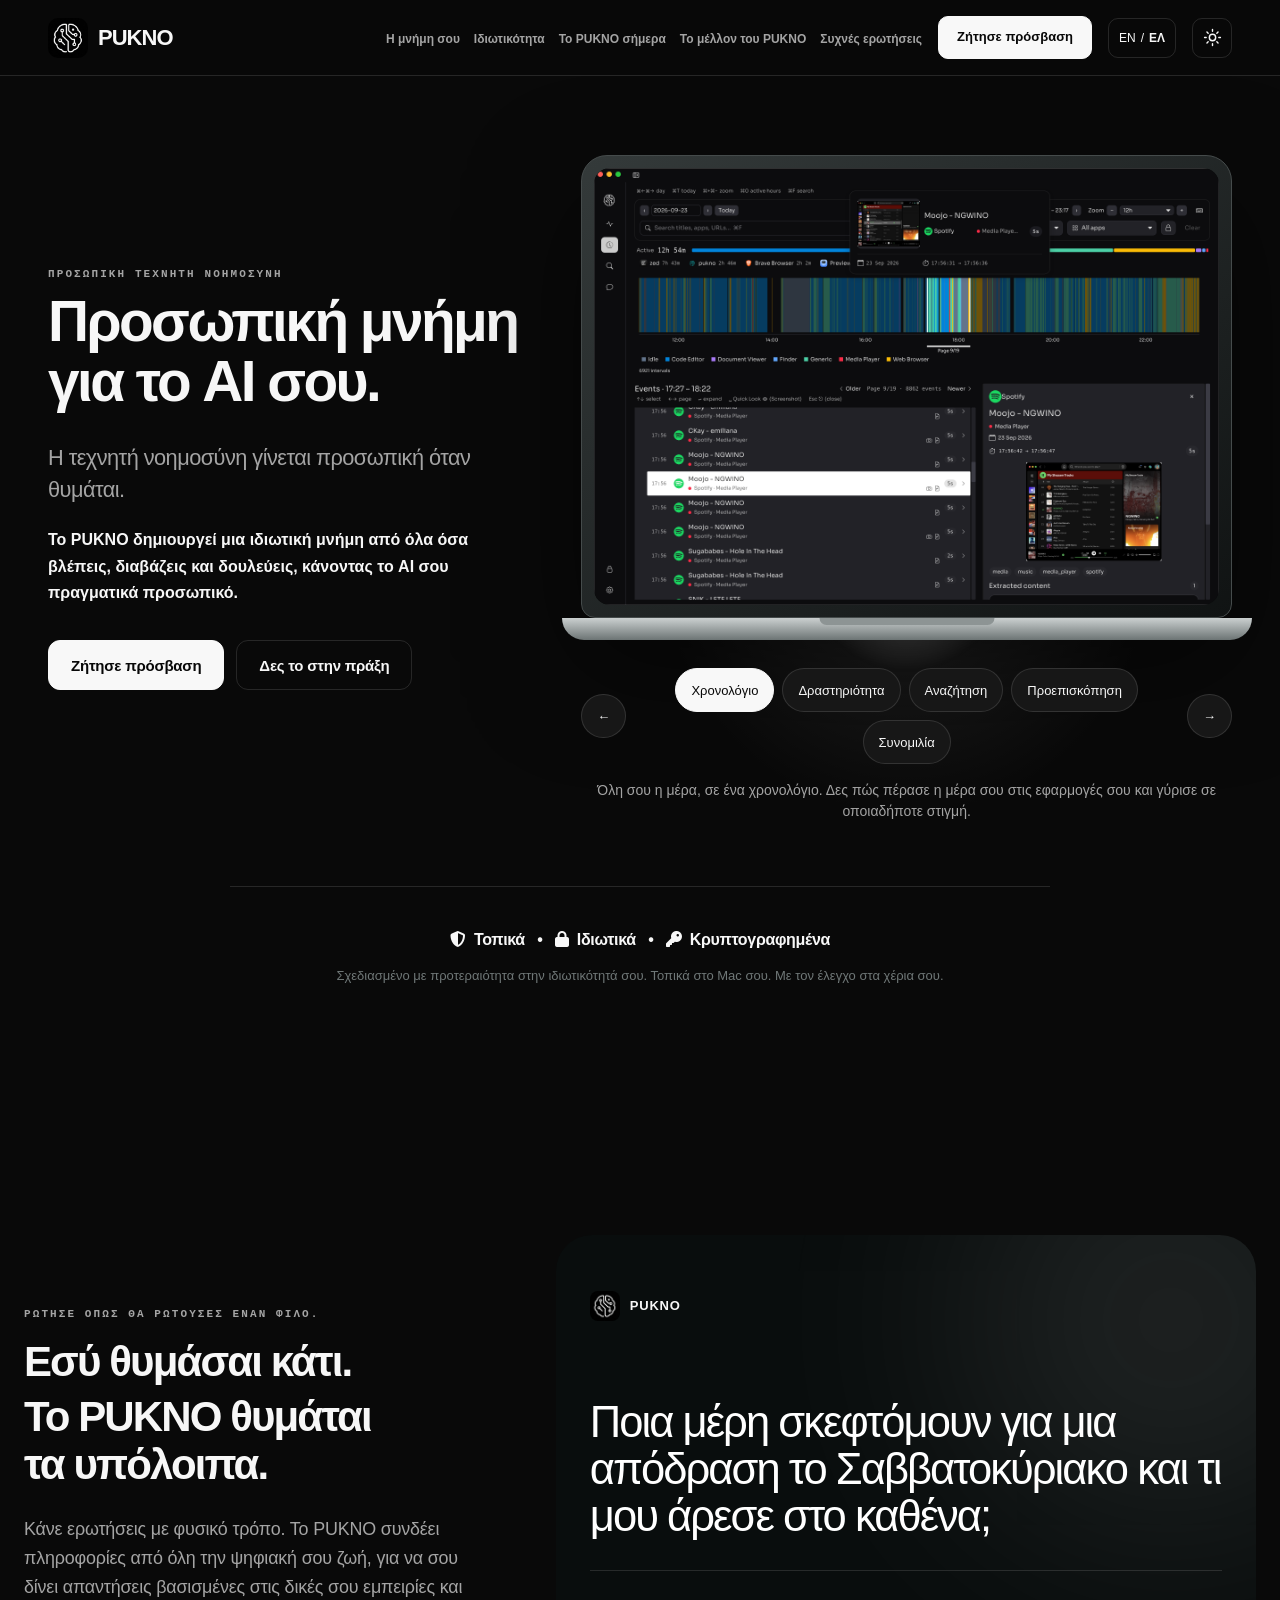
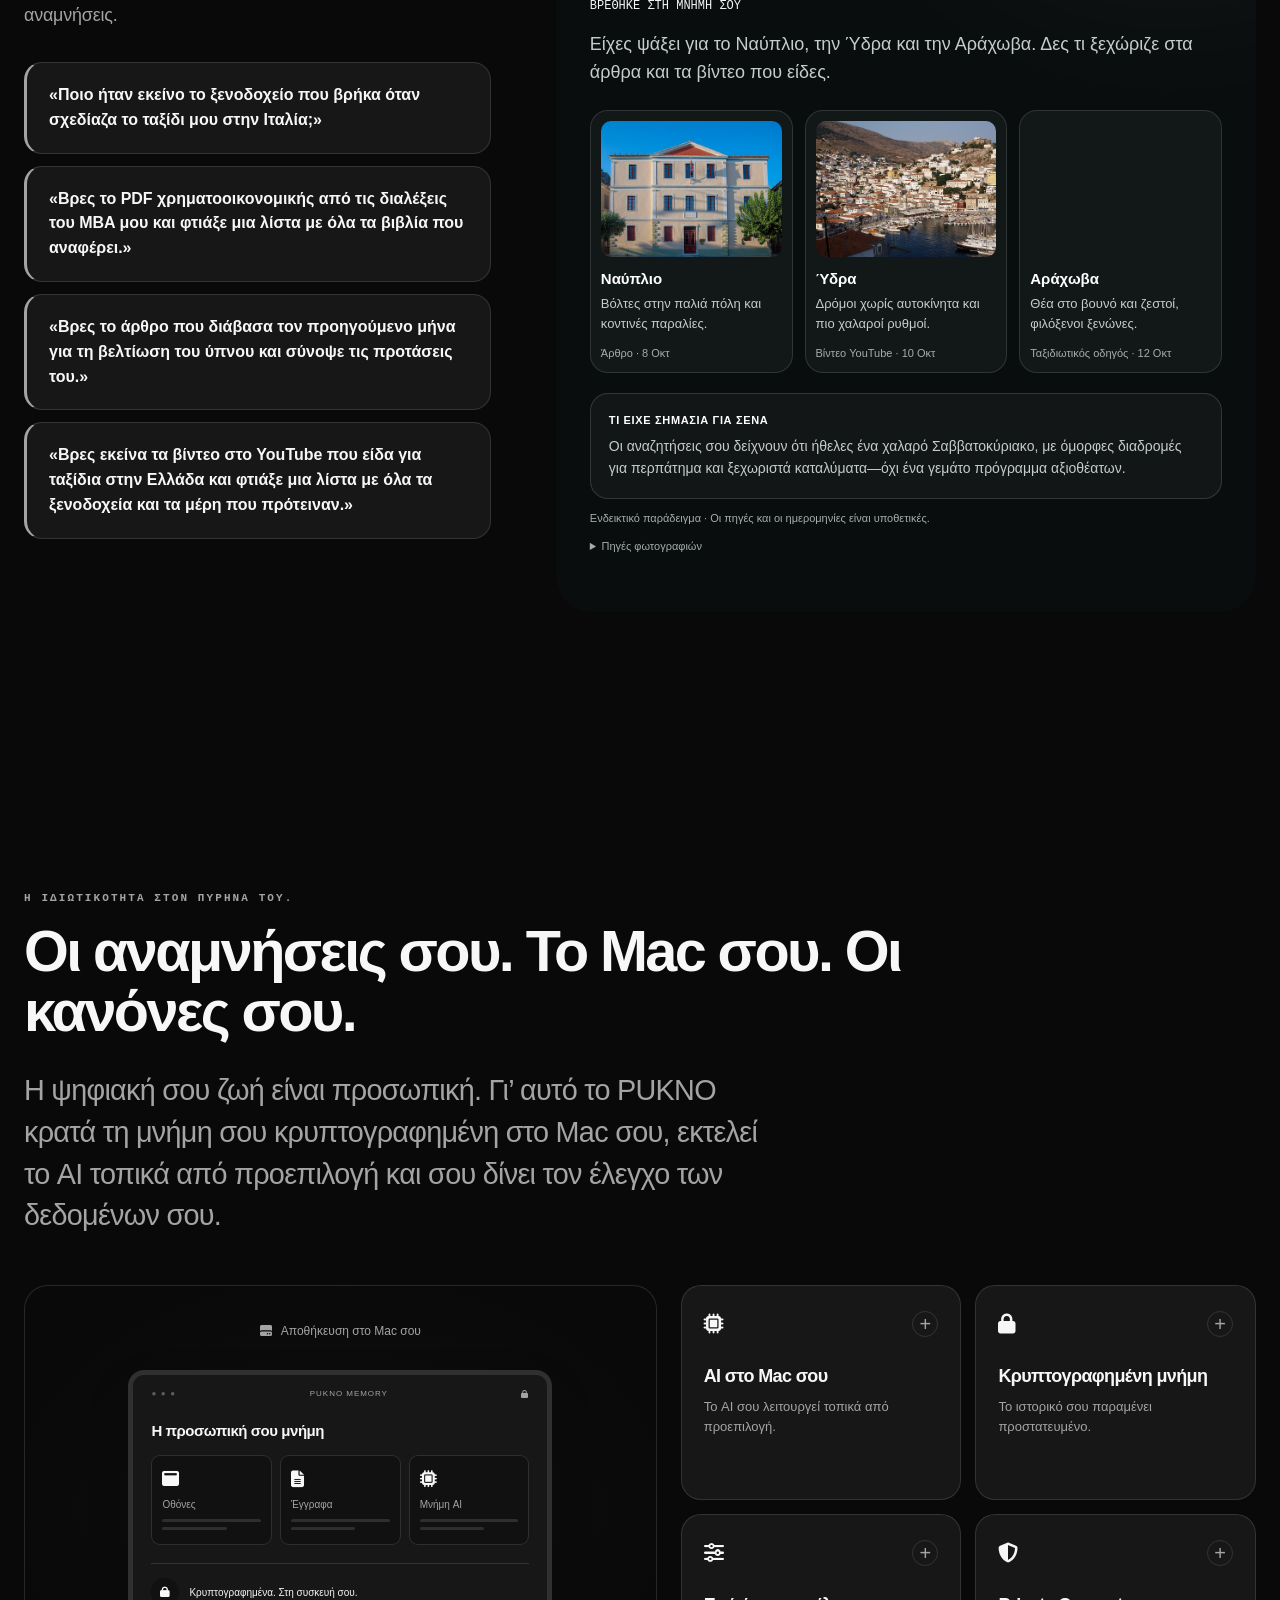
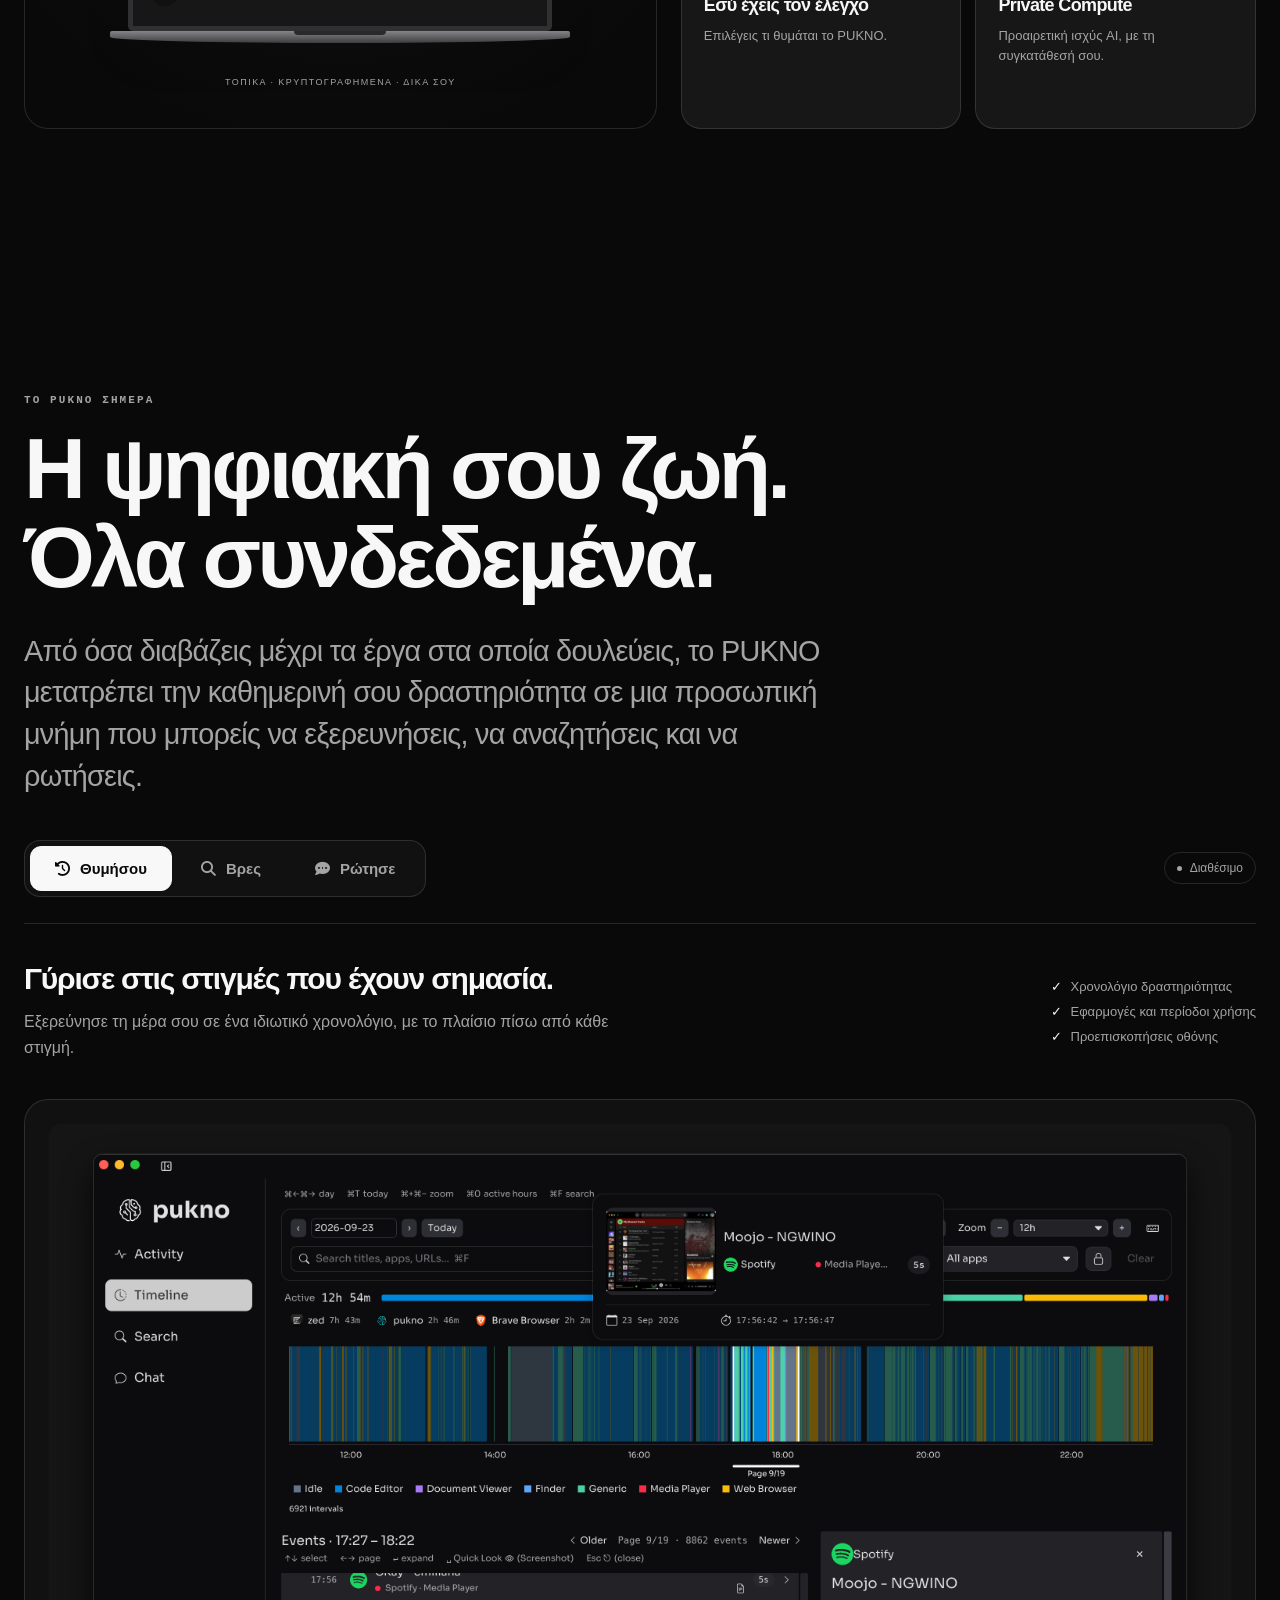
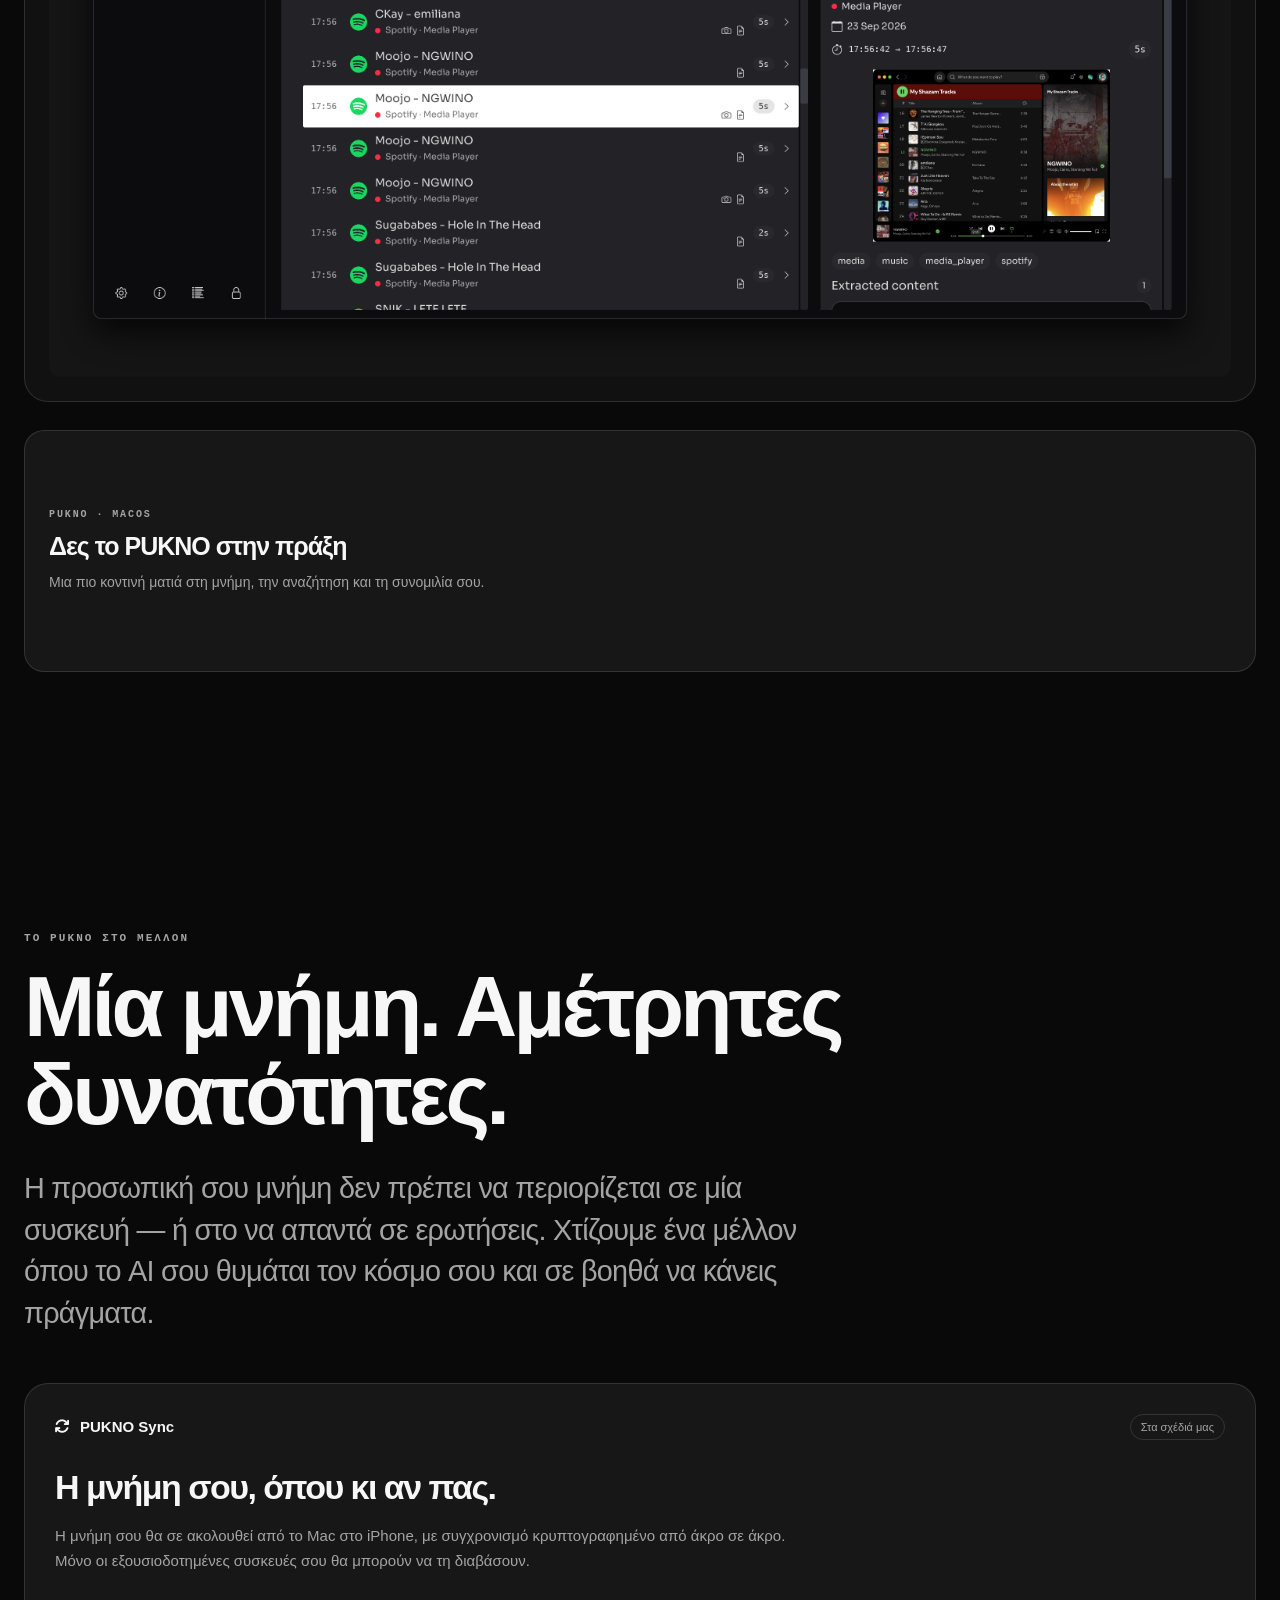
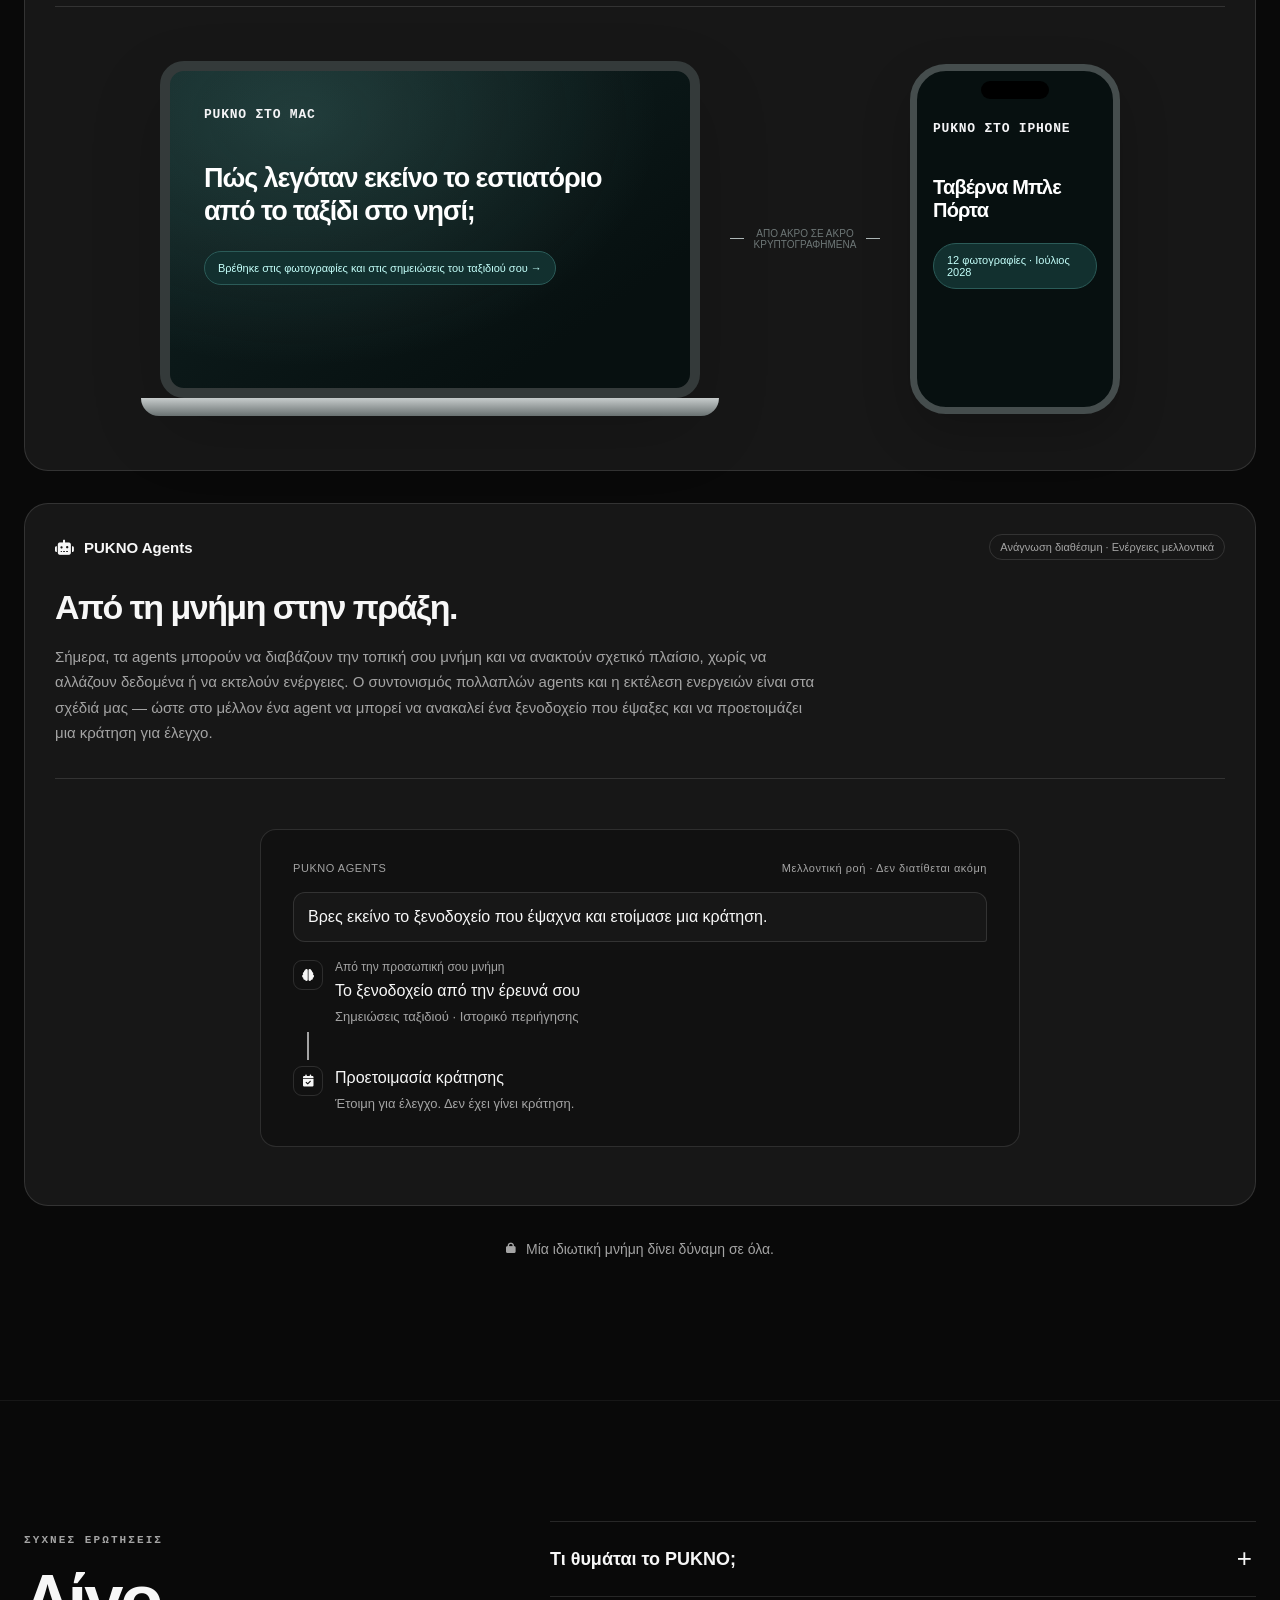
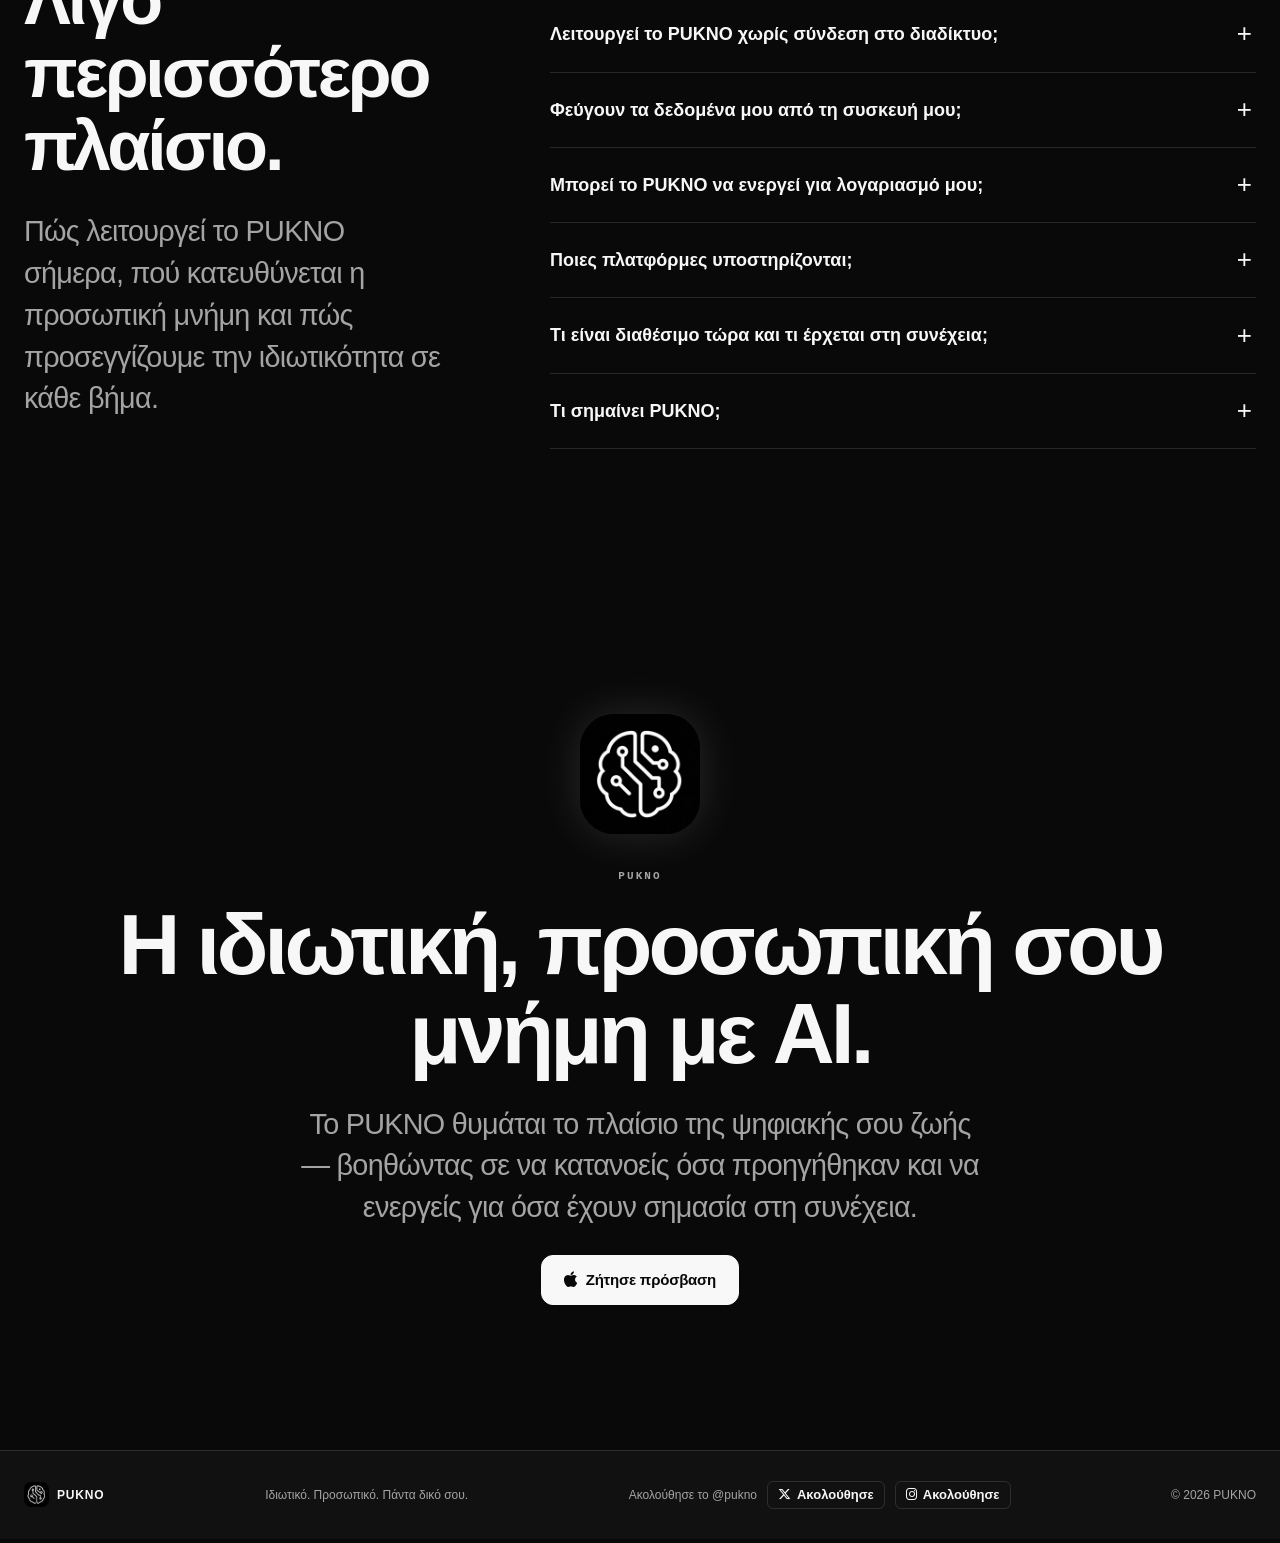
==== commit eec7c9f5: "Add improvements in the future section too" ====
--- a/index-el.html
+++ b/index-el.html
@@ -368,14 +368,20 @@
             </div>
         </section>
 
-        <section class="section light future" id="future">
-            <div class="container center">
-                <div class="eyebrow reveal">Το οικοσύστημα του PUKNO</div>
-                <h2 class="display reveal">Μία μνήμη.<br>Σε όλες τις συσκευές σου.</h2>
-                <p class="lead reveal">Το PUKNO ξεκινά στο Mac. Οι μελλοντικές εκδόσεις σχεδιάζονται για να φέρουν το
-                    προσωπικό σου πλαίσιο στο iPhone με συγχρονισμό κρυπτογραφημένο από άκρο σε άκρο — ώστε όσα
-                    καταγράφεις σε ένα μέρος να σε βοηθούν και αλλού.</p>
-                <div class="ecosystem reveal">
+        <section class="section dark future" id="future" aria-labelledby="future-heading">
+            <div class="container">
+                <div class="future-intro">
+                    <div class="eyebrow reveal">Το PUKNO στο μέλλον</div>
+                    <h2 class="display reveal" id="future-heading">Μία μνήμη. Αμέτρητες δυνατότητες.</h2>
+                    <p class="lead reveal">Η προσωπική σου μνήμη δεν πρέπει να περιορίζεται σε μία συσκευή — ή στο να απαντά σε ερωτήσεις. Χτίζουμε ένα μέλλον όπου το AI σου θυμάται τον κόσμο σου και σε βοηθά να κάνεις πράγματα.</p>
+                </div>
+                <div class="future-roadmap">
+                    <article class="future-card reveal" aria-labelledby="future-sync-title">
+                        <div class="future-card-top"><span><i class="fa-solid fa-arrows-rotate" aria-hidden="true"></i> PUKNO Sync</span><span class="future-planned">Στα σχέδιά μας</span></div>
+                        <h3 id="future-sync-title">Η μνήμη σου, όπου κι αν πας.</h3>
+                        <p class="future-card-description">Η μνήμη σου θα σε ακολουθεί από το Mac στο iPhone, με συγχρονισμό κρυπτογραφημένο από άκρο σε άκρο. Μόνο οι εξουσιοδοτημένες συσκευές σου θα μπορούν να τη διαβάσουν.</p>
+                        <div class="future-visual future-sync-visual">
+                <div class="ecosystem">
                     <div class="eco-mac">
                         <div class="escreen"><small>PUKNO στο Mac</small><strong>Πώς λεγόταν εκείνο το εστιατόριο από το
                                 ταξίδι στο νησί;</strong><span class="reply">Βρέθηκε στις φωτογραφίες και στις
@@ -388,29 +394,25 @@
                             Πόρτα</strong><span class="reply">12 φωτογραφίες · Ιούλιος 2028</span>
                     </div>
                 </div>
-                <div class="future-features">
-                    <div class="compute reveal">
-                        <div class="future-icon" aria-hidden="true"><i class="fa-solid fa-arrows-rotate"></i></div>
-                        <div><small> <b>PUKNO Sync</b> - ΜΕΛΛΟΝΤΙΚΑ</small>
-                            <h3>Το πλαίσιό σου, σε όλες τις συσκευές σου.</h3>
-                            <p>Το PUKNO Sync προορίζεται να διατηρεί τη μνήμη και το προσωπικό σου πλαίσιο διαθέσιμα
-                                στις εξουσιοδοτημένες συσκευές σου με κρυπτογράφηση από άκρο σε άκρο, ενώ το επίπεδο
-                                συγχρονισμού μεταφέρει κρυπτογραφημένα δεδομένα χωρίς να χρειάζεται να κατανοεί το
-                                περιεχόμενό τους.</p>
+
                         </div>
-                    </div>
-
-                    <div class="compute reveal">
-                        <div class="future-icon" aria-hidden="true"><i class="fa-solid fa-robot"></i></div>
-                        <div><small><b>PUKNO Agents </b> - ΜΕΛΛΟΝΤΙΚΑ</small>
-                            <h3>Μετέτρεψε τη μνήμη και το πλαίσιο σε δράση.</h3>
-                            <p>Τα <b>PUKNO</b> Agents προορίζονται να ανακτούν το πλαίσιο που σχετίζεται με τον στόχο
-                                σου, να επιλέγουν τα απαραίτητα εργαλεία και να εκτελούν πολλαπλά βήματα στον
-                                υπολογιστή, στις εφαρμογές και στις συνδεδεμένες υπηρεσίες σου — πάντα για λογαριασμό
-                                σου.</p>
+                    </article>
+                    <article class="future-card reveal" aria-labelledby="future-agents-title">
+                        <div class="future-card-top"><span><i class="fa-solid fa-robot" aria-hidden="true"></i> PUKNO Agents</span><span class="future-planned">Ανάγνωση διαθέσιμη · Ενέργειες μελλοντικά</span></div>
+                        <h3 id="future-agents-title">Από τη μνήμη στην πράξη.</h3>
+                        <p class="future-card-description">Σήμερα, τα agents μπορούν να διαβάζουν την τοπική σου μνήμη και να ανακτούν σχετικό πλαίσιο, χωρίς να αλλάζουν δεδομένα ή να εκτελούν ενέργειες. Ο συντονισμός πολλαπλών agents και η εκτέλεση ενεργειών είναι στα σχέδιά μας — ώστε στο μέλλον ένα agent να μπορεί να ανακαλεί ένα ξενοδοχείο που έψαξες και να προετοιμάζει μια κράτηση για έλεγχο.</p>
+                        <div class="future-visual future-agent-visual">
+                            <div class="future-agent-window">
+                                <div class="future-agent-bar"><span>PUKNO AGENTS</span><span>Μελλοντική ροή · Δεν διατίθεται ακόμη</span></div>
+                                <div class="future-agent-prompt">Βρες εκείνο το ξενοδοχείο που έψαχνα και ετοίμασε μια κράτηση.</div>
+                                <div class="future-agent-step"><i class="fa-solid fa-brain" aria-hidden="true"></i><div><small>Από την προσωπική σου μνήμη</small><strong>Το ξενοδοχείο από την έρευνά σου</strong><span>Σημειώσεις ταξιδιού · Ιστορικό περιήγησης</span></div></div>
+                                <div class="future-agent-connector" aria-hidden="true"></div>
+                                <div class="future-agent-step"><i class="fa-solid fa-calendar-check" aria-hidden="true"></i><div><strong>Προετοιμασία κράτησης</strong><span>Έτοιμη για έλεγχο. Δεν έχει γίνει κράτηση.</span></div></div>
+                            </div>
                         </div>
-                    </div>
-                </div>
+                    </article>
+                </div>
+                <p class="future-closing reveal"><i class="fa-solid fa-lock" aria-hidden="true"></i>Μία ιδιωτική μνήμη δίνει δύναμη σε όλα.</p>
             </div>
         </section>
 
--- a/assets/site.css
+++ b/assets/site.css
@@ -4397,18 +4397,7 @@
 }
 
 /* Local-first privacy: a contained memory, with details outside the card grid. */
-/* Keep the privacy illustration and disclosures light in either site theme. */
-.privacy-layout,
-.privacy-details {
-    --mono-page: #fff;
-    --mono-subtle: #f7f7f7;
-    --mono-card: #f8f8f8;
-    --mono-ink: #111;
-    --mono-muted: #666;
-    --mono-border: rgba(0,0,0,.105);
-    color: var(--mono-ink);
-    color-scheme: light;
-}
+
 .privacy-heading { max-width: 940px; margin-bottom: 48px; }
 .privacy-heading .lead { max-width: 760px; }
 .privacy-layout { display: grid; grid-template-columns: 1.1fr 1fr; gap: 24px; align-items: stretch; }
@@ -4498,3 +4487,56 @@
     .today-walkthrough iframe { max-width: 440px; }
 }
 @media (prefers-reduced-motion: reduce) { .today-panel { animation: none; } .today-tab { transition: none; } }
+
+/* Future capabilities share equal weight; all previews are explicitly planned. */
+.future { background: var(--mono-page); color: var(--mono-ink); }
+.future-intro { max-width: 940px; margin-bottom: 48px; }
+.future-intro .lead { max-width: 800px; }
+.future-roadmap { display: grid; grid-template-columns: minmax(0, 1fr); gap: 32px; }
+.future-card { min-width: 0; display: flex; flex-direction: column; padding: 30px; border: 1px solid var(--mono-border); border-radius: 24px; background: var(--mono-card); }
+.future-card-top { display: flex; align-items: center; justify-content: space-between; flex-wrap: wrap; gap: 12px; margin-bottom: 28px; }
+.future-card-top > span:first-child { display: flex; align-items: center; gap: 10px; font-size: 15px; font-weight: 600; }
+.future-planned { padding: 6px 10px; border: 1px solid var(--mono-border); border-radius: 100px; color: var(--mono-muted); font-size: 11px; }
+.future-card h3 { font-size: clamp(25px, 2.8vw, 34px); letter-spacing: -.045em; line-height: 1.15; margin: 0 0 16px; }
+.future-card-description { color: var(--mono-muted); font-size: 15px; line-height: 1.7; margin: 0 0 32px; }
+.future-visual { min-height: 330px; margin-top: auto; display: flex; align-items: center; min-width: 0; padding-top: 22px; border-top: 1px solid var(--mono-border); }
+.future-card .ecosystem { width: 100%; max-width: 960px; margin: 32px auto 24px; }
+@media (min-width: 981px) {
+    .future-card .ecosystem { grid-template-columns: minmax(0, 1fr) 150px 210px; }
+}
+.future-card .eco-mac { width: 100%; max-width: 540px; min-width: 0; margin-inline: auto; }
+.future-card .eco-mac .escreen {
+    height: auto;
+    min-height: 300px;
+    aspect-ratio: 16 / 10;
+    background: radial-gradient(ellipse at 25% 15%, rgba(95, 160, 153, .24), transparent 65%), linear-gradient(145deg, #102222, #071010 80%);
+}
+.future-card .escreen strong { font-size: clamp(21px, 2.4vw, 27px); line-height: 1.2; margin-top: 38px; }
+.future-card .escreen .reply { margin-top: 24px; }
+.future-card .iphone { width: 210px; max-width: 100%; height: 350px; padding: 48px 16px 18px; border: 7px solid #454d4d; border-radius: 36px; box-shadow: 0 20px 50px rgba(0, 0, 0, .2); }
+.future-card .iphone .island { width: 68px; height: 18px; top: 10px; }
+.future-card .iphone strong { font-size: 20px; margin-top: 38px; }
+.future-card .iphone .reply { margin-top: 22px; }
+/* Device screens stay dark in both themes, so their labels need a fixed light color. */
+.future-card .escreen small,
+.future-card .iphone small { display: block; color: #f5f5f7; font-size: 13px; font-weight: 600; line-height: 1.5; letter-spacing: .06em; }
+.future-card-description { max-width: 760px; }
+.future-agent-window { width: 100%; max-width: 760px; margin: 28px auto; padding: 32px; background: var(--mono-subtle); border: 1px solid var(--mono-border); border-radius: 16px; }
+.future-agent-bar { display: flex; justify-content: space-between; gap: 12px; color: var(--mono-muted); font-size: 11px; letter-spacing: .05em; }
+.future-agent-prompt { margin: 18px 0; padding: 12px 14px; background: var(--mono-card); border: 1px solid var(--mono-border); border-radius: 12px 12px 3px 12px; font-size: 16px; line-height: 1.5; }
+.future-agent-step { display: flex; align-items: flex-start; gap: 12px; }
+.future-agent-step > i { display: grid; place-items: center; flex: 0 0 30px; height: 30px; border: 1px solid var(--mono-border); border-radius: 9px; font-size: 12px; }
+.future-agent-step small, .future-agent-step strong, .future-agent-step span { display: block; }
+.future-agent-step small { color: var(--mono-muted); font-size: 12px; margin-bottom: 5px; }
+.future-agent-step strong { font-size: 16px; font-weight: 500; line-height: 1.5; }
+.future-agent-step span { color: var(--mono-muted); font-size: 13px; line-height: 1.5; margin-top: 4px; }
+.future-agent-connector { height: 28px; margin: 6px 0 6px 14px; border-left: 2px solid var(--mono-muted); }
+.future-closing { display: flex; align-items: center; justify-content: center; gap: 10px; margin: 32px 0 0; text-align: center; color: var(--mono-muted); font-size: 14px; line-height: 1.6; }
+.future-closing i { font-size: 11px; }
+@media (max-width: 700px) {
+    .future-card { padding: 24px 18px; border-radius: 20px; }
+    .future-card .eco-mac .escreen { min-height: 280px; padding: 24px 18px; }
+        .future-card .escreen strong { margin-top: 28px; }
+    .future-card .ecosystem { margin-top: 24px; }
+    .future-agent-window { padding: 20px; }
+}
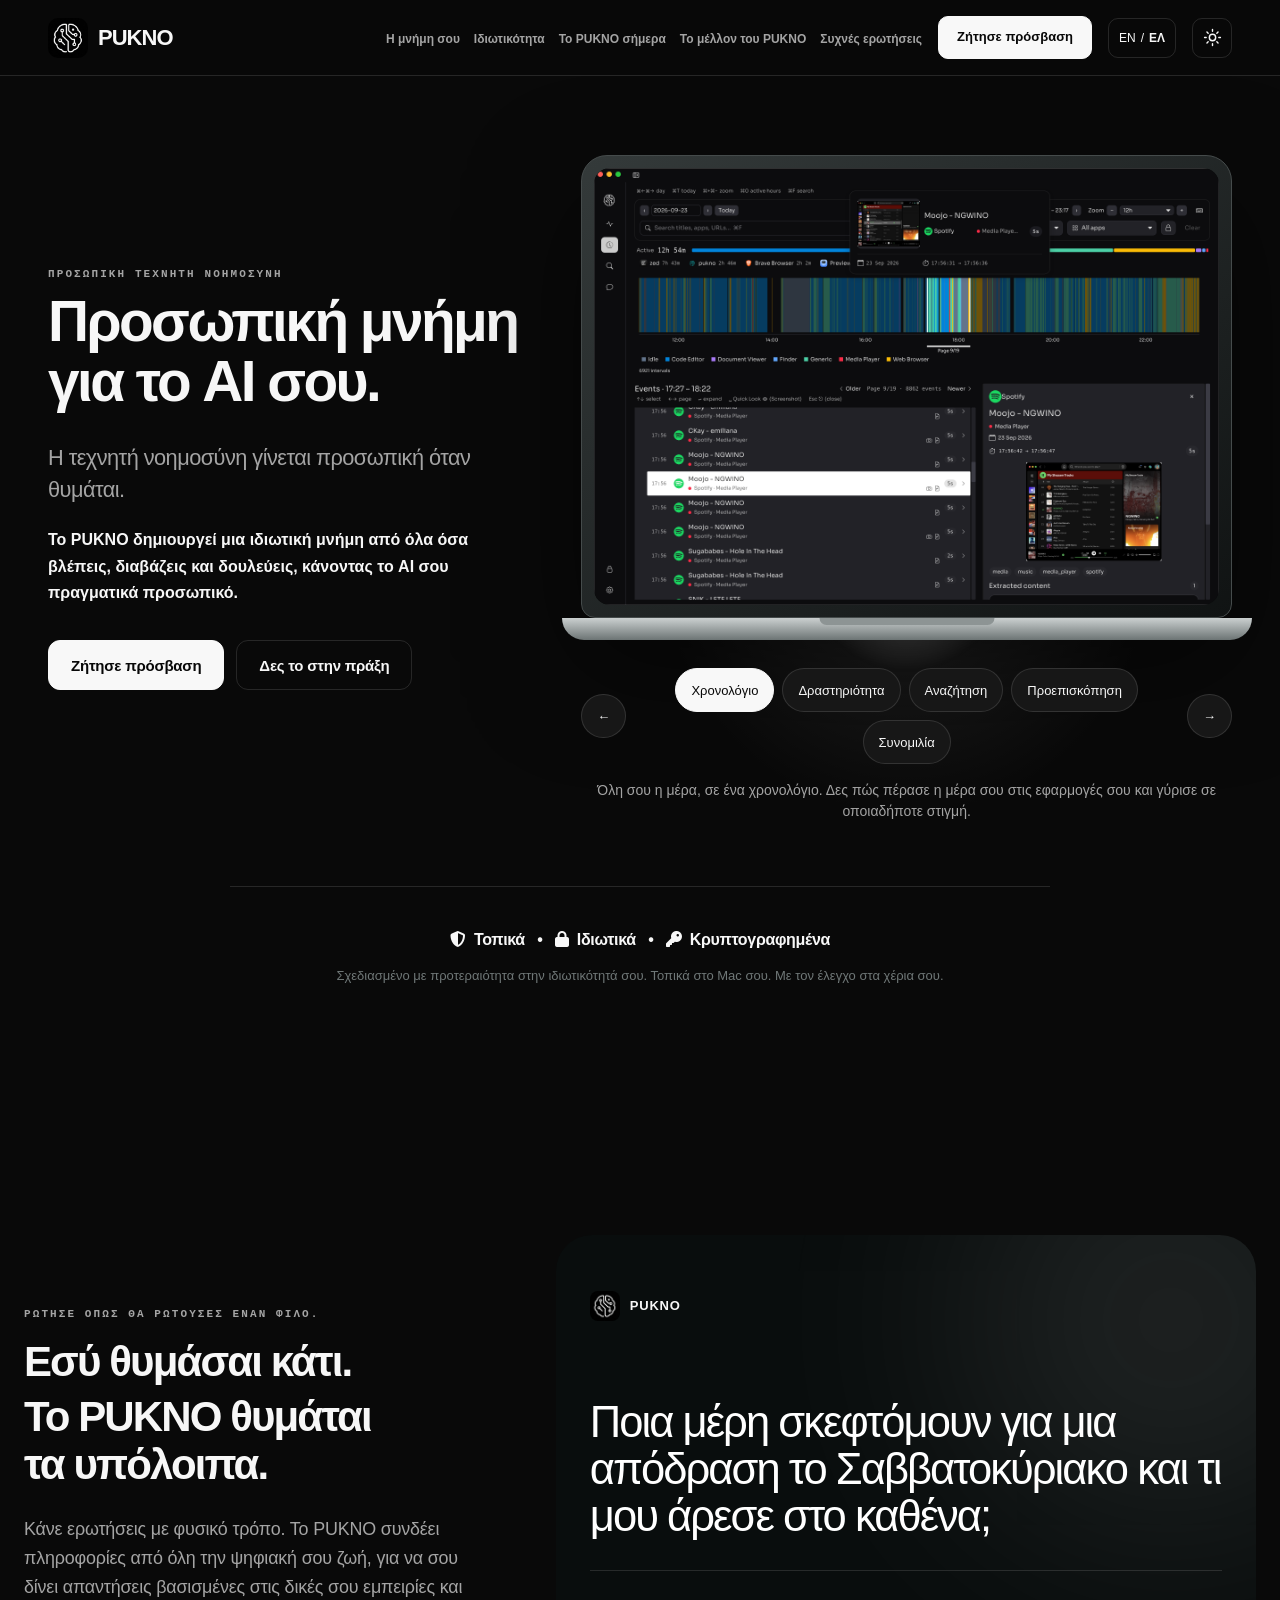
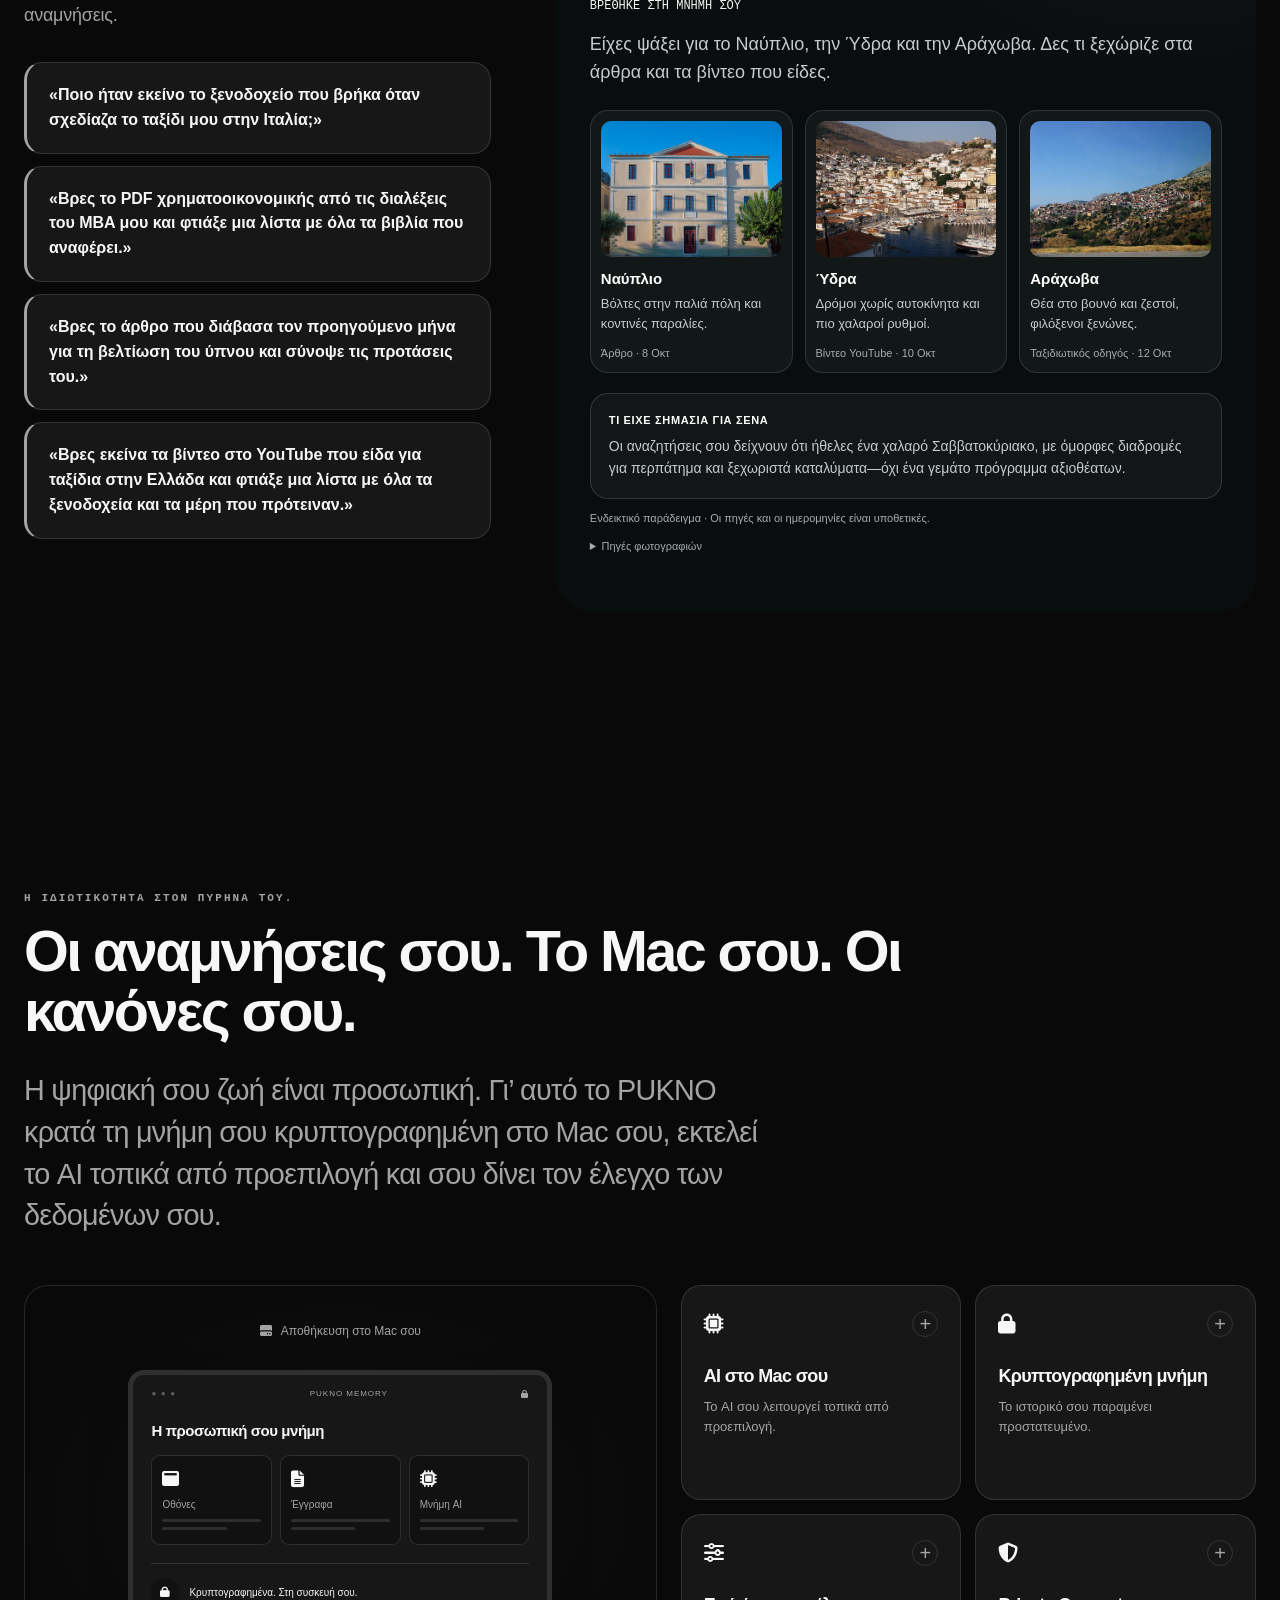
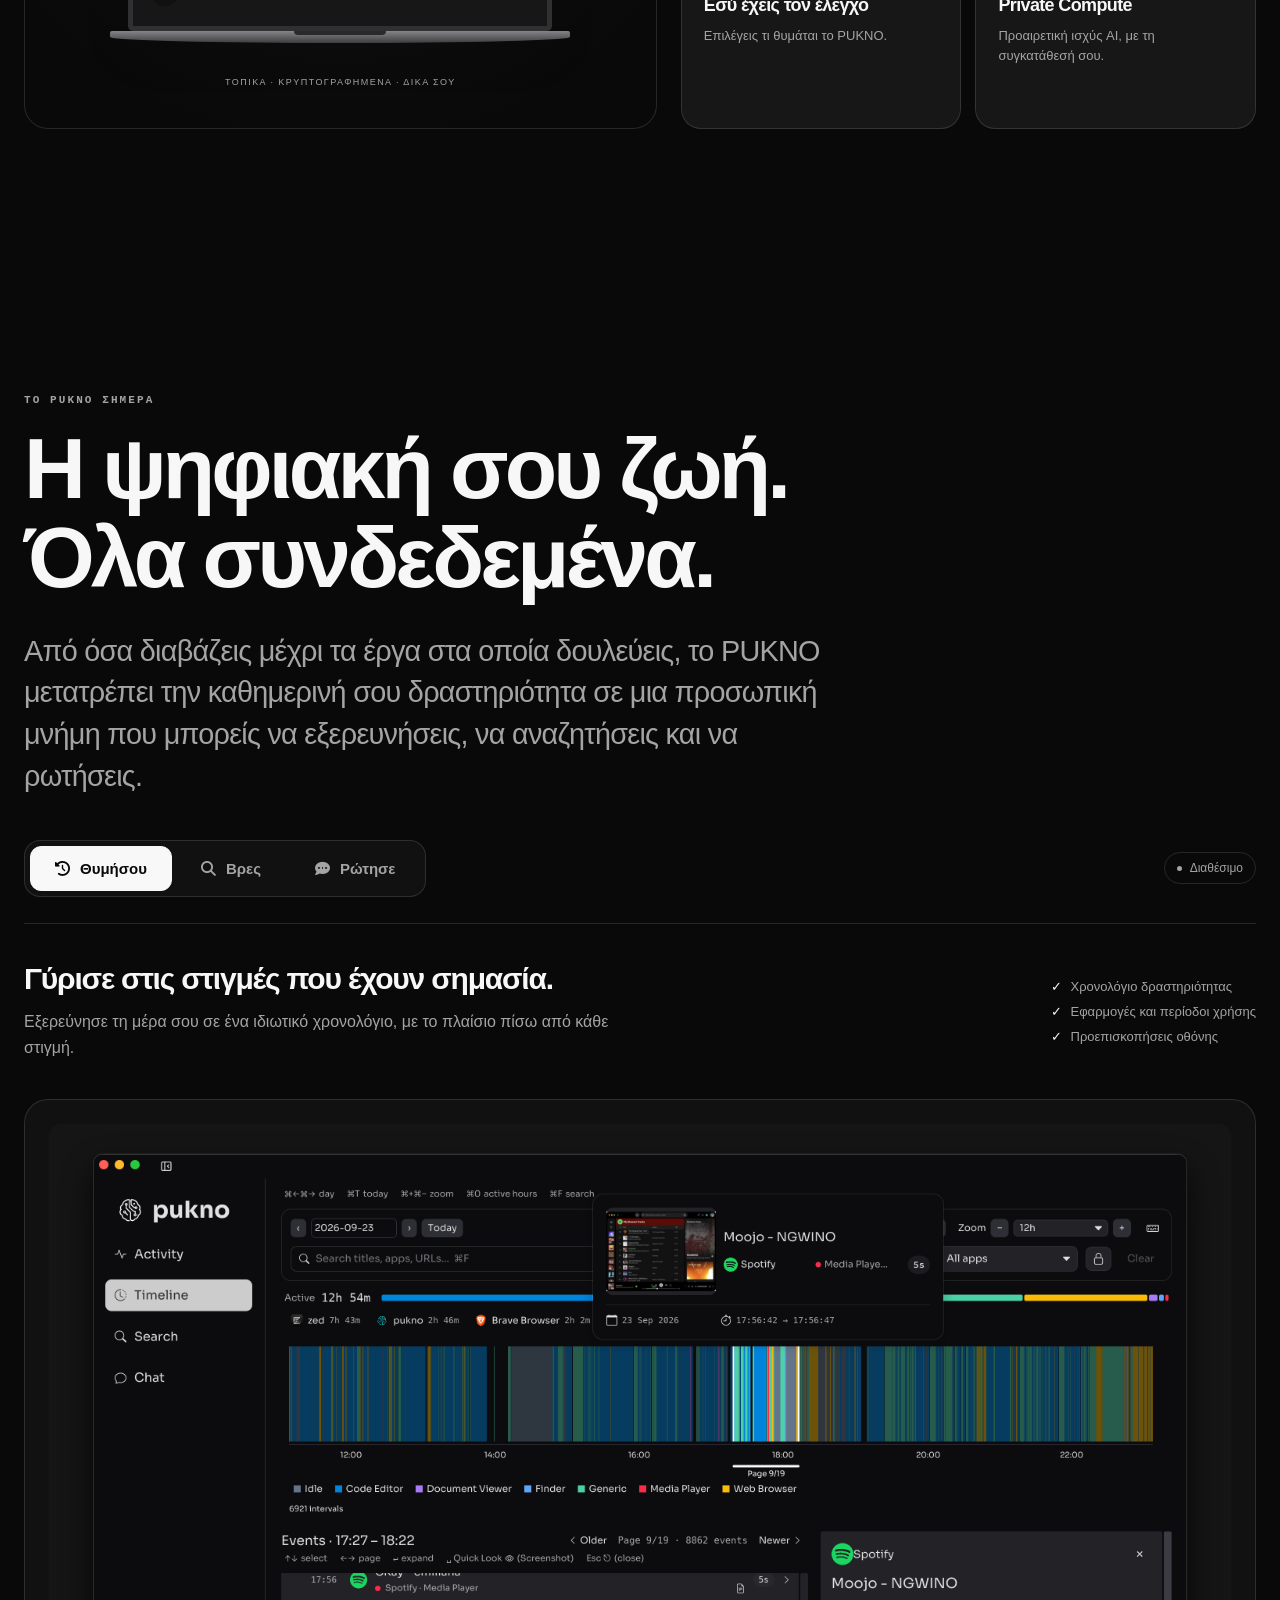
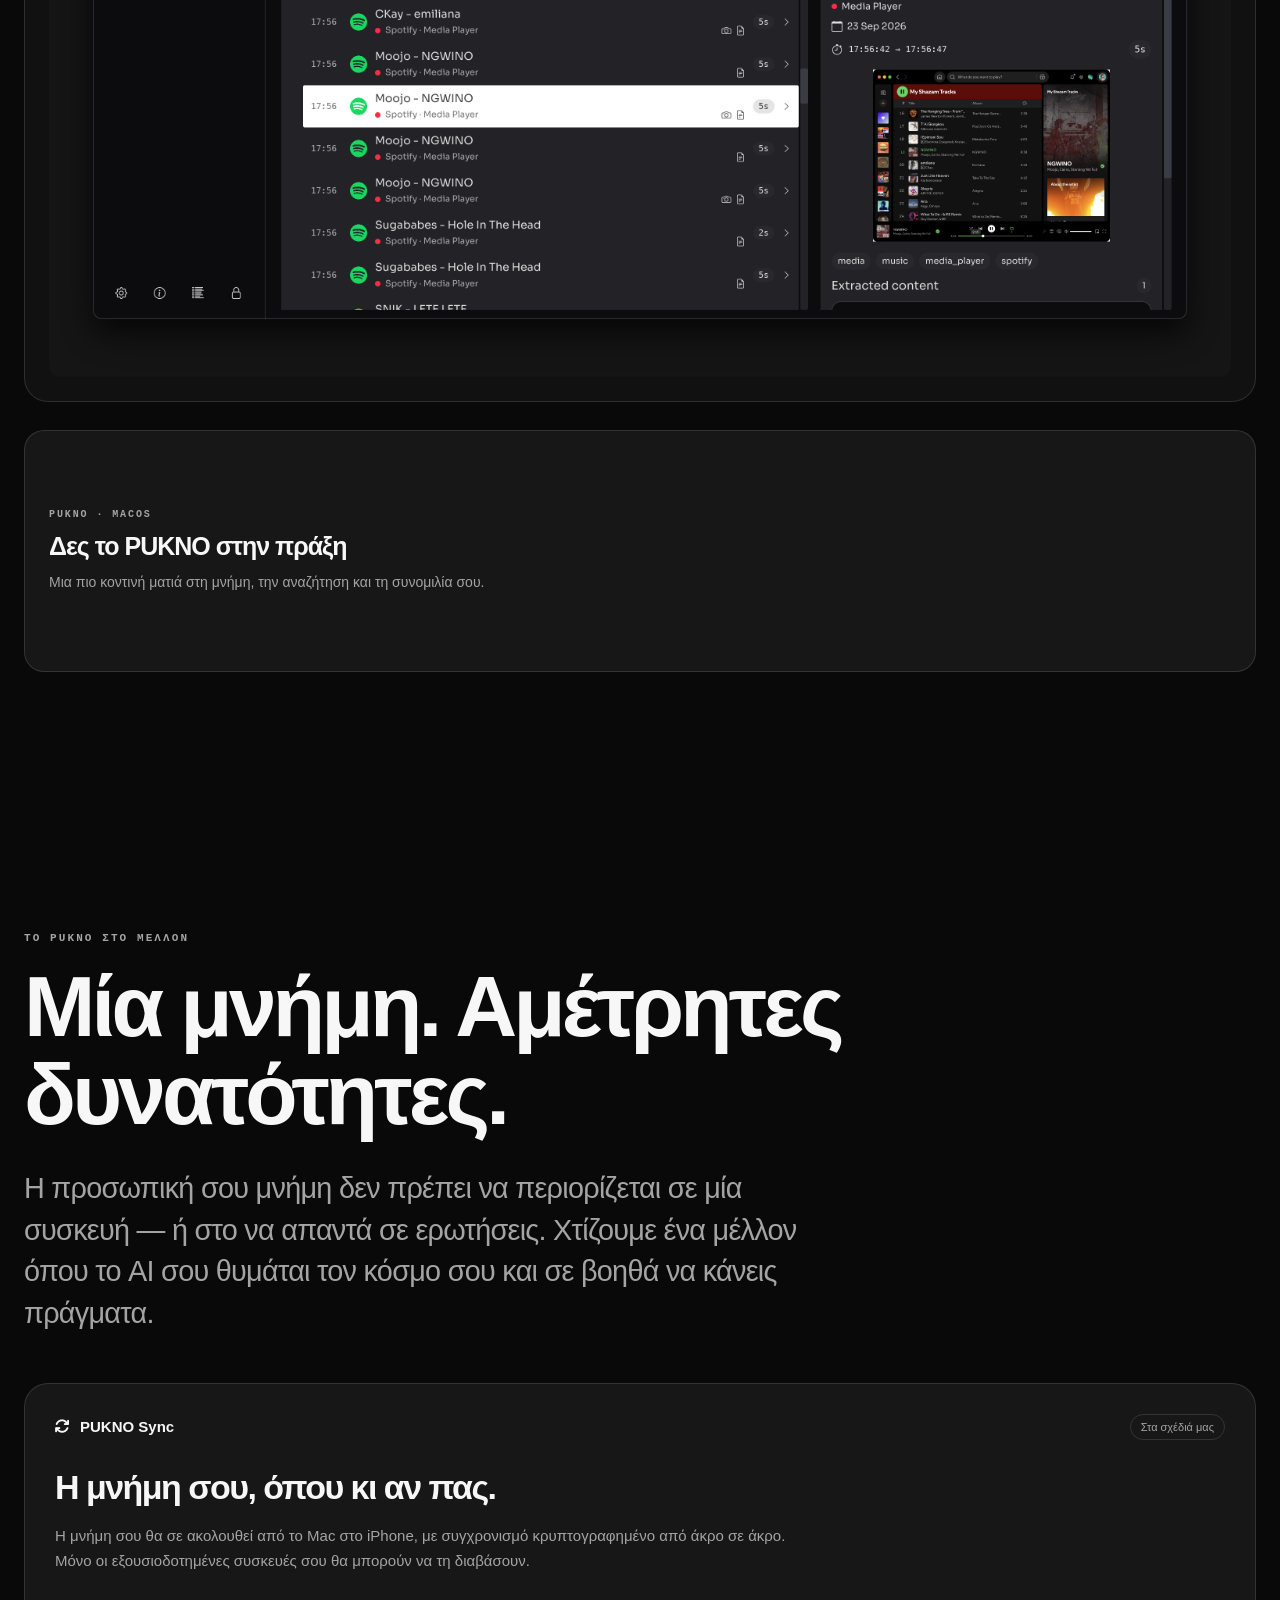
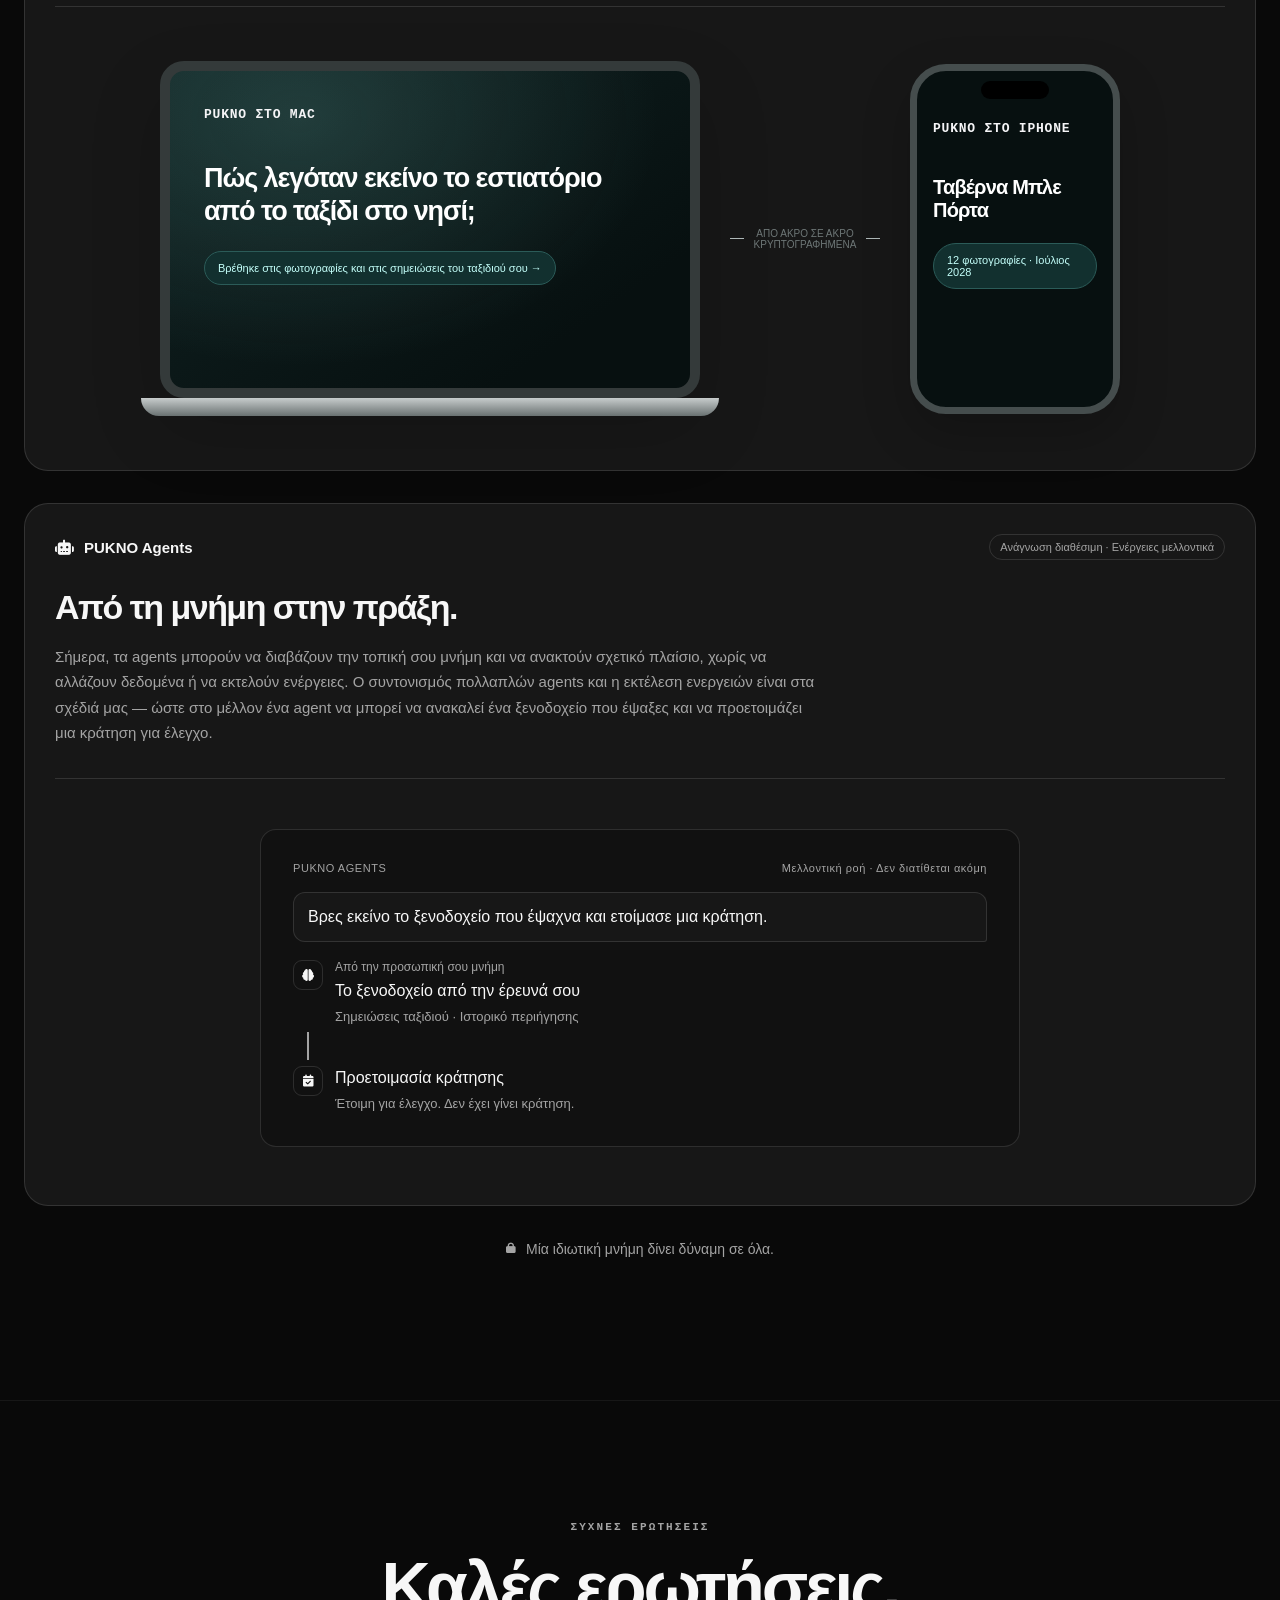
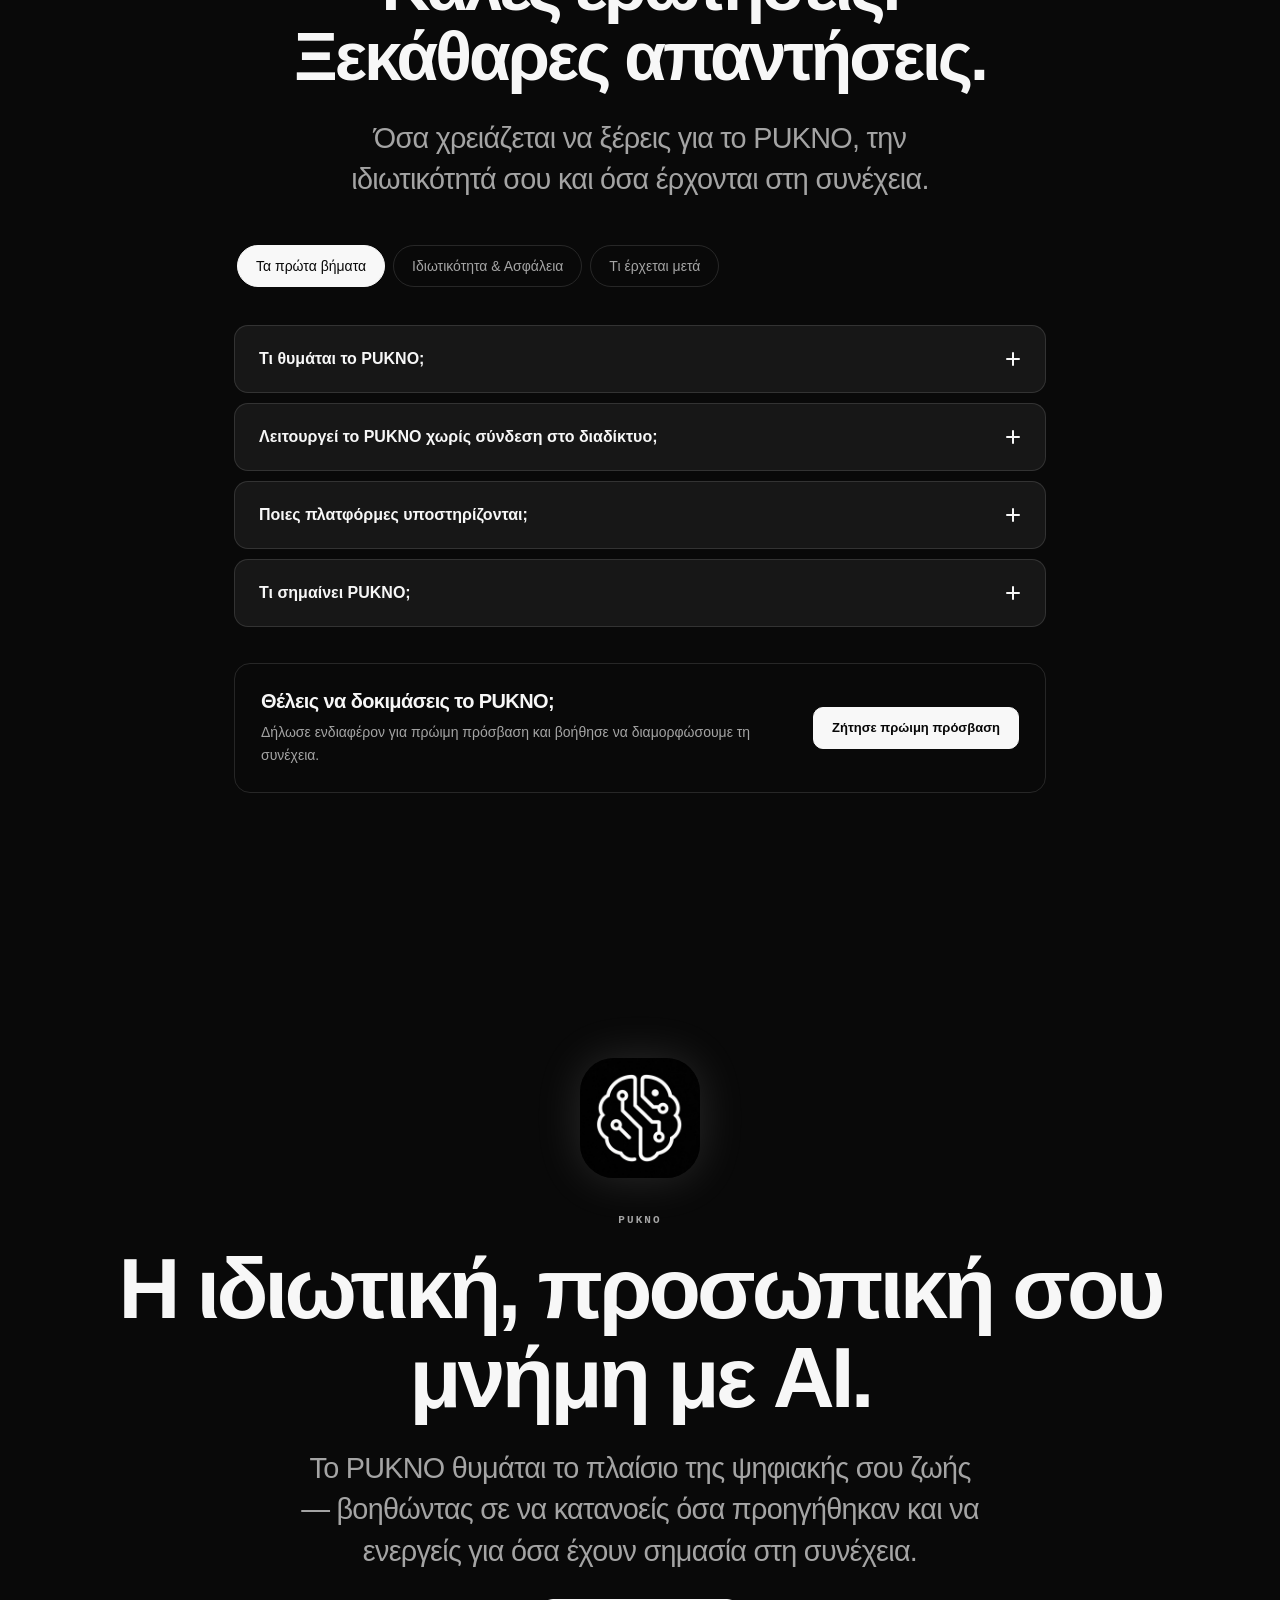
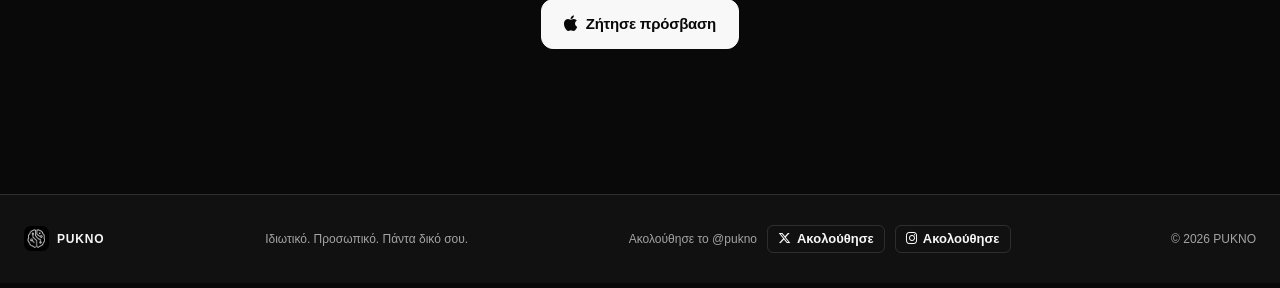
==== commit c032a5bb: "Fix FAQ section" ====
--- a/index-el.html
+++ b/index-el.html
@@ -420,198 +420,29 @@
 
 
 
-        <section class="section dark faq-section" id="faq">
+        <section class="section dark faq-section" id="faq" aria-labelledby="faq-title">
             <div class="container faq-layout">
-                <div class="faq-intro">
-                    <div class="eyebrow cyan reveal">Συχνές ερωτήσεις</div>
-                    <h2 class="display reveal">Λίγο περισσότερο<br><span class="gradient">πλαίσιο.</span></h2>
-                    <p class="lead reveal">Πώς λειτουργεί το PUKNO σήμερα, πού κατευθύνεται η προσωπική μνήμη και πώς
-                        προσεγγίζουμε την ιδιωτικότητα σε κάθε βήμα.
-                    </p>
-                </div>
-                <div class="faq-list reveal">
-                    <details>
-                        <summary>Τι θυμάται το PUKNO;</summary>
-                        <p>Το PUKNO ξεκινά θυμούμενο τη δραστηριότητα στο Mac σου — ποιες εφαρμογές χρησιμοποίησες, με
-                            τι ασχολήθηκες και πότε συνέβη. Μετατρέπει αυτή τη δραστηριότητα σε ένα χρονολόγιο με
-                            δυνατότητα αναζήτησης, που σε βοηθά να επιστρέφεις σε πράγματα που ίσως δεν θυμάσαι πια με
-                            ακρίβεια.</p>
-                    </details>
-                    <details>
-                        <summary>Λειτουργεί το PUKNO χωρίς σύνδεση στο διαδίκτυο;</summary>
-                        <p>Ναι. Σήμερα, το PUKNO εκτελείται και επεξεργάζεται τη δραστηριότητά σου τοπικά στο Mac σου. Η
-                            βασική καταγραφή δραστηριότητας, το ιστορικό και η τοπική ανάκληση μπορούν να λειτουργούν
-                            χωρίς να στέλνουν το προσωπικό σου πλαίσιο σε απομακρυσμένη υπηρεσία τεχνητής νοημοσύνης.
-                        </p>
-
-                        <p>Σε μελλοντικές εκδόσεις, θα μπορείς προαιρετικά να συνδέσεις το PUKNO με τον δικό σου σταθμό
-                            εργασίας AI ή να χρησιμοποιήσεις το PUKNO Private Compute για εργασίες που ωφελούνται από
-                            ισχυρότερα μοντέλα.</p>
-                    </details>
-                    <details>
-                        <summary>Φεύγουν τα δεδομένα μου από τη συσκευή μου;</summary>
-                        <p>Από προεπιλογή, το PUKNO δίνει προτεραιότητα στην τοπική λειτουργία. Το ιστορικό
-                            δραστηριότητας, η μνήμη και το προσωπικό σου πλαίσιο έχουν σχεδιαστεί ώστε να παραμένουν
-                            στις συσκευές σου.</p>
-                        <p>Μελλοντικές δυνατότητες, όπως το PUKNO Sync και το PUKNO Private Compute, σχεδιάζονται για να
-                            επεκτείνουν όσα μπορεί να κάνει το PUKNO χωρίς να του δίνουν απεριόριστη πρόσβαση στα
-                            προσωπικά σου δεδομένα. Η απομακρυσμένη επεξεργασία θα γίνεται μόνο όταν απαιτείται για μια
-                            λειτουργία που επιλέγεις να χρησιμοποιήσεις και σύμφωνα με τους ελέγχους ιδιωτικότητας της
-                            υπηρεσίας.</p>
-                    </details>
-                    <details>
-                        <summary>Μπορεί το PUKNO να ενεργεί για λογαριασμό μου;</summary>
-                        <p>
-                            Όχι ακόμη. Το PUKNO ξεκινά με τη μνήμη, το πλαίσιο και τον συλλογισμό. Τα μελλοντικά PUKNO
-                            Agents προορίζονται να προχωρήσουν πέρα από τις απαντήσεις: να κατανοούν τι θέλεις να
-                            πετύχεις, να επιλέγουν τα εργαλεία που χρειάζονται και να εκτελούν τα βήματα για εσένα.
-                        </p>
-                        <p>
-                            Αυτό θα μπορούσε να σημαίνει εύρεση πληροφοριών που είδες παλιότερα, εργασία με αρχεία,
-                            πλοήγηση σε εφαρμογές, δημιουργία συμβάντων ημερολογίου, αποστολή μηνυμάτων ή ολοκλήρωση
-                            εργασιών πολλών βημάτων στο Mac και στις συνδεδεμένες υπηρεσίες σου.
-                        </p>
-                        <p>
-                            Η διαφορά είναι το πλαίσιο: τα PUKNO Agents προορίζονται να ενεργούν αξιοποιώντας την
-                            προσωπική μνήμη που έχει ήδη δημιουργήσει το PUKNO, ώστε να μπορείς να ζητάς «Κλείσε το
-                            ξενοδοχείο που κοιτούσα την περασμένη εβδομάδα» χωρίς να χρειάζεται να εξηγείς τα πάντα από
-                            την αρχή.
-                        </p>
-                    </details>
-
-                    <details>
-                        <summary>Ποιες πλατφόρμες υποστηρίζονται;</summary>
-                        <p>
-                            <strong>macOS</strong><br>
-                            Το PUKNO αναπτύσσεται αυτή τη στιγμή για macOS, με τις πρώτες εκδόσεις να εστιάζουν σε Mac
-                            με Apple silicon. Η έκδοση macOS αποτελεί τον κύριο στόχο ανάπτυξης και την πρώτη πλατφόρμα
-                            όπου δημιουργούνται οι δυνατότητες καταγραφής δραστηριότητας, τοπικού πλαισίου και μνήμης
-                            του PUKNO.
-                        </p>
-
-                        <p>
-                            <strong>Windows</strong><br>
-                            Η υποστήριξη των Windows είναι προγραμματισμένη. Το PUKNO θα χρησιμοποιεί τα εγγενή API
-                            συστήματος και προσβασιμότητας των Windows για να κατανοεί με ποιες εφαρμογές, παράθυρα και
-                            ροές εργασίας αλληλεπιδράς, δημιουργώντας το ίδιο ιδιωτικό πλαίσιο δραστηριότητας και την
-                            ίδια προσωπική μνήμη που προσφέρει στο macOS.
-                        </p>
-
-                        <p>
-                            <strong>Linux</strong><br>
-                            Η υποστήριξη του Linux είναι επίσης προγραμματισμένη, με ενσωματώσεις ειδικά για κάθε
-                            περιβάλλον επιφάνειας εργασίας αντί για μία ενιαία γενική υλοποίηση. Οι αρχικοί στόχοι
-                            περιλαμβάνουν το GNOME και το COSMIC Desktop, με την υποστήριξη να διαμορφώνεται ανάλογα με
-                            τα API και το μοντέλο ασφάλειας κάθε περιβάλλοντος και διαχειριστή σύνθεσης παραθύρων.
-                        </p>
-
-                        <p>
-                            Σε κάθε πλατφόρμα, ο στόχος παραμένει ο ίδιος: να καταγράφονται μόνο τα στοιχεία
-                            δραστηριότητας που χρειάζονται για τη δημιουργία του προσωπικού σου πλαισίου και του PUKNO
-                            Memory, με σεβασμό στο μοντέλο ασφάλειας, ιδιωτικότητας και δικαιωμάτων κάθε λειτουργικού
-                            συστήματος.
-                        </p>
-
-                    </details>
-
-                    <details>
-                        <summary>Τι είναι διαθέσιμο τώρα και τι έρχεται στη συνέχεια;</summary>
-
-                        <div class="faq-roadmap">
-                            <div class="faq-roadmap-current">
-                                <h4>Διαθέσιμα σήμερα</h4>
-
-                                <p>
-                                    <strong>PUKNO Activity Capture</strong><br>
-                                    Το PUKNO καταγράφει και οργανώνει τη δραστηριότητα στο Mac σου — τις εφαρμογές που
-                                    χρησιμοποιείς, το πλαίσιο εφαρμογών και παραθύρων, τις περιόδους χρήσης, τις
-                                    χρονικές σημάνσεις και την υποστηριζόμενη δραστηριότητα στον ιστό. Έτσι
-                                    δημιουργείται ένα ιδιωτικό ιστορικό του τι έκανες και πότε, το οποίο χρησιμοποιεί το
-                                    PUKNO Memory για αναζήτηση και συνομιλία.
-                                </p>
-
-                                <p>
-                                    <strong>PUKNO Memory</strong><br>
-                                    Η μνήμη είναι ενσωματωμένη στην αναζήτηση και τη συνομιλία. Αναζήτησε καταγεγραμμένα
-                                    στιγμιότυπα ανά θέμα, ρώτησε για δραστηριότητα που θυμάσαι και ανάκτησε σχετικές
-                                    στιγμές με το πλαίσιό τους και κάρτες πηγών — ακόμη και βίντεο που παρακολούθησες.
-                                </p>
-                            </div>
-
-                            <div class="faq-roadmap-future">
-                                <h4>Τι ετοιμάζουμε</h4>
-
-                                <p>
-                                    <strong>PUKNO Sync</strong><br>
-                                    Το PUKNO Sync προορίζεται να κάνει τη μνήμη, το πλαίσιο και την προσωπική σου
-                                    νοημοσύνη διαθέσιμα σε όλες τις συσκευές σου, διατηρώντας τα ιδιωτικά. Η
-                                    δραστηριότητα, οι αναμνήσεις και το προσωπικό σου πλαίσιο θα προστατεύονται με
-                                    κρυπτογράφηση από άκρο σε άκρο, ώστε να έχουν πρόσβαση μόνο οι εξουσιοδοτημένες
-                                    συσκευές σου.
-                                </p>
-
-                                <p>
-                                    Το επίπεδο συγχρονισμού προορίζεται να μεταφέρει κρυπτογραφημένα δεδομένα, όχι να
-                                    κατανοεί το περιεχόμενό τους. Ο μελλοντικός συγχρονισμός του PUKNO δεν θα πρέπει να
-                                    χρειάζεται πρόσβαση στο αναγνώσιμο περιεχόμενο της μνήμης σου, ώστε οι συσκευές σου
-                                    να παραμένουν συγχρονισμένες και να συνεχίζουν να χτίζουν το ίδιο προσωπικό πλαίσιο.
-                                </p>
-
-                                <p>
-                                    <strong>PUKNO Private Compute</strong><br>
-                                    Το PUKNO έχει σχεδιαστεί για να διατηρεί το προσωπικό πλαίσιο και την επεξεργασία AI
-                                    τοπικά, όπου είναι δυνατό. Ορισμένα αιτήματα, ωστόσο, μπορεί να ωφελούνται από
-                                    μοντέλα που είναι πολύ μεγάλα ή υπολογιστικά απαιτητικά για να εκτελούνται αποδοτικά
-                                    στη συσκευή σου.
-                                </p>
-
-                                <p>
-                                    Το PUKNO Private Compute προορίζεται να προσφέρει έναν τρόπο πρόσβασης σε αυτή την
-                                    πρόσθετη υπολογιστική ισχύ που προστατεύει την ιδιωτικότητα. Όταν εγκρίνεις ρητά ένα
-                                    αίτημα, το PUKNO θα μπορεί να προετοιμάζει μόνο το πλαίσιο που απαιτείται για την
-                                    εργασία και να το στέλνει σε ένα απομονωμένο περιβάλλον εμπιστευτικής υπολογιστικής
-                                    με ένα ισχυρότερο μοντέλο.
-                                </p>
-                                <p>
-                                    Στόχος είναι να δώσει στο PUKNO πρόσβαση σε ισχυρή απομακρυσμένη εκτέλεση μοντέλων
-                                    όταν χρειάζεται, χωρίς να εκθέτει την ευρύτερη προσωπική σου μνήμη στην υποδομή που
-                                    παρέχει την υπολογιστική ισχύ.
-                                </p>
-
-                                <p>
-                                    Αυτό θα μπορούσε στο μέλλον να προσφέρεται μέσω υποδομών του PUKNO ή συμβατών
-                                    υπηρεσιών εμπιστευτικής υπολογιστικής. Θα ενεργοποιείται μόνο όταν χρειάζεται, μόνο
-                                    με τη ρητή συγκατάθεσή σου και πάντα υπό τον έλεγχό σου. Θα αποστέλλεται μόνο το
-                                    πλαίσιο που απαιτείται για την εργασία που εγκρίνεις. Τα δεδομένα θα
-                                    κρυπτογραφούνται κατά τη μεταφορά και την αποθήκευση και θα υποβάλλονται σε
-                                    επεξεργασία μόνο μέσα στο προστατευμένο υπολογιστικό περιβάλλον.
-                                </p>
-
-                                <p>
-                                    <strong>PUKNO Agents</strong><br>
-                                    Τα PUKNO Agents προορίζονται να μετατρέπουν τη μνήμη, το πλαίσιο και τον συλλογισμό
-                                    σε δράση. Ένας πράκτορας θα μπορεί να κατανοεί τι θέλεις να πετύχεις, να ανακτά το
-                                    σχετικό προσωπικό πλαίσιο, να αποφασίζει ποια εργαλεία χρειάζονται και να εκτελεί
-                                    πολλαπλά βήματα στον υπολογιστή, στις εφαρμογές και στις συνδεδεμένες υπηρεσίες σου.
-                                </p>
-
-                                <p>
-                                    Αντί να απαντά μόνο «Ποιο ξενοδοχείο κοιτούσα;», ένας PUKNO Agent θα μπορούσε στο
-                                    μέλλον να κατανοεί το «Κλείσε το ξενοδοχείο που κοιτούσα την περασμένη εβδομάδα», να
-                                    ανακτά τη σχετική μνήμη, να εντοπίζει το ξενοδοχείο που εννοείς, να επιλέγει τα
-                                    κατάλληλα εργαλεία και να ολοκληρώνει την εργασία για λογαριασμό σου.
-                                </p>
-                            </div>
-                        </div>
-
-                    </details>
-                    <details>
-                        <summary>Τι σημαίνει PUKNO;</summary>
-                        <p>Το PUKNO προέρχεται από το «Personalized Universal KNOwledge» — την ιδέα της δημιουργίας
-                            ιδιωτικής, προσωπικής νοημοσύνης από όσα έχεις δει, μάθει, εξερευνήσει και δημιουργήσει με
-                            τον χρόνο.</p>
-                    </details>
-                </div>
+                <div class="faq-intro"><div class="eyebrow cyan">Συχνές ερωτήσεις</div><h2 class="display" id="faq-title">Καλές ερωτήσεις.<br><span class="gradient">Ξεκάθαρες απαντήσεις.</span></h2><p class="lead">Όσα χρειάζεται να ξέρεις για το PUKNO, την ιδιωτικότητά σου και όσα έρχονται στη συνέχεια.</p></div>
+                <div class="faq-tabs" role="tablist" aria-label="Συχνές ερωτήσεις">
+                    <button class="faq-tab" type="button" role="tab" id="faq-tab-0" aria-controls="faq-panel-0" aria-selected="true" tabindex="0">Τα πρώτα βήματα</button>
+                    <button class="faq-tab" type="button" role="tab" id="faq-tab-1" aria-controls="faq-panel-1" aria-selected="false" tabindex="-1">Ιδιωτικότητα &amp; Ασφάλεια</button>
+                    <button class="faq-tab" type="button" role="tab" id="faq-tab-2" aria-controls="faq-panel-2" aria-selected="false" tabindex="-1">Τι έρχεται μετά</button>
+                </div>
+                <div class="faq-list" role="tabpanel" id="faq-panel-0" aria-labelledby="faq-tab-0">
+                    <article class="faq-card"><h3><button class="faq-question" type="button" id="faq-question-0-0" aria-expanded="false" aria-controls="faq-answer-0-0">Τι θυμάται το PUKNO;<span class="faq-icon" aria-hidden="true"></span></button></h3><div class="faq-answer" id="faq-answer-0-0" role="region" aria-labelledby="faq-question-0-0" inert><div><p>Το PUKNO Memory μετατρέπει τη δραστηριότητα στο Mac σου — εφαρμογές, περιόδους χρήσης και καταγεγραμμένα στιγμιότυπα — σε ένα χρονολόγιο με δυνατότητα αναζήτησης. Βρες στιγμές ανά θέμα ή κάνε ερωτήσεις στη συνομιλία, με σχετικό πλαίσιο και κάρτες πηγών.</p></div></div></article>
+                    <article class="faq-card"><h3><button class="faq-question" type="button" id="faq-question-0-1" aria-expanded="false" aria-controls="faq-answer-0-1">Λειτουργεί το PUKNO χωρίς σύνδεση στο διαδίκτυο;<span class="faq-icon" aria-hidden="true"></span></button></h3><div class="faq-answer" id="faq-answer-0-1" role="region" aria-labelledby="faq-question-0-1" inert><div><p>Ναι. Η καταγραφή δραστηριότητας, το ιστορικό και η ανάκληση με τοπικό AI λειτουργούν στο Mac σου, χωρίς να στέλνουν το προσωπικό σου πλαίσιο σε απομακρυσμένη υπηρεσία AI. Το προαιρετικό Private Compute απαιτεί σύνδεση στο διαδίκτυο.</p></div></div></article>
+                    <article class="faq-card"><h3><button class="faq-question" type="button" id="faq-question-0-2" aria-expanded="false" aria-controls="faq-answer-0-2">Ποιες πλατφόρμες υποστηρίζονται;<span class="faq-icon" aria-hidden="true"></span></button></h3><div class="faq-answer" id="faq-answer-0-2" role="region" aria-labelledby="faq-question-0-2" inert><div><p>Το PUKNO αναπτύσσεται για macOS, με τις πρώτες εκδόσεις να εστιάζουν σε Mac με Apple silicon. Η υποστήριξη Windows και Linux είναι στα σχέδιά μας.</p></div></div></article>
+                    <article class="faq-card"><h3><button class="faq-question" type="button" id="faq-question-0-3" aria-expanded="false" aria-controls="faq-answer-0-3">Τι σημαίνει PUKNO;<span class="faq-icon" aria-hidden="true"></span></button></h3><div class="faq-answer" id="faq-answer-0-3" role="region" aria-labelledby="faq-question-0-3" inert><div><p>Το PUKNO προέρχεται από το “Personalized Universal KNOwledge”: προσωπική νοημοσύνη που χτίζεται ιδιωτικά από όσα έχεις δει, μάθει και δημιουργήσει.</p></div></div></article>
+                </div>
+                <div class="faq-list" role="tabpanel" id="faq-panel-1" aria-labelledby="faq-tab-1" hidden>
+                    <article class="faq-card"><h3><button class="faq-question" type="button" id="faq-question-1-0" aria-expanded="false" aria-controls="faq-answer-1-0">Φεύγουν τα δεδομένα μου από τη συσκευή μου;<span class="faq-icon" aria-hidden="true"></span></button></h3><div class="faq-answer" id="faq-answer-1-0" role="region" aria-labelledby="faq-question-1-0" inert><div><p>Η δραστηριότητα και το προσωπικό σου πλαίσιο επεξεργάζονται τοπικά από προεπιλογή. Αν εγκρίνεις ρητά τη χρήση του Private Compute, το πλαίσιο του συγκεκριμένου αιτήματος επεξεργάζεται απομακρυσμένα σε προστατευμένο περιβάλλον εμπιστευτικής υπολογιστικής.</p></div></div></article>
+                    <article class="faq-card"><h3><button class="faq-question" type="button" id="faq-question-1-1" aria-expanded="false" aria-controls="faq-answer-1-1">Τι είναι το Private Compute;<span class="faq-icon" aria-hidden="true"></span></button></h3><div class="faq-answer" id="faq-answer-1-1" role="region" aria-labelledby="faq-question-1-1" inert><div><p>Το Private Compute προσφέρει προαιρετική πρόσβαση σε μεγαλύτερα μοντέλα AI για πιο απαιτητικές εργασίες. Η απομακρυσμένη επεξεργασία απαιτεί τη ρητή συγκατάθεσή σου και ακολουθεί ρυθμίσεις που ελέγχεις εσύ· το τοπικό AI παραμένει η προεπιλογή.</p></div></div></article>
+                </div>
+                <div class="faq-list" role="tabpanel" id="faq-panel-2" aria-labelledby="faq-tab-2" hidden>
+                    <article class="faq-card"><h3><button class="faq-question" type="button" id="faq-question-2-0" aria-expanded="false" aria-controls="faq-answer-2-0">Θα συγχρονίζεται η μνήμη μου μεταξύ συσκευών;<span class="faq-icon" aria-hidden="true"></span></button></h3><div class="faq-answer" id="faq-answer-2-0" role="region" aria-labelledby="faq-question-2-0" inert><div><p>Το PUKNO Sync είναι στα σχέδιά μας και δεν διατίθεται ακόμη. Σχεδιάζεται για να συνδέει τη μνήμη σου μεταξύ συσκευών με κρυπτογράφηση από άκρο σε άκρο, ώστε μόνο οι εξουσιοδοτημένες συσκευές σου να μπορούν να τη διαβάσουν.</p></div></div></article>
+                    <article class="faq-card"><h3><button class="faq-question" type="button" id="faq-question-2-1" aria-expanded="false" aria-controls="faq-answer-2-1">Μπορεί το PUKNO να ενεργεί για λογαριασμό μου;<span class="faq-icon" aria-hidden="true"></span></button></h3><div class="faq-answer" id="faq-answer-2-1" role="region" aria-labelledby="faq-question-2-1" inert><div><p>Όχι ακόμη. Σήμερα, τα agents μπορούν να διαβάζουν την τοπική σου μνήμη και να ανακτούν πλαίσιο, αλλά όχι να αλλάζουν δεδομένα ή να εκτελούν ενέργειες. Ο συντονισμός πολλαπλών agents και η εκτέλεση εργασιών είναι στα σχέδιά μας.</p></div></div></article>
+                </div>
+                <div class="faq-cta"><div><h3>Θέλεις να δοκιμάσεις το PUKNO;</h3><p>Δήλωσε ενδιαφέρον για πρώιμη πρόσβαση και βοήθησε να διαμορφώσουμε τη συνέχεια.</p></div><a class="pill" href="#notify" aria-haspopup="dialog">Ζήτησε πρώιμη πρόσβαση</a></div>
             </div>
         </section>
 
--- a/assets/site.css
+++ b/assets/site.css
@@ -2377,73 +2377,43 @@
     border-top: 1px solid rgba(255, 255, 255, .06)
 }
 
-.faq-layout {
-    display: grid;
-    grid-template-columns: .75fr 1.25fr;
-    gap: clamp(50px, 8vw, 120px);
-    align-items: start
-}
-
-.faq-intro {
-    position: sticky;
-    top: 120px
-}
-
-.faq-intro .display {
-    font-size: clamp(46px, 5.5vw, 76px)
-}
-
-.faq-list {
-    border-top: 1px solid rgba(255, 255, 255, .12)
-}
-
-.faq-list details {
-    border-bottom: 1px solid rgba(255, 255, 255, .12)
-}
-
-.faq-list summary {
-    position: relative;
-    padding: 25px 52px 25px 0;
-    color: #eef4f4;
-    font-size: 18px;
-    font-weight: 700;
-    line-height: 1.35;
-    cursor: pointer;
-    list-style: none
-}
-
-.faq-list summary::-webkit-details-marker {
-    display: none
-}
-
-.faq-list summary:after {
-    content: "+";
-    position: absolute;
-    right: 4px;
-    top: 50%;
-    color: var(--cyan);
-    font-size: 26px;
-    font-weight: 400;
-    transform: translateY(-50%);
-    transition: transform .2s ease
-}
-
-.faq-list details[open] summary:after {
-    transform: translateY(-50%) rotate(45deg)
-}
-
-.faq-list summary:focus-visible {
-    outline: 2px solid var(--cyan);
-    outline-offset: 6px;
-    border-radius: 2px
-}
-
-.faq-list details p {
-    max-width: 680px;
-    margin: -4px 52px 25px 0;
-    color: #8d9797;
-    font-size: 15px;
-    line-height: 1.7
+/* A single reading column, shared by both languages and themes. */
+.faq-section .faq-layout { display: grid; grid-template-columns: minmax(0, 1fr); gap: 28px; max-width: 860px; }
+.faq-section .faq-intro { position: static; text-align: center; }
+.faq-intro .display { font-size: clamp(38px, 5.5vw, 68px); }
+.faq-intro .lead { margin: 24px auto 12px; max-width: 620px; }
+.faq-tabs { display: flex; gap: 8px; overflow-x: auto; padding: 4px 3px 10px; }
+.faq-tab { flex: 0 0 auto; padding: 12px 18px; border: 1px solid var(--mono-border); border-radius: 999px; background: transparent; color: var(--mono-muted); font: inherit; font-size: 14px; cursor: pointer; transition: background .2s, color .2s; }
+.faq-tab[aria-selected="true"] { background: var(--mono-button); color: var(--mono-button-ink); border-color: var(--mono-button); }
+.faq-list { display: grid; gap: 10px; }
+.faq-list[hidden] { display: none; }
+.faq-card { border: 1px solid var(--mono-border); border-radius: 14px; background: var(--mono-card); overflow: hidden; }
+.faq-card h3 { margin: 0; }
+.faq-question { display: flex; align-items: center; justify-content: space-between; gap: 20px; width: 100%; padding: 21px 24px; border: 0; background: transparent; color: var(--mono-ink); text-align: left; font: inherit; font-size: 16px; font-weight: 600; line-height: 1.5; cursor: pointer; }
+.faq-question:hover, .faq-tab:hover { color: var(--mono-ink); }
+.faq-tab[aria-selected="true"]:hover { color: var(--mono-button-ink); }
+.faq-question:focus-visible, .faq-tab:focus-visible { outline: 2px solid var(--mono-ink); outline-offset: -4px; }
+.faq-icon { position: relative; width: 16px; height: 16px; flex: 0 0 16px; }
+.faq-icon::before, .faq-icon::after { content: ""; position: absolute; background: currentColor; border-radius: 1px; }
+.faq-icon::before { width: 14px; height: 2px; left: 1px; top: 7px; }
+.faq-icon::after { width: 2px; height: 14px; left: 7px; top: 1px; transition: transform .25s ease; }
+.faq-question[aria-expanded="true"] .faq-icon::after { transform: scaleY(0); }
+.faq-answer { display: grid; grid-template-rows: 0fr; visibility: hidden; opacity: 0; transition: grid-template-rows .28s ease, opacity .28s ease, visibility .28s; }
+.faq-answer.is-open { grid-template-rows: 1fr; visibility: visible; opacity: 1; }
+.faq-answer > div { min-height: 0; overflow: hidden; }
+.faq-answer p { margin: 0; padding: 0 24px 22px; color: var(--mono-muted); font-size: 15px; line-height: 1.7; }
+.faq-cta { display: flex; align-items: center; justify-content: space-between; gap: 24px; padding: 26px; margin-top: 8px; border: 1px solid var(--mono-border); border-radius: 16px; }
+.faq-cta h3 { color: var(--mono-ink); font-size: 20px; letter-spacing: -.03em; margin: 0 0 8px; }
+.faq-cta p { color: var(--mono-muted); font-size: 14px; line-height: 1.6; margin: 0; }
+.faq-cta .pill { flex-shrink: 0; }
+@media(max-width:600px) {
+    .faq-section { padding: 80px 0; }
+    .faq-question { padding: 18px; }
+    .faq-answer p { padding: 0 18px 20px; }
+    .faq-cta { align-items: flex-start; flex-direction: column; padding: 22px; }
+}
+@media(prefers-reduced-motion:reduce) {
+    .faq-answer, .faq-icon::after, .faq-tab { transition: none; }
 }
 
 .cta {
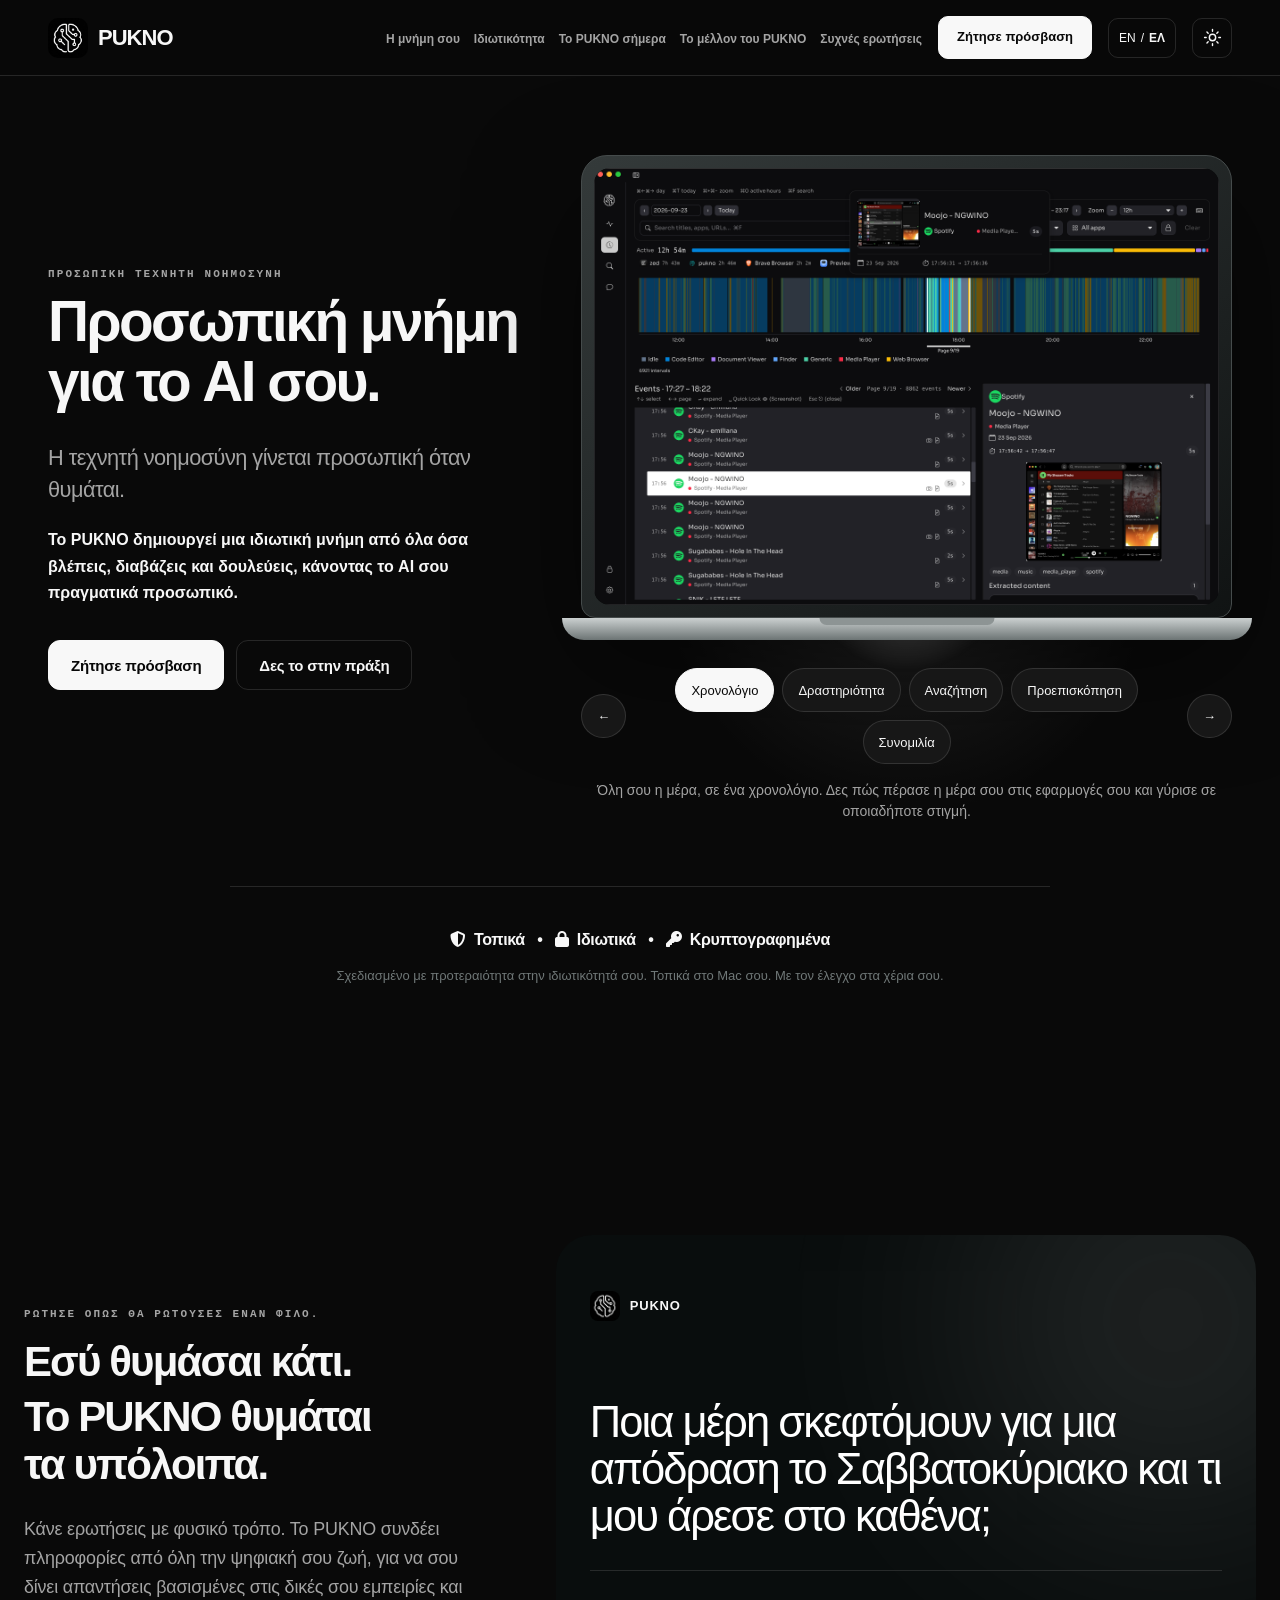
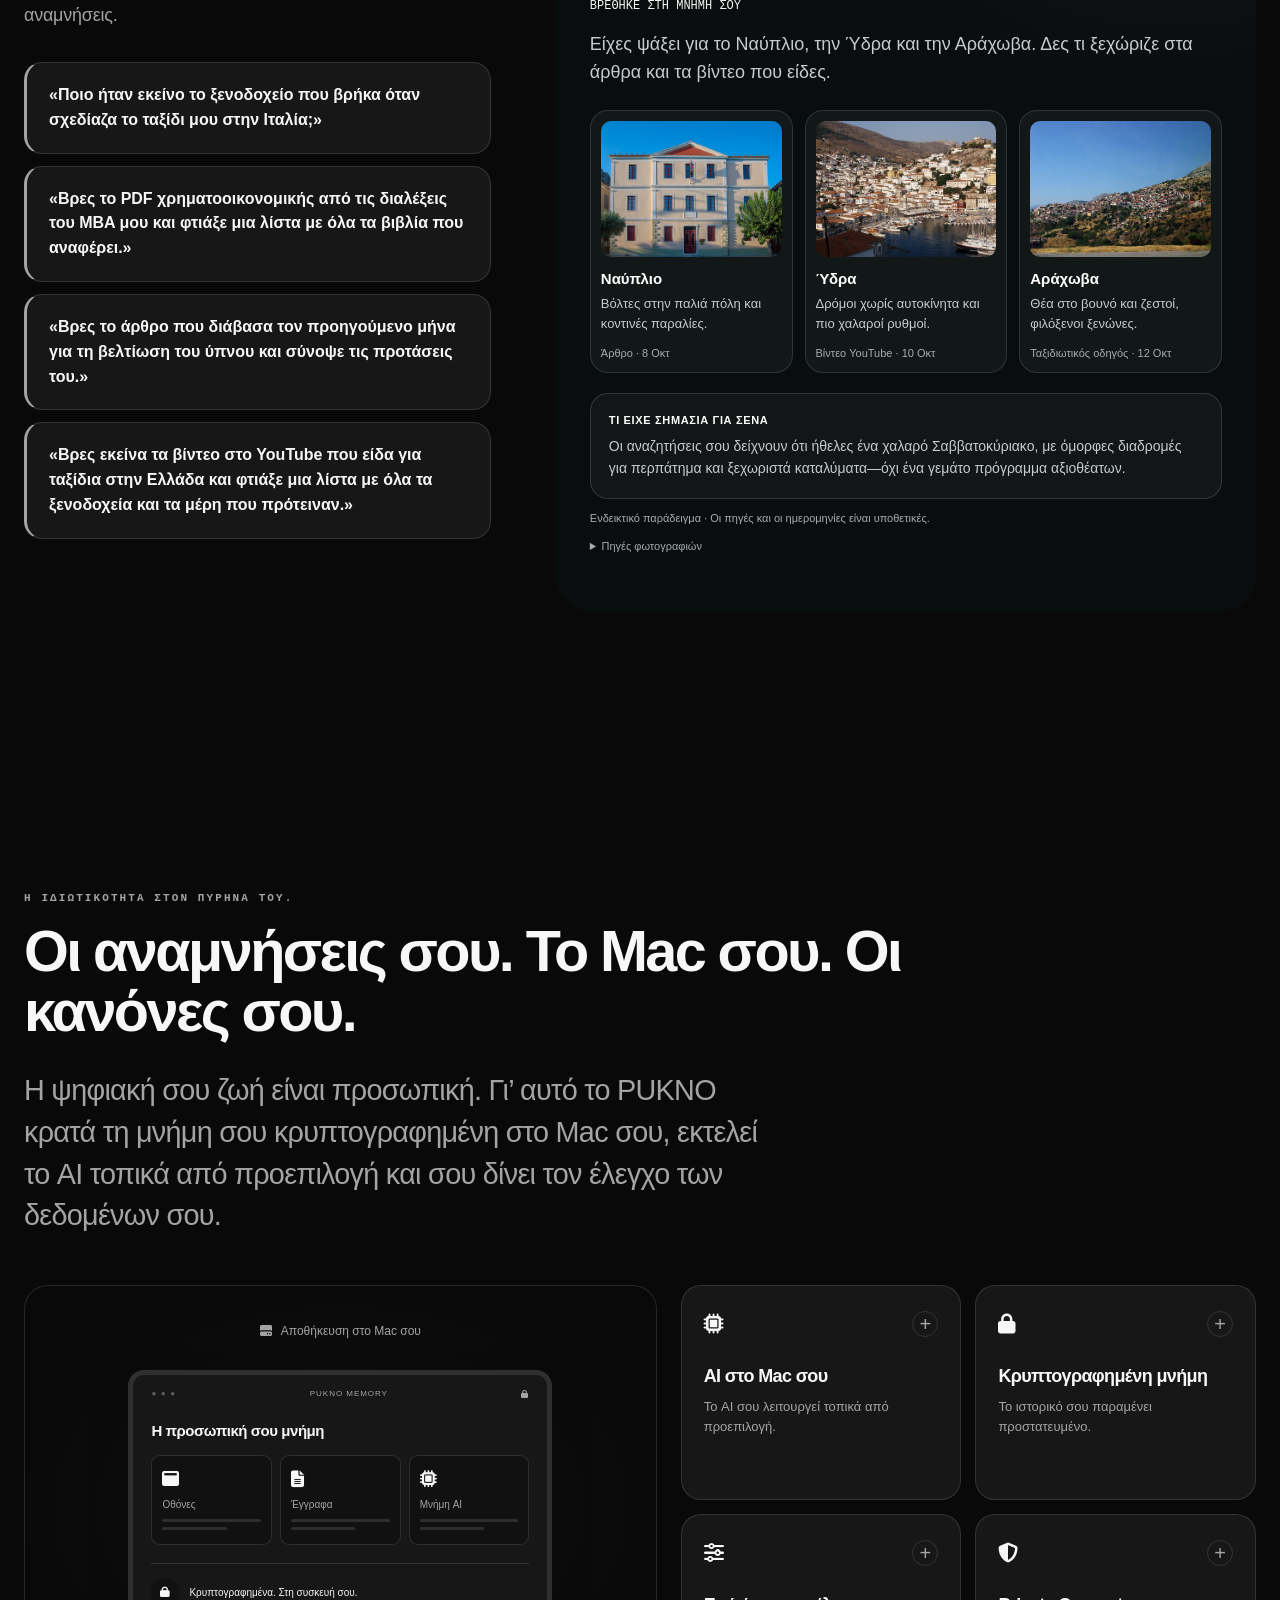
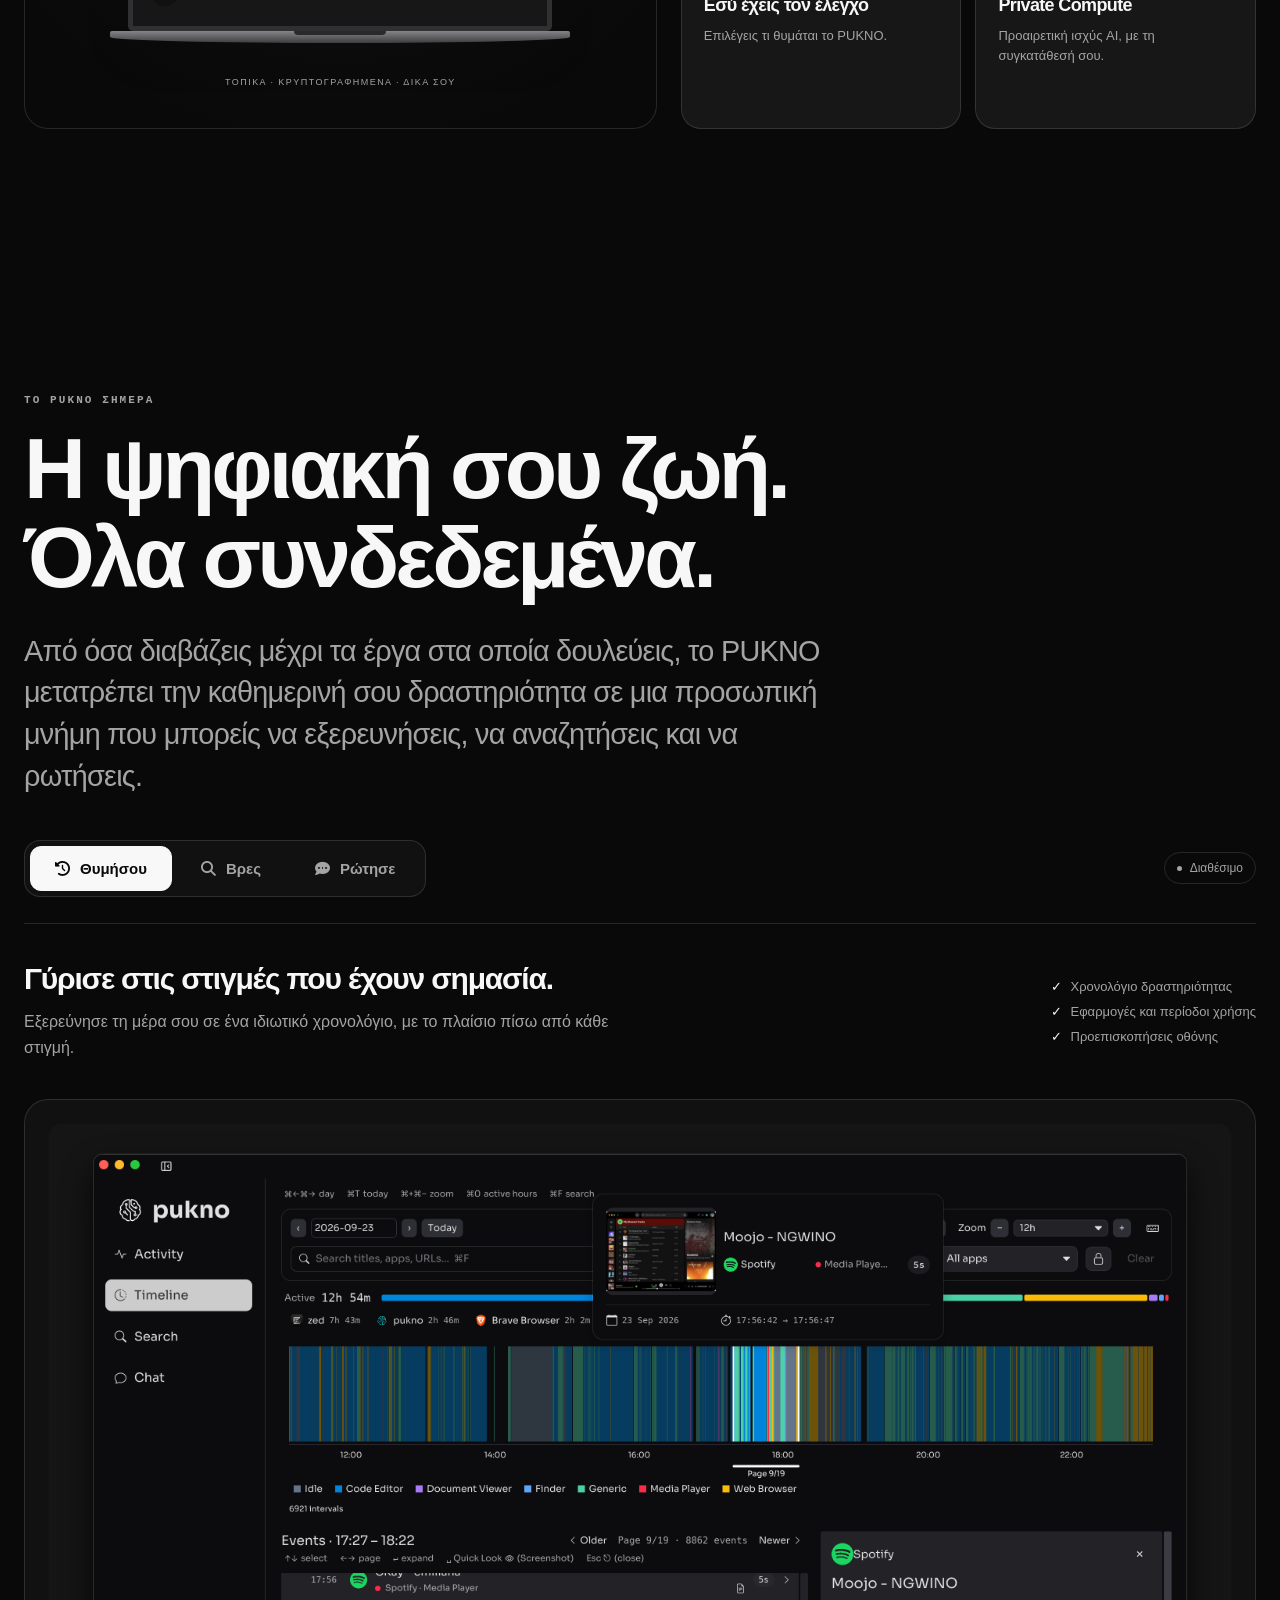
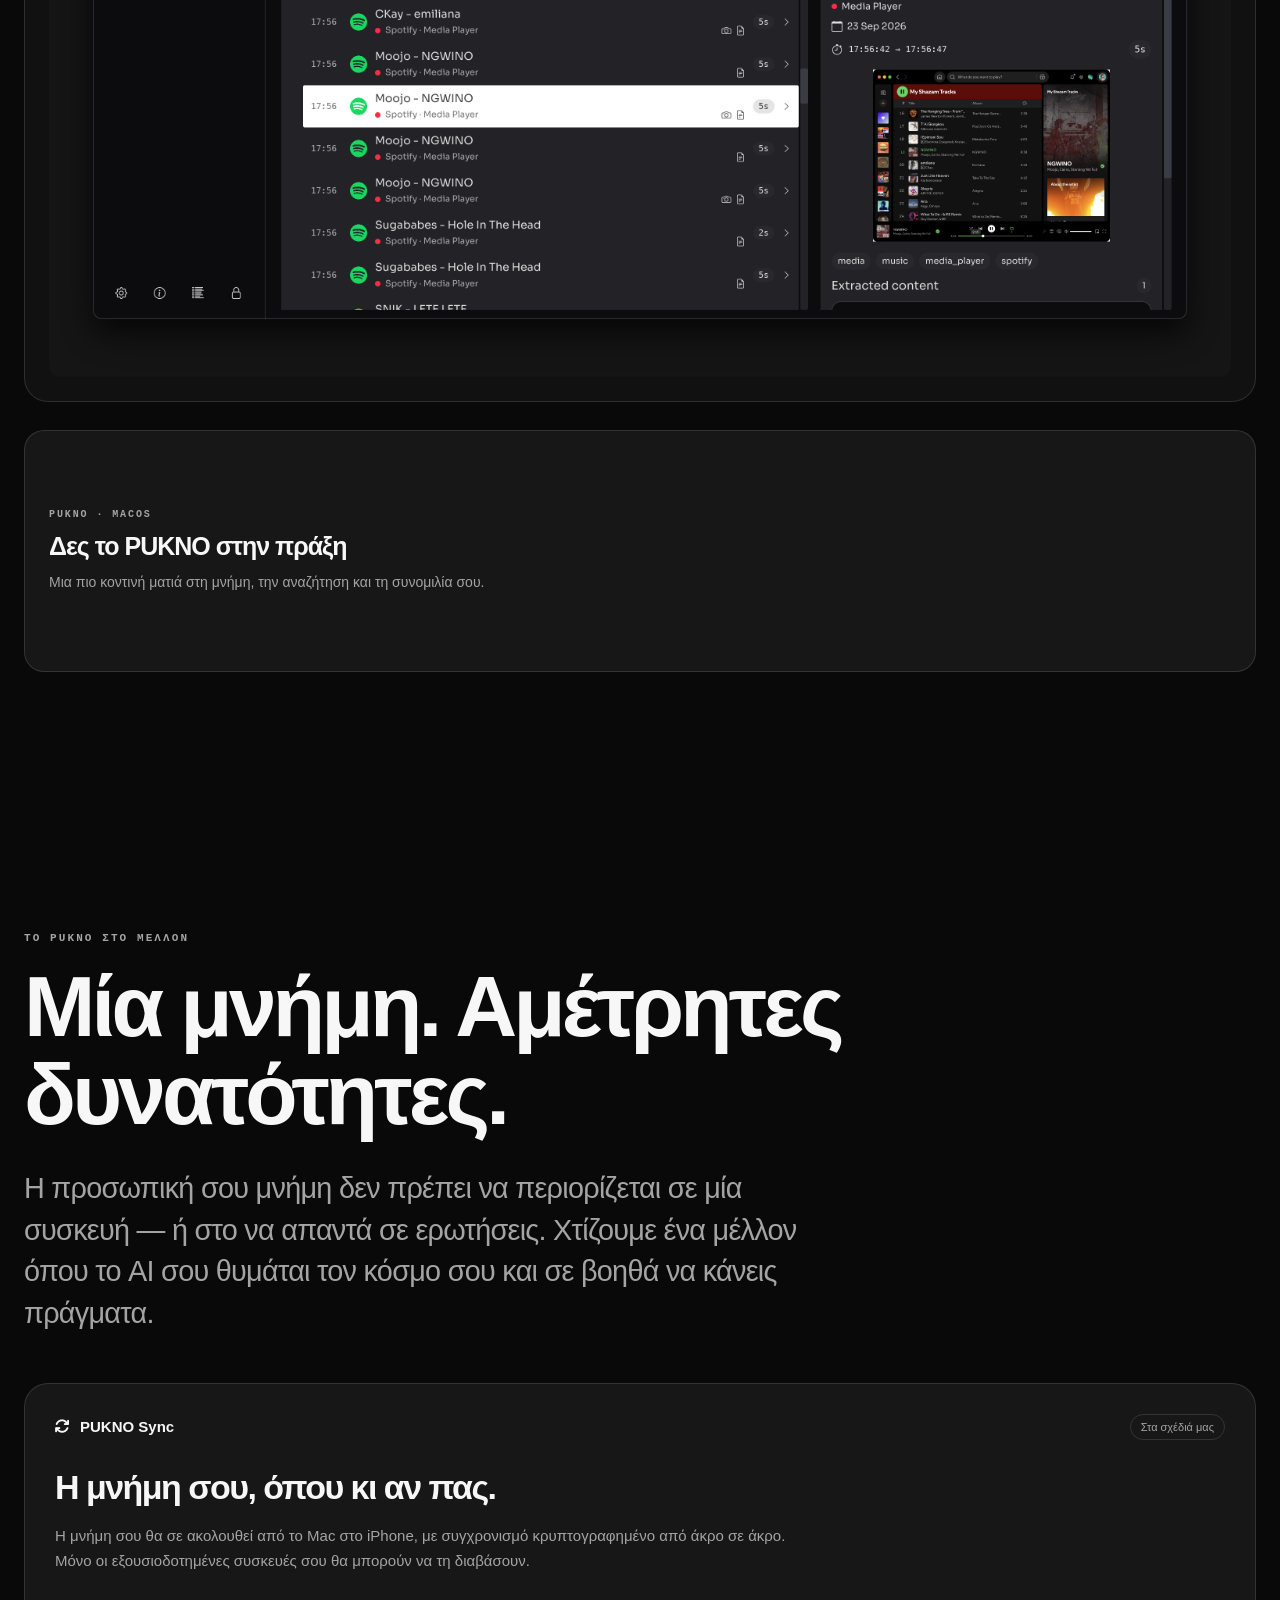
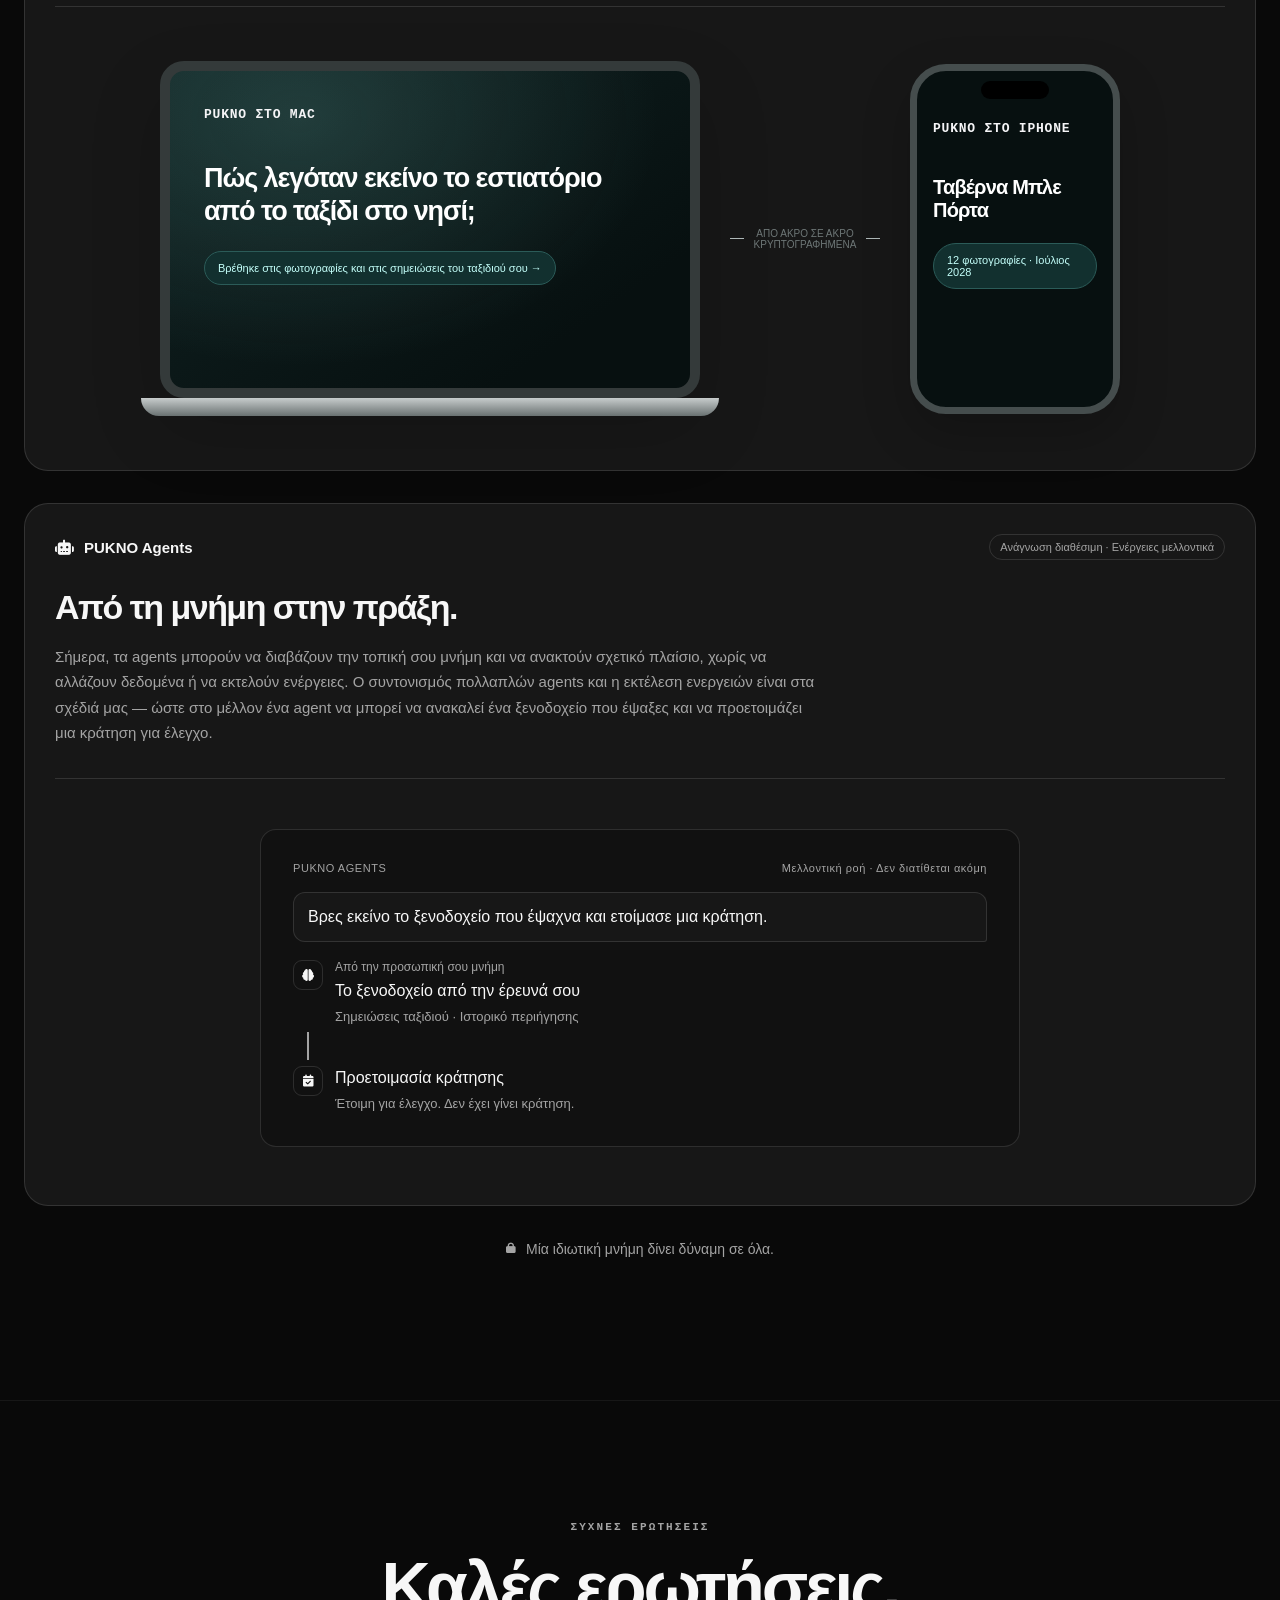
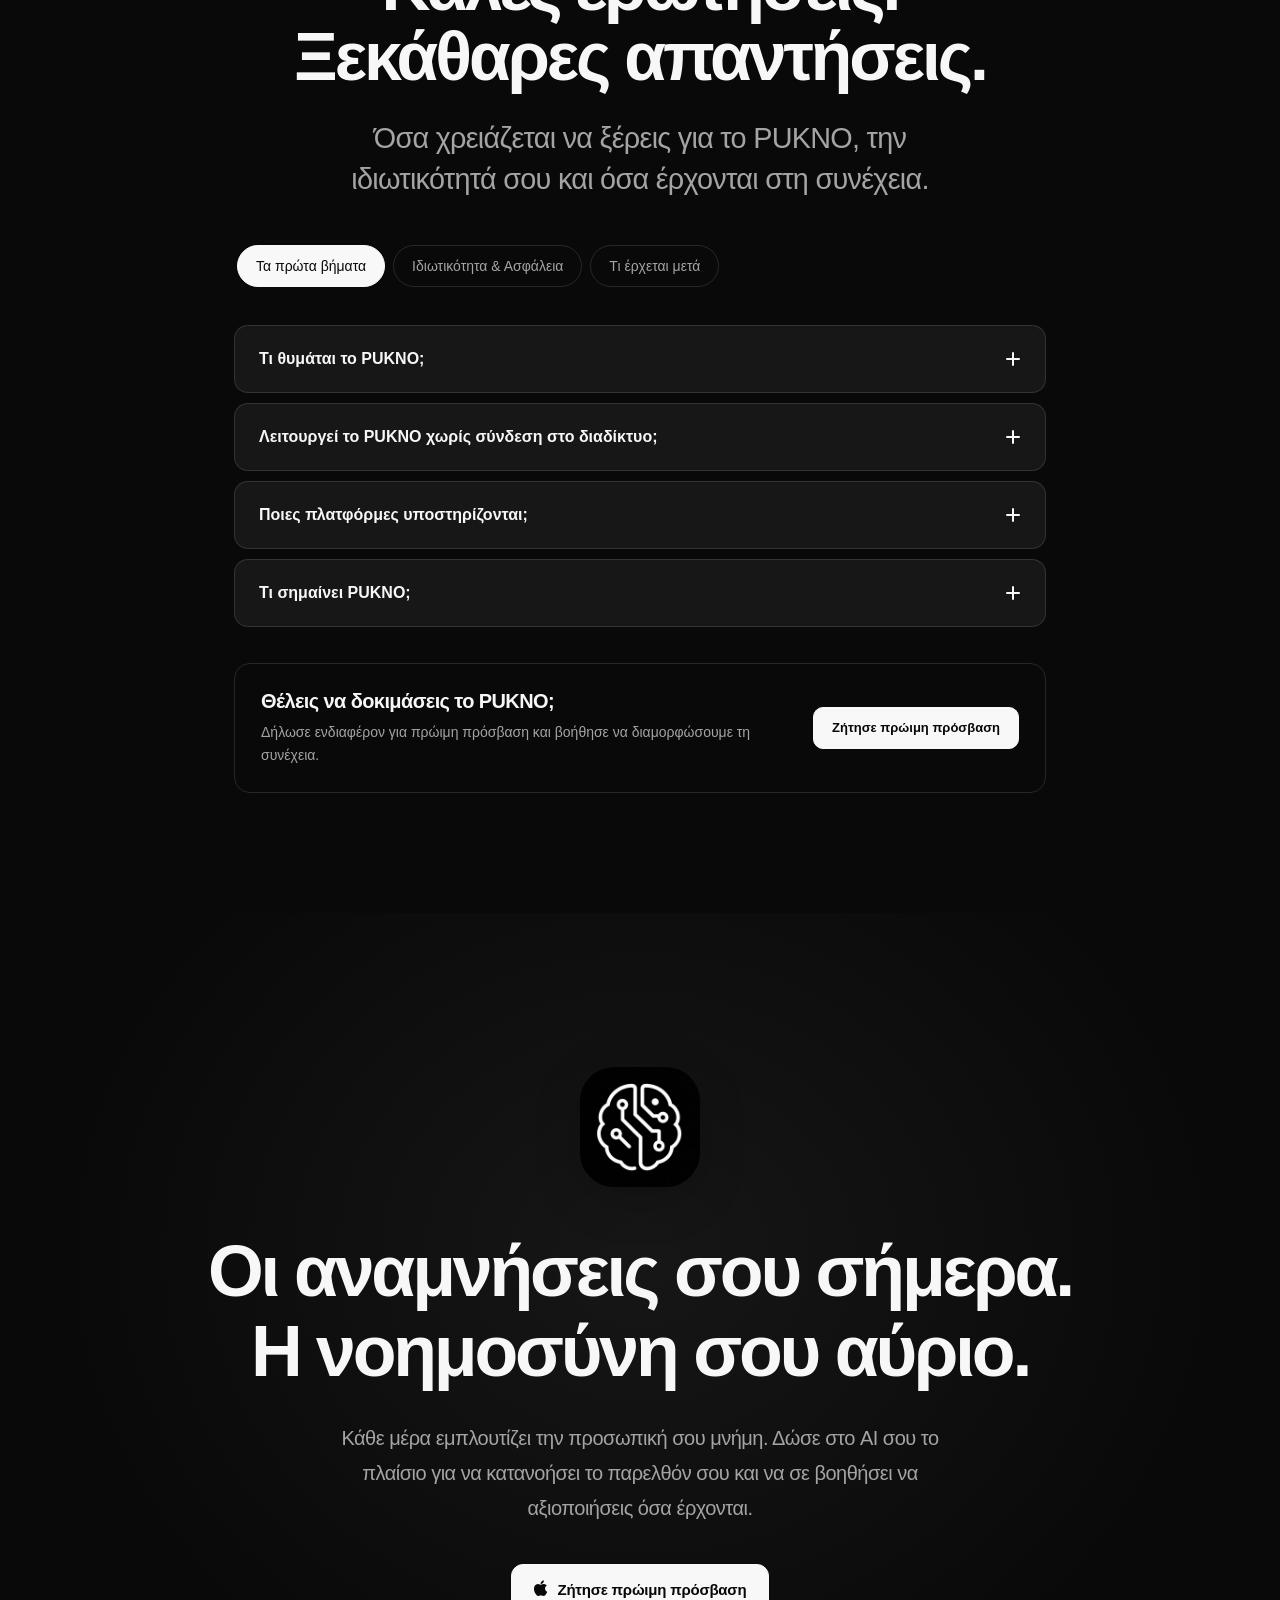
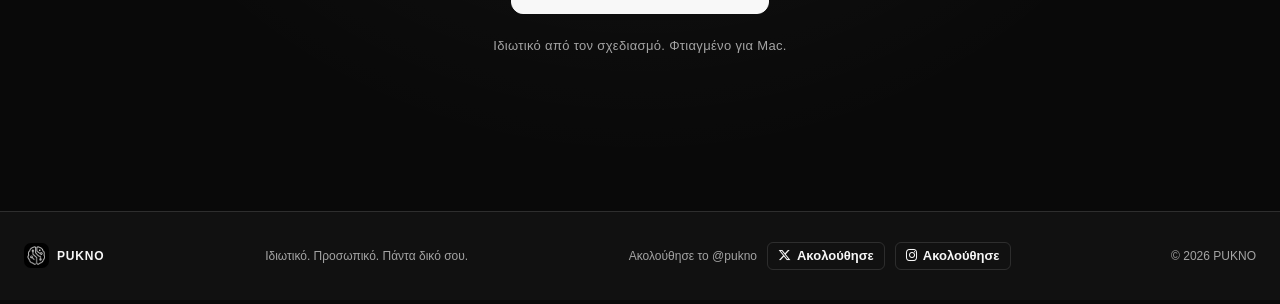
==== commit 33cc5c5d: "Fix last section and get early access modal for lightmode" ====
--- a/index-el.html
+++ b/index-el.html
@@ -448,29 +448,18 @@
 
 
 
-        <section class="section dark cta" id="early">
-
-            <img src="assets/pukno-logo-darkmode.JPG" data-dark-src="assets/pukno-logo-darkmode.JPG" data-light-src="assets/pukno-logo-lightmode.JPG"
-                alt="Λογότυπο PUKNO">
-
-            <div class="eyebrow cyan reveal">PUKNO</div>
-
-            <h2 class="display reveal">
-                Η ιδιωτική, προσωπική σου <br>
-                <span class="gradient">μνήμη με AI.</span>
-            </h2>
-
-            <p class="lead reveal">
-                Το PUKNO θυμάται το πλαίσιο της ψηφιακής σου ζωής — βοηθώντας σε να κατανοείς όσα προηγήθηκαν και να
-                ενεργείς για όσα έχουν σημασία στη συνέχεια.
-            </p>
-
-            <a class="btn primary notify-trigger reveal" href="#notify" aria-haspopup="dialog">
-                <i class="fa-brands fa-apple" aria-hidden="true"></i>
-                Ζήτησε πρόσβαση
-            </a>
-            </div>
-
+        <section class="section dark cta" id="early" aria-labelledby="early-title">
+            <div class="container cta-content reveal">
+                <img src="assets/pukno-logo-darkmode.JPG" data-dark-src="assets/pukno-logo-darkmode.JPG" data-light-src="assets/pukno-logo-lightmode.JPG"
+                    alt="Λογότυπο PUKNO" width="120" height="120" loading="lazy">
+                <h2 class="display" id="early-title">Οι αναμνήσεις σου σήμερα.<br><span class="gradient">Η νοημοσύνη σου αύριο.</span></h2>
+                <p class="lead">Κάθε μέρα εμπλουτίζει την προσωπική σου μνήμη. Δώσε στο AI σου το πλαίσιο για να κατανοήσει το παρελθόν σου και να σε βοηθήσει να αξιοποιήσεις όσα έρχονται.</p>
+                <a class="btn primary notify-trigger" href="#notify" aria-haspopup="dialog">
+                    <i class="fa-brands fa-apple" aria-hidden="true"></i>
+                    Ζήτησε πρώιμη πρόσβαση
+                </a>
+                <p class="cta-note">Ιδιωτικό από τον σχεδιασμό. Φτιαγμένο για Mac.</p>
+            </div>
         </section>
     </main>
 
--- a/assets/site.css
+++ b/assets/site.css
@@ -2416,28 +2416,52 @@
     .faq-answer, .faq-icon::after, .faq-tab { transition: none; }
 }
 
-.cta {
-    padding: 145px 0;
+.cta#early {
+    position: relative;
+    isolation: isolate;
+    overflow: hidden;
+    padding: clamp(96px, 12vw, 170px) 0;
     text-align: center;
-    background: radial-gradient(circle at 50% 45%, rgba(var(--accent-rgb), .1), transparent 28%), #000
-}
+    background: var(--mono-page);
+}
+
+.cta::before {
+    content: "";
+    position: absolute;
+    inset: 0;
+    z-index: -1;
+    pointer-events: none;
+    background: radial-gradient(ellipse at 50% 38%, rgba(255, 255, 255, .055), transparent 65%);
+}
+
+[data-theme="light"] .cta::before {
+    background: radial-gradient(ellipse at 50% 38%, rgba(0, 0, 0, .04), transparent 65%);
+}
+
+.cta-content { max-width: 1080px; }
+.cta .display { font-size: clamp(36px, 5.6vw, 72px); line-height: 1.12; letter-spacing: -.055em; margin: 0 auto 30px; }
+.cta .cta-note { margin: 22px 0 0; color: var(--mono-muted); font-size: 13px; letter-spacing: .025em; line-height: 1.6; }
 
 .cta img {
     width: 120px;
     height: 120px;
     border-radius: 34px;
-    margin: 0 auto 36px;
-    box-shadow: 0 0 45px rgba(var(--accent-rgb), .16)
+    display: block;
+    margin: 0 auto 44px;
+    box-shadow: 0 12px 48px rgba(0, 0, 0, .18)
 }
 
 .cta .lead {
-    max-width: 680px;
-    margin: 0 auto
+    max-width: 660px;
+    margin: 0 auto;
+    color: var(--mono-muted);
+    font-size: clamp(17px, 2vw, 20px);
+    line-height: 1.75;
 }
 
 .cta .notify-trigger {
-    gap: 8px;
-    margin-top: 26px
+    gap: 10px;
+    margin-top: 38px;
 }
 
 .cta .notify-trigger i {
@@ -2505,7 +2529,9 @@
     height: 170px;
     border: 0;
     border-radius: 12px;
-    background: rgba(255, 255, 255, .02)
+    /* The external Tally form uses light text and cannot inherit our theme. */
+    background: #101010;
+    color-scheme: dark;
 }
 
 .notify-modal-close {
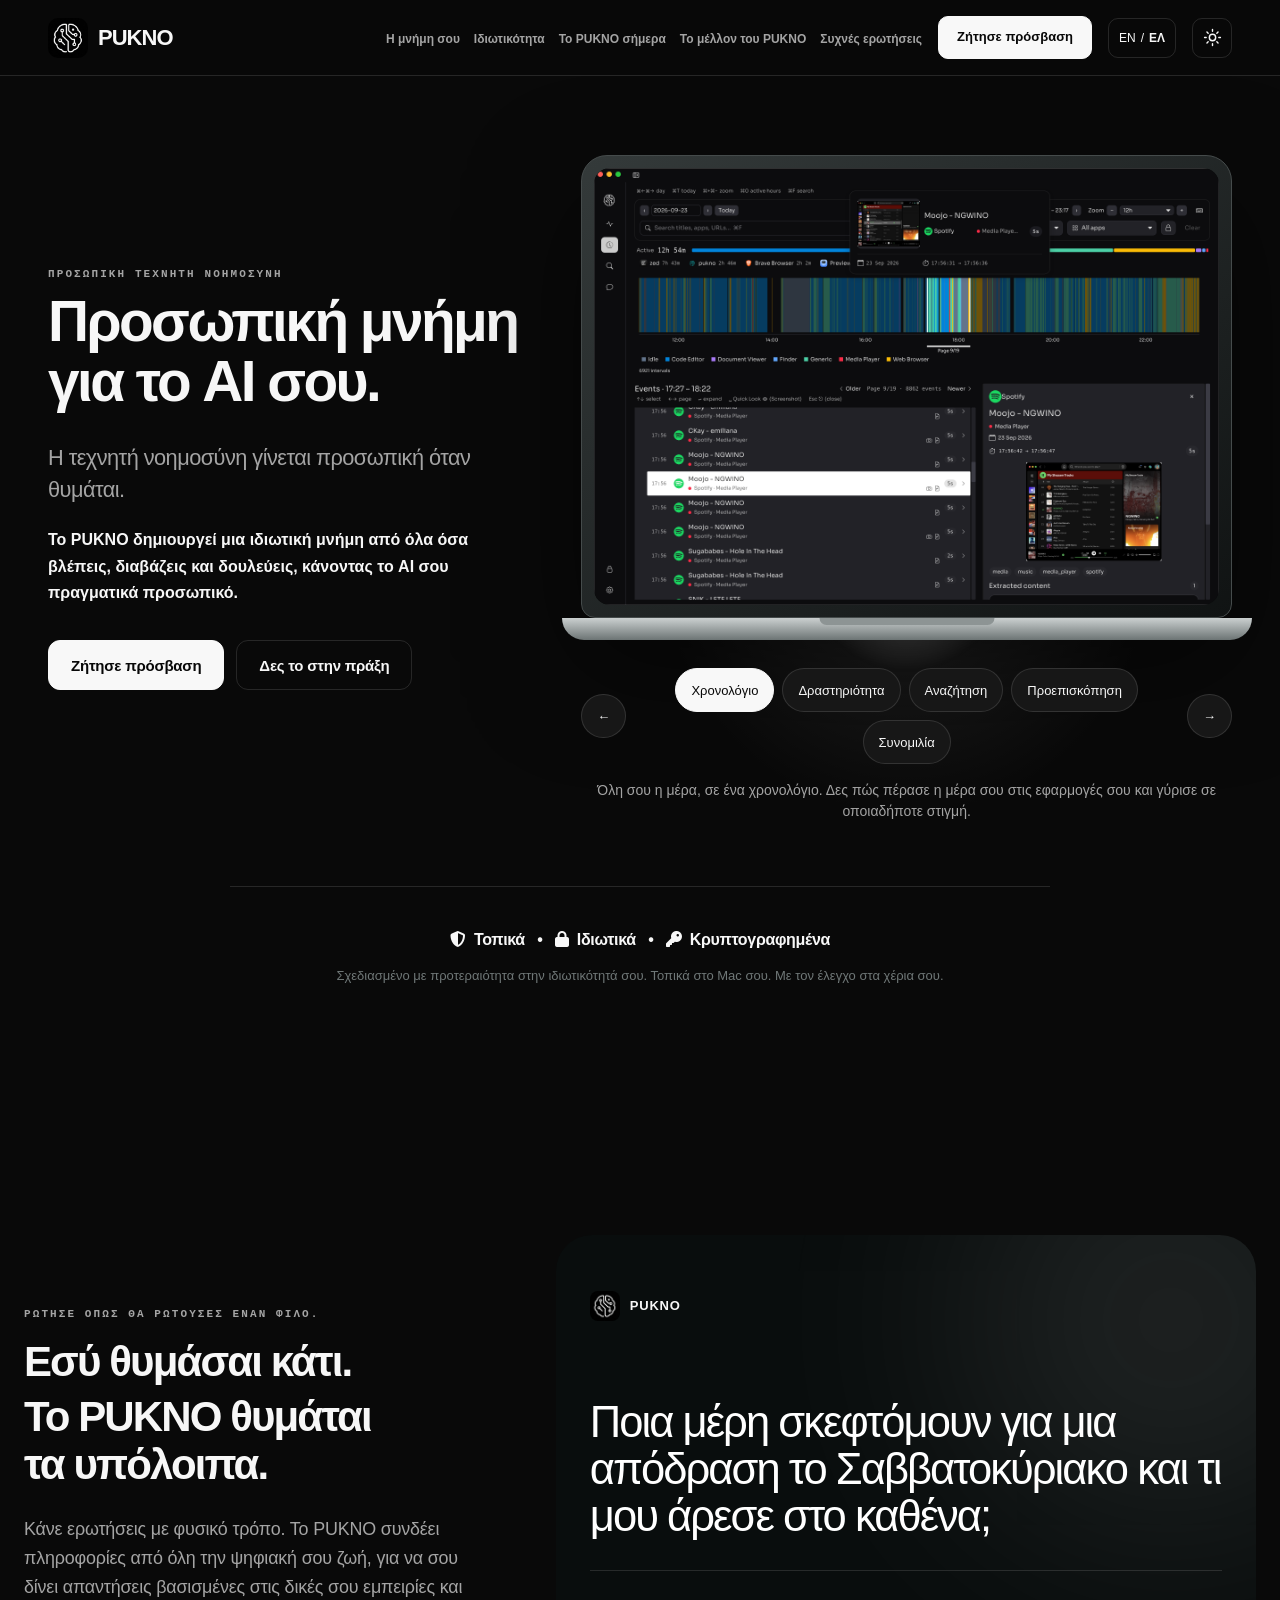
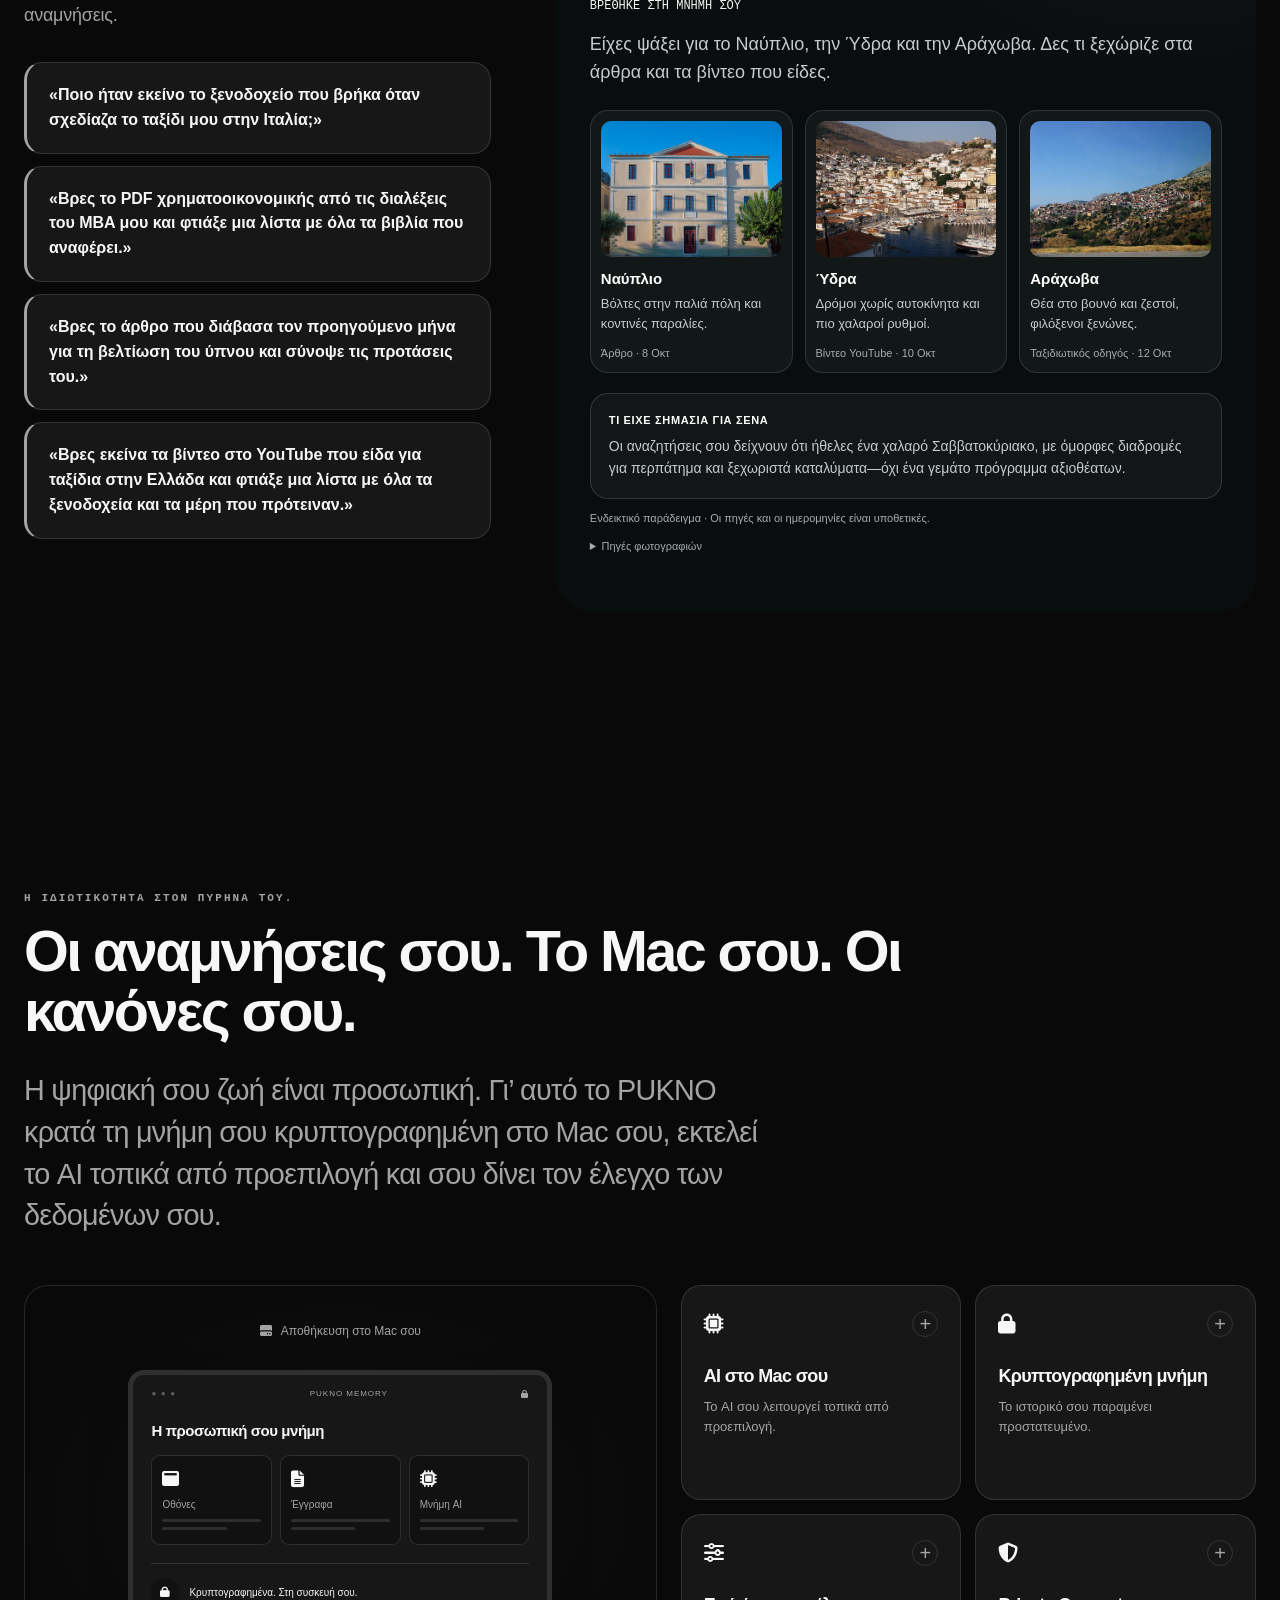
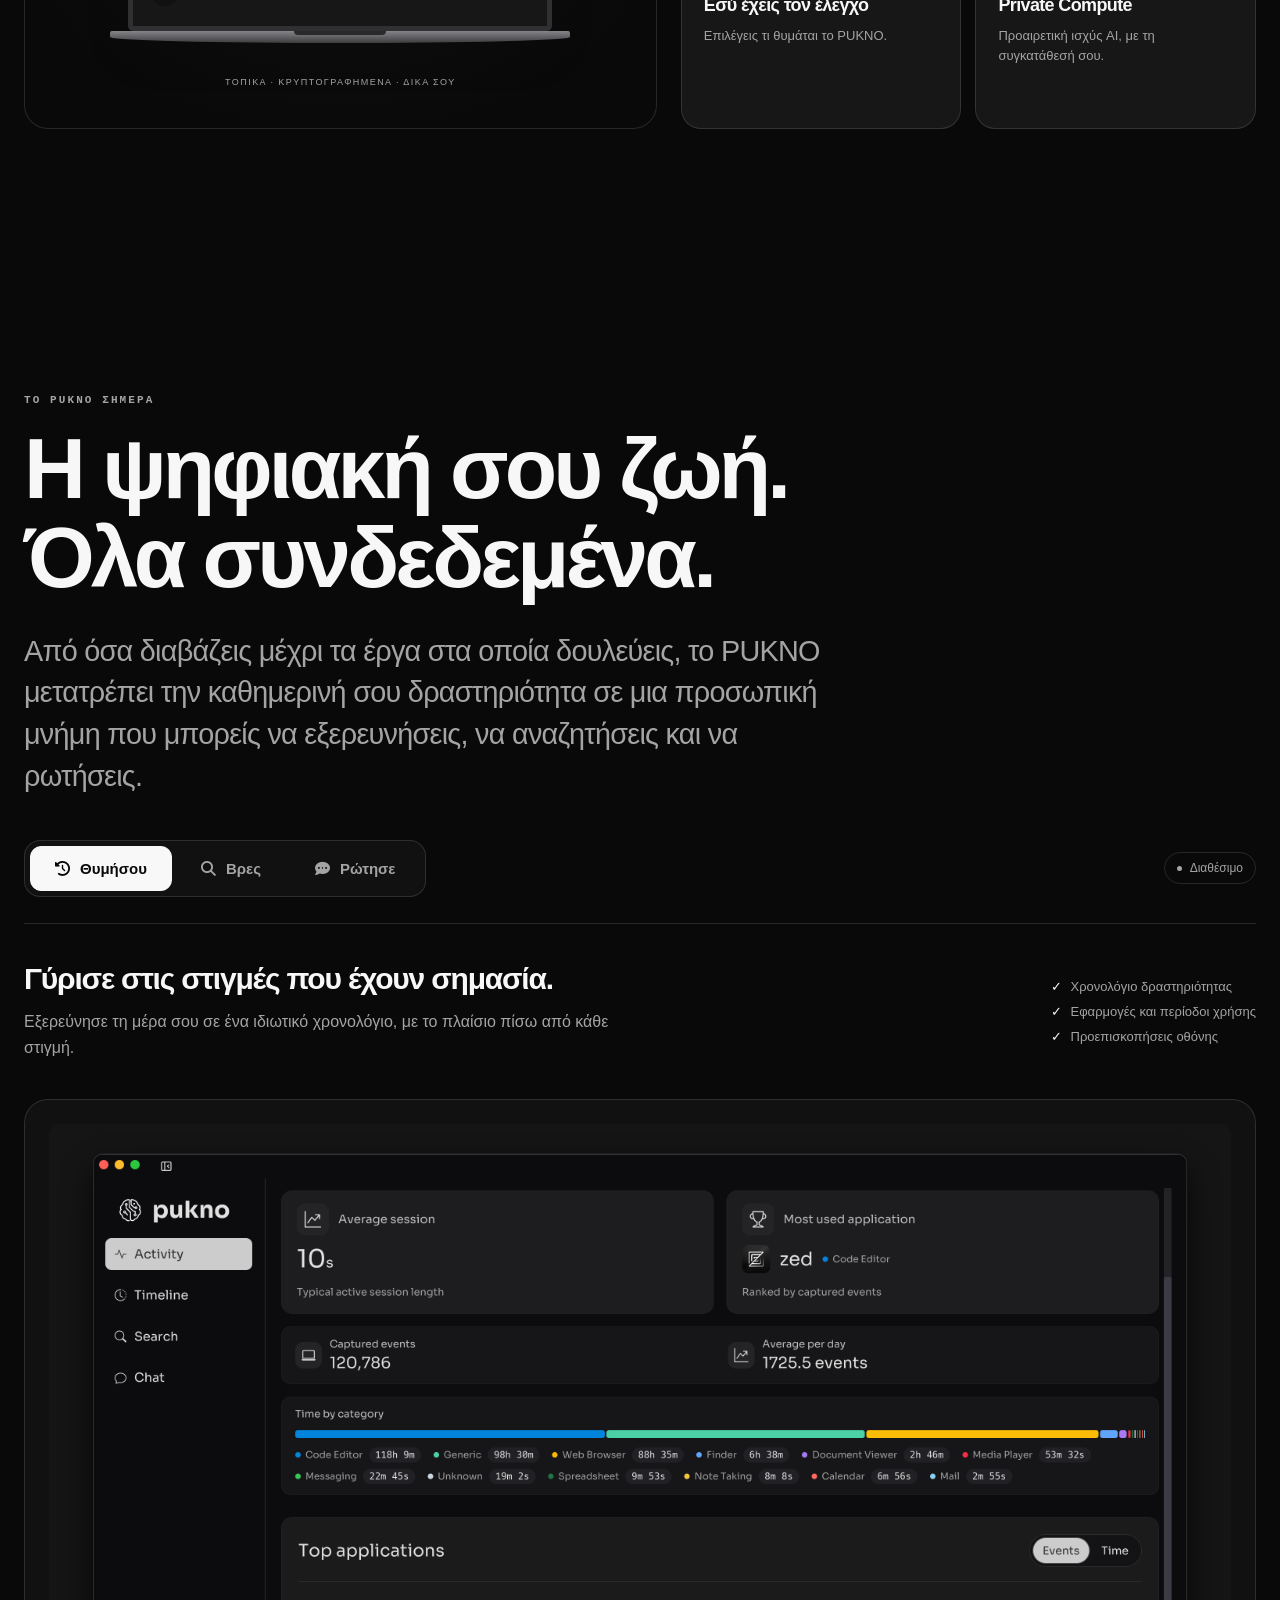
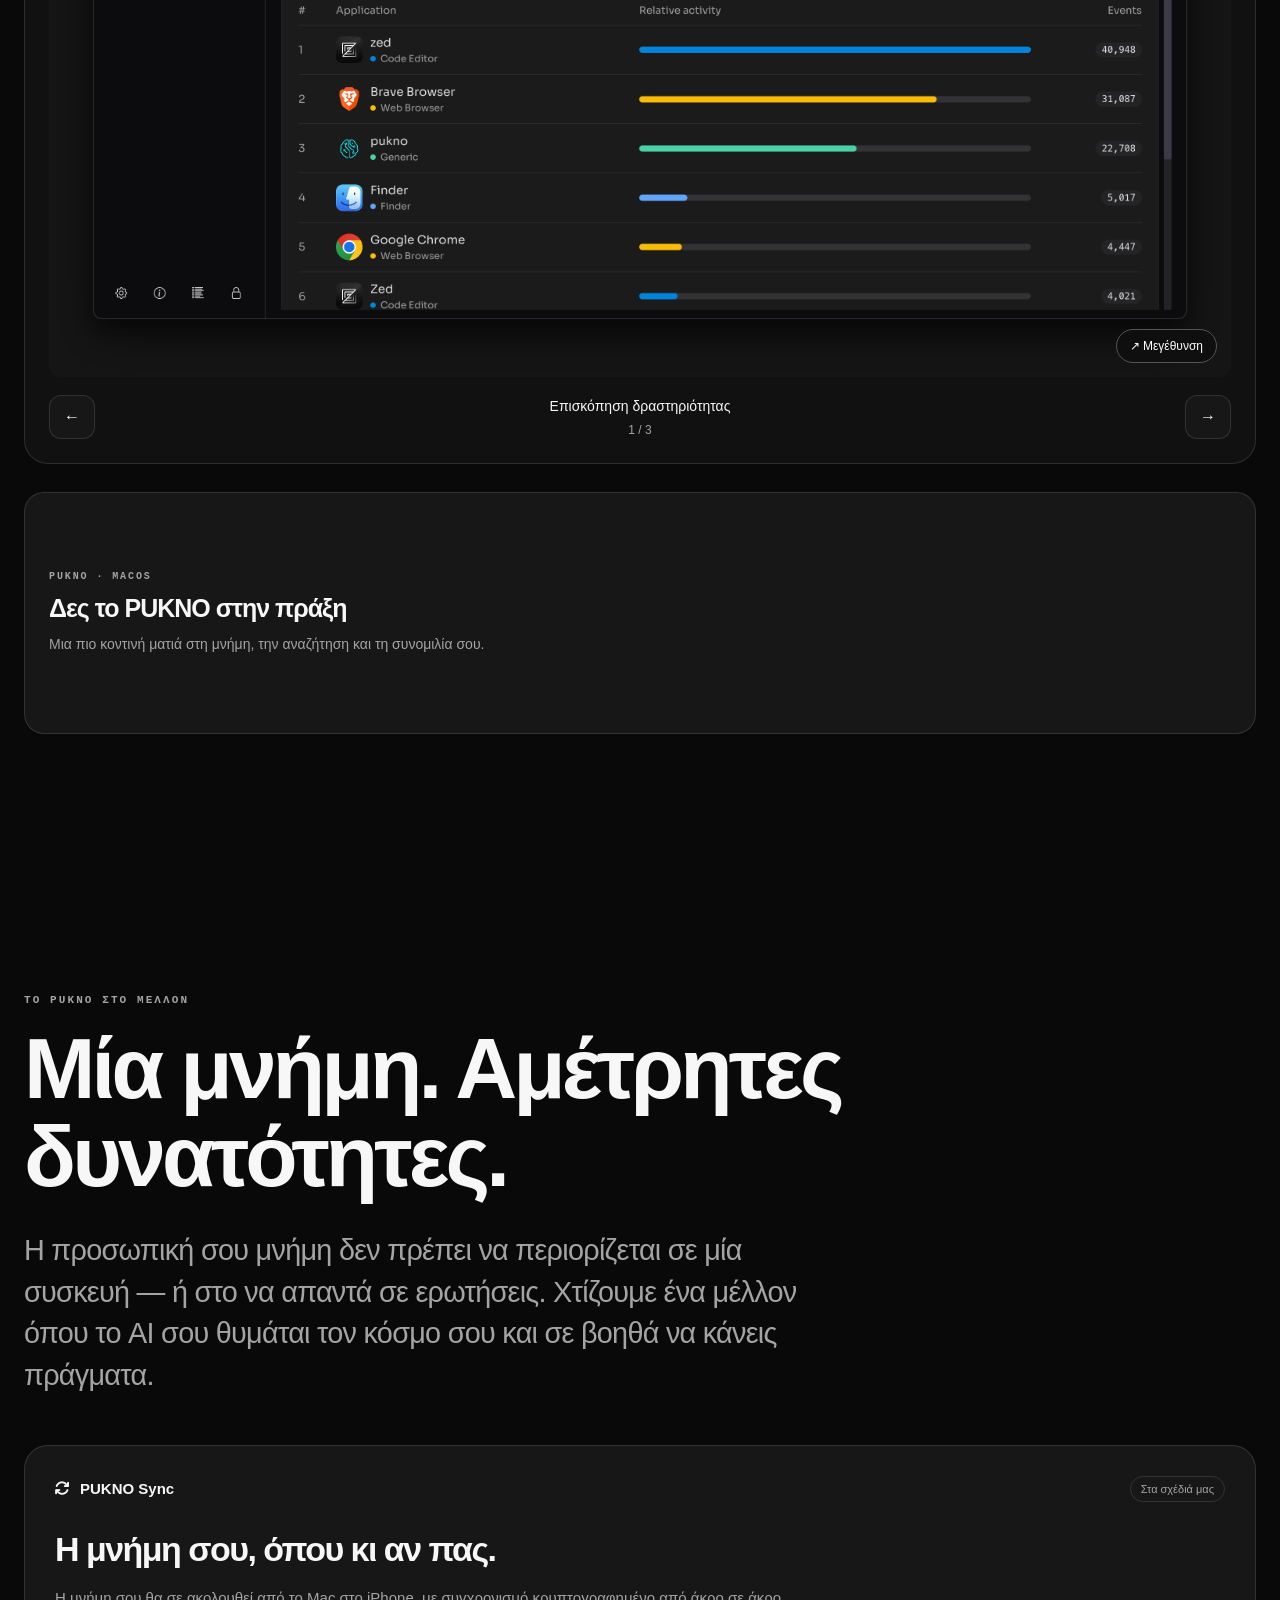
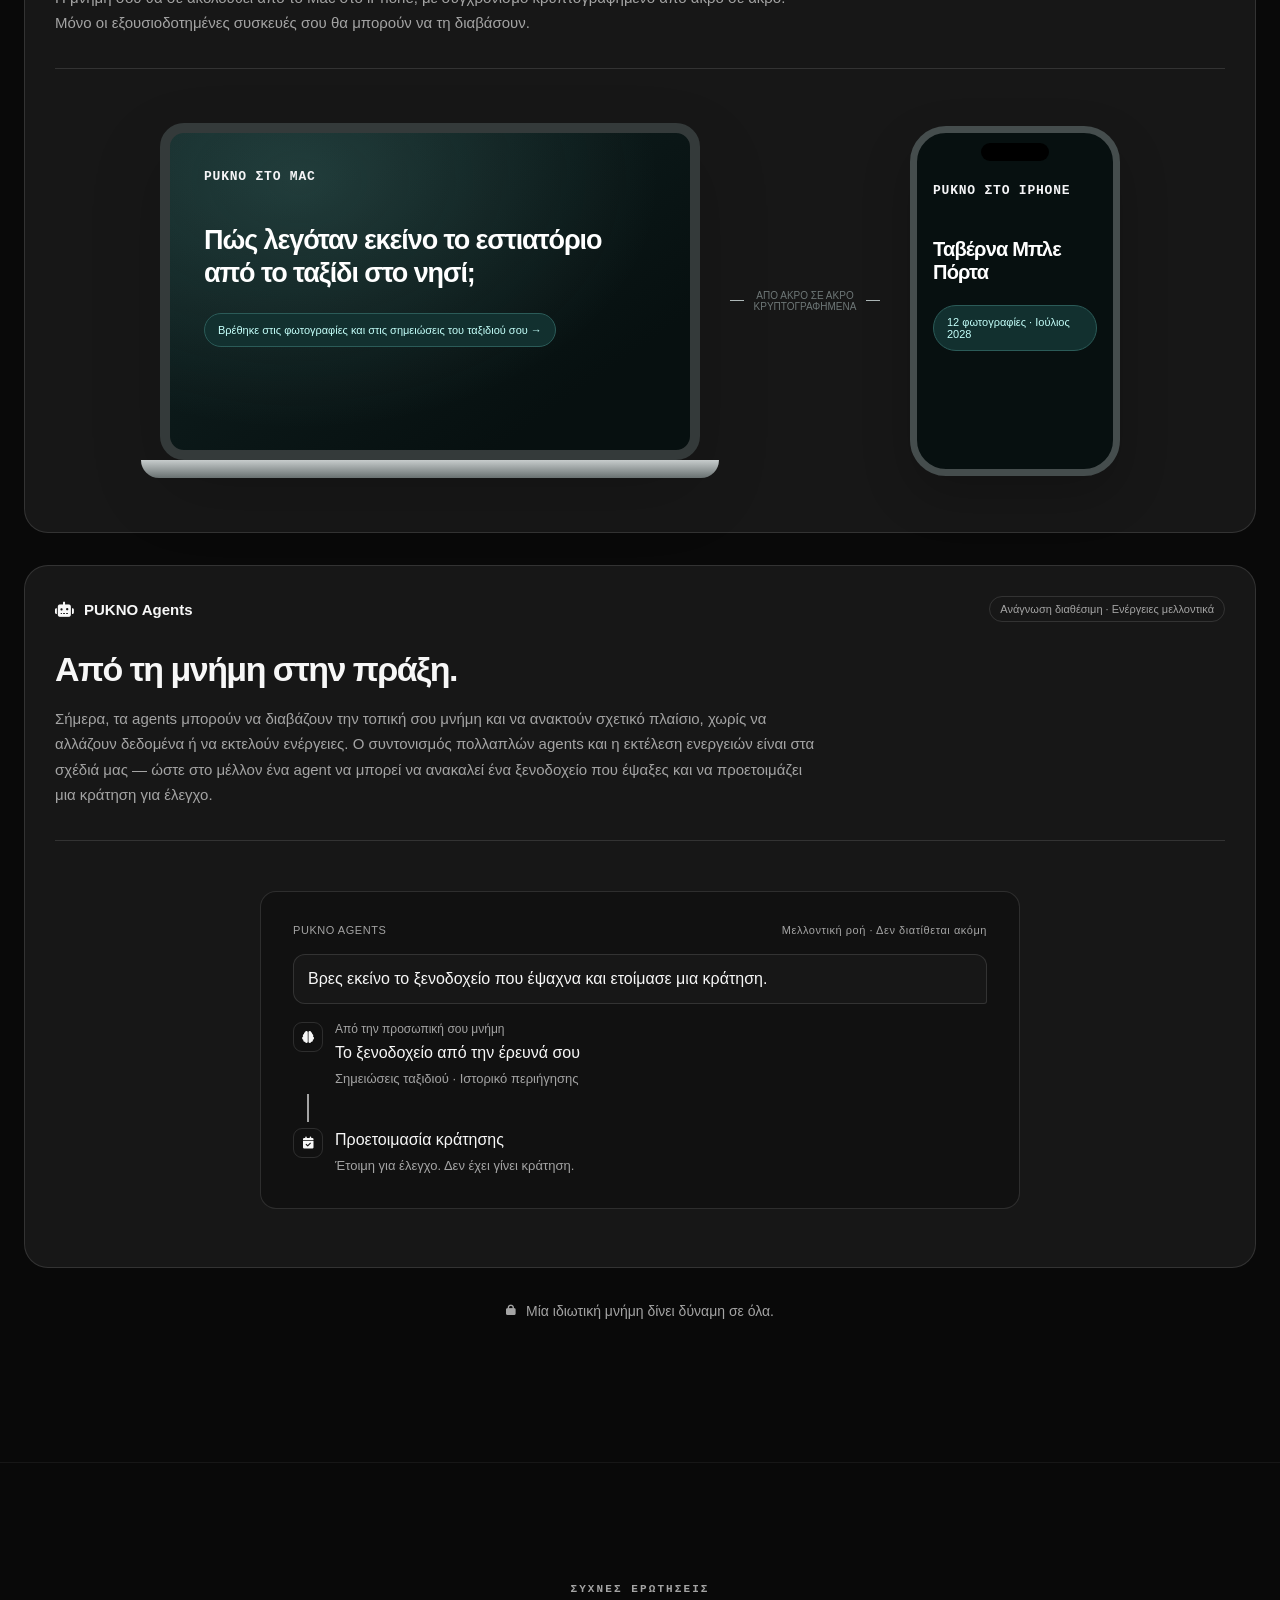
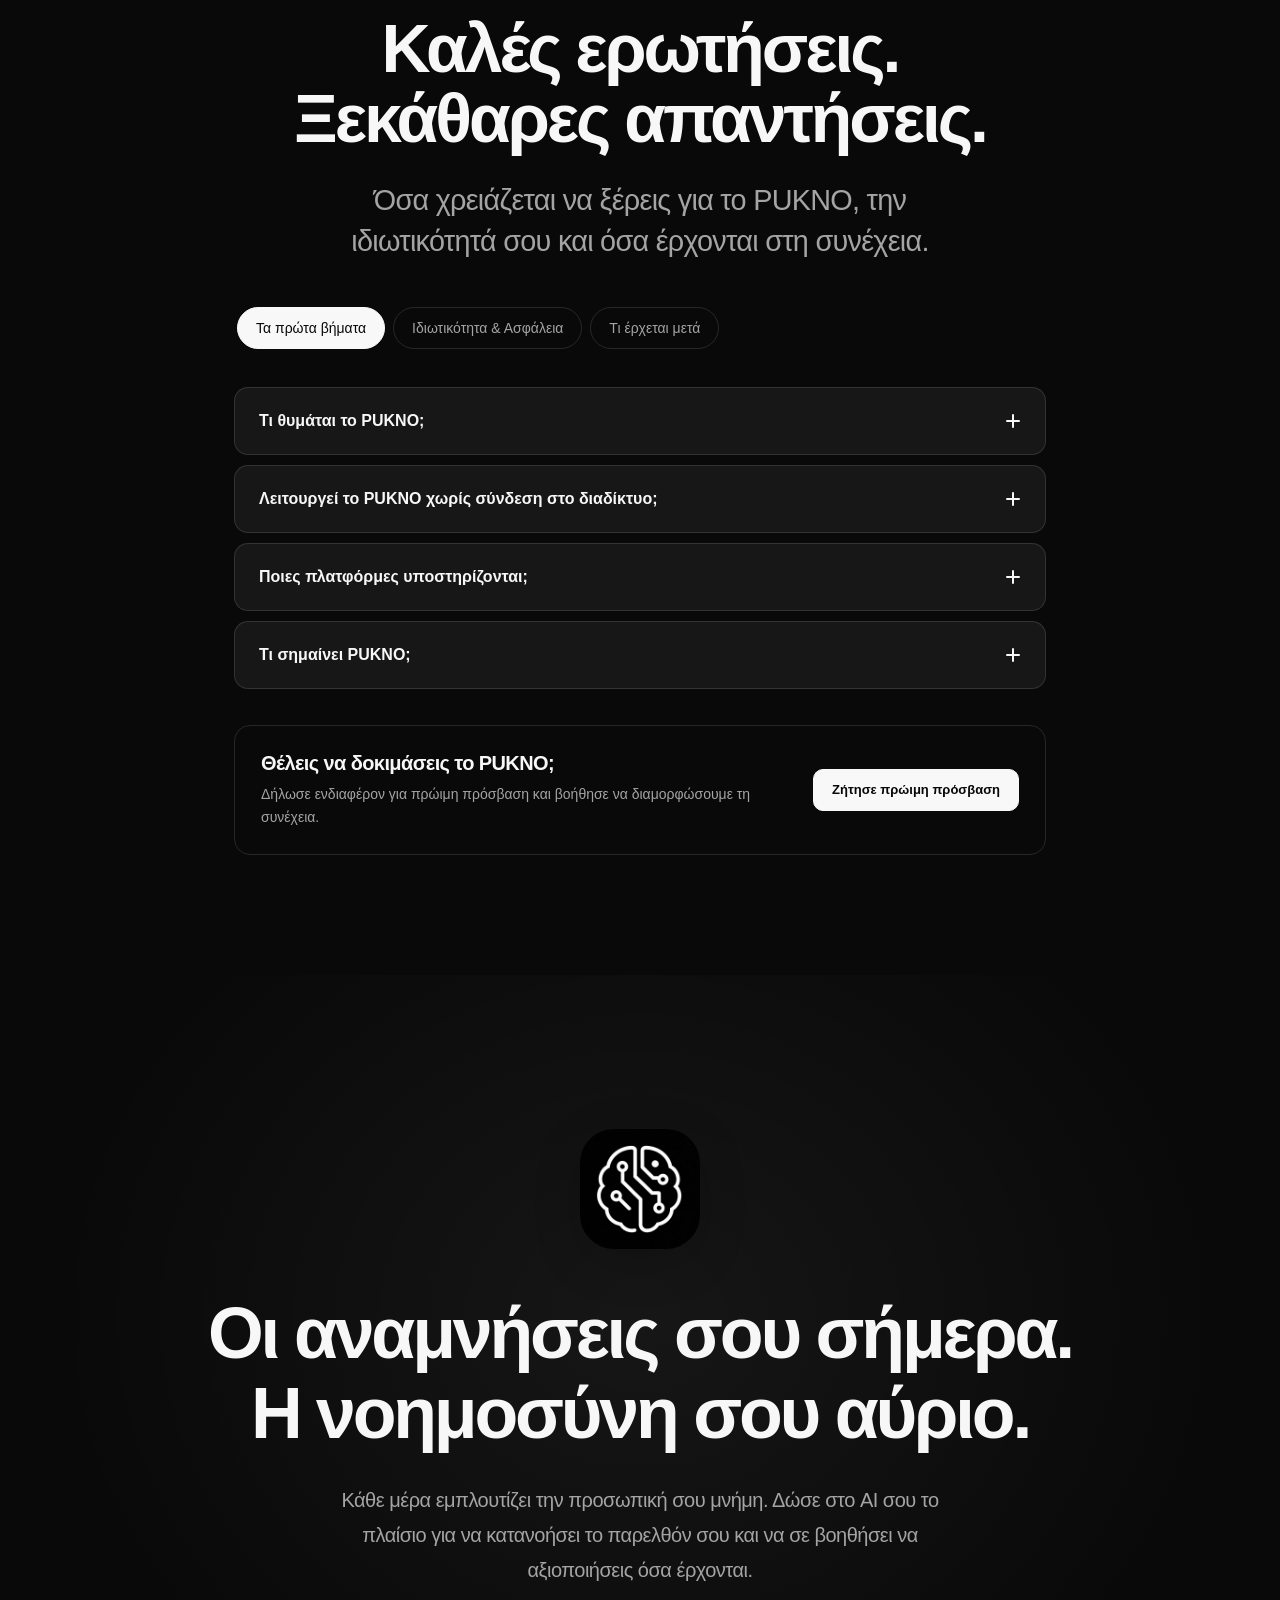
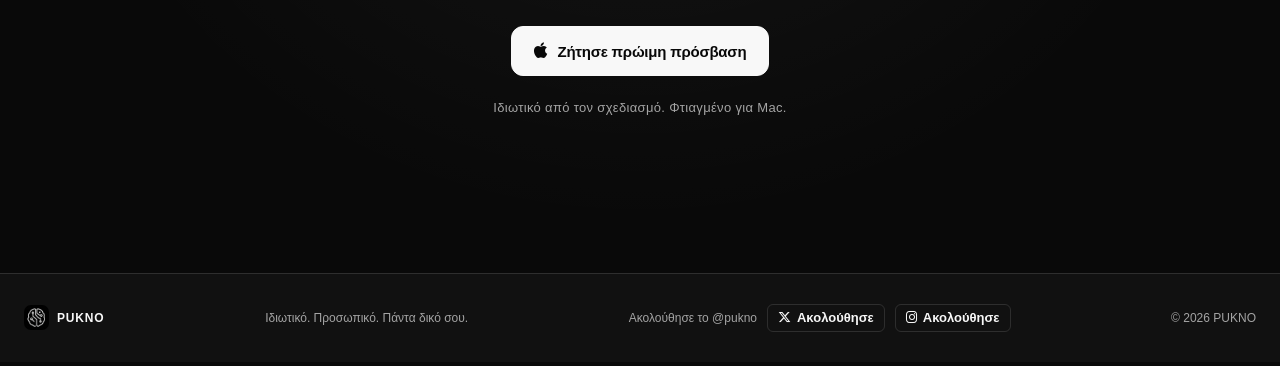
==== commit 9a61b0af: "feat: refresh bilingual landing page and add interactive product galleries - Redesign FAQ with categ" ====
--- a/index-el.html
+++ b/index-el.html
@@ -350,15 +350,39 @@
                     <div class="today-controls"><div class="today-tabs" role="tablist" aria-label="Εξερεύνησε τις λειτουργίες του PUKNO"><button type="button" class="today-tab" role="tab" id="today-tab-remember" aria-controls="today-panel-remember" aria-selected="true" tabindex="0"><i class="fa-solid fa-clock-rotate-left" aria-hidden="true"></i>Θυμήσου</button><button type="button" class="today-tab" role="tab" id="today-tab-find" aria-controls="today-panel-find" aria-selected="false" tabindex="-1"><i class="fa-solid fa-magnifying-glass" aria-hidden="true"></i>Βρες</button><button type="button" class="today-tab" role="tab" id="today-tab-ask" aria-controls="today-panel-ask" aria-selected="false" tabindex="-1"><i class="fa-solid fa-comment-dots" aria-hidden="true"></i>Ρώτησε</button></div><span class="today-available"><span aria-hidden="true"></span>Διαθέσιμο</span></div>
                     <div class="today-panel" role="tabpanel" id="today-panel-remember" aria-labelledby="today-tab-remember" tabindex="0">
                         <div class="today-panel-copy"><div><h3>Γύρισε στις στιγμές που έχουν σημασία.</h3><p>Εξερεύνησε τη μέρα σου σε ένα ιδιωτικό χρονολόγιο, με το πλαίσιο πίσω από κάθε στιγμή.</p></div><ul class="today-highlights"><li>Χρονολόγιο δραστηριότητας</li><li>Εφαρμογές και περίοδοι χρήσης</li><li>Προεπισκοπήσεις οθόνης</li></ul></div>
-                        <figure class="today-showcase"><img src="assets/screenshots/darkmode/3_pukno_screen_timeline.png" alt="Χρονολόγιο του PUKNO με εφαρμογές και περιόδους χρήσης" loading="lazy" decoding="async" width="3024" height="2184"></figure>
+                        <figure class="today-showcase" data-gallery aria-label="Στιγμιότυπα του PUKNO">
+                        <div class="gallery-viewport">
+                        <button type="button" class="gallery-slide" data-caption="Επισκόπηση δραστηριότητας" aria-label="Μεγέθυνση: Επισκόπηση δραστηριότητας" aria-haspopup="dialog"><img src="assets/screenshots/darkmode/2_pukno_screen_activity_more_content.png" alt="Επισκόπηση δραστηριότητας" loading="lazy" decoding="async" width="3024" height="2184"><span class="gallery-expand" aria-hidden="true">↗ Μεγέθυνση</span></button>
+                        <button type="button" class="gallery-slide" data-caption="Η μέρα σου σε ένα χρονολόγιο" aria-label="Μεγέθυνση: Η μέρα σου σε ένα χρονολόγιο" aria-haspopup="dialog" hidden><img src="assets/screenshots/darkmode/3_pukno_screen_timeline.png" alt="Η μέρα σου σε ένα χρονολόγιο" loading="lazy" decoding="async" width="3024" height="2184"><span class="gallery-expand" aria-hidden="true">↗ Μεγέθυνση</span></button>
+                        <button type="button" class="gallery-slide" data-caption="Δες μια καταγεγραμμένη στιγμή" aria-label="Μεγέθυνση: Δες μια καταγεγραμμένη στιγμή" aria-haspopup="dialog" hidden><img src="assets/screenshots/darkmode/3_pukno_screen_timeline_quicklook.png" alt="Δες μια καταγεγραμμένη στιγμή" loading="lazy" decoding="async" width="3024" height="2184"><span class="gallery-expand" aria-hidden="true">↗ Μεγέθυνση</span></button>
+                        </div>
+                        <figcaption class="gallery-controls"><button type="button" data-gallery-prev aria-label="Προηγούμενη εικόνα">←</button><p aria-live="polite" aria-atomic="true"><span data-gallery-caption>Επισκόπηση δραστηριότητας</span><span class="gallery-count" data-gallery-count>1 / 3</span></p><button type="button" data-gallery-next aria-label="Επόμενη εικόνα">→</button></figcaption>
+                        </figure>
                     </div>
                     <div class="today-panel" role="tabpanel" id="today-panel-find" aria-labelledby="today-tab-find" tabindex="0" hidden>
                         <div class="today-panel-copy"><div><h3>Βρες το, ακόμη κι αν θυμάσαι ελάχιστα.</h3><p>Περίγραψε όσα θυμάσαι και βρες σχετικά στιγμιότυπα οθόνης ανά θέμα.</p></div><ul class="today-highlights"><li>Σημασιολογική αναζήτηση</li><li>Ταξινομημένα αποτελέσματα</li><li>Οπτικές προεπισκοπήσεις</li></ul></div>
-                        <figure class="today-showcase"><img src="assets/screenshots/darkmode/4_pukno_screen_search_snapshot.png" alt="Αναζήτηση στιγμιοτύπων του PUKNO με αποτελέσματα βάσει ομοιότητας" loading="lazy" decoding="async" width="3024" height="2184"></figure>
+                        <figure class="today-showcase" data-gallery aria-label="Στιγμιότυπα του PUKNO">
+                        <div class="gallery-viewport">
+                        <button type="button" class="gallery-slide" data-caption="Αναζήτησε στιγμιότυπα οθόνης" aria-label="Μεγέθυνση: Αναζήτησε στιγμιότυπα οθόνης" aria-haspopup="dialog"><img src="assets/screenshots/darkmode/4_pukno_screen_search_snapshot.png" alt="Αναζήτησε στιγμιότυπα οθόνης" loading="lazy" decoding="async" width="3024" height="2184"><span class="gallery-expand" aria-hidden="true">↗ Μεγέθυνση</span></button>
+                        <button type="button" class="gallery-slide" data-caption="Αναζήτησε στο χρονολόγιό σου" aria-label="Μεγέθυνση: Αναζήτησε στο χρονολόγιό σου" aria-haspopup="dialog" hidden><img src="assets/screenshots/darkmode/3_pukno_screen_timeline_search.png" alt="Αναζήτησε στο χρονολόγιό σου" loading="lazy" decoding="async" width="3024" height="2184"><span class="gallery-expand" aria-hidden="true">↗ Μεγέθυνση</span></button>
+                        <button type="button" class="gallery-slide" data-caption="Δες ένα αποτέλεσμα από κοντά" aria-label="Μεγέθυνση: Δες ένα αποτέλεσμα από κοντά" aria-haspopup="dialog" hidden><img src="assets/screenshots/darkmode/3_pukno_screen_timeline_search_quicklook.png" alt="Δες ένα αποτέλεσμα από κοντά" loading="lazy" decoding="async" width="3024" height="2184"><span class="gallery-expand" aria-hidden="true">↗ Μεγέθυνση</span></button>
+                        </div>
+                        <figcaption class="gallery-controls"><button type="button" data-gallery-prev aria-label="Προηγούμενη εικόνα">←</button><p aria-live="polite" aria-atomic="true"><span data-gallery-caption>Αναζήτησε στιγμιότυπα οθόνης</span><span class="gallery-count" data-gallery-count>1 / 3</span></p><button type="button" data-gallery-next aria-label="Επόμενη εικόνα">→</button></figcaption>
+                        </figure>
                     </div>
                     <div class="today-panel" role="tabpanel" id="today-panel-ask" aria-labelledby="today-tab-ask" tabindex="0" hidden>
-                        <div class="today-panel-copy"><div><h3>Κάνε μια ερώτηση. Ξαναβρές το πλαίσιο.</h3><p>Ρώτησε για τη δραστηριότητά σου και φέρε σχετικές αναμνήσεις στη συζήτηση.</p></div><ul class="today-highlights"><li>Συνομιλία με τοπικό AI</li><li>Συνδεδεμένες αναμνήσεις</li><li>Παραπομπές σε πηγές</li></ul></div>
-                        <figure class="today-showcase"><img src="assets/screenshots/darkmode/5_pukno_screen_chat_youtube.png" alt="Συνομιλία του PUKNO με αναμνήσεις από το YouTube και παραπομπές σε πηγές" loading="lazy" decoding="async" width="3024" height="2184"></figure>
+                        <div class="today-panel-copy"><div><h3>Κάνε μια ερώτηση. Ξαναβρές το πλαίσιο.</h3><p>Ρώτησε για τη δραστηριότητά σου, κάνε ερωτήσεις για το περιεχόμενο μιας εικόνας ή κατανόησε το πλαίσιο ενός βίντεο στο YouTube. Το PUKNO φέρνει σχετικές αναμνήσεις στη συζήτηση για να συνδέσεις όσα έχεις δει και μάθει.</p></div><ul class="today-highlights"><li>Συνομιλία με τοπικό AI</li><li>Συνδεδεμένες αναμνήσεις</li><li>Παραπομπές σε πηγές</li></ul></div>
+                        <figure class="today-showcase" data-gallery aria-label="Στιγμιότυπα του PUKNO">
+                        <div class="gallery-viewport">
+                        <button type="button" class="gallery-slide" data-caption="Ρώτησε για τη δραστηριότητά σου" aria-label="Μεγέθυνση: Ρώτησε για τη δραστηριότητά σου" aria-haspopup="dialog"><img src="assets/screenshots/darkmode/5_pukno_screen_chat_timeline.png" alt="Ρώτησε για τη δραστηριότητά σου" loading="lazy" decoding="async" width="3024" height="2184"><span class="gallery-expand" aria-hidden="true">↗ Μεγέθυνση</span></button>
+                        <button type="button" class="gallery-slide" data-caption="Θυμήσου μια προηγούμενη μέρα" aria-label="Μεγέθυνση: Θυμήσου μια προηγούμενη μέρα" aria-haspopup="dialog" hidden><img src="assets/screenshots/darkmode/5_pukno_screen_chat_timeline_past_date.png" alt="Θυμήσου μια προηγούμενη μέρα" loading="lazy" decoding="async" width="3024" height="2184"><span class="gallery-expand" aria-hidden="true">↗ Μεγέθυνση</span></button>
+                        <button type="button" class="gallery-slide" data-caption="Ξαναβρές περιεχόμενο που παρακολούθησες" aria-label="Μεγέθυνση: Ξαναβρές περιεχόμενο που παρακολούθησες" aria-haspopup="dialog" hidden><img src="assets/screenshots/darkmode/5_pukno_screen_chat_youtube.png" alt="Ξαναβρές περιεχόμενο που παρακολούθησες" loading="lazy" decoding="async" width="3024" height="2184"><span class="gallery-expand" aria-hidden="true">↗ Μεγέθυνση</span></button>
+                        <button type="button" class="gallery-slide" data-caption="Ανάκτησε το νόημα του περιεχομένου στο YouTube" aria-label="Μεγέθυνση: Ανάκτησε το νόημα του περιεχομένου στο YouTube" aria-haspopup="dialog" hidden><img src="assets/screenshots/darkmode/5_pukno_screen_chat_youtube_2.png" alt="Ανάκτησε το νόημα του περιεχομένου στο YouTube" loading="lazy" decoding="async" width="3024" height="2184"><span class="gallery-expand" aria-hidden="true">↗ Μεγέθυνση</span></button>
+                        <button type="button" class="gallery-slide" data-caption="Βρες εικόνες μέσα από τη συνομιλία" aria-label="Μεγέθυνση: Βρες εικόνες μέσα από τη συνομιλία" aria-haspopup="dialog" hidden><img src="assets/screenshots/darkmode/5_pukno_screen_chat_image_search.png" alt="Βρες εικόνες μέσα από τη συνομιλία" loading="lazy" decoding="async" width="3024" height="2184"><span class="gallery-expand" aria-hidden="true">↗ Μεγέθυνση</span></button>
+                        <button type="button" class="gallery-slide" data-caption="Κατανόησε μια φωτογραφία" aria-label="Μεγέθυνση: Κατανόησε μια φωτογραφία" aria-haspopup="dialog" hidden><img src="assets/screenshots/darkmode/5_pukno_screen_chat_photo_understanding.png" alt="Κατανόησε μια φωτογραφία" loading="lazy" decoding="async" width="3024" height="2184"><span class="gallery-expand" aria-hidden="true">↗ Μεγέθυνση</span></button>
+                        </div>
+                        <figcaption class="gallery-controls"><button type="button" data-gallery-prev aria-label="Προηγούμενη εικόνα">←</button><p aria-live="polite" aria-atomic="true"><span data-gallery-caption>Ρώτησε για τη δραστηριότητά σου</span><span class="gallery-count" data-gallery-count>1 / 6</span></p><button type="button" data-gallery-next aria-label="Επόμενη εικόνα">→</button></figcaption>
+                        </figure>
                     </div>
                 </div>
                 <div class="today-walkthrough">
@@ -536,6 +560,12 @@
     <script src="assets/site.js"></script>
     <script async defer src="https://buttons.github.io/buttons.js"></script>
 
+    <dialog class="gallery-dialog" aria-label="Στιγμιότυπα του PUKNO">
+        <div class="gallery-dialog-toolbar"><button type="button" data-gallery-zoom aria-pressed="false">Ζουμ 100%</button><button type="button" data-gallery-close aria-label="Κλείσιμο">✕</button></div>
+        <div class="gallery-dialog-stage"><img alt=""></div>
+        <div class="gallery-controls"><button type="button" data-viewer-prev aria-label="Προηγούμενη εικόνα">←</button><p aria-live="polite" aria-atomic="true"><span data-viewer-caption></span><span class="gallery-count" data-viewer-count></span></p><button type="button" data-viewer-next aria-label="Επόμενη εικόνα">→</button></div>
+    </dialog>
+    <script src="assets/gallery.js" defer></script>
 </body>
 
 </html>
--- a/assets/site.css
+++ b/assets/site.css
@@ -4466,6 +4466,34 @@
 .today-highlights li::before { content: '✓'; margin-right: 9px; color: var(--mono-ink); }
 .today-showcase { margin: 0; padding: clamp(10px, 2vw, 24px); background: var(--mono-subtle); border: 1px solid var(--mono-border); border-radius: 24px; }
 .today-showcase img { width: 100%; height: auto; aspect-ratio: 3024 / 2184; object-fit: contain; border-radius: 12px; background: #151515; }
+.gallery-slide { position: relative; display: block; width: 100%; padding: 0; border: 0; border-radius: 12px; background: #151515; cursor: zoom-in; animation: today-enter .25s ease; }
+.gallery-slide[hidden] { display: none; }
+.gallery-slide img { display: block; }
+.gallery-expand { position: absolute; right: 14px; bottom: 14px; padding: 9px 13px; border: 1px solid #555; border-radius: 999px; background: rgba(15, 15, 15, .9); color: #fff; font-size: 12px; }
+.gallery-controls { display: flex; align-items: center; justify-content: space-between; gap: 16px; padding-top: 18px; }
+.gallery-controls p { margin: 0; text-align: center; color: var(--mono-ink); font-size: 14px; line-height: 1.5; }
+.gallery-count { display: block; margin-top: 4px; color: var(--mono-muted); font-size: 12px; font-variant-numeric: tabular-nums; }
+.gallery-controls button, .gallery-dialog-toolbar button { flex-shrink: 0; min-width: 44px; min-height: 44px; padding: 10px 14px; border: 1px solid var(--mono-border); border-radius: 12px; background: var(--mono-card); color: var(--mono-ink); font: inherit; cursor: pointer; transition: background .2s ease; }
+.gallery-controls button:hover, .gallery-dialog-toolbar button:hover { background: var(--mono-subtle); }
+.gallery-dialog { width: min(1440px, 96vw); max-width: 96vw; max-height: 94vh; max-height: 94dvh; margin: auto; padding: 18px; border: 1px solid var(--mono-border); border-radius: 20px; background: var(--mono-page); color: var(--mono-ink); box-shadow: 0 24px 100px #0008; }
+.gallery-dialog[open] { display: flex; flex-direction: column; animation: today-enter .2s ease; }
+.gallery-dialog::backdrop { background: rgba(0, 0, 0, .85); backdrop-filter: blur(10px); }
+.gallery-dialog-toolbar { display: flex; justify-content: flex-end; gap: 10px; margin-bottom: 14px; flex-shrink: 0; }
+.gallery-dialog-toolbar button[aria-pressed="true"] { background: var(--mono-button); color: var(--mono-button-ink); }
+.gallery-dialog-stage { min-height: 0; overflow: auto; overscroll-behavior: contain; border-radius: 10px; background: #151515; }
+.gallery-dialog-stage img { display: block; width: 100%; height: auto; max-height: 70vh; max-height: 70dvh; object-fit: contain; margin: auto; }
+.gallery-dialog-stage.is-zoomed img { width: auto; max-width: none; max-height: none; margin: 0; }
+.gallery-dialog .gallery-controls { flex-shrink: 0; }
+@media (max-width: 700px) {
+    .gallery-expand { right: 8px; bottom: 8px; padding: 6px 10px; }
+    .gallery-controls { gap: 10px; }
+    .gallery-controls p { font-size: 12px; }
+    .gallery-dialog { padding: 12px; border-radius: 14px; }
+}
+@media (prefers-reduced-motion: reduce) {
+    .gallery-slide, .gallery-dialog[open] { animation: none; }
+    .gallery-controls button, .gallery-dialog-toolbar button { transition: none; }
+}
 .today-walkthrough { display: grid; grid-template-columns: 1fr 340px; align-items: center; gap: 32px; margin-top: 28px; padding: 24px; background: var(--mono-card); border: 1px solid var(--mono-border); border-radius: 20px; }
 .today-walkthrough .eyebrow { font-size: 10px; margin-bottom: 12px; color: var(--mono-muted); }
 .today-walkthrough h3 { margin: 0 0 10px; font-size: 25px; letter-spacing: -.04em; }
